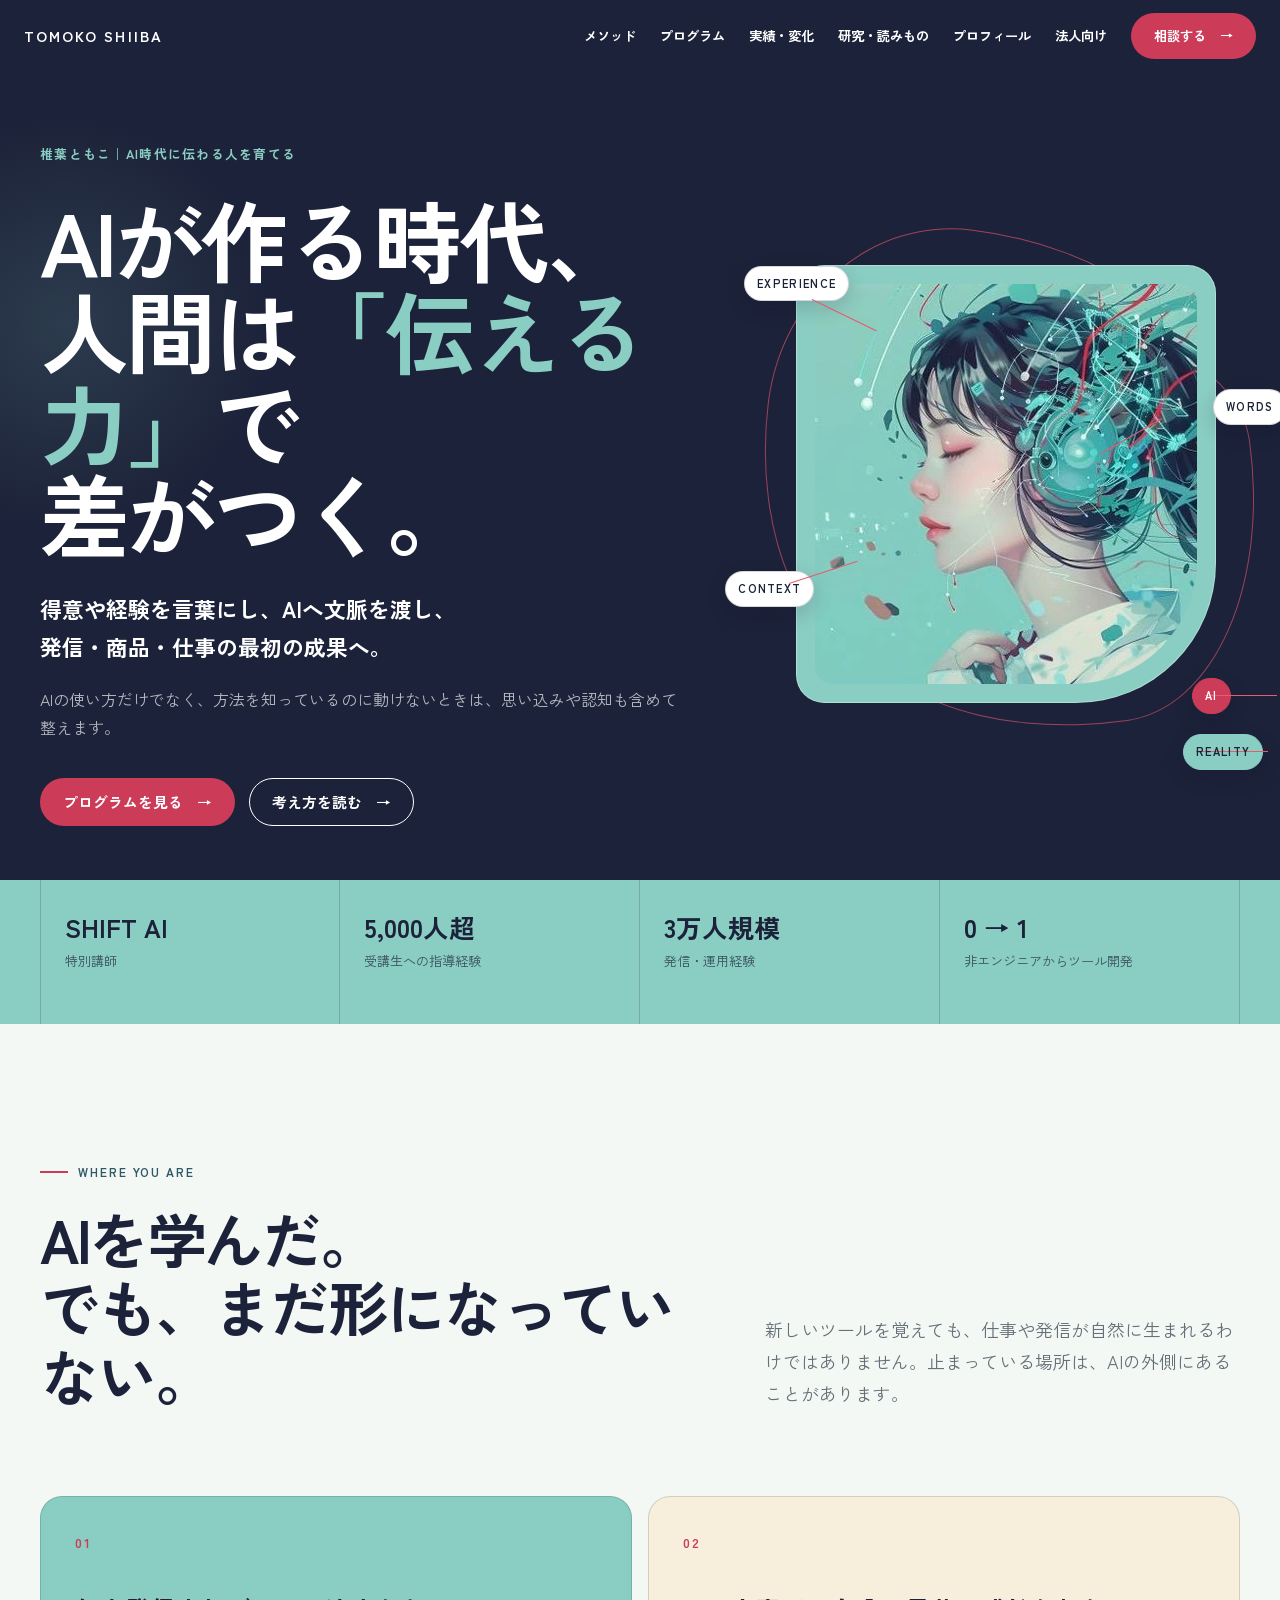
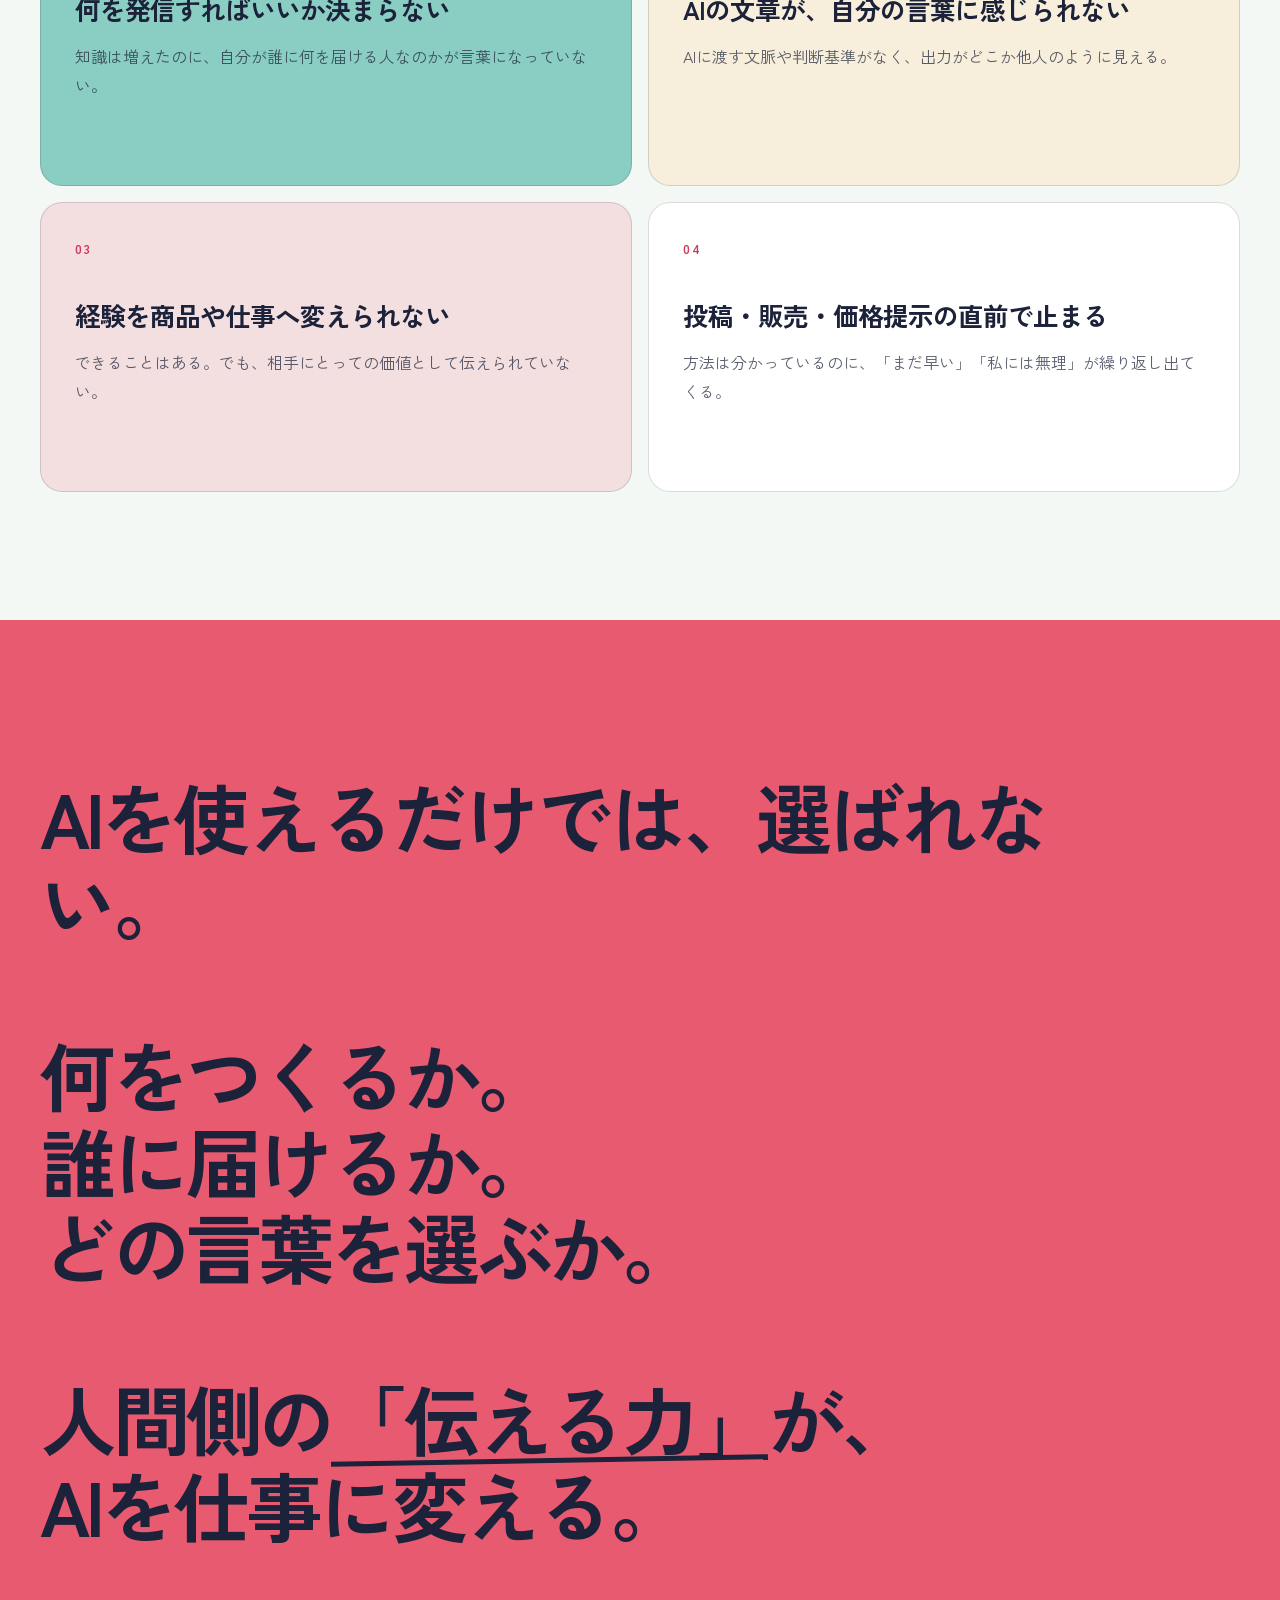
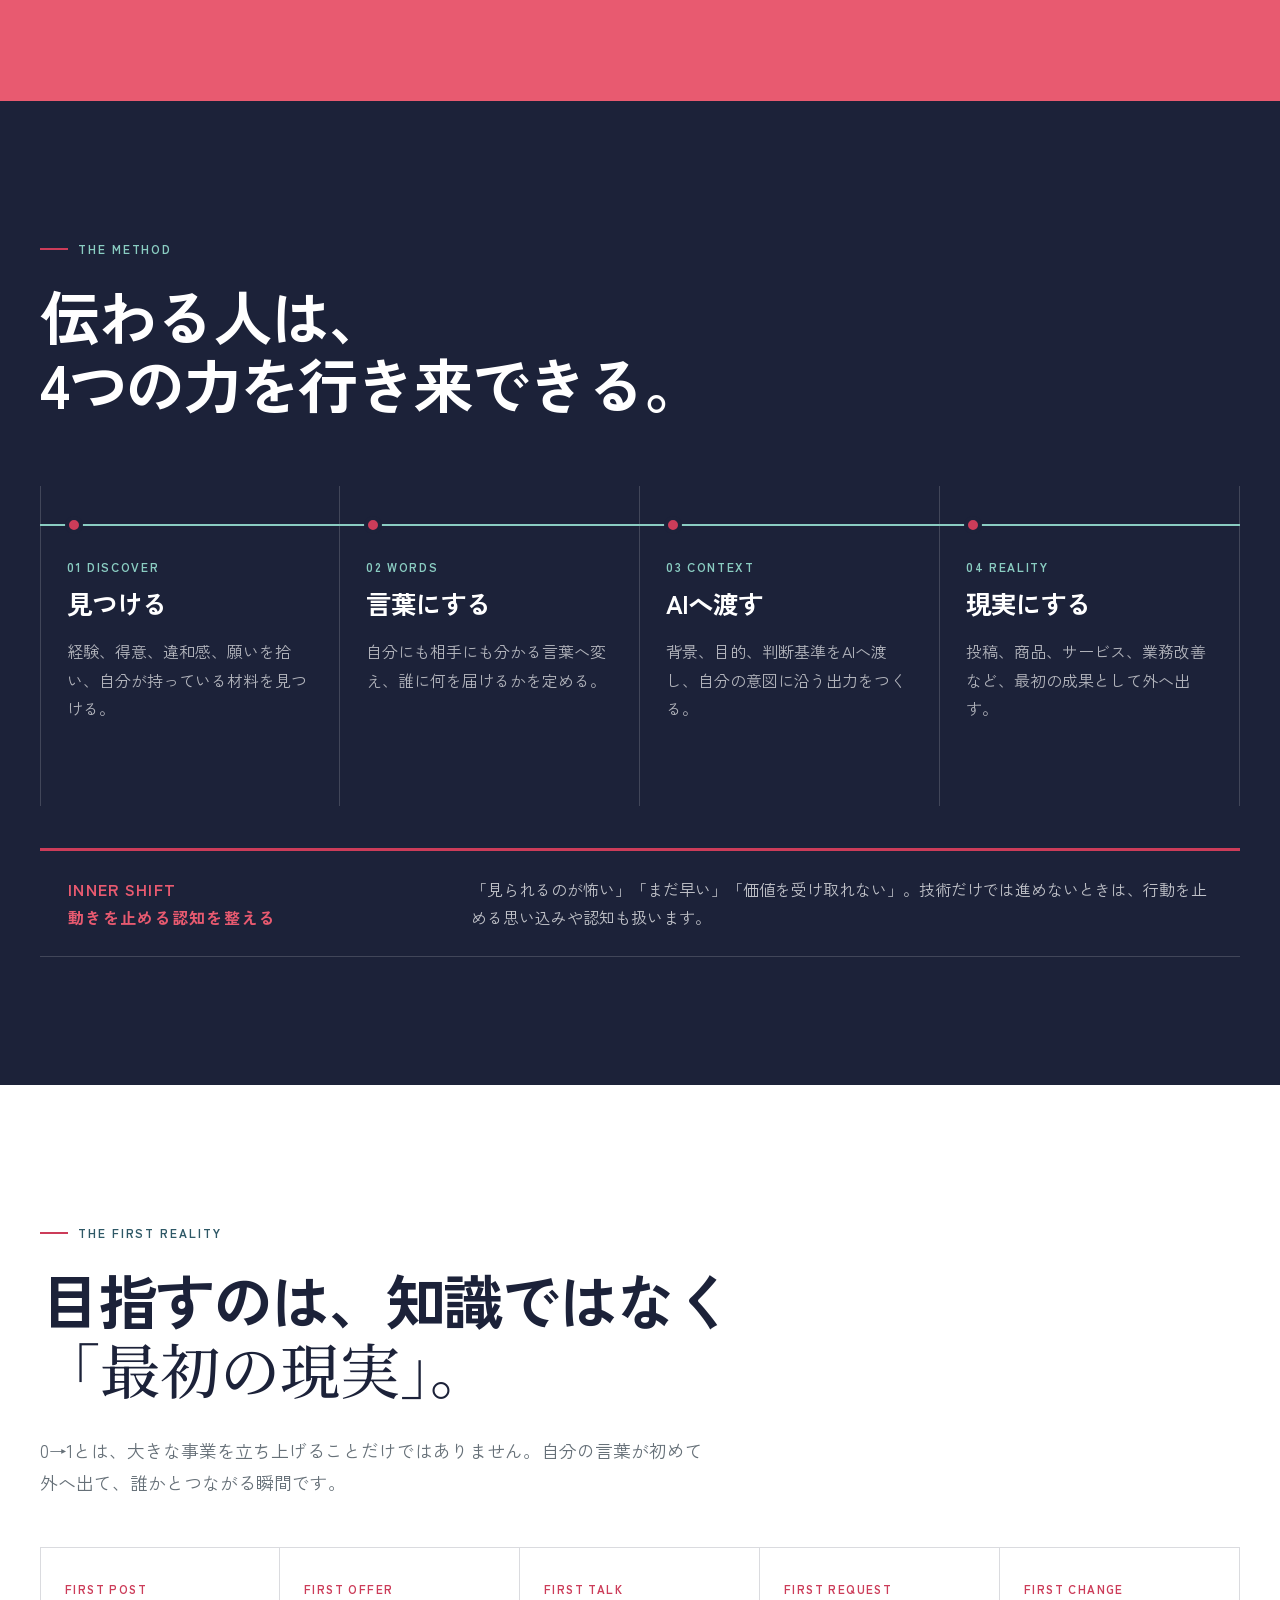
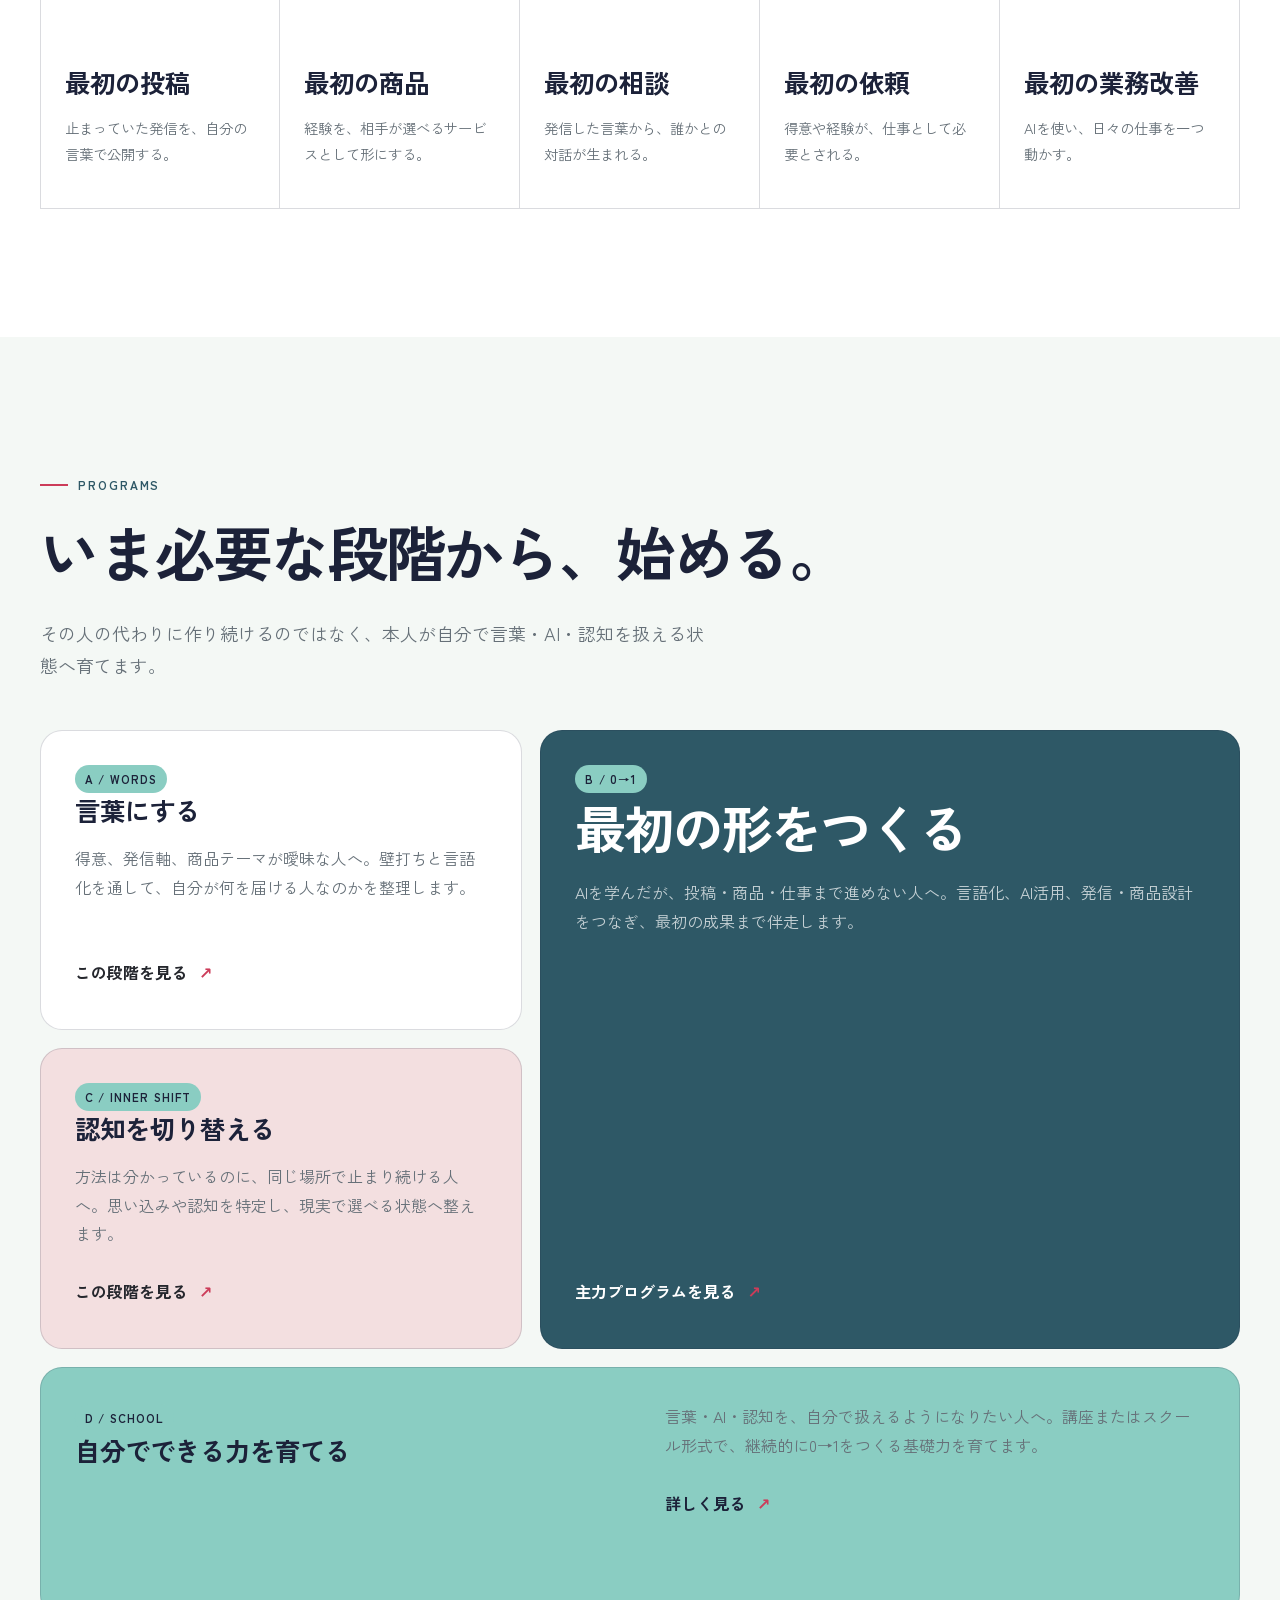
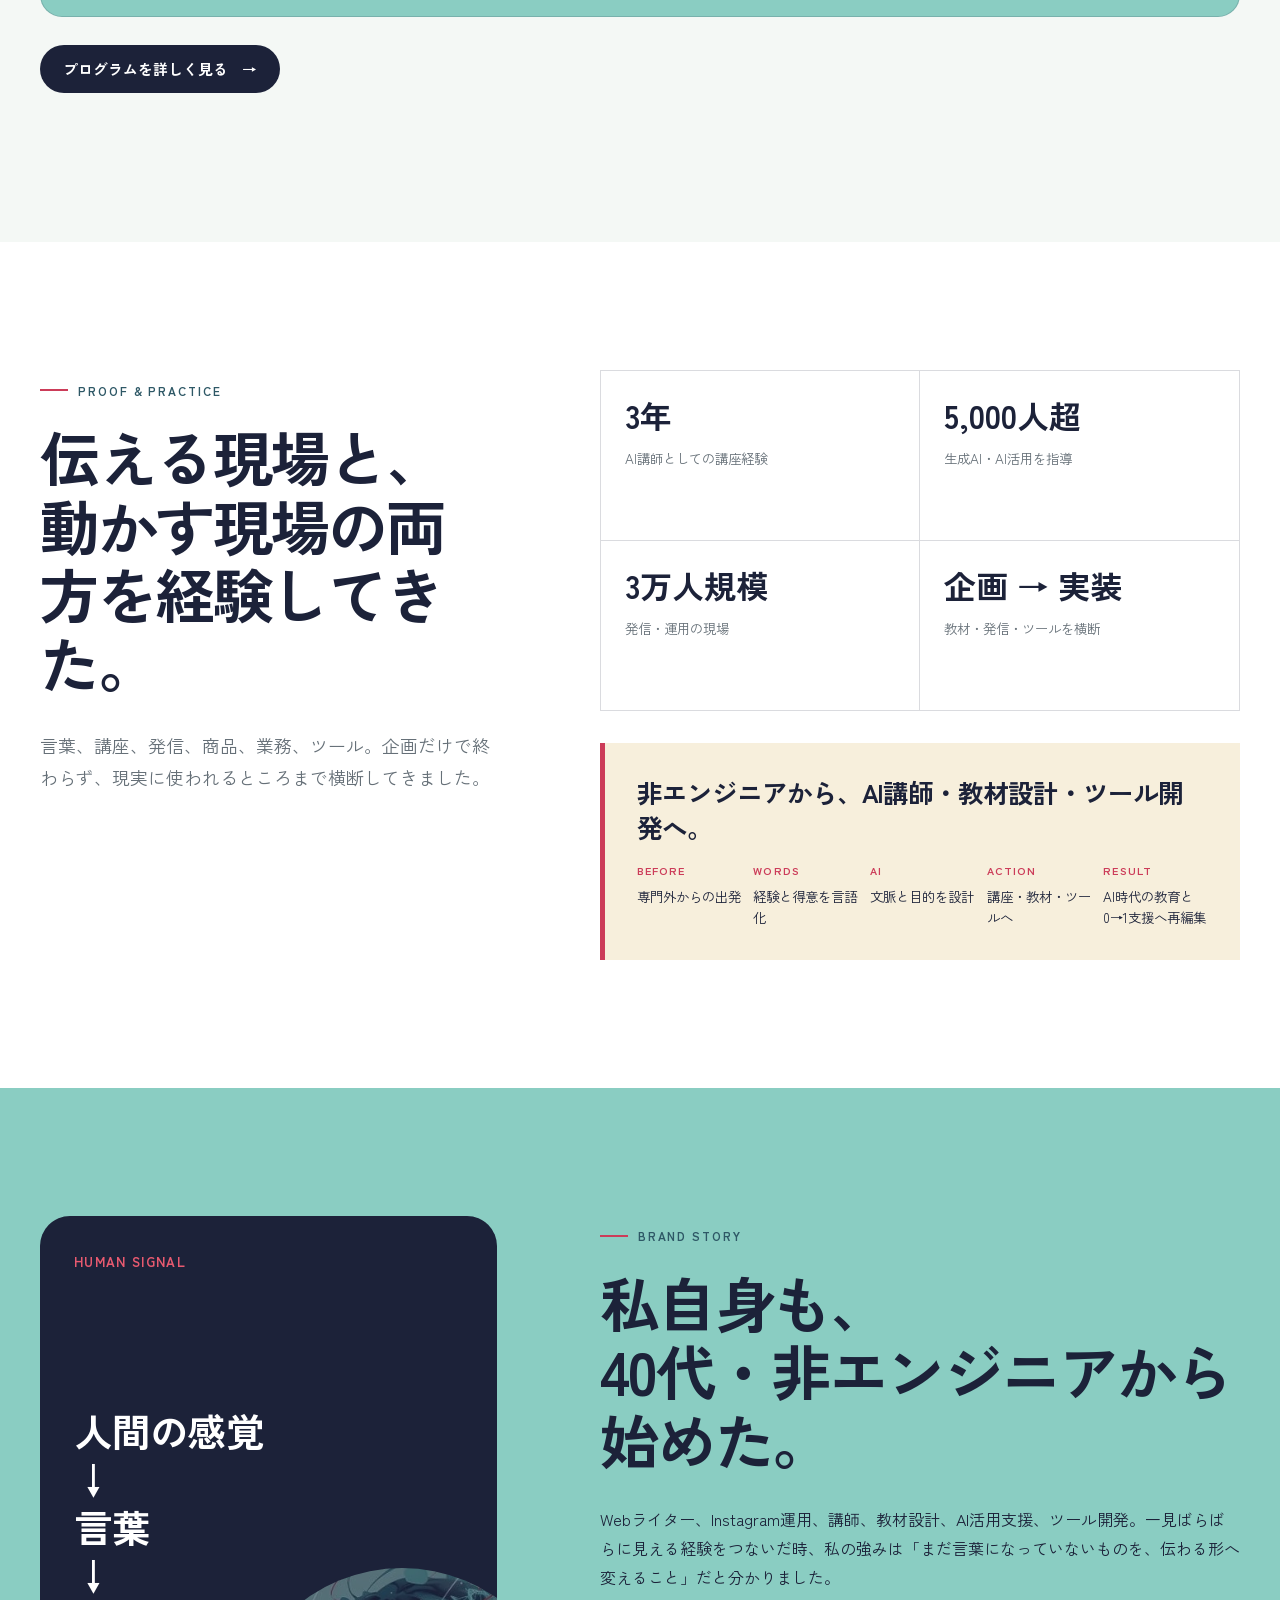
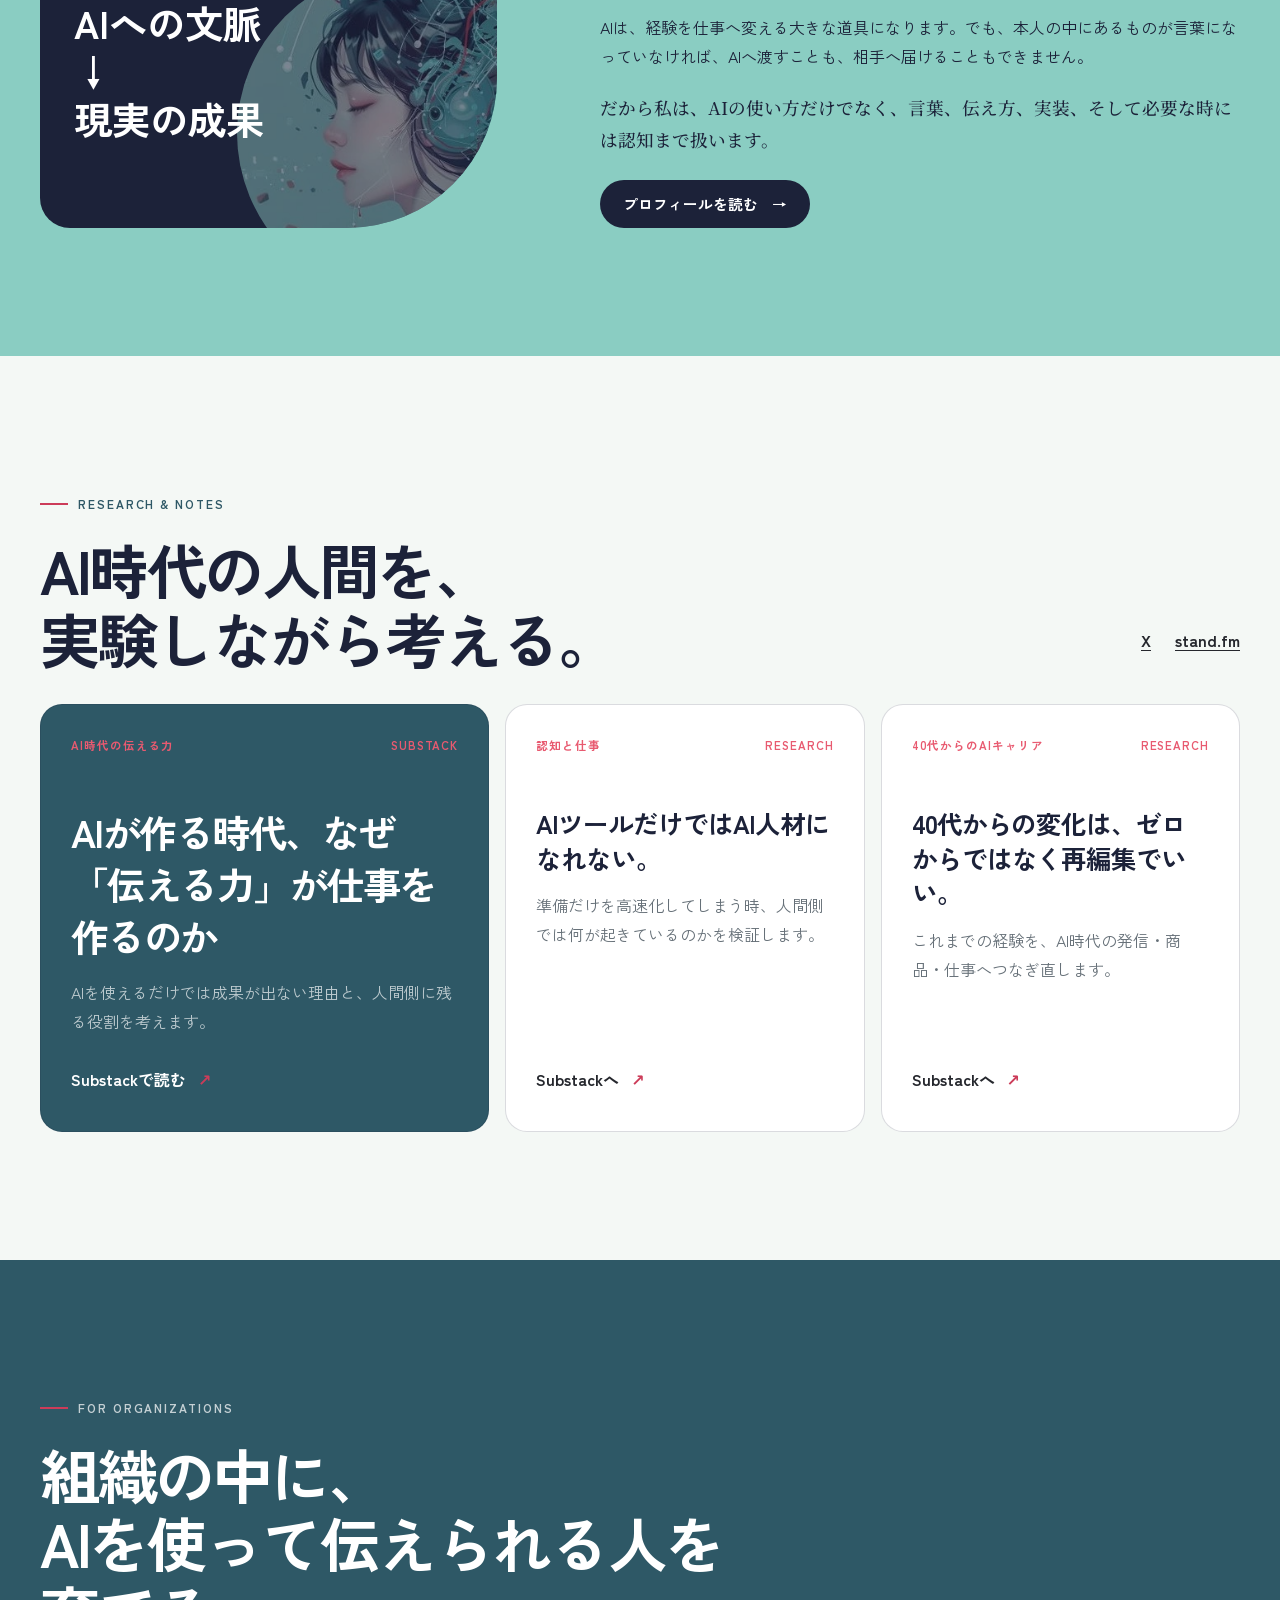
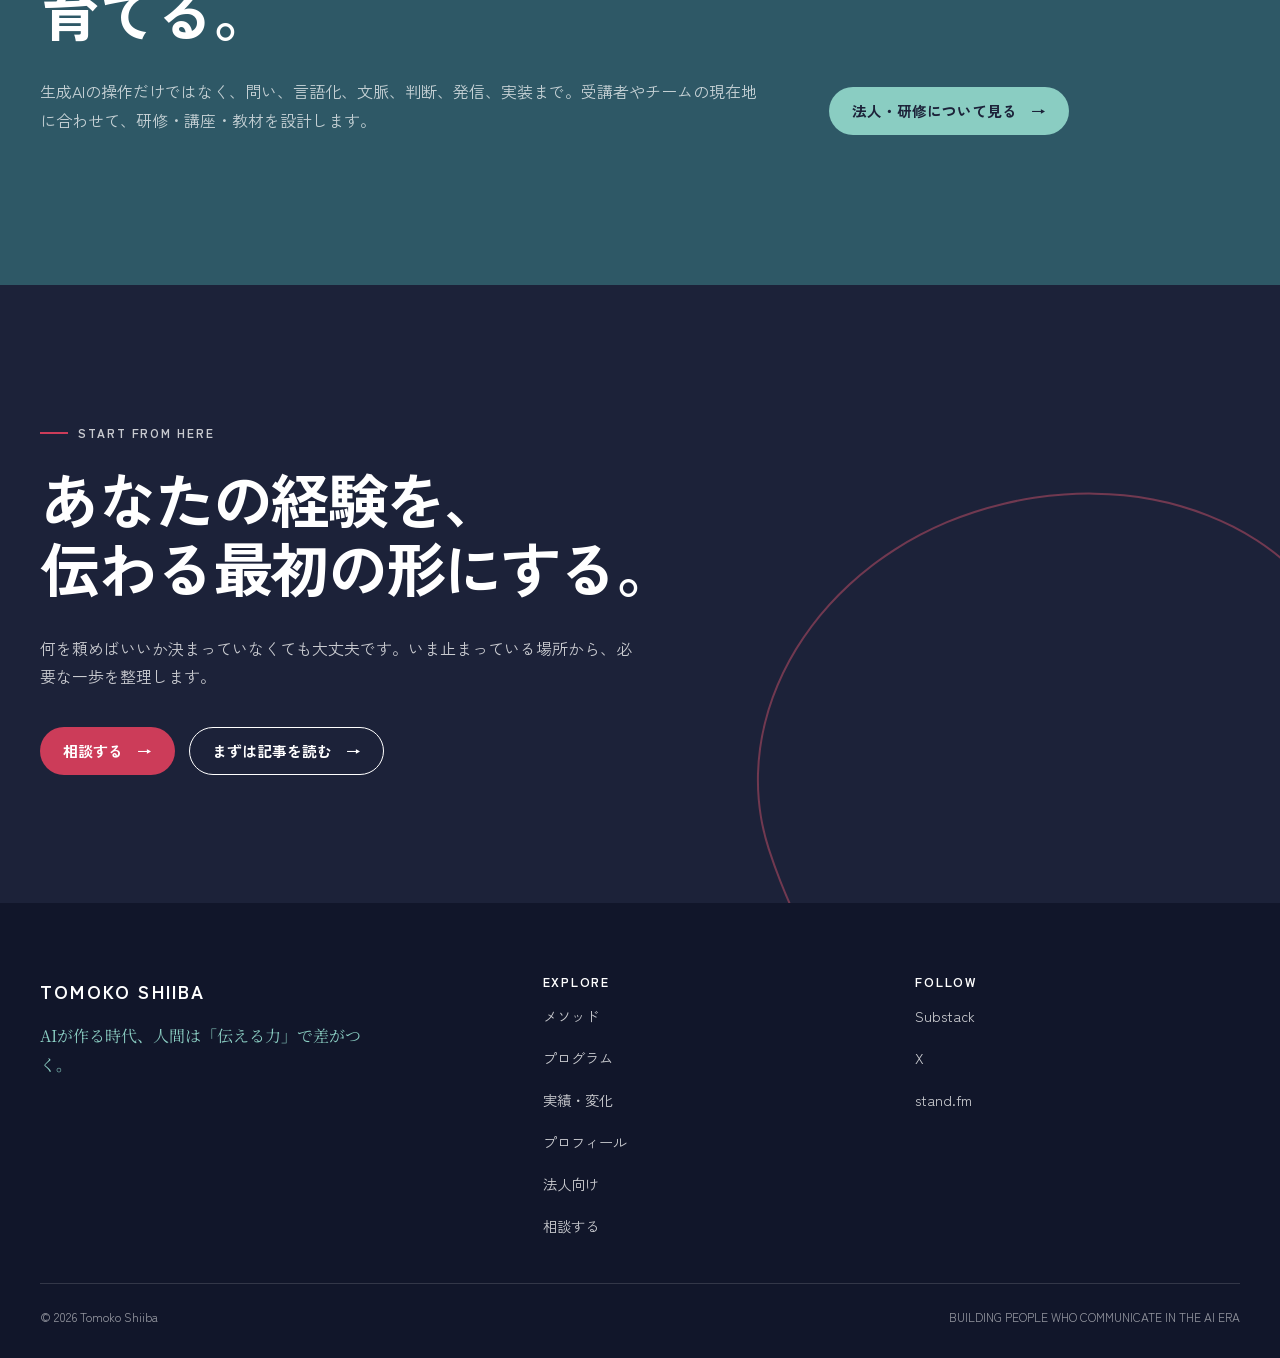
==== index.html @ bc4e6409 "Rebuild site for Human Signal brand" ====
<!doctype html>
<html lang="ja">
<head>
  <meta charset="utf-8">
  <meta name="viewport" content="width=device-width, initial-scale=1">
  <title>椎葉ともこ｜AI時代に伝わる人を育てる</title>
  <meta name="description" content="AIが作る時代、人間は伝える力で差がつく。得意や経験を言葉にし、AIで発信・商品・仕事の最初の成果へ。SHIFT AI特別講師・椎葉ともこの公式サイト。">
  <meta name="theme-color" content="#1C2239">
  <meta property="og:type" content="website">
  <meta property="og:title" content="椎葉ともこ｜AI時代に伝わる人を育てる">
  <meta property="og:description" content="AIが作る時代、人間は伝える力で差がつく。得意や経験を言葉にし、AIで発信・商品・仕事の最初の成果へ。">
  <meta property="og:url" content="https://tomokocl.github.io/portfolio-site/">
  <meta property="og:image" content="https://tomokocl.github.io/portfolio-site/assets/og/og-default.png">
  <meta name="twitter:card" content="summary_large_image">
  <meta name="twitter:image" content="https://tomokocl.github.io/portfolio-site/assets/og/og-default.png">
  <link rel="icon" href="./assets/brand/shiiba-avatar-thumb.webp" type="image/webp">
  <link rel="preconnect" href="https://fonts.googleapis.com">
  <link rel="preconnect" href="https://fonts.gstatic.com" crossorigin>
  <link href="https://fonts.googleapis.com/css2?family=Noto+Serif+JP:wght@500;600&family=Zen+Kaku+Gothic+New:wght@400;500;700&display=swap" rel="stylesheet">
  <link rel="stylesheet" href="./styles/tokens.css">
  <link rel="stylesheet" href="./styles/base.css">
  <link rel="stylesheet" href="./styles/components.css">
  <link rel="stylesheet" href="./styles/pages.css">
  <script type="application/ld+json">
  {
    "@context": "https://schema.org",
    "@type": "Person",
    "name": "椎葉ともこ",
    "url": "https://tomokocl.github.io/portfolio-site/",
    "image": "https://tomokocl.github.io/portfolio-site/assets/brand/shiiba-avatar-square.webp",
    "jobTitle": "AI講師・教育者",
    "description": "AI時代に必要な伝える力を、言語化・AI実装・認知の転換まで通して育てる。",
    "sameAs": ["https://substack.com/@shiibatomoko", "https://x.com/tomo19055918", "https://stand.fm/channels/66814520b3df431386ba6bda"],
    "knowsAbout": ["生成AI", "言語化", "コンテキスト設計", "発信設計", "商品設計", "AI人材育成"]
  }
  </script>
</head>
<body>
  <a class="skip-link" href="#main">本文へ移動</a>
  <header class="site-header" data-header>
    <div class="site-header__inner">
      <a class="site-brand" href="./index.html" aria-label="椎葉ともこ トップページ">TOMOKO SHIIBA</a>
      <button class="nav-toggle" type="button" aria-expanded="false" aria-controls="site-nav" aria-label="メニューを開く" data-nav-toggle><span></span><span></span></button>
      <nav class="site-nav" id="site-nav" aria-label="主要ナビゲーション" data-nav>
        <a href="#method">メソッド</a><a href="./programs.html">プログラム</a><a href="#proof">実績・変化</a><a href="#research">研究・読みもの</a><a href="./about.html">プロフィール</a><a href="./corporate.html">法人向け</a><a class="button button--coral" href="./contact.html">相談する</a>
      </nav>
    </div>
  </header>

  <main id="main">
    <section class="hero" aria-labelledby="hero-title">
      <div class="container hero__grid">
        <div class="hero__copy reveal">
          <p class="hero__eyebrow">椎葉ともこ｜AI時代に伝わる人を育てる</p>
          <h1 id="hero-title">AIが作る時代、<br>人間は<span class="text-aqua">「伝える力」</span>で<br>差がつく。</h1>
          <p class="hero__lead">得意や経験を言葉にし、AIへ文脈を渡し、<br>発信・商品・仕事の最初の成果へ。</p>
          <p class="hero__support">AIの使い方だけでなく、方法を知っているのに動けないときは、思い込みや認知も含めて整えます。</p>
          <div class="button-row"><a class="button button--coral" href="./programs.html">プログラムを見る</a><a class="button button--outline" href="https://substack.com/@shiibatomoko" target="_blank" rel="noopener noreferrer">考え方を読む</a></div>
        </div>
        <div class="hero__visual reveal" aria-label="経験が言葉とAIを通して現実の成果へ変わる流れ">
          <div class="hero__image-wrap"><picture><source srcset="./assets/brand/shiiba-avatar-square.webp" type="image/webp"><img class="hero__avatar" src="./assets/brand/shiiba-avatar-source.jpg" width="400" height="400" alt="黒髪の横顔と、青緑・赤の線で表された人間とAIのつながり" fetchpriority="high"></picture></div>
          <span class="signal-label signal-label--experience">EXPERIENCE</span><span class="signal-label signal-label--words">WORDS</span><span class="signal-label signal-label--context">CONTEXT</span><span class="signal-label signal-label--ai">AI</span><span class="signal-label signal-label--reality">REALITY</span>
        </div>
      </div>
    </section>

    <section class="trust-bar" aria-label="主な実績"><div class="container trust-bar__grid"><div class="trust-item"><strong>SHIFT AI</strong><span>特別講師</span></div><div class="trust-item"><strong>5,000人超</strong><span>受講生への指導経験</span></div><div class="trust-item"><strong>3万人規模</strong><span>発信・運用経験</span></div><div class="trust-item"><strong>0 → 1</strong><span>非エンジニアからツール開発</span></div></div></section>

    <section class="section problem" aria-labelledby="problem-title"><div class="container">
      <div class="problem__heading reveal"><div><p class="section-label">WHERE YOU ARE</p><h2 id="problem-title">AIを学んだ。<br>でも、まだ形になっていない。</h2></div><p class="section-intro">新しいツールを覚えても、仕事や発信が自然に生まれるわけではありません。止まっている場所は、AIの外側にあることがあります。</p></div>
      <div class="problem-grid"><article class="card problem-card reveal"><span class="card-number">01</span><h3>何を発信すればいいか決まらない</h3><p>知識は増えたのに、自分が誰に何を届ける人なのかが言葉になっていない。</p></article><article class="card problem-card reveal"><span class="card-number">02</span><h3>AIの文章が、自分の言葉に感じられない</h3><p>AIに渡す文脈や判断基準がなく、出力がどこか他人のように見える。</p></article><article class="card problem-card reveal"><span class="card-number">03</span><h3>経験を商品や仕事へ変えられない</h3><p>できることはある。でも、相手にとっての価値として伝えられていない。</p></article><article class="card problem-card reveal"><span class="card-number">04</span><h3>投稿・販売・価格提示の直前で止まる</h3><p>方法は分かっているのに、「まだ早い」「私には無理」が繰り返し出てくる。</p></article></div>
    </div></section>

    <section class="core-statement" aria-label="ブランドの中心となる考え方"><div class="container reveal"><p class="core-statement__copy">AIを使えるだけでは、選ばれない。<br><br>何をつくるか。<br>誰に届けるか。<br>どの言葉を選ぶか。<br><br>人間側の<strong>「伝える力」</strong>が、<br>AIを仕事に変える。</p></div></section>

    <section class="section method" id="method" aria-labelledby="method-title"><div class="container">
      <p class="section-label">THE METHOD</p><h2 id="method-title">伝わる人は、<br>4つの力を行き来できる。</h2>
      <div class="method-grid reveal"><article class="method-step"><span class="method-step__en">01 DISCOVER</span><h3>見つける</h3><p>経験、得意、違和感、願いを拾い、自分が持っている材料を見つける。</p></article><article class="method-step"><span class="method-step__en">02 WORDS</span><h3>言葉にする</h3><p>自分にも相手にも分かる言葉へ変え、誰に何を届けるかを定める。</p></article><article class="method-step"><span class="method-step__en">03 CONTEXT</span><h3>AIへ渡す</h3><p>背景、目的、判断基準をAIへ渡し、自分の意図に沿う出力をつくる。</p></article><article class="method-step"><span class="method-step__en">04 REALITY</span><h3>現実にする</h3><p>投稿、商品、サービス、業務改善など、最初の成果として外へ出す。</p></article></div>
      <div class="inner-shift reveal"><strong>INNER SHIFT<br>動きを止める認知を整える</strong><p>「見られるのが怖い」「まだ早い」「価値を受け取れない」。技術だけでは進めないときは、行動を止める思い込みや認知も扱います。</p></div>
    </div></section>

    <section class="section outcomes" aria-labelledby="outcomes-title"><div class="container"><p class="section-label">THE FIRST REALITY</p><h2 id="outcomes-title">目指すのは、知識ではなく<br><span class="serif">「最初の現実」。</span></h2><p class="section-intro">0→1とは、大きな事業を立ち上げることだけではありません。自分の言葉が初めて外へ出て、誰かとつながる瞬間です。</p><div class="outcomes-track reveal"><article class="outcome"><span class="outcome__en">FIRST POST</span><h3>最初の投稿</h3><p>止まっていた発信を、自分の言葉で公開する。</p></article><article class="outcome"><span class="outcome__en">FIRST OFFER</span><h3>最初の商品</h3><p>経験を、相手が選べるサービスとして形にする。</p></article><article class="outcome"><span class="outcome__en">FIRST TALK</span><h3>最初の相談</h3><p>発信した言葉から、誰かとの対話が生まれる。</p></article><article class="outcome"><span class="outcome__en">FIRST REQUEST</span><h3>最初の依頼</h3><p>得意や経験が、仕事として必要とされる。</p></article><article class="outcome"><span class="outcome__en">FIRST CHANGE</span><h3>最初の業務改善</h3><p>AIを使い、日々の仕事を一つ動かす。</p></article></div></div></section>

    <section class="section programs" aria-labelledby="programs-title"><div class="container"><p class="section-label">PROGRAMS</p><h2 id="programs-title">いま必要な段階から、始める。</h2><p class="section-intro">その人の代わりに作り続けるのではなく、本人が自分で言葉・AI・認知を扱える状態へ育てます。</p><div class="program-grid"><article class="card program-card reveal"><span class="status-pill">A / WORDS</span><div><h3>言葉にする</h3><p>得意、発信軸、商品テーマが曖昧な人へ。壁打ちと言語化を通して、自分が何を届ける人なのかを整理します。</p></div><a class="arrow-link" href="./programs.html#words">この段階を見る</a></article><article class="card program-card reveal"><span class="status-pill">B / 0→1</span><div><h3>最初の形をつくる</h3><p>AIを学んだが、投稿・商品・仕事まで進めない人へ。言語化、AI活用、発信・商品設計をつなぎ、最初の成果まで伴走します。</p></div><a class="arrow-link" href="./programs.html#first-reality">主力プログラムを見る</a></article><article class="card program-card reveal"><span class="status-pill">C / INNER SHIFT</span><div><h3>認知を切り替える</h3><p>方法は分かっているのに、同じ場所で止まり続ける人へ。思い込みや認知を特定し、現実で選べる状態へ整えます。</p></div><a class="arrow-link" href="./programs.html#inner-shift">この段階を見る</a></article><article class="card program-card reveal"><div><span class="status-pill">D / SCHOOL</span><h3>自分でできる力を育てる</h3></div><div><p>言葉・AI・認知を、自分で扱えるようになりたい人へ。講座またはスクール形式で、継続的に0→1をつくる基礎力を育てます。</p><a class="arrow-link" href="./programs.html#self-reliance">詳しく見る</a></div></article></div><p style="margin-top: 28px"><a class="button button--ink" href="./programs.html">プログラムを詳しく見る</a></p></div></section>

    <section class="section proof" id="proof" aria-labelledby="proof-title"><div class="container proof-layout"><div class="reveal"><p class="section-label">PROOF & PRACTICE</p><h2 id="proof-title">伝える現場と、<br>動かす現場の両方を経験してきた。</h2><p class="section-intro">言葉、講座、発信、商品、業務、ツール。企画だけで終わらず、現実に使われるところまで横断してきました。</p></div><div class="reveal"><div class="proof-stats"><div class="proof-stat"><strong>3年</strong><span>AI講師としての講座経験</span></div><div class="proof-stat"><strong>5,000人超</strong><span>生成AI・AI活用を指導</span></div><div class="proof-stat"><strong>3万人規模</strong><span>発信・運用の現場</span></div><div class="proof-stat"><strong>企画 → 実装</strong><span>教材・発信・ツールを横断</span></div></div><article class="proof-case"><h3>非エンジニアから、AI講師・教材設計・ツール開発へ。</h3><dl><div><dt>BEFORE</dt><dd>専門外からの出発</dd></div><div><dt>WORDS</dt><dd>経験と得意を言語化</dd></div><div><dt>AI</dt><dd>文脈と目的を設計</dd></div><div><dt>ACTION</dt><dd>講座・教材・ツールへ</dd></div><div><dt>RESULT</dt><dd>AI時代の教育と0→1支援へ再編集</dd></div></dl></article></div></div></section>

    <section class="section brand-story" aria-labelledby="story-title"><div class="container story-layout"><div class="story-visual reveal" aria-hidden="true"><small>HUMAN SIGNAL</small><p class="story-fragment">人間の感覚<br>↓<br>言葉<br>↓<br>AIへの文脈<br>↓<br>現実の成果</p></div><div class="story-copy reveal"><p class="section-label">BRAND STORY</p><h2 id="story-title">私自身も、<br>40代・非エンジニアから始めた。</h2><p>Webライター、Instagram運用、講師、教材設計、AI活用支援、ツール開発。一見ばらばらに見える経験をつないだ時、私の強みは「まだ言葉になっていないものを、伝わる形へ変えること」だと分かりました。</p><p>AIは、経験を仕事へ変える大きな道具になります。でも、本人の中にあるものが言葉になっていなければ、AIへ渡すことも、相手へ届けることもできません。</p><p class="serif">だから私は、AIの使い方だけでなく、言葉、伝え方、実装、そして必要な時には認知まで扱います。</p><a class="button button--ink" href="./about.html">プロフィールを読む</a></div></div></section>

    <section class="section research" id="research" aria-labelledby="research-title"><div class="container"><div class="research-head reveal"><div><p class="section-label">RESEARCH & NOTES</p><h2 id="research-title">AI時代の人間を、<br>実験しながら考える。</h2></div><div class="research-links"><a href="https://x.com/tomo19055918" target="_blank" rel="noopener noreferrer">X</a><a href="https://stand.fm/channels/66814520b3df431386ba6bda" target="_blank" rel="noopener noreferrer">stand.fm</a></div></div><div class="research-grid"><article class="card research-card reveal"><div class="research-card__meta"><span>AI時代の伝える力</span><span>SUBSTACK</span></div><h3>AIが作る時代、なぜ「伝える力」が仕事を作るのか</h3><p>AIを使えるだけでは成果が出ない理由と、人間側に残る役割を考えます。</p><a class="arrow-link" href="https://substack.com/@shiibatomoko" target="_blank" rel="noopener noreferrer">Substackで読む</a></article><article class="card research-card reveal"><div class="research-card__meta"><span>認知と仕事</span><span>RESEARCH</span></div><h3>AIツールだけではAI人材になれない。</h3><p>準備だけを高速化してしまう時、人間側では何が起きているのかを検証します。</p><a class="arrow-link" href="https://substack.com/@shiibatomoko" target="_blank" rel="noopener noreferrer">Substackへ</a></article><article class="card research-card reveal"><div class="research-card__meta"><span>40代からのAIキャリア</span><span>RESEARCH</span></div><h3>40代からの変化は、ゼロからではなく再編集でいい。</h3><p>これまでの経験を、AI時代の発信・商品・仕事へつなぎ直します。</p><a class="arrow-link" href="https://substack.com/@shiibatomoko" target="_blank" rel="noopener noreferrer">Substackへ</a></article></div></div></section>

    <section class="section corporate-band" aria-labelledby="corporate-title"><div class="container corporate-band__grid reveal"><div><p class="section-label">FOR ORGANIZATIONS</p><h2 id="corporate-title">組織の中に、<br>AIを使って伝えられる人を育てる。</h2><p>生成AIの操作だけではなく、問い、言語化、文脈、判断、発信、実装まで。受講者やチームの現在地に合わせて、研修・講座・教材を設計します。</p></div><p><a class="button button--aqua" href="./corporate.html">法人・研修について見る</a></p></div></section>

    <section class="section final-cta" aria-labelledby="final-title"><div class="container reveal"><p class="section-label">START FROM HERE</p><h2 id="final-title">あなたの経験を、<br>伝わる最初の形にする。</h2><p>何を頼めばいいか決まっていなくても大丈夫です。いま止まっている場所から、必要な一歩を整理します。</p><div class="button-row"><a class="button button--coral" href="./contact.html">相談する</a><a class="button button--outline" href="https://substack.com/@shiibatomoko" target="_blank" rel="noopener noreferrer">まずは記事を読む</a></div></div></section>
  </main>

  <footer class="site-footer"><div class="container site-footer__inner"><div class="site-footer__identity"><p class="site-footer__brand">TOMOKO SHIIBA</p><p class="site-footer__statement">AIが作る時代、人間は「伝える力」で差がつく。</p></div><div><h2>EXPLORE</h2><nav aria-label="サイト内リンク"><a href="#method">メソッド</a><a href="./programs.html">プログラム</a><a href="#proof">実績・変化</a><a href="./about.html">プロフィール</a><a href="./corporate.html">法人向け</a><a href="./contact.html">相談する</a></nav></div><div><h2>FOLLOW</h2><nav aria-label="外部リンク"><a href="https://substack.com/@shiibatomoko" target="_blank" rel="noopener noreferrer">Substack</a><a href="https://x.com/tomo19055918" target="_blank" rel="noopener noreferrer">X</a><a href="https://stand.fm/channels/66814520b3df431386ba6bda" target="_blank" rel="noopener noreferrer">stand.fm</a></nav></div></div><div class="container site-footer__bottom"><span>© <span data-current-year>2026</span> Tomoko Shiiba</span><span>BUILDING PEOPLE WHO COMMUNICATE IN THE AI ERA</span></div></footer>
  <script src="./scripts/main.js" defer></script>
</body>
</html>
---- styles/tokens.css ----
:root {
  --color-ink: #1c2239;
  --color-deep-teal: #2e5866;
  --color-aqua: #8acdc2;
  --color-teal: #369999;
  --color-coral: #cc3c59;
  --color-coral-bright: #e85a70;
  --color-cloud: #f4f8f5;
  --color-blossom: #e5b7b2;
  --color-white: #ffffff;
  --color-text: #25272d;
  --color-muted: #667078;
  --color-cream: #f7efdc;
  --color-line: rgba(28, 34, 57, 0.16);
  --font-sans: "Zen Kaku Gothic New", "Noto Sans JP", system-ui, -apple-system, BlinkMacSystemFont, sans-serif;
  --font-serif: "Noto Serif JP", serif;
  --font-hero: clamp(3.25rem, 7vw, 7rem);
  --font-h2: clamp(2.25rem, 4.7vw, 4.75rem);
  --font-h3: clamp(1.35rem, 2vw, 2rem);
  --font-body-lg: clamp(1.05rem, 1.4vw, 1.25rem);
  --font-body: 1rem;
  --font-small: 0.875rem;
  --container-max: 1280px;
  --content-max: 760px;
  --gutter-desktop: 40px;
  --gutter-tablet: 28px;
  --gutter-mobile: 20px;
  --section-space-desktop: 128px;
  --section-space-tablet: 88px;
  --section-space-mobile: 64px;
  --radius-sm: 16px;
  --radius-md: 22px;
  --radius-lg: 28px;
  --header-height: 72px;
}
---- styles/base.css ----
*,
*::before,
*::after {
  box-sizing: border-box;
}

html {
  scroll-behavior: smooth;
  scroll-padding-top: calc(var(--header-height) + 20px);
}

body {
  margin: 0;
  color: var(--color-text);
  background: var(--color-cloud);
  font-family: var(--font-sans);
  font-size: var(--font-body);
  line-height: 1.8;
  text-rendering: optimizeLegibility;
  -webkit-font-smoothing: antialiased;
}

body.nav-open {
  overflow: hidden;
}

img,
picture {
  display: block;
  max-width: 100%;
}

a {
  color: inherit;
  text-underline-offset: 0.2em;
}

button,
input,
textarea,
select {
  color: inherit;
  font: inherit;
}

button,
a {
  -webkit-tap-highlight-color: transparent;
}

:focus-visible {
  outline: 3px solid var(--color-coral-bright);
  outline-offset: 4px;
}

h1,
h2,
h3,
p,
ul,
ol,
dl,
blockquote,
figure {
  margin-top: 0;
}

h1,
h2,
h3 {
  color: var(--color-ink);
  font-weight: 700;
  letter-spacing: -0.04em;
}

h1 {
  margin-bottom: 32px;
  font-size: var(--font-hero);
  line-height: 1.02;
}

h2 {
  margin-bottom: 32px;
  font-size: var(--font-h2);
  line-height: 1.14;
}

h3 {
  margin-bottom: 16px;
  font-size: var(--font-h3);
  line-height: 1.35;
}

p {
  margin-bottom: 1.35em;
}

ul,
ol {
  padding-left: 1.25em;
}

strong {
  font-weight: 700;
}

.skip-link {
  position: fixed;
  z-index: 1000;
  top: 12px;
  left: 12px;
  padding: 10px 16px;
  color: var(--color-white);
  background: var(--color-coral);
  transform: translateY(-160%);
}

.skip-link:focus {
  transform: translateY(0);
}

.container {
  width: min(calc(100% - (var(--gutter-desktop) * 2)), var(--container-max));
  margin-inline: auto;
}

.content-narrow {
  width: min(100%, var(--content-max));
}

.section {
  position: relative;
  padding-block: var(--section-space-desktop);
  overflow: clip;
}

.section-label {
  display: inline-flex;
  gap: 10px;
  align-items: center;
  margin-bottom: 24px;
  color: var(--color-deep-teal);
  font-size: 0.75rem;
  font-weight: 700;
  letter-spacing: 0.16em;
  line-height: 1.3;
  text-transform: uppercase;
}

.section-label::before {
  width: 28px;
  height: 2px;
  background: var(--color-coral);
  content: "";
}

.section-intro {
  max-width: 680px;
  margin-bottom: 48px;
  color: var(--color-muted);
  font-size: var(--font-body-lg);
}

.serif {
  font-family: var(--font-serif);
  font-weight: 500;
  letter-spacing: 0;
}

.text-coral {
  color: var(--color-coral-bright);
}

.text-aqua {
  color: var(--color-aqua);
}

.visually-hidden {
  position: absolute !important;
  width: 1px !important;
  height: 1px !important;
  padding: 0 !important;
  margin: -1px !important;
  overflow: hidden !important;
  clip: rect(0, 0, 0, 0) !important;
  white-space: nowrap !important;
  border: 0 !important;
}

.reveal {
  opacity: 1;
  transform: none;
}

.js .reveal {
  opacity: 0;
  transform: translateY(16px);
  transition: opacity 650ms ease, transform 650ms ease;
}

.js .reveal.is-visible {
  opacity: 1;
  transform: none;
}

@media (max-width: 900px) {
  .container {
    width: min(calc(100% - (var(--gutter-tablet) * 2)), var(--container-max));
  }

  .section {
    padding-block: var(--section-space-tablet);
  }
}

@media (max-width: 600px) {
  .container {
    width: min(calc(100% - (var(--gutter-mobile) * 2)), var(--container-max));
  }

  .section {
    padding-block: var(--section-space-mobile);
  }

  h1 {
    margin-bottom: 24px;
    font-size: clamp(2.75rem, 14vw, 4.4rem);
  }

  h2 {
    margin-bottom: 24px;
    font-size: clamp(2.15rem, 10vw, 3.35rem);
  }

  .section-intro {
    margin-bottom: 36px;
  }
}

@media (prefers-reduced-motion: reduce) {
  html {
    scroll-behavior: auto;
  }

  *,
  *::before,
  *::after {
    animation-duration: 0.01ms !important;
    animation-iteration-count: 1 !important;
    transition-duration: 0.01ms !important;
    scroll-behavior: auto !important;
  }
}
---- styles/components.css ----
.site-header {
  position: fixed;
  z-index: 100;
  top: 0;
  left: 0;
  width: 100%;
  height: var(--header-height);
  color: var(--color-white);
  transition: color 220ms ease, background-color 220ms ease, border-color 220ms ease;
}

.site-header.is-scrolled,
.site-header.header-light {
  color: var(--color-ink);
  background: rgba(244, 248, 245, 0.94);
  border-bottom: 1px solid var(--color-line);
  backdrop-filter: blur(14px);
}

.site-header__inner {
  display: flex;
  width: min(calc(100% - 48px), var(--container-max));
  height: 100%;
  margin-inline: auto;
  align-items: center;
  justify-content: space-between;
}

.site-brand {
  display: inline-flex;
  min-height: 44px;
  align-items: center;
  font-size: 0.92rem;
  font-weight: 700;
  letter-spacing: 0.14em;
  text-decoration: none;
}

.site-nav {
  display: flex;
  align-items: center;
  gap: 24px;
}

.site-nav a {
  display: inline-flex;
  min-height: 44px;
  align-items: center;
  font-size: 0.83rem;
  font-weight: 700;
  text-decoration: none;
}

.site-nav a:not(.button)::after {
  display: block;
  width: 0;
  height: 2px;
  margin-top: 30px;
  background: var(--color-coral);
  content: "";
  transition: width 180ms ease;
}

.site-nav a:not(.button):hover::after,
.site-nav a[aria-current="page"]::after {
  width: 100%;
}

.nav-toggle {
  display: none;
  width: 48px;
  height: 48px;
  padding: 0;
  color: currentColor;
  background: transparent;
  border: 1px solid currentColor;
  border-radius: 50%;
  cursor: pointer;
}

.nav-toggle span {
  display: block;
  width: 18px;
  height: 2px;
  margin: 4px auto;
  background: currentColor;
  transition: transform 180ms ease, opacity 180ms ease;
}

.nav-toggle[aria-expanded="true"] span:first-child {
  transform: translateY(3px) rotate(45deg);
}

.nav-toggle[aria-expanded="true"] span:last-child {
  transform: translateY(-3px) rotate(-45deg);
}

.button {
  display: inline-flex;
  min-height: 48px;
  padding: 13px 22px;
  align-items: center;
  justify-content: center;
  gap: 14px;
  font-size: 0.92rem;
  font-weight: 700;
  line-height: 1.35;
  text-decoration: none;
  border: 1px solid transparent;
  border-radius: 999px;
  cursor: pointer;
  transition: color 180ms ease, background-color 180ms ease, border-color 180ms ease, transform 180ms ease;
}

.button::after {
  content: "→";
  transition: transform 180ms ease;
}

.button:hover::after {
  transform: translateX(5px);
}

.button:hover {
  transform: translateY(-2px);
}

.button--coral {
  color: var(--color-white);
  background: var(--color-coral);
}

.button--coral:hover {
  background: var(--color-coral-bright);
}

.button--aqua {
  color: var(--color-ink);
  background: var(--color-aqua);
}

.button--outline {
  color: inherit;
  background: transparent;
  border-color: currentColor;
}

.button--ink {
  color: var(--color-white);
  background: var(--color-ink);
}

.button-row {
  display: flex;
  flex-wrap: wrap;
  gap: 14px;
}

.arrow-link {
  display: inline-flex;
  min-height: 44px;
  align-items: center;
  gap: 12px;
  font-weight: 700;
  text-decoration: none;
}

.arrow-link::after {
  color: var(--color-coral);
  content: "↗";
  transition: transform 180ms ease;
}

.arrow-link:hover::after {
  transform: translate(4px, -4px);
}

.card {
  border: 1px solid var(--color-line);
  border-radius: var(--radius-md);
}

.card-number {
  display: block;
  margin-bottom: 38px;
  color: var(--color-coral);
  font-size: 0.8rem;
  font-weight: 700;
  letter-spacing: 0.12em;
}

.status-pill {
  display: inline-flex;
  min-height: 28px;
  padding: 4px 10px;
  align-items: center;
  color: var(--color-ink);
  background: var(--color-aqua);
  font-size: 0.72rem;
  font-weight: 700;
  letter-spacing: 0.1em;
  border-radius: 999px;
}

.site-footer {
  color: var(--color-cloud);
  background: #11162a;
}

.site-footer__inner {
  display: grid;
  grid-template-columns: 1.4fr 1fr 1fr;
  gap: 48px;
  padding-block: 72px 36px;
}

.site-footer__brand {
  margin-bottom: 14px;
  color: var(--color-white);
  font-size: 1.15rem;
  font-weight: 700;
  letter-spacing: 0.12em;
}

.site-footer__statement {
  max-width: 340px;
  color: var(--color-aqua);
  font-family: var(--font-serif);
}

.site-footer h2 {
  margin-bottom: 14px;
  color: var(--color-white);
  font-size: 0.78rem;
  letter-spacing: 0.14em;
}

.site-footer nav {
  display: grid;
  gap: 8px;
}

.site-footer nav a {
  min-height: 34px;
  color: rgba(255, 255, 255, 0.78);
  font-size: 0.9rem;
  text-decoration: none;
}

.site-footer__bottom {
  display: flex;
  padding-block: 22px 30px;
  justify-content: space-between;
  color: rgba(255, 255, 255, 0.56);
  font-size: 0.75rem;
  border-top: 1px solid rgba(255, 255, 255, 0.14);
}

.page-hero {
  min-height: 610px;
  padding-top: calc(var(--header-height) + 92px);
  color: var(--color-white);
  background: var(--color-ink);
}

.page-hero__grid {
  display: grid;
  grid-template-columns: minmax(0, 8fr) minmax(220px, 4fr);
  min-height: 430px;
  align-items: end;
  gap: 60px;
  padding-bottom: 72px;
}

.page-hero h1 {
  max-width: 980px;
  margin-bottom: 28px;
  color: var(--color-white);
  font-size: clamp(3.2rem, 7vw, 6.7rem);
}

.page-hero__lead {
  max-width: 640px;
  margin-bottom: 0;
  color: rgba(255, 255, 255, 0.76);
  font-size: var(--font-body-lg);
}

.page-hero__marker {
  align-self: center;
  padding: 24px;
  color: var(--color-ink);
  background: var(--color-aqua);
  font-size: 0.8rem;
  font-weight: 700;
  letter-spacing: 0.14em;
  border-radius: var(--radius-lg) var(--radius-lg) 100px var(--radius-lg);
}

.final-cta {
  color: var(--color-white);
  background: var(--color-ink);
}

.final-cta::before {
  position: absolute;
  right: -8vw;
  bottom: -16vw;
  width: min(48vw, 640px);
  aspect-ratio: 1;
  border: 2px solid rgba(232, 90, 112, 0.42);
  border-radius: 49% 51% 64% 36% / 42% 42% 58% 58%;
  content: "";
  transform: rotate(-18deg);
}

.final-cta h2 {
  max-width: 850px;
  color: var(--color-white);
}

.final-cta p {
  max-width: 600px;
  color: rgba(255, 255, 255, 0.76);
}

.final-cta .button-row {
  margin-top: 36px;
}

.faq-list {
  border-top: 1px solid var(--color-line);
}

.faq-item {
  border-bottom: 1px solid var(--color-line);
}

.faq-question {
  display: flex;
  width: 100%;
  min-height: 80px;
  padding: 20px 0;
  align-items: center;
  justify-content: space-between;
  gap: 24px;
  color: var(--color-ink);
  background: transparent;
  font-weight: 700;
  text-align: left;
  border: 0;
  cursor: pointer;
}

.faq-question::after {
  color: var(--color-coral);
  font-size: 1.4rem;
  content: "+";
}

.faq-question[aria-expanded="true"]::after {
  content: "−";
}

.faq-answer {
  padding: 0 48px 24px 0;
}

.js .faq-answer[hidden] {
  display: none;
}

@media (max-width: 1100px) {
  .site-nav {
    gap: 16px;
  }

  .site-nav a {
    font-size: 0.78rem;
  }
}

@media (max-width: 900px) {
  .site-header__inner {
    width: calc(100% - 40px);
  }

  .nav-toggle {
    display: block;
  }

  .site-nav {
    display: grid;
    position: fixed;
    inset: var(--header-height) 0 auto;
    max-height: calc(100svh - var(--header-height));
    padding: 30px 24px 40px;
    overflow-y: auto;
    color: var(--color-white);
    background: var(--color-ink);
    gap: 2px;
  }

  .js .site-nav {
    visibility: hidden;
    opacity: 0;
    transform: translateY(-12px);
    pointer-events: none;
    transition: opacity 180ms ease, transform 180ms ease, visibility 180ms ease;
  }

  .js .site-nav.is-open {
    visibility: visible;
    opacity: 1;
    transform: none;
    pointer-events: auto;
  }

  .site-nav a {
    min-height: 52px;
    font-size: 1rem;
  }

  .site-nav a:not(.button)::after {
    display: none;
  }

  .site-nav .button {
    margin-top: 16px;
  }

  .site-footer__inner {
    grid-template-columns: 1fr 1fr;
  }

  .site-footer__identity {
    grid-column: 1 / -1;
  }

  .page-hero__grid {
    grid-template-columns: 1fr;
  }

  .page-hero__marker {
    max-width: 300px;
  }
}

@media (max-width: 600px) {
  .button-row {
    display: grid;
  }

  .button-row .button {
    width: 100%;
  }

  .site-footer__inner {
    grid-template-columns: 1fr;
    gap: 32px;
    padding-top: 56px;
  }

  .site-footer__identity {
    grid-column: auto;
  }

  .site-footer__bottom {
    display: grid;
    gap: 4px;
  }

  .page-hero {
    min-height: auto;
    padding-top: calc(var(--header-height) + 68px);
  }

  .page-hero__grid {
    min-height: auto;
    padding-bottom: 56px;
    gap: 36px;
  }

  .page-hero h1 {
    font-size: clamp(2.7rem, 13vw, 4rem);
  }
}
---- styles/pages.css ----
/* Home hero */
.hero {
  position: relative;
  min-height: min(880px, 100svh);
  padding-top: var(--header-height);
  color: var(--color-white);
  background: var(--color-ink);
  overflow: clip;
}

.hero::before {
  position: absolute;
  top: 12%;
  left: -12%;
  width: 34vw;
  height: 34vw;
  background: radial-gradient(circle, rgba(138, 205, 194, 0.15), transparent 68%);
  content: "";
}

.hero__grid {
  display: grid;
  position: relative;
  z-index: 1;
  grid-template-columns: minmax(0, 7fr) minmax(330px, 5fr);
  min-height: calc(min(880px, 100svh) - var(--header-height));
  align-items: center;
  gap: clamp(40px, 6vw, 88px);
  padding-block: 68px 52px;
}

.hero__copy {
  max-width: 760px;
}

.hero__eyebrow {
  margin-bottom: 28px;
  color: var(--color-aqua);
  font-size: 0.8rem;
  font-weight: 700;
  letter-spacing: 0.1em;
}

.hero h1 {
  color: var(--color-white);
}

.hero__lead {
  max-width: 650px;
  margin-bottom: 18px;
  color: var(--color-white);
  font-size: clamp(1.18rem, 1.7vw, 1.48rem);
  font-weight: 700;
  line-height: 1.75;
}

.hero__support {
  max-width: 650px;
  margin-bottom: 36px;
  color: rgba(255, 255, 255, 0.68);
}

.hero__visual {
  display: grid;
  position: relative;
  min-height: 560px;
  place-items: center;
}

.hero__image-wrap {
  position: relative;
  width: min(100%, 420px);
  padding: 18px;
  background: var(--color-aqua);
  border: 1px solid rgba(255, 255, 255, 0.32);
  border-radius: 28px 28px 140px 28px;
}

.hero__image-wrap::before,
.hero__image-wrap::after {
  position: absolute;
  z-index: -1;
  content: "";
  border: 1px solid rgba(232, 90, 112, 0.62);
}

.hero__image-wrap::before {
  inset: -34px 22px 24px -34px;
  border-radius: 42% 58% 64% 36% / 44% 32% 68% 56%;
  transform: rotate(7deg);
}

.hero__image-wrap::after {
  inset: 44px -44px -28px 40px;
  border-radius: 32% 68% 38% 62% / 64% 38% 62% 36%;
  transform: rotate(-8deg);
}

.hero__avatar {
  width: 100%;
  aspect-ratio: 1;
  object-fit: cover;
  border-radius: 18px 18px 124px 18px;
}

.signal-label {
  display: inline-flex;
  position: absolute;
  z-index: 3;
  min-height: 34px;
  padding: 7px 12px;
  align-items: center;
  color: var(--color-ink);
  background: var(--color-white);
  font-size: 0.69rem;
  font-weight: 700;
  letter-spacing: 0.12em;
  border: 1px solid rgba(28, 34, 57, 0.18);
  border-radius: 999px;
  box-shadow: 0 7px 20px rgba(10, 15, 36, 0.16);
}

.signal-label::after {
  position: absolute;
  z-index: -1;
  width: 72px;
  height: 1px;
  background: var(--color-coral-bright);
  content: "";
  transform-origin: left;
}

.signal-label--experience {
  top: 11%;
  left: -6%;
}

.signal-label--experience::after {
  top: 32px;
  left: 65%;
  transform: rotate(26deg);
}

.signal-label--words {
  top: 33%;
  right: -10%;
}

.signal-label--words::after {
  top: 28px;
  right: 72%;
  transform: rotate(150deg);
}

.signal-label--context {
  bottom: 28%;
  left: -10%;
}

.signal-label--context::after {
  bottom: 22px;
  left: 72%;
  transform: rotate(-18deg);
}

.signal-label--ai {
  right: 2%;
  bottom: 9%;
  color: var(--color-white);
  background: var(--color-coral);
  border-color: var(--color-coral);
}

.signal-label--reality {
  right: -5%;
  bottom: -1%;
  color: var(--color-ink);
  background: var(--color-aqua);
  border-color: var(--color-aqua);
}

.trust-bar {
  color: var(--color-ink);
  background: var(--color-aqua);
}

.trust-bar__grid {
  display: grid;
  grid-template-columns: repeat(4, 1fr);
}

.trust-item {
  min-height: 144px;
  padding: 30px 24px;
  border-right: 1px solid rgba(28, 34, 57, 0.2);
}

.trust-item:first-child {
  border-left: 1px solid rgba(28, 34, 57, 0.2);
}

.trust-item strong {
  display: block;
  margin-bottom: 4px;
  font-size: clamp(1.42rem, 2vw, 2.2rem);
  line-height: 1.35;
}

.trust-item span {
  display: block;
  color: rgba(28, 34, 57, 0.72);
  font-size: 0.82rem;
}

/* Problem */
.problem {
  background: var(--color-cloud);
}

.problem__heading {
  display: grid;
  grid-template-columns: 7fr 5fr;
  align-items: end;
  gap: 60px;
}

.problem__heading .section-intro {
  margin-bottom: 32px;
}

.problem-grid {
  display: grid;
  grid-template-columns: repeat(2, 1fr);
  margin-top: 54px;
  gap: 16px;
}

.problem-card {
  min-height: 290px;
  padding: 34px;
}

.problem-card:nth-child(1) {
  background: var(--color-aqua);
}

.problem-card:nth-child(2) {
  background: var(--color-cream);
}

.problem-card:nth-child(3) {
  background: #f3dfe0;
}

.problem-card:nth-child(4) {
  background: var(--color-white);
}

.problem-card p {
  margin-bottom: 0;
  color: rgba(28, 34, 57, 0.72);
}

/* Statement */
.core-statement {
  padding-block: clamp(96px, 12vw, 180px);
  color: var(--color-ink);
  background: var(--color-coral-bright);
}

.core-statement__copy {
  position: relative;
  max-width: 1020px;
  margin: 0;
  color: var(--color-ink);
  font-size: clamp(2.7rem, 6vw, 6.6rem);
  font-weight: 700;
  letter-spacing: -0.055em;
  line-height: 1.12;
}

.core-statement__copy strong {
  display: inline-block;
  position: relative;
}

.core-statement__copy strong::after {
  position: absolute;
  right: 0;
  bottom: -2px;
  left: 0;
  height: 5px;
  background: var(--color-ink);
  content: "";
  transform: rotate(-1deg);
}

/* Method */
.method {
  color: var(--color-white);
  background: var(--color-ink);
}

.method h2,
.method h3 {
  color: var(--color-white);
}

.method .section-label {
  color: var(--color-aqua);
}

.method-grid {
  display: grid;
  position: relative;
  grid-template-columns: repeat(4, 1fr);
  margin-top: 68px;
  gap: 0;
}

.method-grid::before {
  position: absolute;
  top: 38px;
  right: 0;
  left: 0;
  height: 2px;
  background: rgba(138, 205, 194, 0.26);
  content: "";
}

.method-grid::after {
  position: absolute;
  top: 38px;
  left: 0;
  width: 0;
  height: 2px;
  background: var(--color-aqua);
  content: "";
  transition: width 1.2s ease;
}

.method-grid.is-visible::after {
  width: 100%;
}

.method-step {
  position: relative;
  min-height: 320px;
  padding: 70px 26px 30px;
  border-right: 1px solid rgba(255, 255, 255, 0.16);
}

.method-step:first-child {
  border-left: 1px solid rgba(255, 255, 255, 0.16);
}

.method-step::before {
  position: absolute;
  z-index: 1;
  top: 30px;
  left: 24px;
  width: 18px;
  height: 18px;
  background: var(--color-coral);
  border: 4px solid var(--color-ink);
  border-radius: 50%;
  content: "";
}

.method-step__en {
  display: block;
  margin-bottom: 9px;
  color: var(--color-aqua);
  font-size: 0.75rem;
  font-weight: 700;
  letter-spacing: 0.14em;
}

.method-step p {
  color: rgba(255, 255, 255, 0.66);
}

.inner-shift {
  display: grid;
  grid-template-columns: 1fr 2fr;
  margin-top: 42px;
  padding: 24px 28px;
  align-items: center;
  gap: 32px;
  border-top: 3px solid var(--color-coral);
  border-bottom: 1px solid rgba(255, 255, 255, 0.16);
}

.inner-shift strong {
  color: var(--color-coral-bright);
  letter-spacing: 0.08em;
}

.inner-shift p {
  margin-bottom: 0;
  color: rgba(255, 255, 255, 0.72);
}

/* Outcomes */
.outcomes {
  background: var(--color-white);
}

.outcomes-track {
  display: grid;
  grid-template-columns: repeat(5, minmax(200px, 1fr));
  border-top: 1px solid var(--color-line);
  border-bottom: 1px solid var(--color-line);
}

.outcome {
  min-height: 260px;
  padding: 30px 24px;
  border-right: 1px solid var(--color-line);
}

.outcome:first-child {
  border-left: 1px solid var(--color-line);
}

.outcome__en {
  display: block;
  margin-bottom: 66px;
  color: var(--color-coral);
  font-size: 0.73rem;
  font-weight: 700;
  letter-spacing: 0.12em;
}

.outcome h3 {
  font-size: clamp(1.4rem, 2vw, 2rem);
}

.outcome p {
  margin-bottom: 0;
  color: var(--color-muted);
  font-size: 0.9rem;
}

/* Programs */
.programs {
  background: var(--color-cloud);
}

.program-grid {
  display: grid;
  grid-template-columns: 1fr 1.45fr;
  grid-template-areas:
    "a b"
    "c b"
    "d d";
  gap: 18px;
}

.program-card {
  display: flex;
  min-height: 300px;
  padding: 34px;
  flex-direction: column;
  align-items: flex-start;
  background: var(--color-white);
}

.program-card:nth-child(1) {
  grid-area: a;
}

.program-card:nth-child(2) {
  grid-area: b;
  min-height: 618px;
  color: var(--color-white);
  background: var(--color-deep-teal);
}

.program-card:nth-child(3) {
  grid-area: c;
  background: #f3dfe0;
}

.program-card:nth-child(4) {
  grid-area: d;
  display: grid;
  grid-template-columns: 1fr 1fr;
  min-height: 250px;
  gap: 50px;
  color: var(--color-ink);
  background: var(--color-aqua);
}

.program-card:nth-child(2) h3 {
  color: var(--color-white);
  font-size: clamp(2.4rem, 4vw, 4.4rem);
}

.program-card:nth-child(2) p {
  color: rgba(255, 255, 255, 0.72);
}

.program-card p {
  color: var(--color-muted);
}

.program-card .arrow-link {
  margin-top: auto;
}

/* Proof */
.proof {
  background: var(--color-white);
}

.proof-layout {
  display: grid;
  grid-template-columns: 5fr 7fr;
  gap: clamp(48px, 8vw, 112px);
}

.proof-stats {
  display: grid;
  grid-template-columns: repeat(2, 1fr);
  border-top: 1px solid var(--color-line);
  border-left: 1px solid var(--color-line);
}

.proof-stat {
  min-height: 170px;
  padding: 24px;
  border-right: 1px solid var(--color-line);
  border-bottom: 1px solid var(--color-line);
}

.proof-stat strong {
  display: block;
  margin-bottom: 8px;
  color: var(--color-ink);
  font-size: clamp(1.5rem, 2.5vw, 2.8rem);
  line-height: 1.25;
}

.proof-stat span {
  color: var(--color-muted);
  font-size: 0.84rem;
}

.proof-case {
  margin-top: 32px;
  padding: 32px;
  color: var(--color-ink);
  background: var(--color-cream);
  border-left: 5px solid var(--color-coral);
}

.proof-case dl {
  display: grid;
  grid-template-columns: repeat(5, 1fr);
  margin-bottom: 0;
  gap: 12px;
}

.proof-case dt {
  color: var(--color-coral);
  font-size: 0.68rem;
  font-weight: 700;
  letter-spacing: 0.1em;
}

.proof-case dd {
  margin: 6px 0 0;
  font-size: 0.84rem;
  line-height: 1.55;
}

/* Story */
.brand-story {
  color: var(--color-ink);
  background: var(--color-aqua);
}

.story-layout {
  display: grid;
  grid-template-columns: 5fr 7fr;
  gap: clamp(48px, 8vw, 110px);
}

.story-visual {
  display: grid;
  position: relative;
  min-height: 520px;
  padding: 34px;
  align-content: space-between;
  background: var(--color-ink);
  border-radius: 30px 30px 150px 30px;
  overflow: hidden;
}

.story-visual::before {
  position: absolute;
  right: -70px;
  bottom: -70px;
  width: 330px;
  aspect-ratio: 1;
  background: url("../assets/brand/shiiba-avatar-square.webp") center / cover;
  border-radius: 50%;
  filter: saturate(0.75) contrast(1.08);
  content: "";
  opacity: 0.45;
}

.story-fragment {
  position: relative;
  z-index: 1;
  color: var(--color-white);
  font-size: clamp(1.45rem, 3vw, 2.6rem);
  font-weight: 700;
  line-height: 1.25;
}

.story-visual small {
  position: relative;
  z-index: 1;
  color: var(--color-coral-bright);
  font-weight: 700;
  letter-spacing: 0.1em;
}

.story-copy h2 {
  max-width: 700px;
}

.story-copy .serif {
  font-size: 1.1rem;
}

/* Research */
.research {
  background: var(--color-cloud);
}

.research-head {
  display: grid;
  grid-template-columns: 8fr 4fr;
  align-items: end;
  gap: 50px;
}

.research-links {
  display: flex;
  padding-bottom: 34px;
  justify-content: flex-end;
  gap: 24px;
}

.research-links a {
  min-height: 44px;
  font-weight: 700;
}

.research-grid {
  display: grid;
  grid-template-columns: 1.25fr 1fr 1fr;
  gap: 16px;
}

.research-card {
  display: flex;
  min-height: 360px;
  padding: 30px;
  flex-direction: column;
  background: var(--color-white);
}

.research-card:first-child {
  color: var(--color-white);
  background: var(--color-deep-teal);
}

.research-card:first-child h3 {
  color: var(--color-white);
  font-size: clamp(1.8rem, 3vw, 3rem);
}

.research-card:first-child p {
  color: rgba(255, 255, 255, 0.68);
}

.research-card__meta {
  display: flex;
  margin-bottom: 50px;
  justify-content: space-between;
  color: var(--color-coral-bright);
  font-size: 0.72rem;
  font-weight: 700;
  letter-spacing: 0.08em;
}

.research-card p {
  color: var(--color-muted);
}

.research-card .arrow-link {
  margin-top: auto;
}

/* Corporate band */
.corporate-band {
  color: var(--color-white);
  background: var(--color-deep-teal);
}

.corporate-band__grid {
  display: grid;
  grid-template-columns: 7fr 4fr;
  align-items: end;
  gap: 70px;
}

.corporate-band h2 {
  color: var(--color-white);
}

.corporate-band p {
  color: rgba(255, 255, 255, 0.72);
}

/* Subpages */
.state-grid,
.theme-grid,
.format-grid,
.value-grid {
  display: grid;
  grid-template-columns: repeat(2, 1fr);
  gap: 16px;
}

.state-card,
.theme-card,
.format-card,
.value-card {
  min-height: 230px;
  padding: 30px;
  background: var(--color-white);
}

.state-card:nth-child(1),
.theme-card:nth-child(1) {
  background: var(--color-aqua);
}

.state-card:nth-child(2),
.theme-card:nth-child(2) {
  background: var(--color-cream);
}

.state-card:nth-child(3),
.theme-card:nth-child(3) {
  background: #f3dfe0;
}

.comparison-wrap {
  overflow-x: auto;
  border: 1px solid var(--color-line);
  border-radius: var(--radius-md);
}

.comparison-table {
  width: 100%;
  min-width: 920px;
  border-collapse: collapse;
  background: var(--color-white);
}

.comparison-table th,
.comparison-table td {
  padding: 20px;
  text-align: left;
  vertical-align: top;
  border-right: 1px solid var(--color-line);
  border-bottom: 1px solid var(--color-line);
}

.comparison-table th {
  color: var(--color-ink);
  background: var(--color-aqua);
  font-size: 0.86rem;
}

.comparison-table tr:last-child td {
  border-bottom: 0;
}

.comparison-table td:last-child,
.comparison-table th:last-child {
  border-right: 0;
}

.program-detail-list {
  display: grid;
  gap: 18px;
}

.program-detail {
  display: grid;
  grid-template-columns: 4fr 8fr;
  min-height: 260px;
  padding: 38px;
  gap: 48px;
  background: var(--color-white);
}

.program-detail:nth-child(2) {
  color: var(--color-white);
  background: var(--color-deep-teal);
}

.program-detail:nth-child(2) h3 {
  color: var(--color-white);
}

.program-detail:nth-child(2) p,
.program-detail:nth-child(2) li {
  color: rgba(255, 255, 255, 0.72);
}

.program-detail dl {
  display: grid;
  grid-template-columns: repeat(2, 1fr);
  gap: 18px;
}

.program-detail dt {
  color: var(--color-coral);
  font-size: 0.76rem;
  font-weight: 700;
  letter-spacing: 0.08em;
}

.program-detail dd {
  margin: 4px 0 0;
}

.process-list {
  display: grid;
  grid-template-columns: repeat(4, 1fr);
  border-top: 1px solid var(--color-line);
}

.process-item {
  min-height: 250px;
  padding: 30px 24px;
  border-right: 1px solid var(--color-line);
  border-bottom: 1px solid var(--color-line);
}

.process-item:first-child {
  border-left: 1px solid var(--color-line);
}

.process-item span {
  display: block;
  margin-bottom: 52px;
  color: var(--color-coral);
  font-weight: 700;
}

.ratio-layout {
  display: grid;
  grid-template-columns: 7fr 3fr;
  gap: 18px;
}

.ratio-card {
  min-height: 420px;
  padding: 38px;
  background: var(--color-white);
}

.ratio-card:first-child {
  background: var(--color-aqua);
}

.ratio-card:last-child {
  color: var(--color-white);
  background: var(--color-coral);
}

.ratio-card:last-child h3 {
  color: var(--color-white);
}

.ratio-card ul {
  columns: 2;
}

.timeline-edit {
  display: grid;
  gap: 0;
  border-top: 1px solid var(--color-line);
}

.timeline-edit__item {
  display: grid;
  grid-template-columns: 3fr 9fr;
  padding: 30px 0;
  gap: 34px;
  border-bottom: 1px solid var(--color-line);
}

.timeline-edit__item strong {
  color: var(--color-coral);
}

.corporate-hero .page-hero__marker {
  background: var(--color-coral-bright);
}

.contact-layout {
  display: grid;
  grid-template-columns: 5fr 7fr;
  gap: clamp(48px, 8vw, 100px);
}

.contact-channels {
  display: grid;
  margin-top: 40px;
  gap: 12px;
}

.contact-channel {
  padding: 20px 0;
  border-top: 1px solid var(--color-line);
}

.contact-channel:last-child {
  border-bottom: 1px solid var(--color-line);
}

.inquiry-form {
  padding: clamp(28px, 4vw, 48px);
  background: var(--color-white);
  border: 1px solid var(--color-line);
  border-radius: var(--radius-lg);
}

.form-field {
  display: grid;
  margin-bottom: 24px;
  gap: 8px;
}

.form-field label,
.inquiry-form legend {
  color: var(--color-ink);
  font-size: 0.86rem;
  font-weight: 700;
}

.form-field input,
.form-field textarea,
.form-field select {
  width: 100%;
  min-height: 50px;
  padding: 13px 15px;
  color: var(--color-text);
  background: var(--color-cloud);
  border: 1px solid rgba(28, 34, 57, 0.26);
  border-radius: 10px;
}

.form-field textarea {
  min-height: 160px;
  resize: vertical;
}

.inquiry-form fieldset {
  padding: 0;
  margin: 0 0 24px;
  border: 0;
}

.radio-grid {
  display: grid;
  grid-template-columns: repeat(2, 1fr);
  margin-top: 10px;
  gap: 8px;
}

.radio-option {
  display: flex;
  min-height: 48px;
  padding: 10px 12px;
  align-items: center;
  gap: 9px;
  background: var(--color-cloud);
  border: 1px solid var(--color-line);
  border-radius: 10px;
}

.form-note,
.form-status {
  color: var(--color-muted);
  font-size: 0.82rem;
}

.not-found {
  display: grid;
  min-height: 100svh;
  padding: 40px 20px;
  place-items: center;
  color: var(--color-white);
  background: var(--color-ink);
}

.not-found__inner {
  max-width: 760px;
}

.not-found strong {
  display: block;
  color: var(--color-coral-bright);
  font-size: clamp(5rem, 20vw, 12rem);
  line-height: 1;
}

.not-found h1 {
  color: var(--color-white);
  font-size: clamp(2.5rem, 6vw, 5rem);
}

@media (max-width: 1050px) {
  .hero__grid {
    grid-template-columns: 6.5fr 5.5fr;
  }

  .signal-label--experience,
  .signal-label--context {
    left: 0;
  }

  .signal-label--words,
  .signal-label--reality {
    right: 0;
  }

  .outcomes-track {
    grid-template-columns: repeat(3, 1fr);
  }

  .outcome:nth-child(4),
  .outcome:nth-child(5) {
    border-top: 1px solid var(--color-line);
  }

  .research-grid {
    grid-template-columns: repeat(2, 1fr);
  }

  .research-card:first-child {
    grid-column: 1 / -1;
  }
}

@media (max-width: 900px) {
  .hero {
    min-height: auto;
  }

  .hero__grid {
    grid-template-columns: 1fr;
    min-height: auto;
    padding-top: 86px;
  }

  .hero__copy {
    max-width: 800px;
  }

  .hero__visual {
    min-height: 520px;
  }

  .trust-bar__grid {
    grid-template-columns: repeat(2, 1fr);
  }

  .trust-item:nth-child(3),
  .trust-item:nth-child(4) {
    border-top: 1px solid rgba(28, 34, 57, 0.2);
  }

  .trust-item:nth-child(odd) {
    border-left: 1px solid rgba(28, 34, 57, 0.2);
  }

  .problem__heading,
  .proof-layout,
  .story-layout,
  .research-head,
  .corporate-band__grid,
  .contact-layout {
    grid-template-columns: 1fr;
    gap: 36px;
  }

  .method-grid {
    grid-template-columns: repeat(2, 1fr);
  }

  .method-step:nth-child(3),
  .method-step:nth-child(4) {
    border-top: 1px solid rgba(255, 255, 255, 0.16);
  }

  .method-grid::before,
  .method-grid::after {
    display: none;
  }

  .inner-shift {
    grid-template-columns: 1fr;
  }

  .program-grid {
    grid-template-columns: 1fr 1fr;
    grid-template-areas:
      "a c"
      "b b"
      "d d";
  }

  .program-card:nth-child(2) {
    min-height: 500px;
  }

  .proof-case dl {
    grid-template-columns: repeat(2, 1fr);
  }

  .research-links {
    padding-bottom: 0;
    justify-content: flex-start;
  }

  .program-detail {
    grid-template-columns: 1fr;
    gap: 20px;
  }

  .process-list {
    grid-template-columns: repeat(2, 1fr);
  }
}

@media (max-width: 600px) {
  .hero__grid {
    padding-top: 66px;
  }

  .hero__visual {
    min-height: 440px;
  }

  .hero__image-wrap {
    width: min(82vw, 360px);
  }

  .signal-label {
    font-size: 0.62rem;
  }

  .signal-label::after {
    width: 45px;
  }

  .trust-item {
    min-height: 128px;
    padding: 24px 16px;
  }

  .trust-item strong {
    font-size: 1.25rem;
  }

  .problem-grid,
  .state-grid,
  .theme-grid,
  .format-grid,
  .value-grid,
  .research-grid,
  .proof-stats {
    grid-template-columns: 1fr;
  }

  .problem-card {
    min-height: 250px;
    padding: 28px;
  }

  .core-statement__copy {
    font-size: clamp(2.35rem, 12vw, 4rem);
  }

  .method-grid,
  .outcomes-track,
  .program-grid,
  .process-list {
    grid-template-columns: 1fr;
  }

  .method-step,
  .method-step:first-child {
    min-height: auto;
    padding: 38px 24px;
    border: 0;
    border-top: 1px solid rgba(255, 255, 255, 0.16);
  }

  .method-step::before {
    display: none;
  }

  .outcome,
  .outcome:first-child,
  .outcome:nth-child(4),
  .outcome:nth-child(5) {
    min-height: 220px;
    border: 0;
    border-top: 1px solid var(--color-line);
  }

  .outcome:last-child {
    border-bottom: 1px solid var(--color-line);
  }

  .outcome__en {
    margin-bottom: 35px;
  }

  .program-grid {
    grid-template-areas:
      "a"
      "b"
      "c"
      "d";
  }

  .program-card,
  .program-card:nth-child(2) {
    min-height: 360px;
  }

  .program-card:nth-child(4) {
    display: flex;
  }

  .proof-case dl,
  .program-detail dl,
  .radio-grid {
    grid-template-columns: 1fr;
  }

  .research-card:first-child {
    grid-column: auto;
  }

  .ratio-layout {
    grid-template-columns: 1fr;
  }

  .ratio-card ul {
    columns: 1;
  }

  .timeline-edit__item {
    grid-template-columns: 1fr;
    gap: 6px;
  }
}
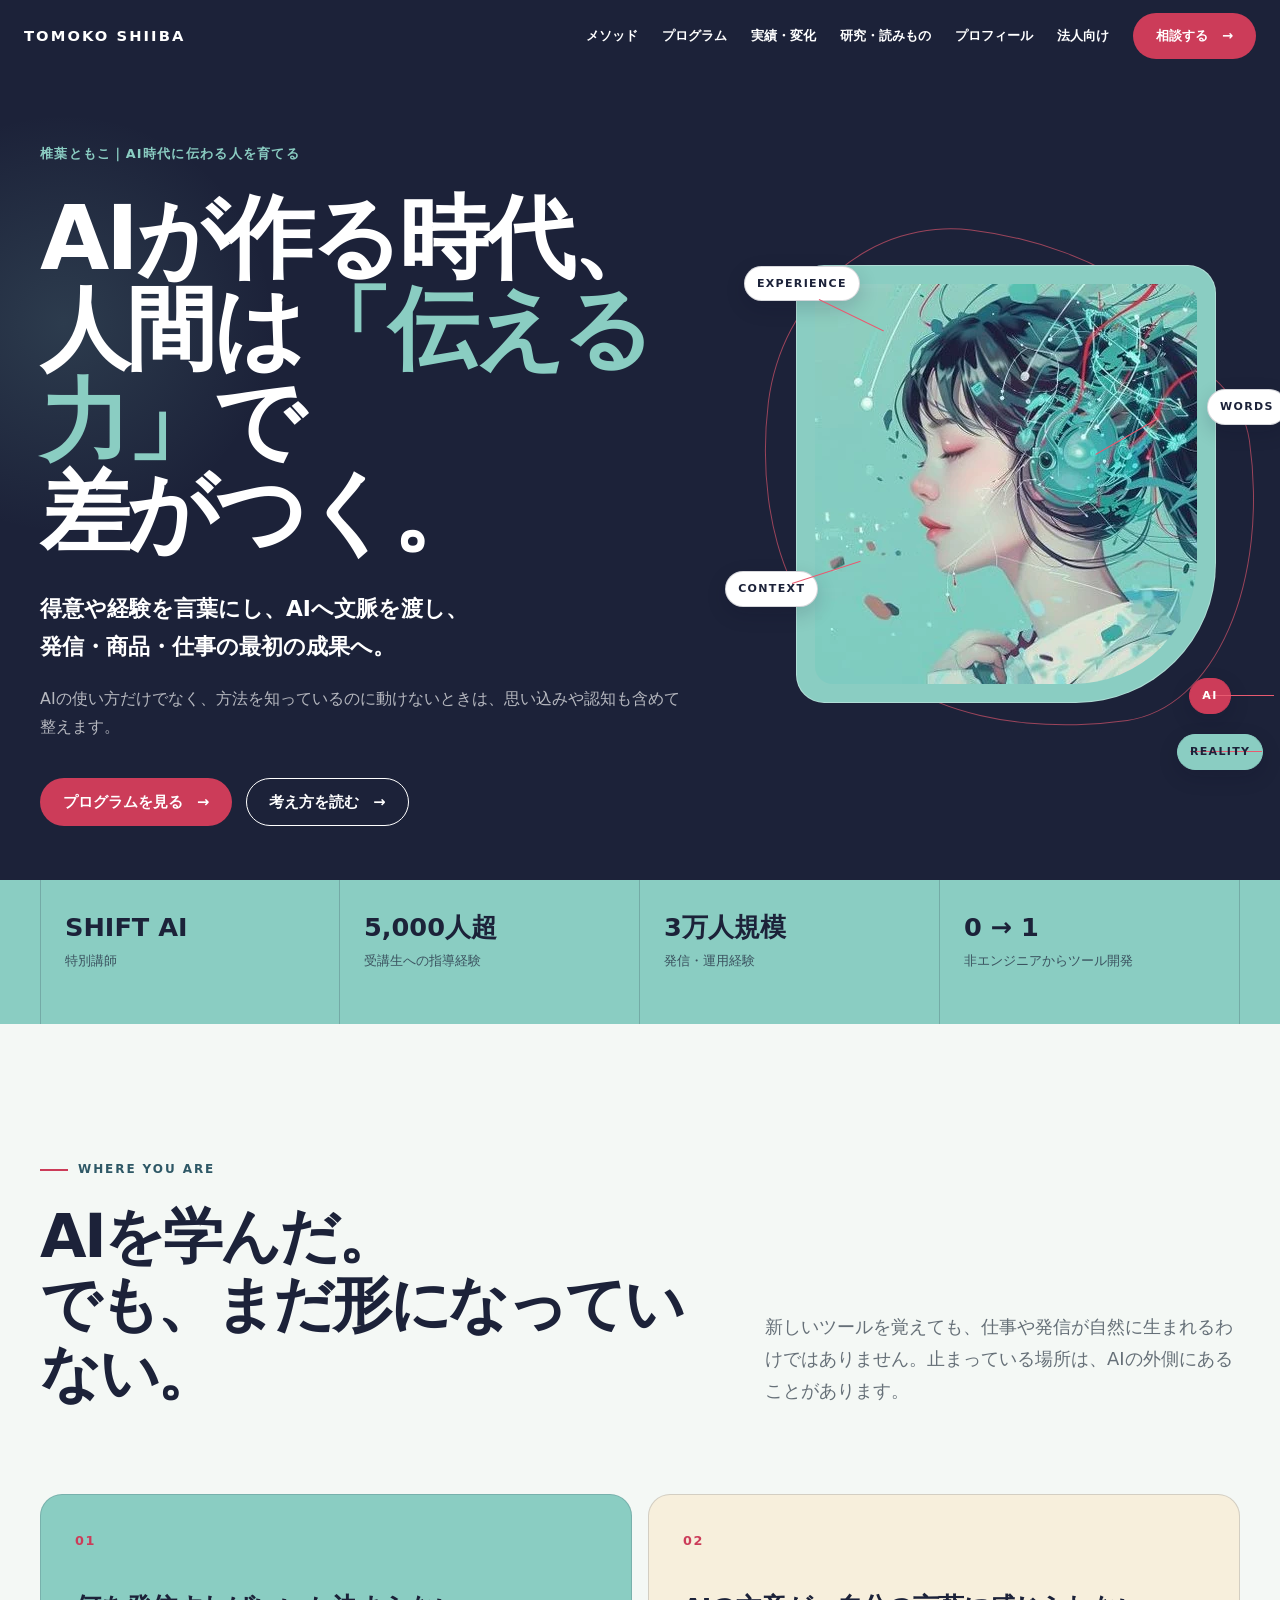
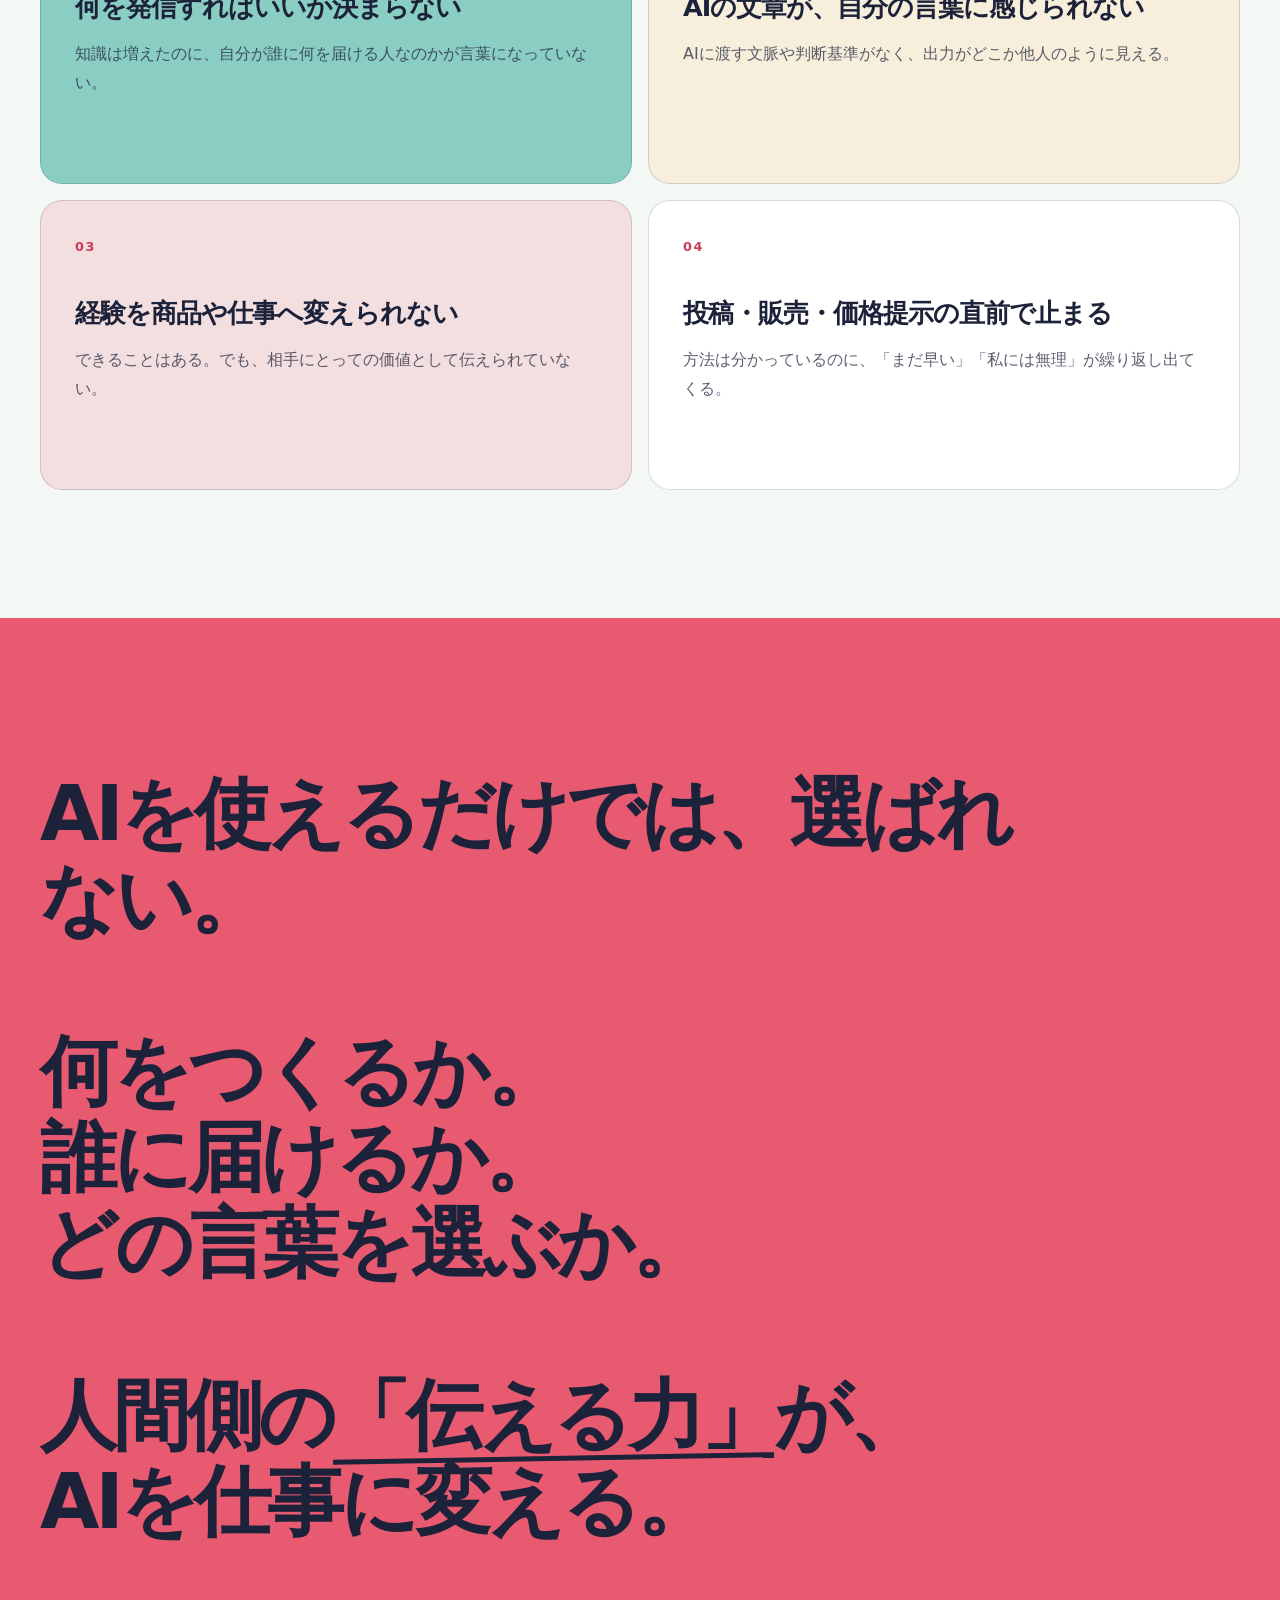
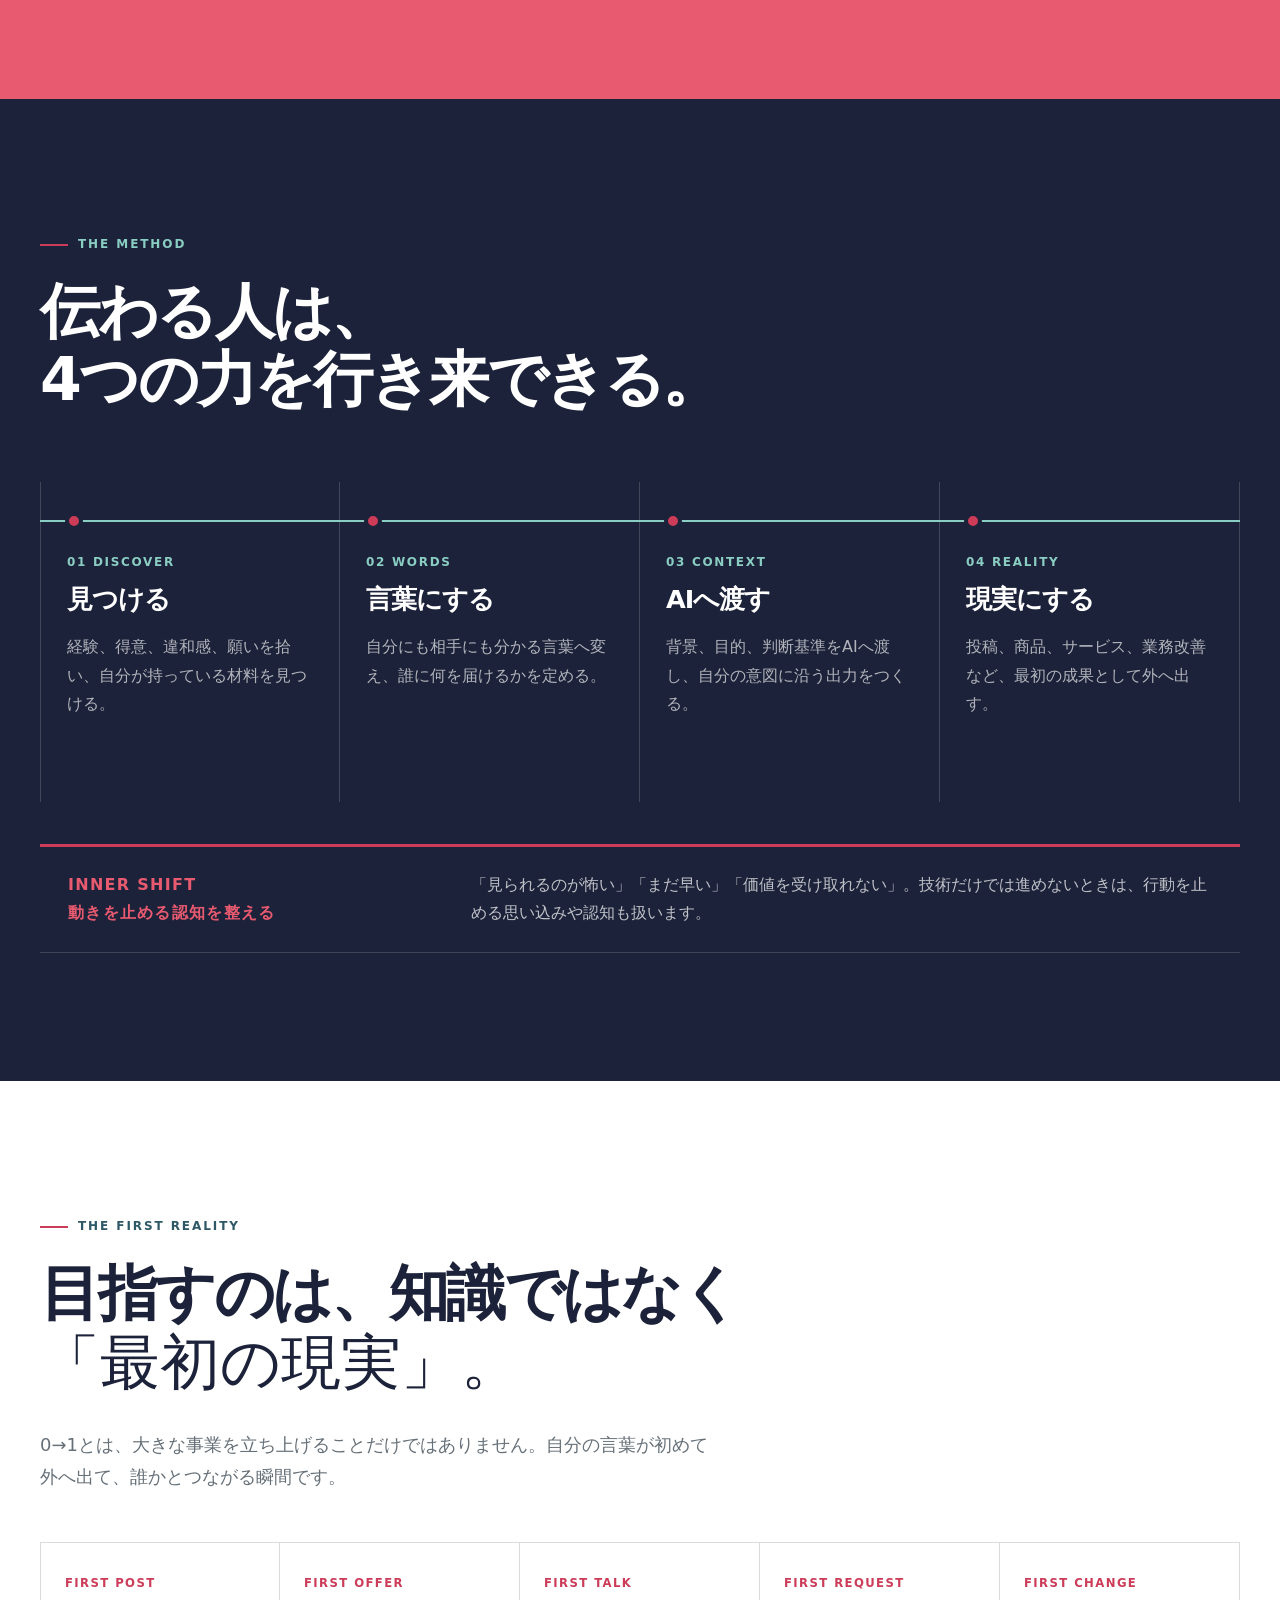
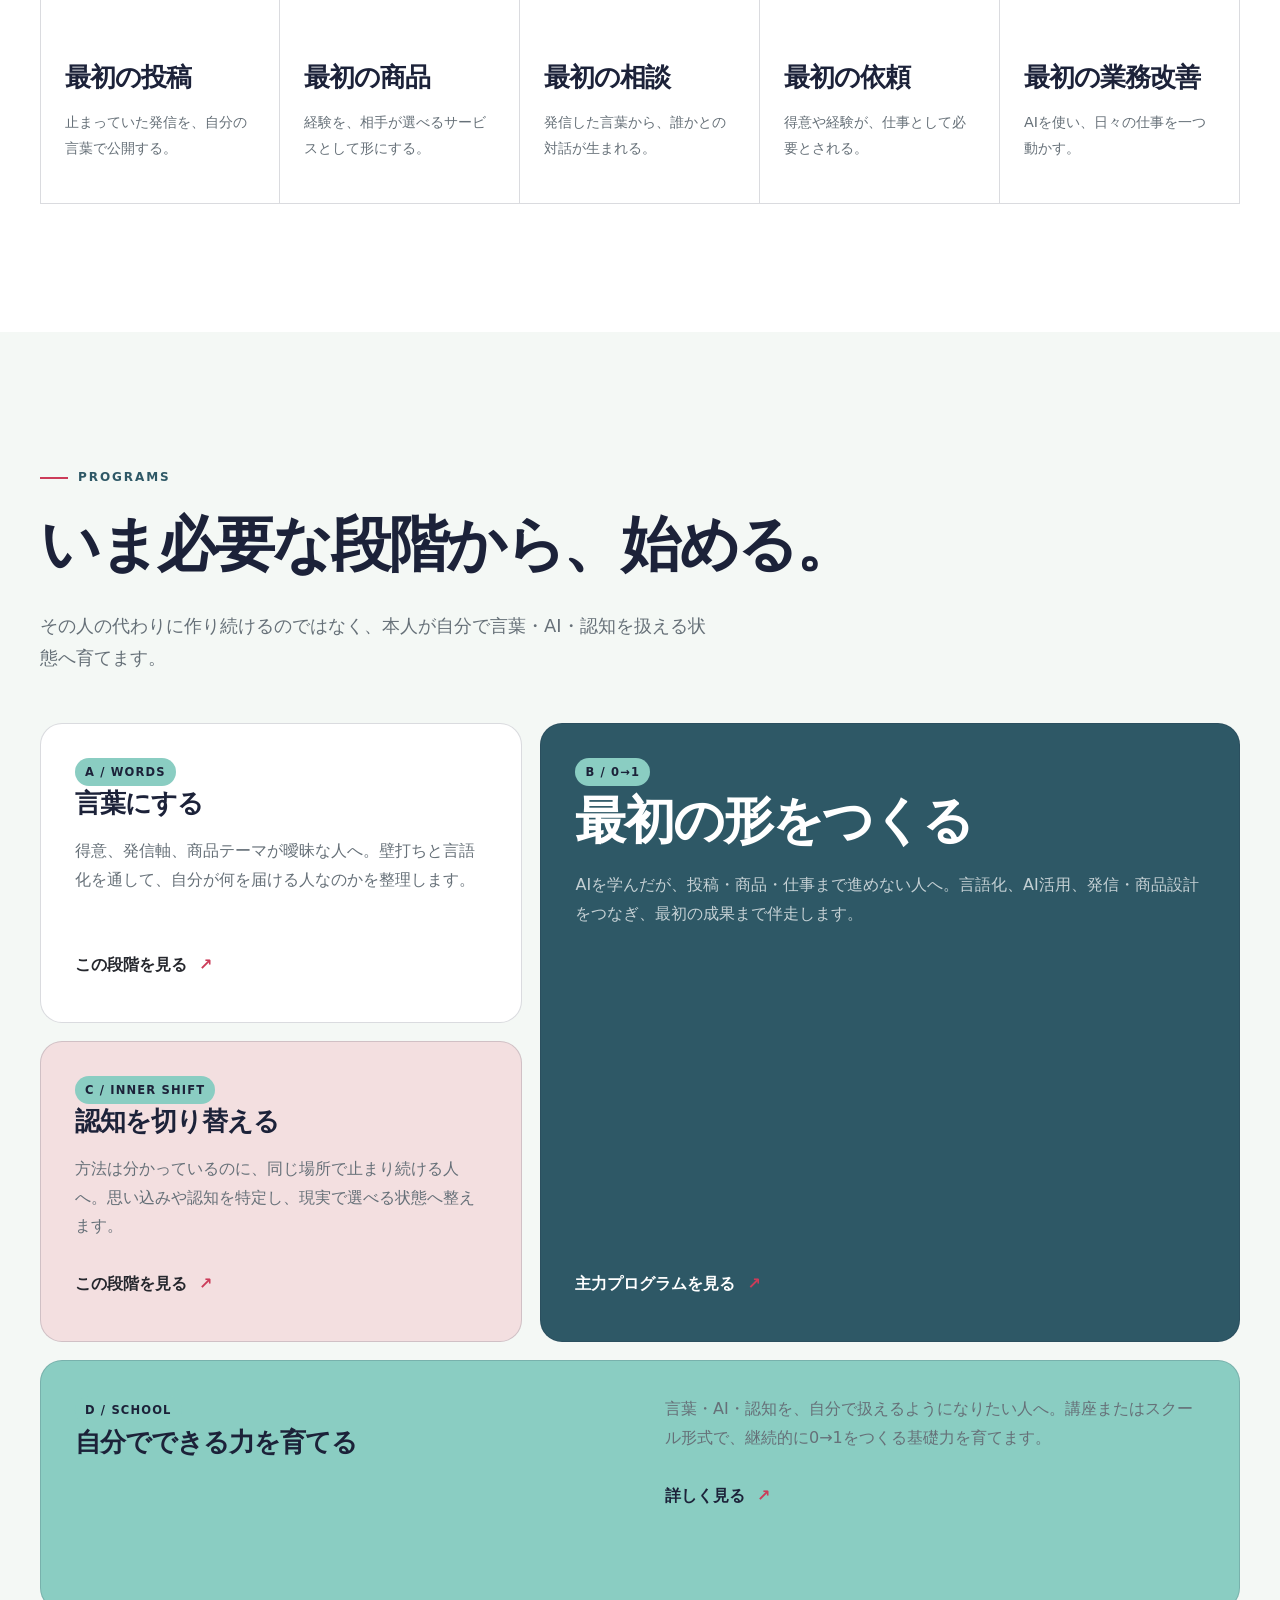
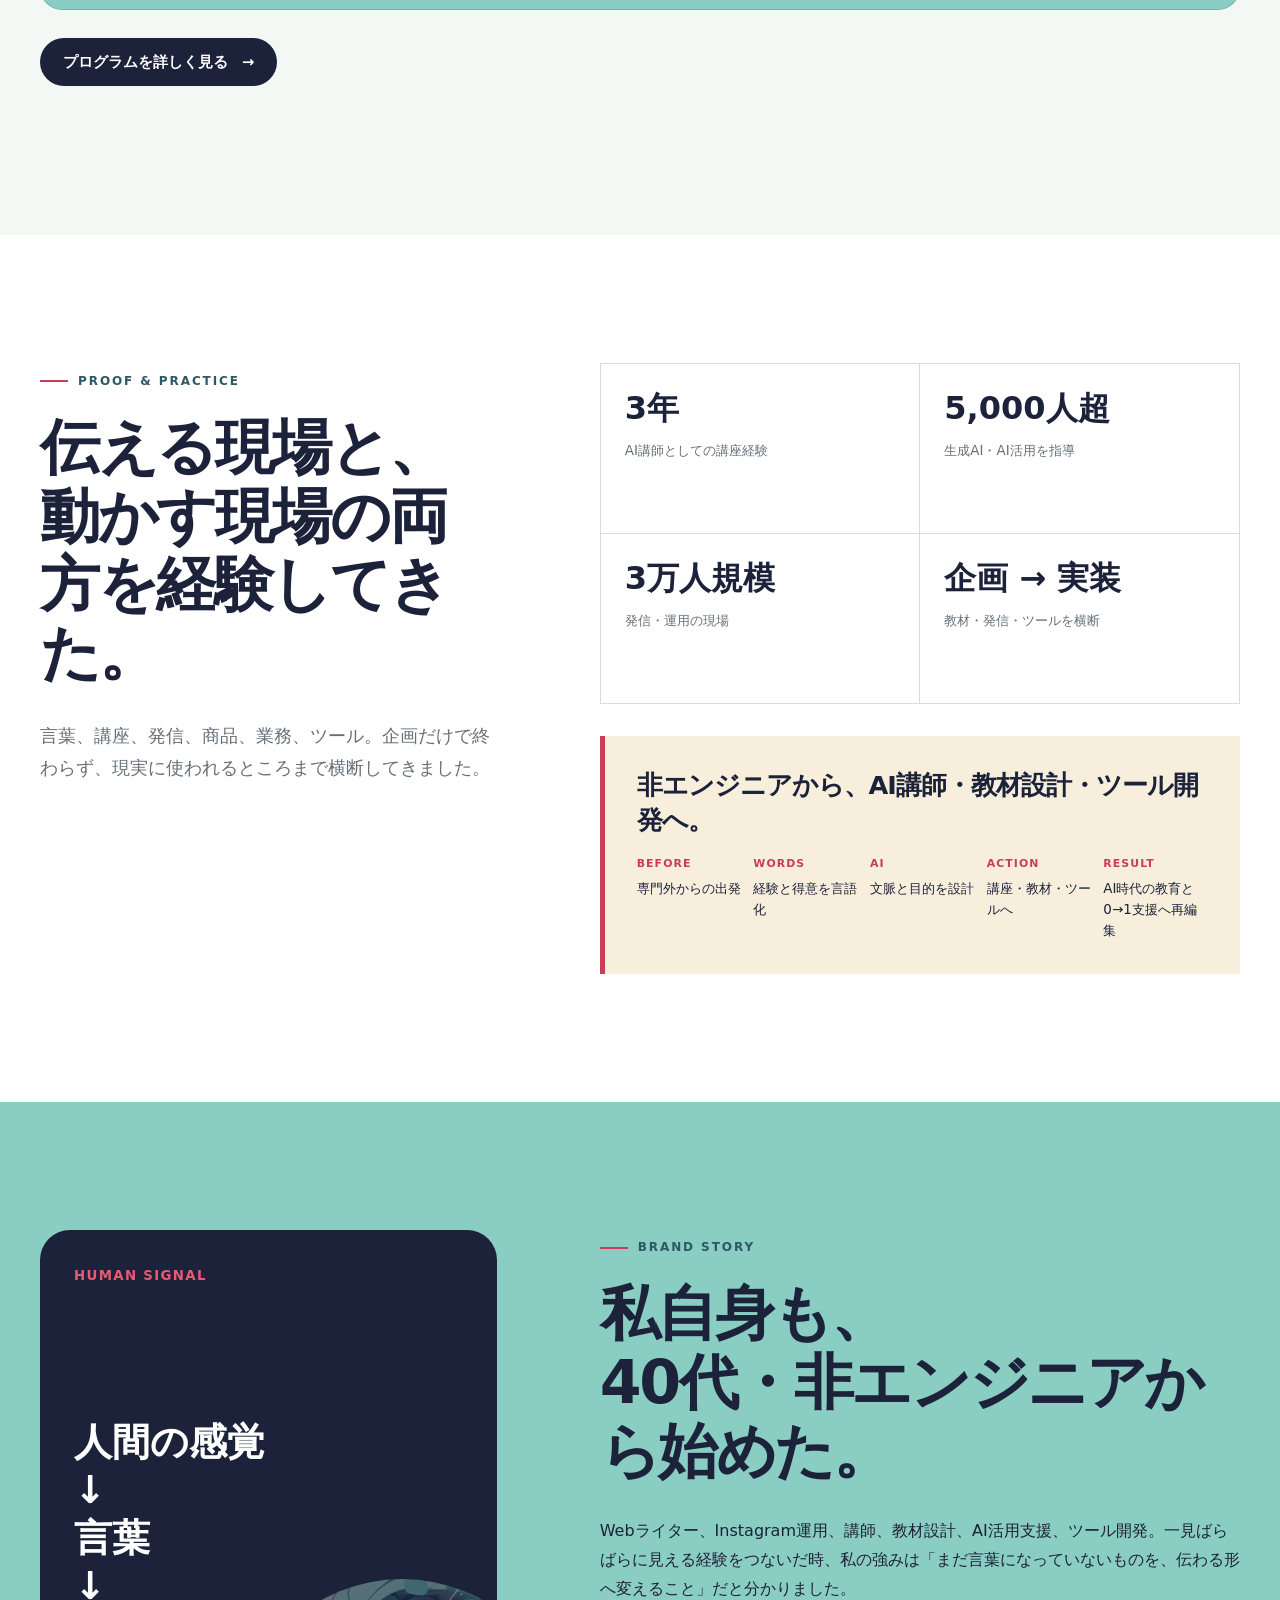
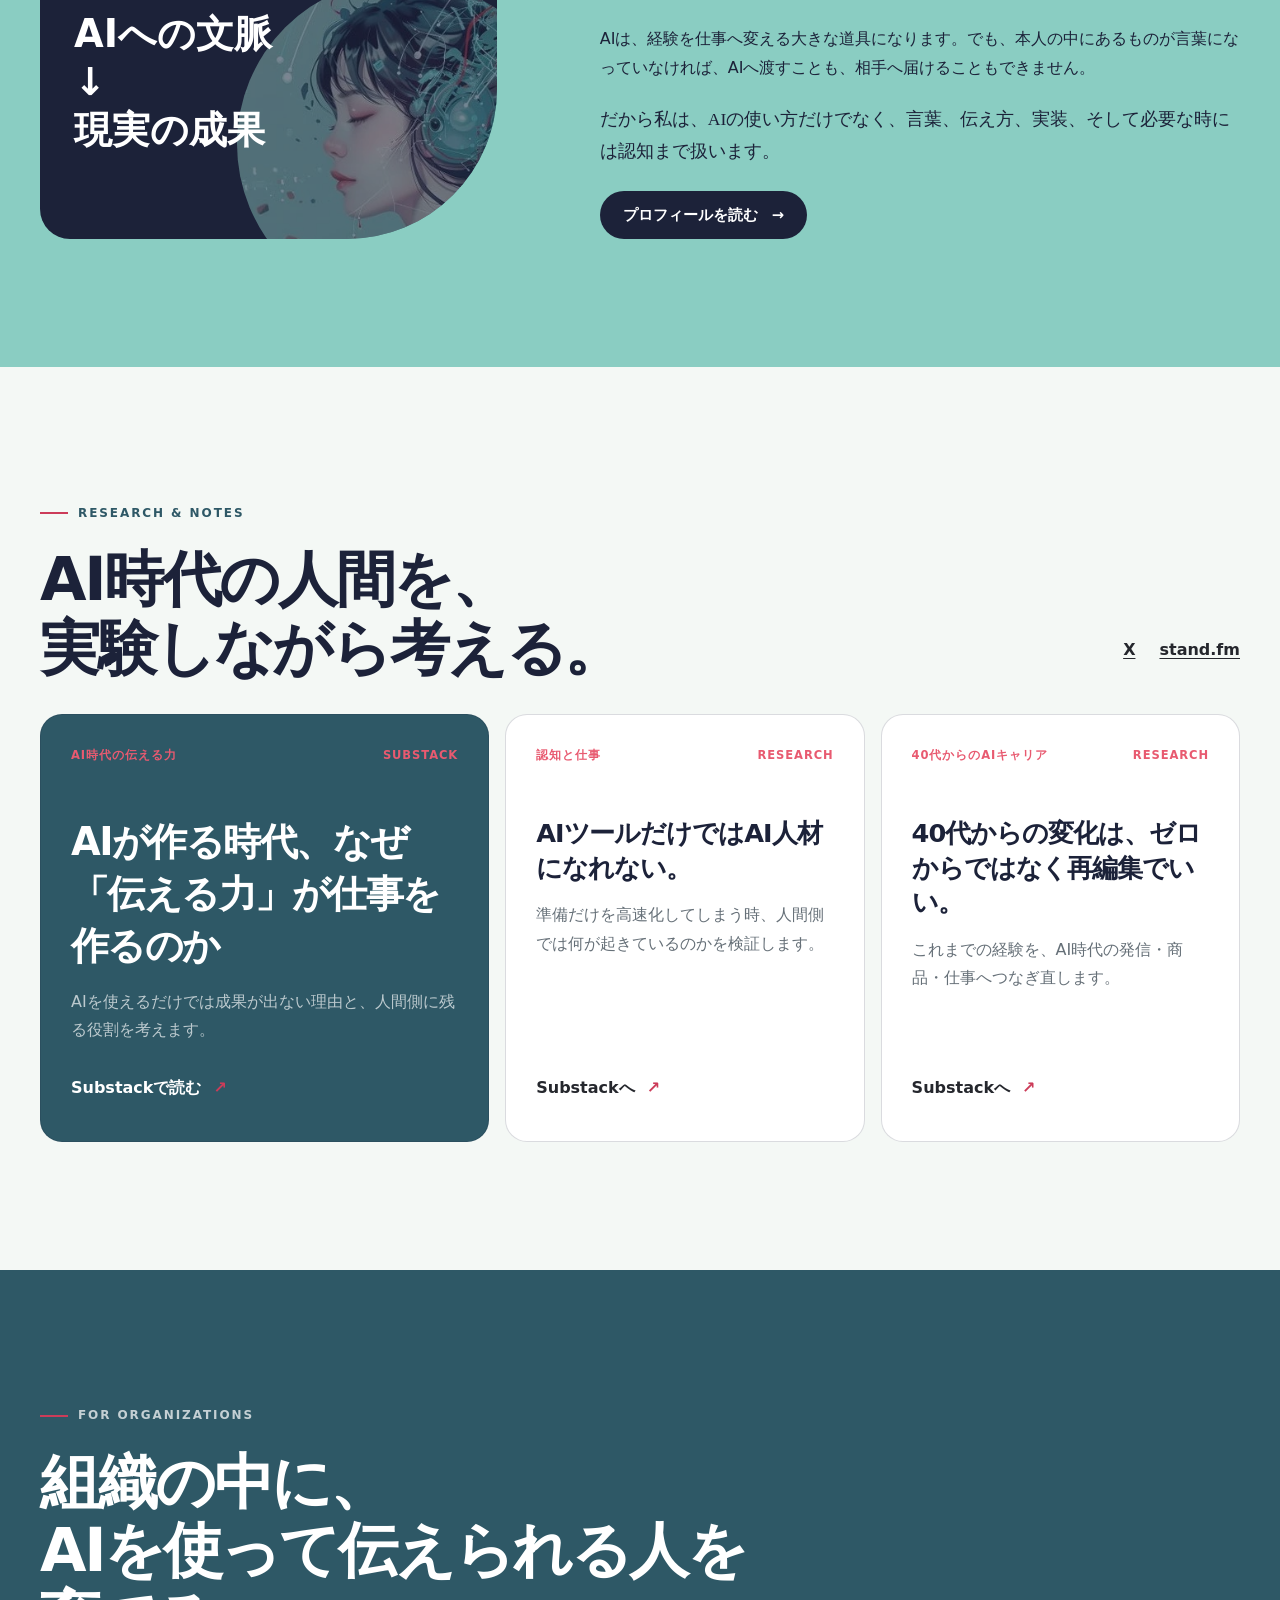
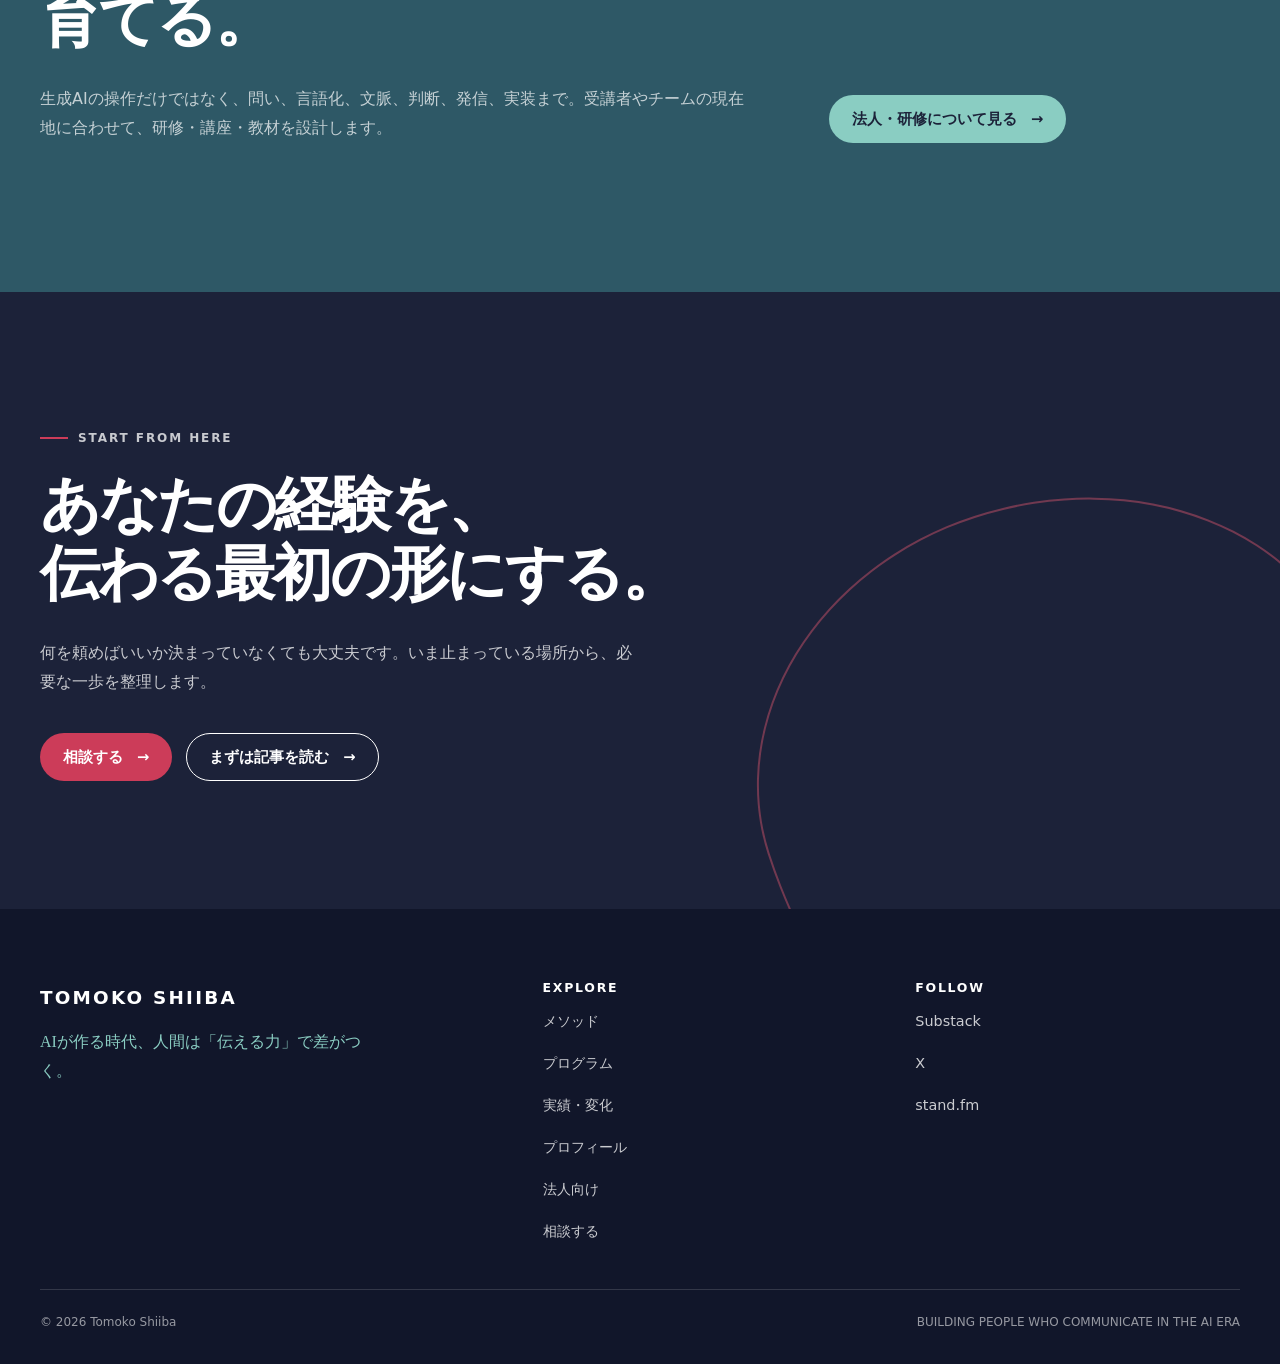
==== commit 7800c846: "Improve initial render performance" ====
--- a/index.html
+++ b/index.html
@@ -14,9 +14,6 @@
   <meta name="twitter:card" content="summary_large_image">
   <meta name="twitter:image" content="https://tomokocl.github.io/portfolio-site/assets/og/og-default.png">
   <link rel="icon" href="./assets/brand/shiiba-avatar-thumb.webp" type="image/webp">
-  <link rel="preconnect" href="https://fonts.googleapis.com">
-  <link rel="preconnect" href="https://fonts.gstatic.com" crossorigin>
-  <link href="https://fonts.googleapis.com/css2?family=Noto+Serif+JP:wght@500;600&family=Zen+Kaku+Gothic+New:wght@400;500;700&display=swap" rel="stylesheet">
   <link rel="stylesheet" href="./styles/tokens.css">
   <link rel="stylesheet" href="./styles/base.css">
   <link rel="stylesheet" href="./styles/components.css">
--- a/styles/tokens.css
+++ b/styles/tokens.css
@@ -12,8 +12,8 @@
   --color-muted: #667078;
   --color-cream: #f7efdc;
   --color-line: rgba(28, 34, 57, 0.16);
-  --font-sans: "Zen Kaku Gothic New", "Noto Sans JP", system-ui, -apple-system, BlinkMacSystemFont, sans-serif;
-  --font-serif: "Noto Serif JP", serif;
+  --font-sans: "Zen Kaku Gothic New", "Noto Sans JP", "Yu Gothic UI", "Yu Gothic", "Hiragino Kaku Gothic ProN", Meiryo, system-ui, sans-serif;
+  --font-serif: "Noto Serif JP", "Yu Mincho", "Hiragino Mincho ProN", serif;
   --font-hero: clamp(3.25rem, 7vw, 7rem);
   --font-h2: clamp(2.25rem, 4.7vw, 4.75rem);
   --font-h3: clamp(1.35rem, 2vw, 2rem);
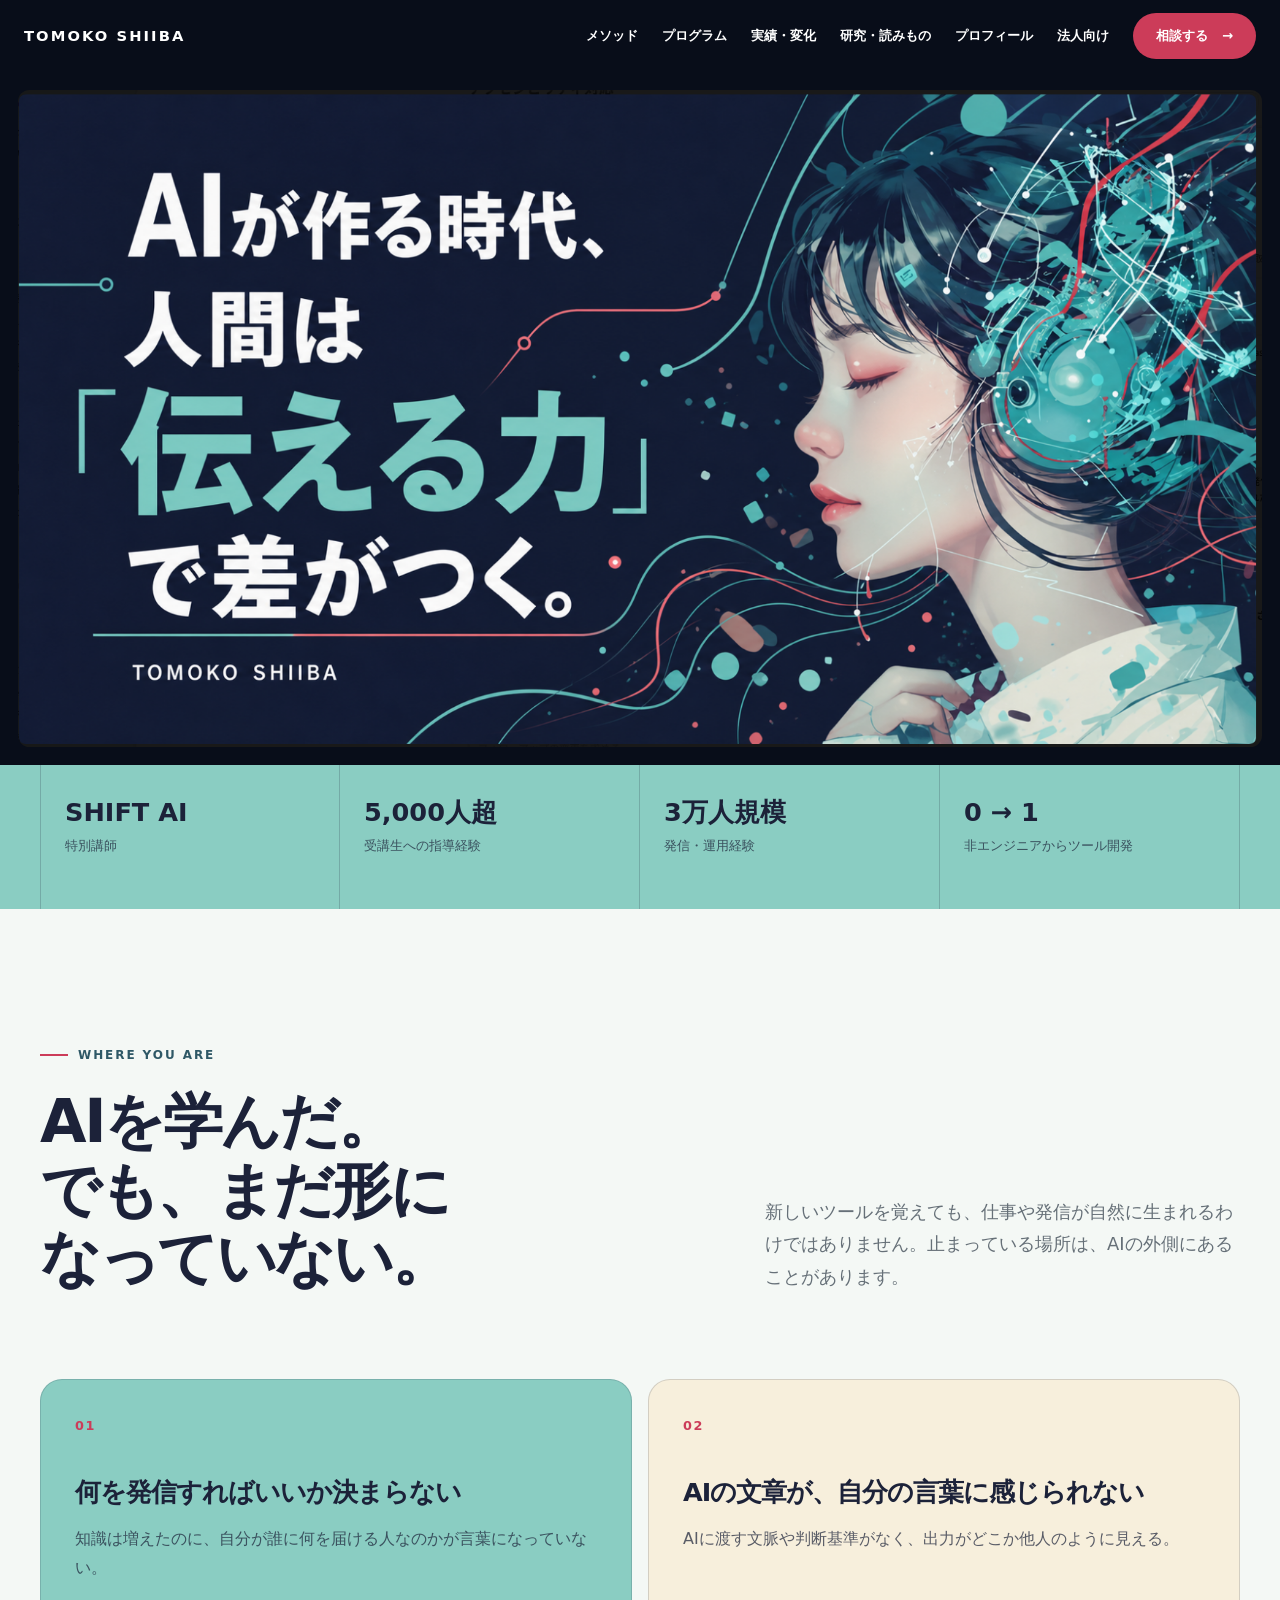
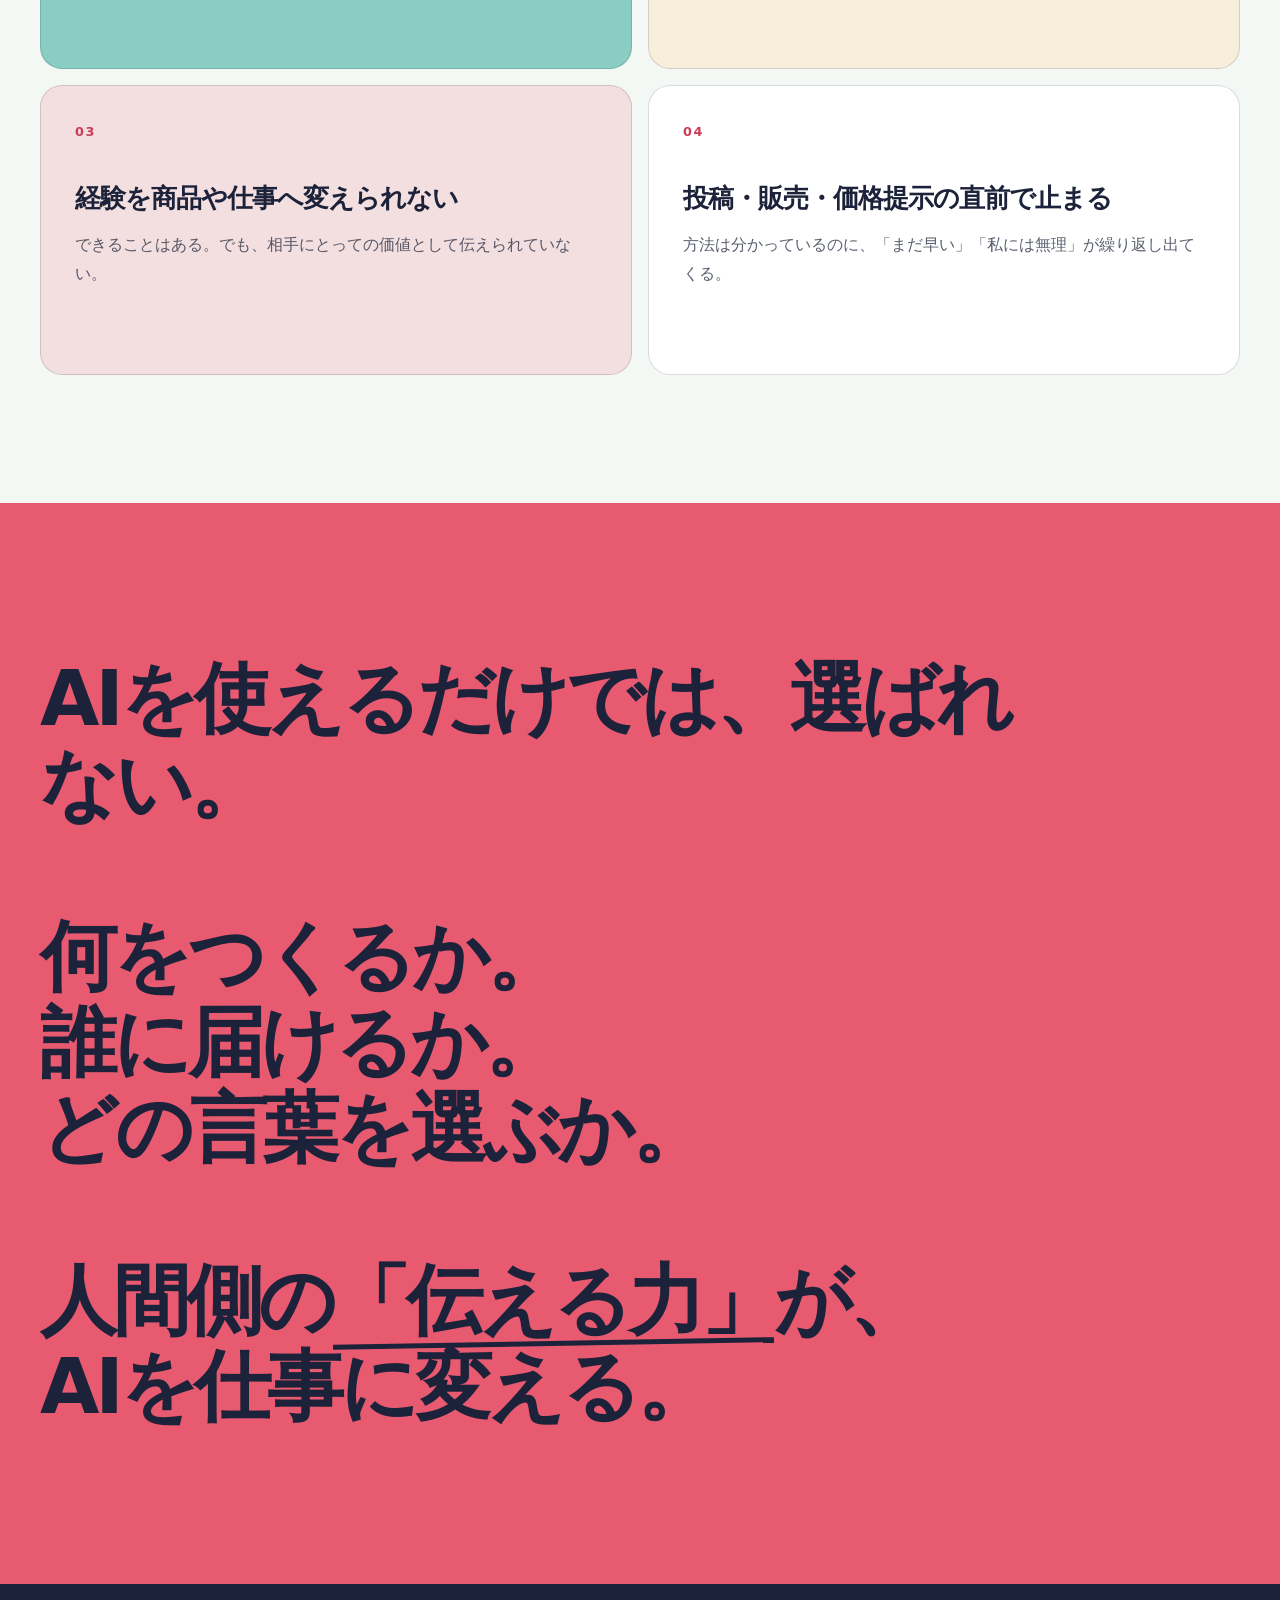
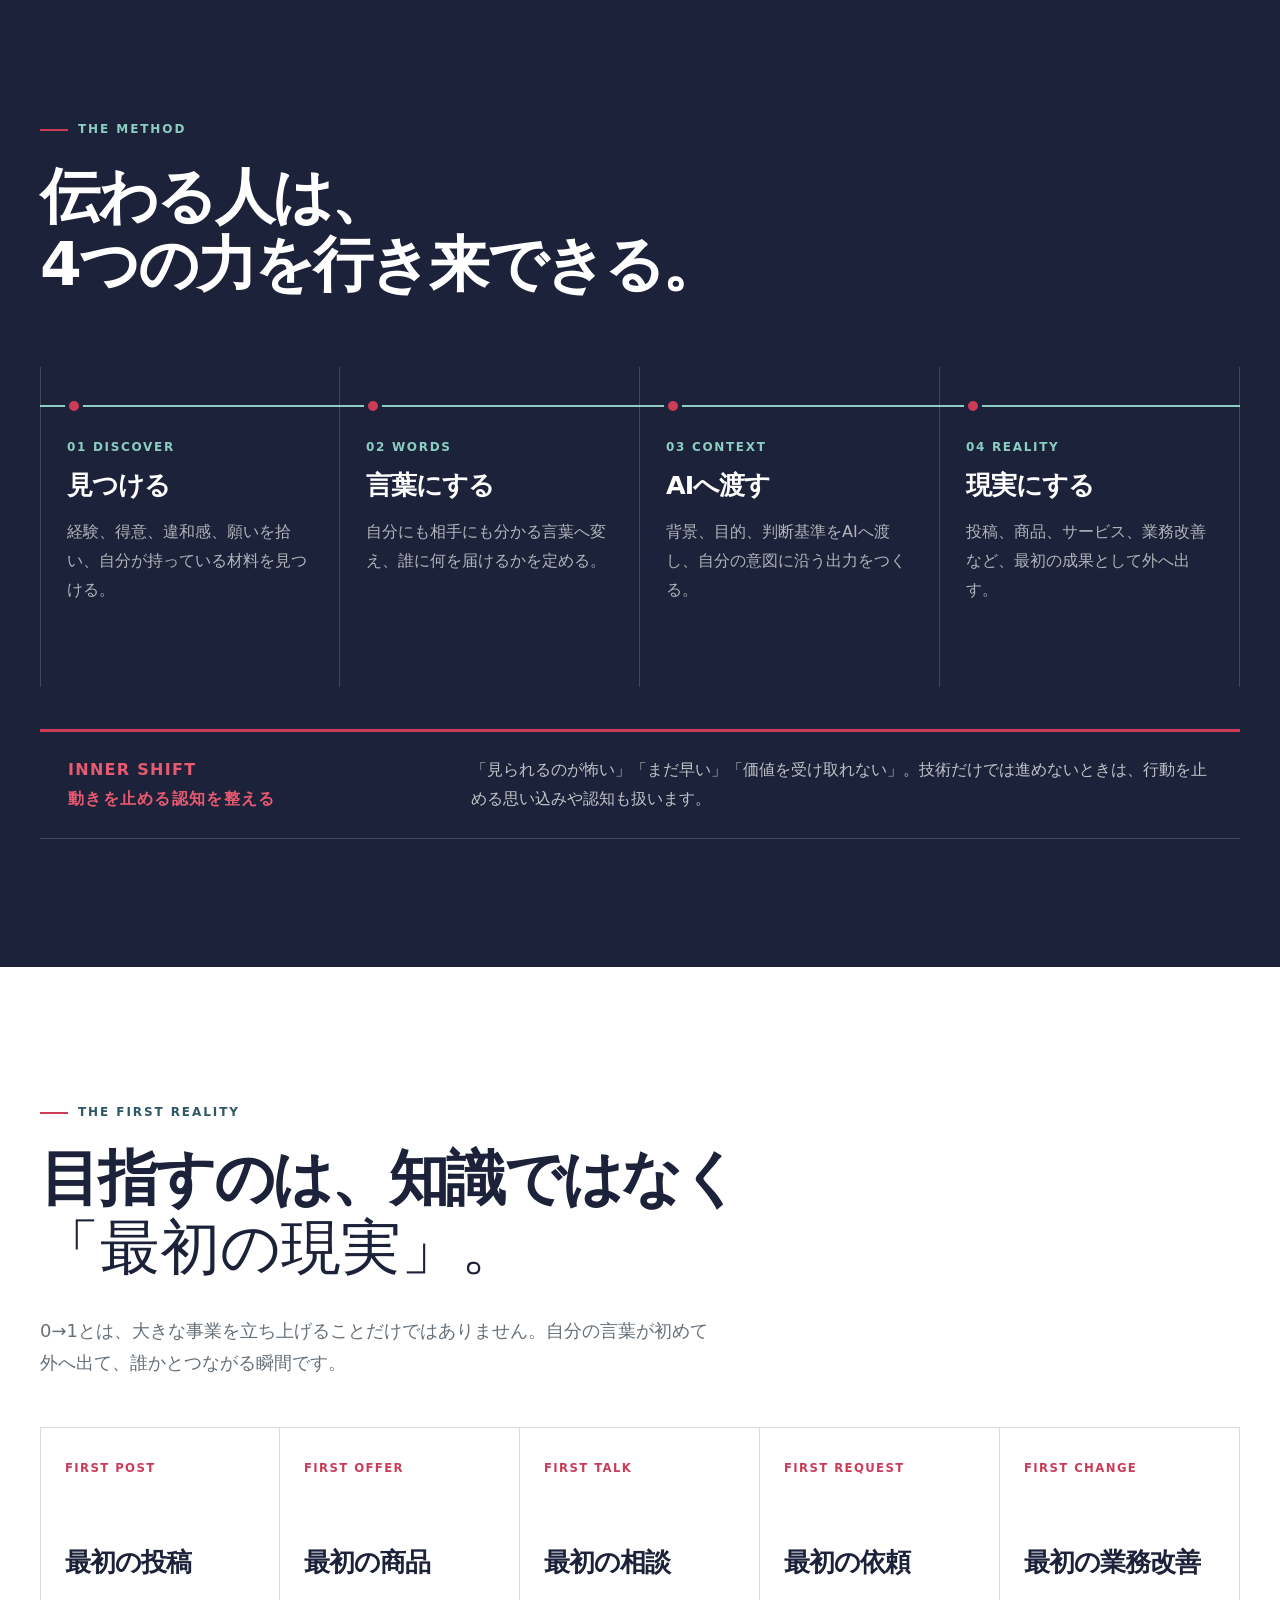
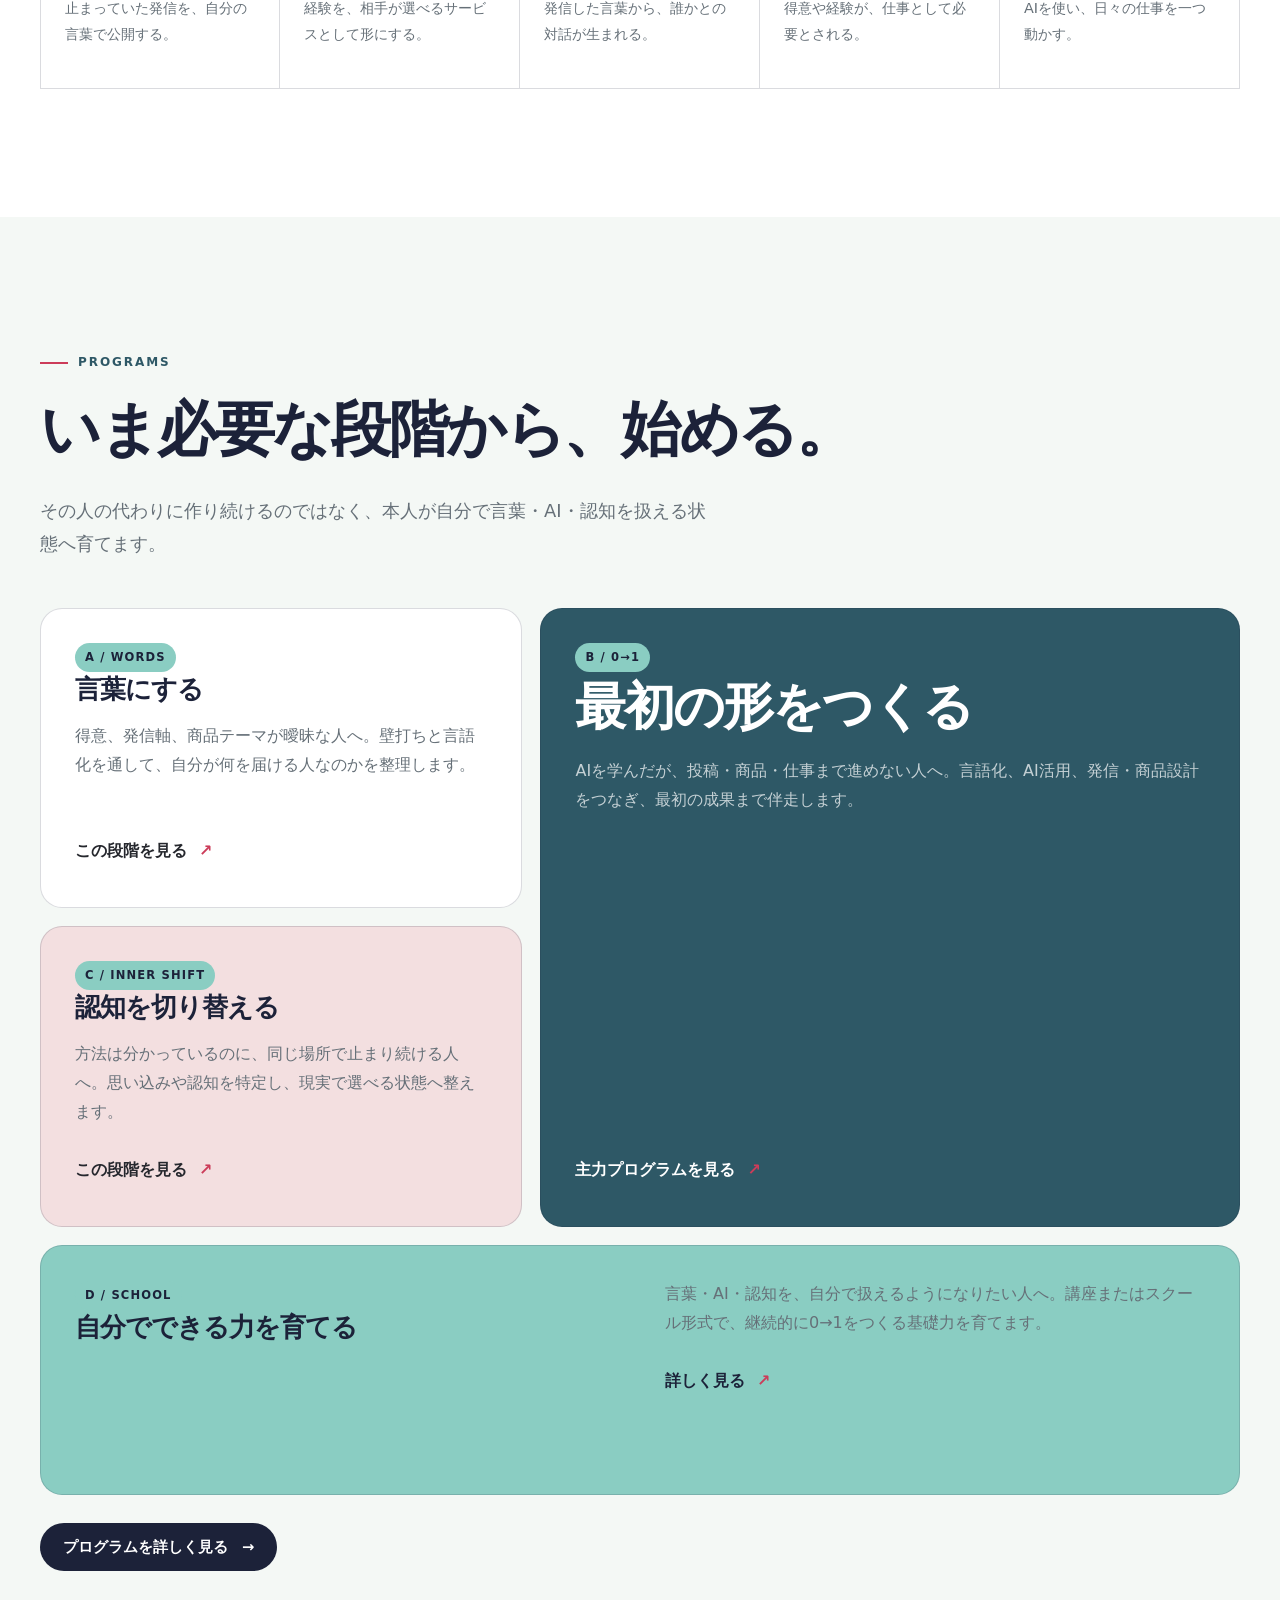
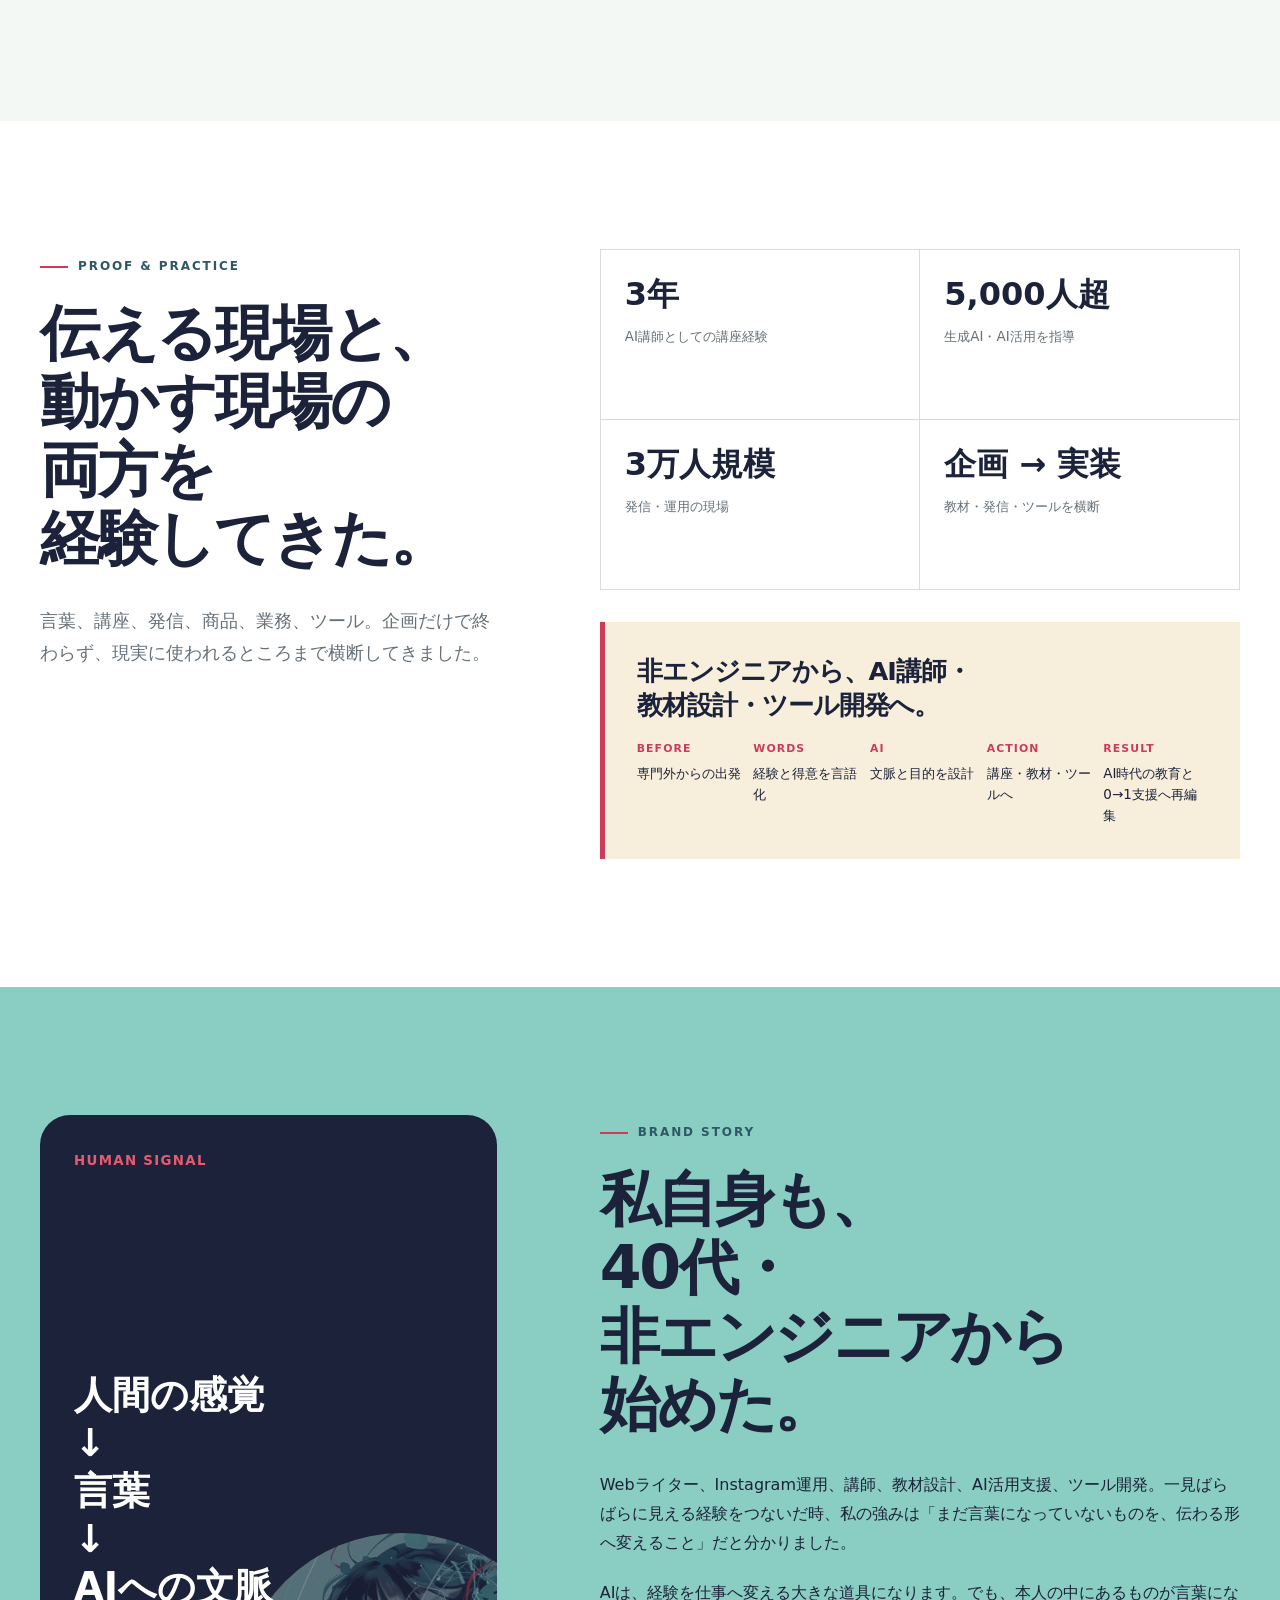
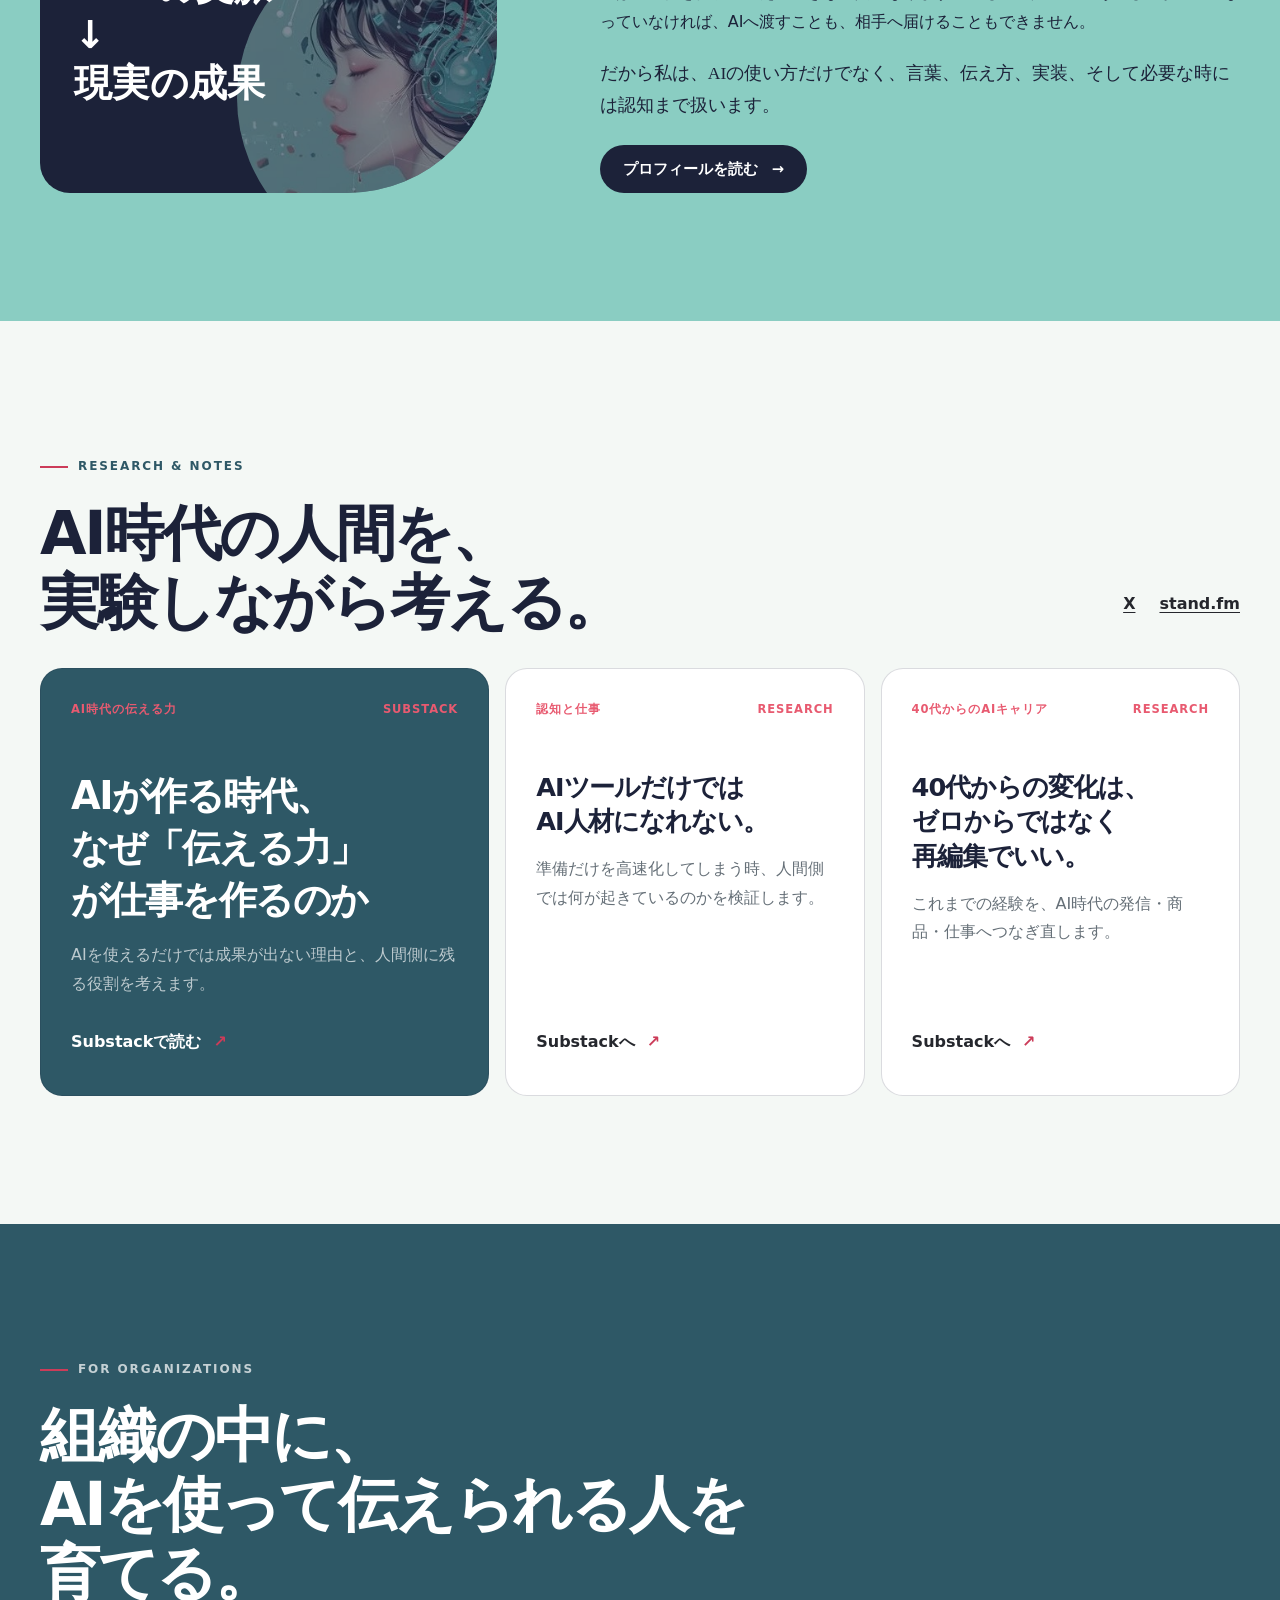
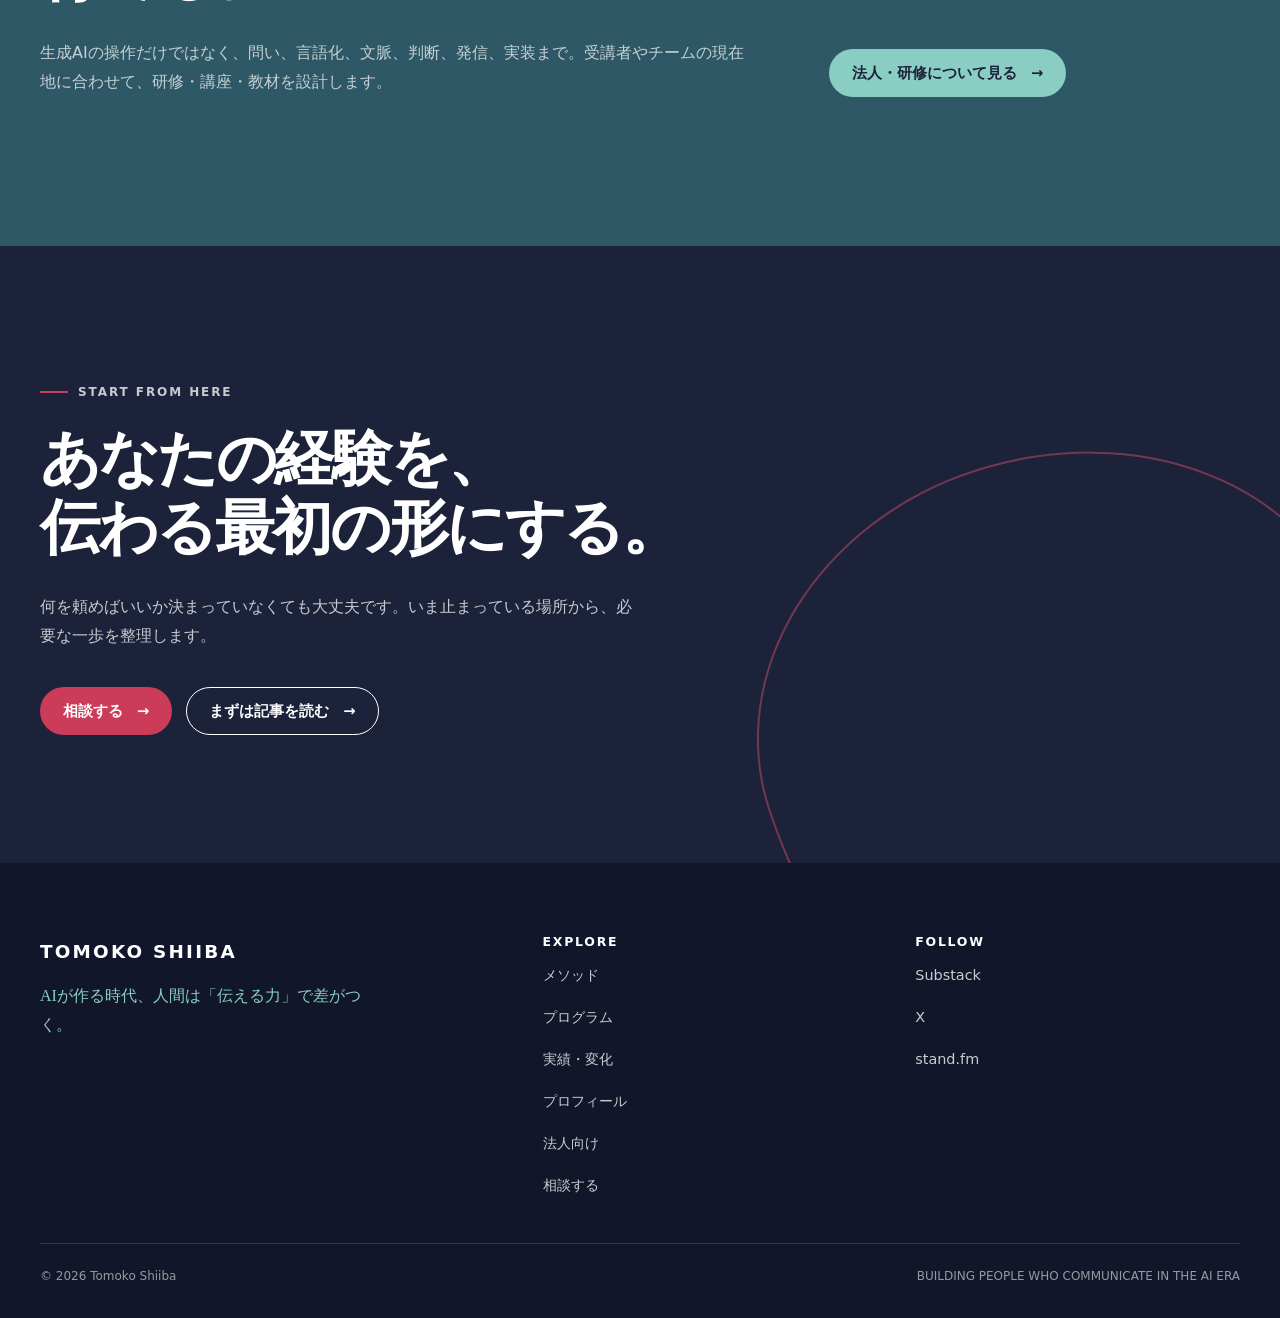
==== commit 05053f10: "Restore preferred hero and responsive heading wraps" ====
--- a/index.html
+++ b/index.html
@@ -46,18 +46,9 @@
 
   <main id="main">
     <section class="hero" aria-labelledby="hero-title">
-      <div class="container hero__grid">
-        <div class="hero__copy reveal">
-          <p class="hero__eyebrow">椎葉ともこ｜AI時代に伝わる人を育てる</p>
-          <h1 id="hero-title">AIが作る時代、<br>人間は<span class="text-aqua">「伝える力」</span>で<br>差がつく。</h1>
-          <p class="hero__lead">得意や経験を言葉にし、AIへ文脈を渡し、<br>発信・商品・仕事の最初の成果へ。</p>
-          <p class="hero__support">AIの使い方だけでなく、方法を知っているのに動けないときは、思い込みや認知も含めて整えます。</p>
-          <div class="button-row"><a class="button button--coral" href="./programs.html">プログラムを見る</a><a class="button button--outline" href="https://substack.com/@shiibatomoko" target="_blank" rel="noopener noreferrer">考え方を読む</a></div>
-        </div>
-        <div class="hero__visual reveal" aria-label="経験が言葉とAIを通して現実の成果へ変わる流れ">
-          <div class="hero__image-wrap"><picture><source srcset="./assets/brand/shiiba-avatar-square.webp" type="image/webp"><img class="hero__avatar" src="./assets/brand/shiiba-avatar-source.jpg" width="400" height="400" alt="黒髪の横顔と、青緑・赤の線で表された人間とAIのつながり" fetchpriority="high"></picture></div>
-          <span class="signal-label signal-label--experience">EXPERIENCE</span><span class="signal-label signal-label--words">WORDS</span><span class="signal-label signal-label--context">CONTEXT</span><span class="signal-label signal-label--ai">AI</span><span class="signal-label signal-label--reality">REALITY</span>
-        </div>
+      <h1 id="hero-title" class="visually-hidden">AIが作る時代、人間は「伝える力」で差がつく。</h1>
+      <div class="hero__art reveal">
+        <img src="./assets/brand/hero-human-signal.png" width="1703" height="902" alt="AIが作る時代、人間は「伝える力」で差がつく。TOMOKO SHIIBA。青緑と赤の線に囲まれた女性の横顔。" fetchpriority="high">
       </div>
     </section>
 
--- a/styles/base.css
+++ b/styles/base.css
@@ -71,6 +71,10 @@
   color: var(--color-ink);
   font-weight: 700;
   letter-spacing: -0.04em;
+  line-break: strict;
+  overflow-wrap: normal;
+  text-wrap: balance;
+  word-break: auto-phrase;
 }
 
 h1 {
@@ -214,6 +218,11 @@
 }
 
 @media (max-width: 600px) {
+  h1 > br,
+  h2 > br {
+    display: none;
+  }
+
   .container {
     width: min(calc(100% - (var(--gutter-mobile) * 2)), var(--container-max));
   }
--- a/styles/pages.css
+++ b/styles/pages.css
@@ -1,182 +1,24 @@
 /* Home hero */
 .hero {
   position: relative;
-  min-height: min(880px, 100svh);
-  padding-top: var(--header-height);
-  color: var(--color-white);
-  background: var(--color-ink);
+  min-height: auto;
+  padding: calc(var(--header-height) + clamp(10px, 1.4vw, 22px)) clamp(10px, 1.4vw, 22px) clamp(10px, 1.4vw, 22px);
+  color: var(--color-white);
+  background: #080d19;
   overflow: clip;
 }
 
-.hero::before {
-  position: absolute;
-  top: 12%;
-  left: -12%;
-  width: 34vw;
-  height: 34vw;
-  background: radial-gradient(circle, rgba(138, 205, 194, 0.15), transparent 68%);
-  content: "";
-}
-
-.hero__grid {
-  display: grid;
-  position: relative;
-  z-index: 1;
-  grid-template-columns: minmax(0, 7fr) minmax(330px, 5fr);
-  min-height: calc(min(880px, 100svh) - var(--header-height));
-  align-items: center;
-  gap: clamp(40px, 6vw, 88px);
-  padding-block: 68px 52px;
-}
-
-.hero__copy {
-  max-width: 760px;
-}
-
-.hero__eyebrow {
-  margin-bottom: 28px;
-  color: var(--color-aqua);
-  font-size: 0.8rem;
-  font-weight: 700;
-  letter-spacing: 0.1em;
-}
-
-.hero h1 {
-  color: var(--color-white);
-}
-
-.hero__lead {
-  max-width: 650px;
-  margin-bottom: 18px;
-  color: var(--color-white);
-  font-size: clamp(1.18rem, 1.7vw, 1.48rem);
-  font-weight: 700;
-  line-height: 1.75;
-}
-
-.hero__support {
-  max-width: 650px;
-  margin-bottom: 36px;
-  color: rgba(255, 255, 255, 0.68);
-}
-
-.hero__visual {
-  display: grid;
-  position: relative;
-  min-height: 560px;
-  place-items: center;
-}
-
-.hero__image-wrap {
-  position: relative;
-  width: min(100%, 420px);
-  padding: 18px;
-  background: var(--color-aqua);
-  border: 1px solid rgba(255, 255, 255, 0.32);
-  border-radius: 28px 28px 140px 28px;
-}
-
-.hero__image-wrap::before,
-.hero__image-wrap::after {
-  position: absolute;
-  z-index: -1;
-  content: "";
-  border: 1px solid rgba(232, 90, 112, 0.62);
-}
-
-.hero__image-wrap::before {
-  inset: -34px 22px 24px -34px;
-  border-radius: 42% 58% 64% 36% / 44% 32% 68% 56%;
-  transform: rotate(7deg);
-}
-
-.hero__image-wrap::after {
-  inset: 44px -44px -28px 40px;
-  border-radius: 32% 68% 38% 62% / 64% 38% 62% 36%;
-  transform: rotate(-8deg);
-}
-
-.hero__avatar {
+.hero__art {
   width: 100%;
-  aspect-ratio: 1;
-  object-fit: cover;
-  border-radius: 18px 18px 124px 18px;
-}
-
-.signal-label {
-  display: inline-flex;
-  position: absolute;
-  z-index: 3;
-  min-height: 34px;
-  padding: 7px 12px;
-  align-items: center;
-  color: var(--color-ink);
-  background: var(--color-white);
-  font-size: 0.69rem;
-  font-weight: 700;
-  letter-spacing: 0.12em;
-  border: 1px solid rgba(28, 34, 57, 0.18);
-  border-radius: 999px;
-  box-shadow: 0 7px 20px rgba(10, 15, 36, 0.16);
-}
-
-.signal-label::after {
-  position: absolute;
-  z-index: -1;
-  width: 72px;
-  height: 1px;
-  background: var(--color-coral-bright);
-  content: "";
-  transform-origin: left;
-}
-
-.signal-label--experience {
-  top: 11%;
-  left: -6%;
-}
-
-.signal-label--experience::after {
-  top: 32px;
-  left: 65%;
-  transform: rotate(26deg);
-}
-
-.signal-label--words {
-  top: 33%;
-  right: -10%;
-}
-
-.signal-label--words::after {
-  top: 28px;
-  right: 72%;
-  transform: rotate(150deg);
-}
-
-.signal-label--context {
-  bottom: 28%;
-  left: -10%;
-}
-
-.signal-label--context::after {
-  bottom: 22px;
-  left: 72%;
-  transform: rotate(-18deg);
-}
-
-.signal-label--ai {
-  right: 2%;
-  bottom: 9%;
-  color: var(--color-white);
-  background: var(--color-coral);
-  border-color: var(--color-coral);
-}
-
-.signal-label--reality {
-  right: -5%;
-  bottom: -1%;
-  color: var(--color-ink);
-  background: var(--color-aqua);
-  border-color: var(--color-aqua);
+  max-width: 1703px;
+  margin-inline: auto;
+  overflow: hidden;
+  border-radius: clamp(8px, 0.9vw, 16px);
+}
+
+.hero__art img {
+  width: 100%;
+  height: auto;
 }
 
 .trust-bar {
@@ -1032,20 +874,6 @@
 }
 
 @media (max-width: 1050px) {
-  .hero__grid {
-    grid-template-columns: 6.5fr 5.5fr;
-  }
-
-  .signal-label--experience,
-  .signal-label--context {
-    left: 0;
-  }
-
-  .signal-label--words,
-  .signal-label--reality {
-    right: 0;
-  }
-
   .outcomes-track {
     grid-template-columns: repeat(3, 1fr);
   }
@@ -1065,24 +893,6 @@
 }
 
 @media (max-width: 900px) {
-  .hero {
-    min-height: auto;
-  }
-
-  .hero__grid {
-    grid-template-columns: 1fr;
-    min-height: auto;
-    padding-top: 86px;
-  }
-
-  .hero__copy {
-    max-width: 800px;
-  }
-
-  .hero__visual {
-    min-height: 520px;
-  }
-
   .trust-bar__grid {
     grid-template-columns: repeat(2, 1fr);
   }
@@ -1156,24 +966,14 @@
 }
 
 @media (max-width: 600px) {
-  .hero__grid {
-    padding-top: 66px;
-  }
-
-  .hero__visual {
-    min-height: 440px;
-  }
-
-  .hero__image-wrap {
-    width: min(82vw, 360px);
-  }
-
-  .signal-label {
-    font-size: 0.62rem;
-  }
-
-  .signal-label::after {
-    width: 45px;
+  .hero {
+    padding-top: calc(var(--header-height) + 8px);
+    padding-inline: 6px;
+    padding-bottom: 6px;
+  }
+
+  .hero__art {
+    border-radius: 6px;
   }
 
   .trust-item {
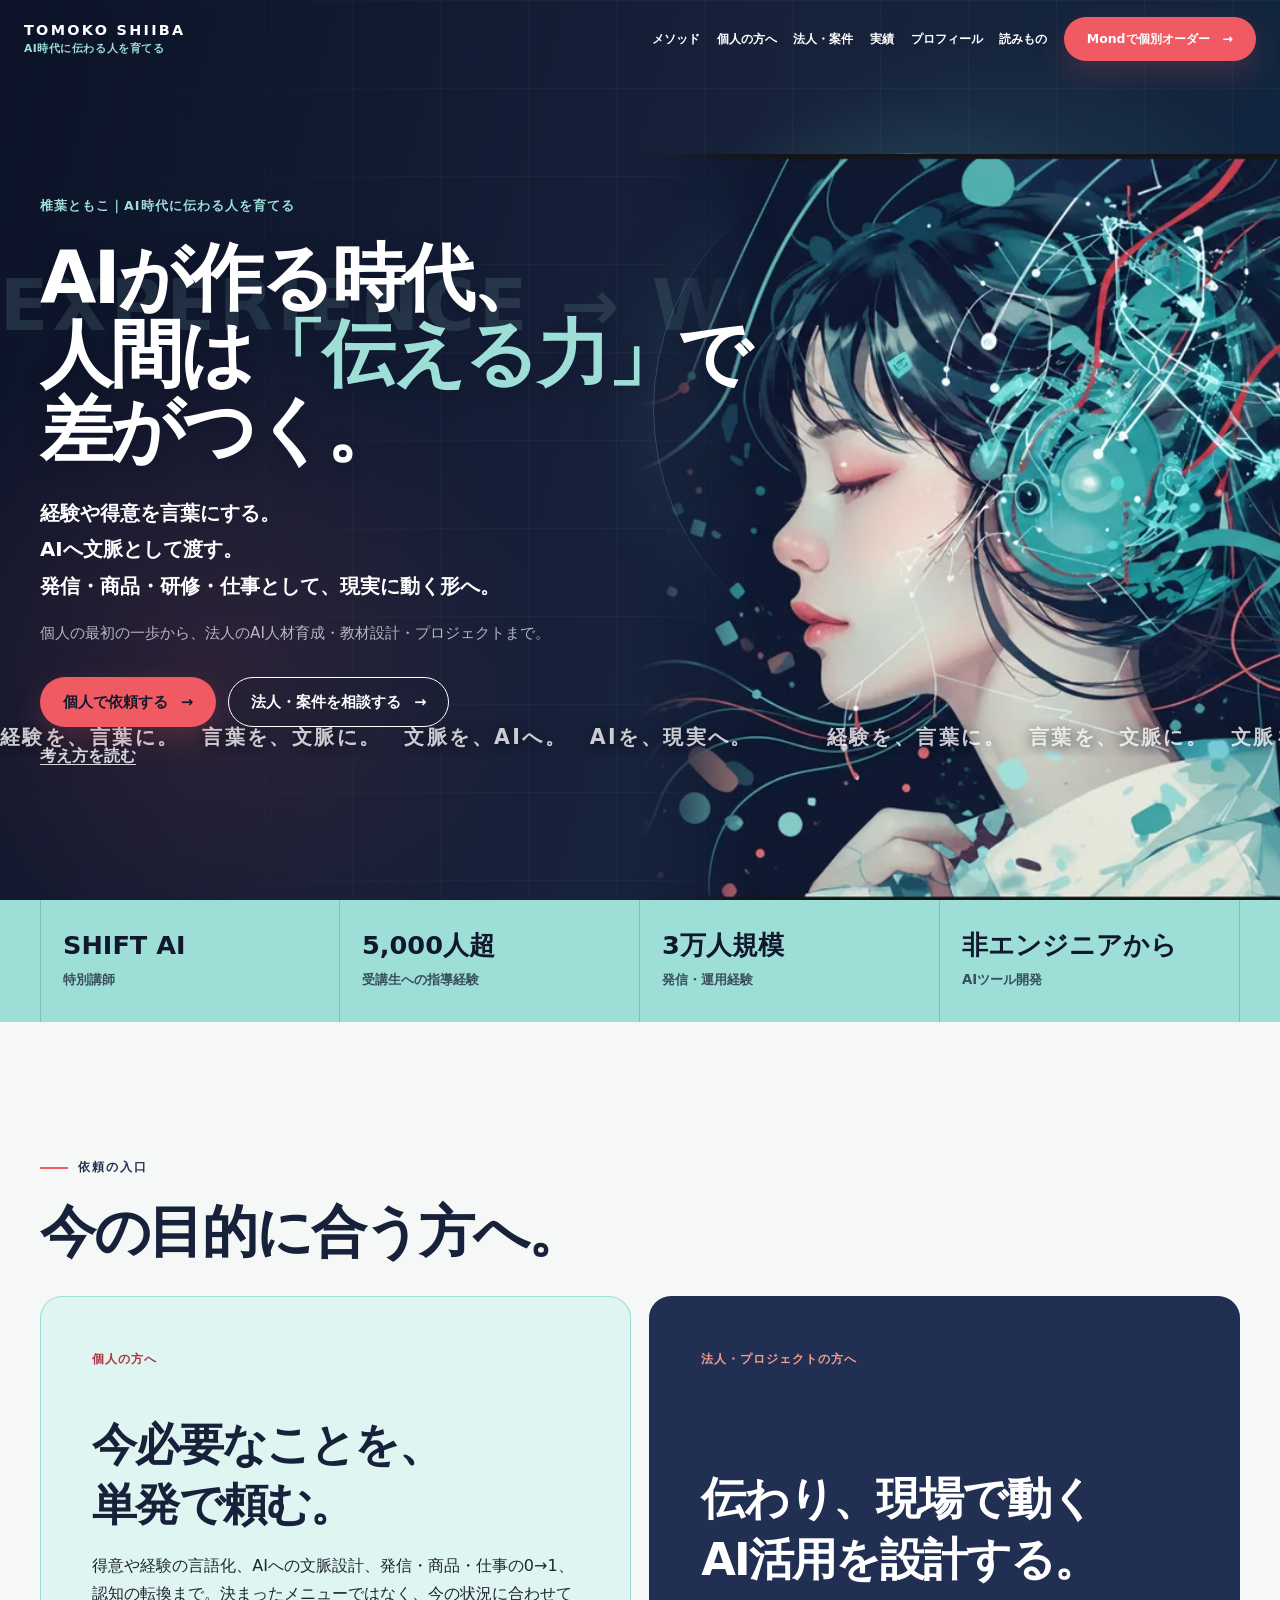
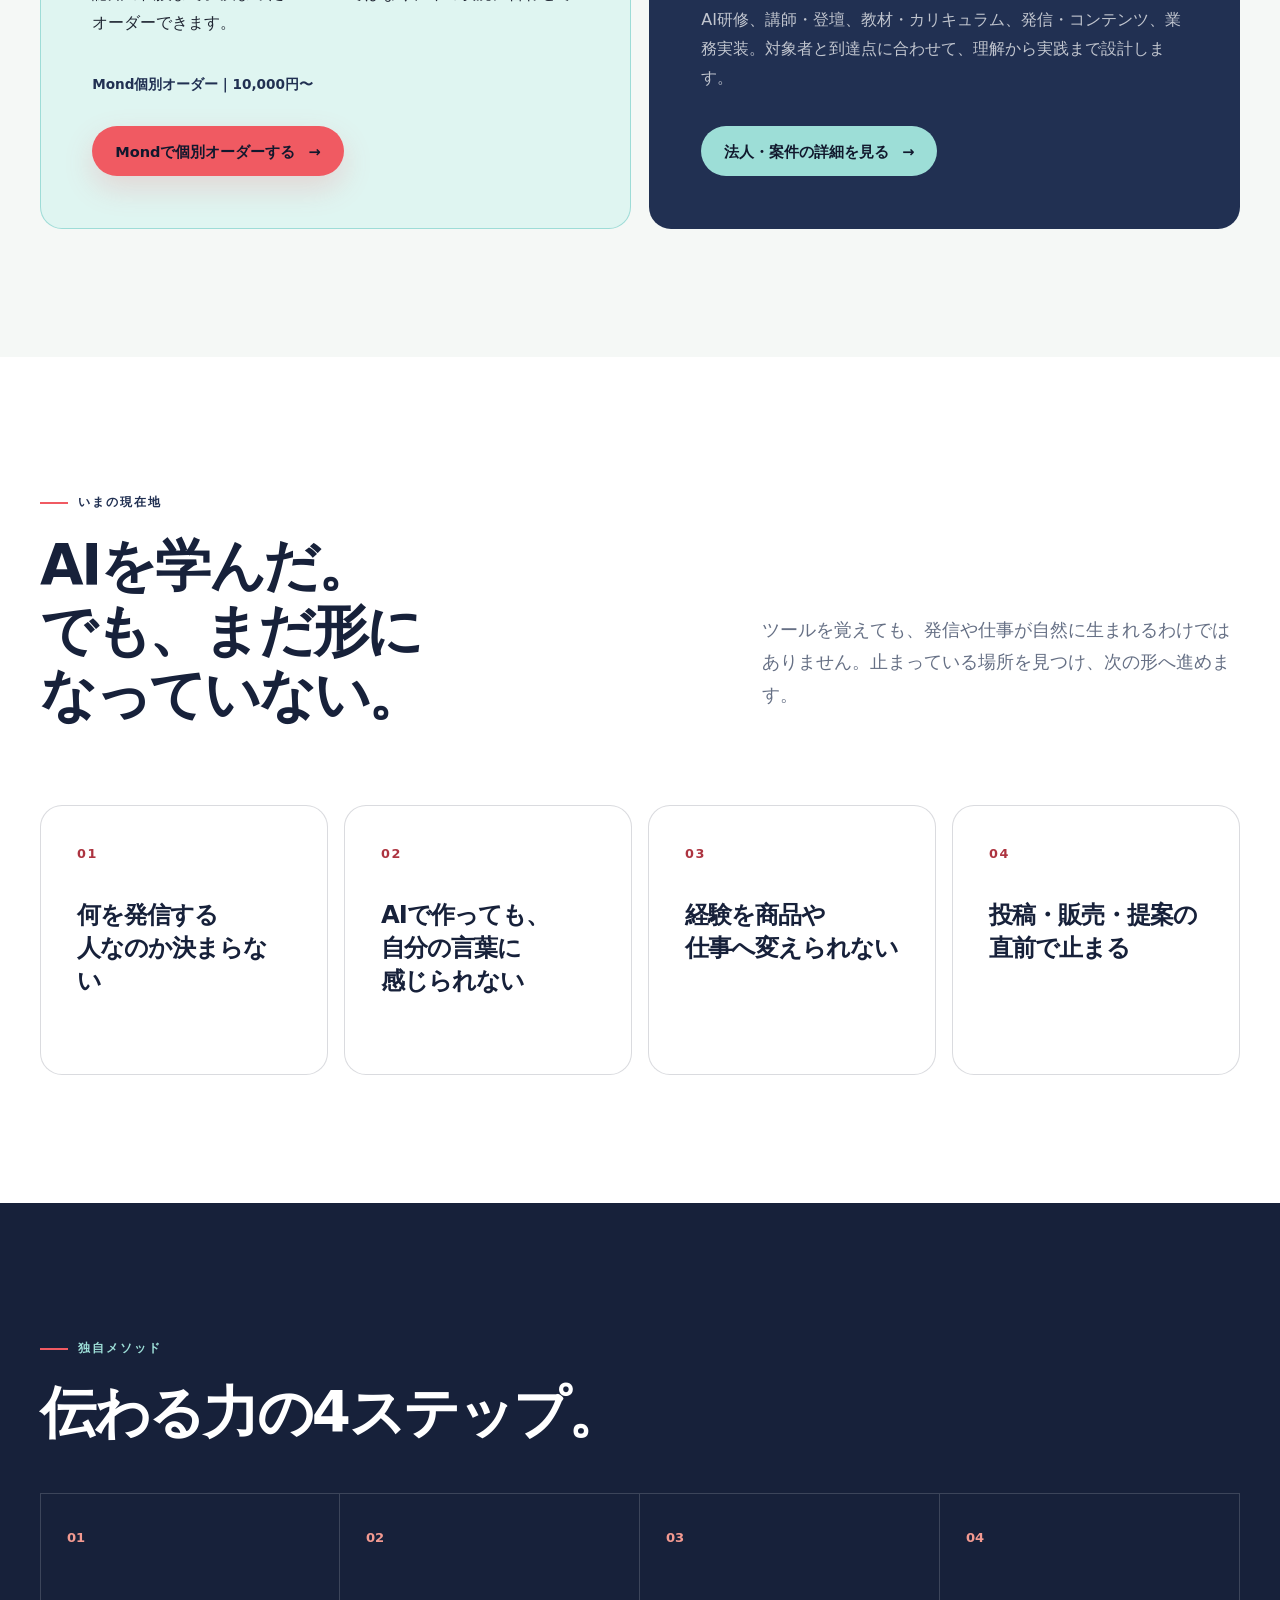
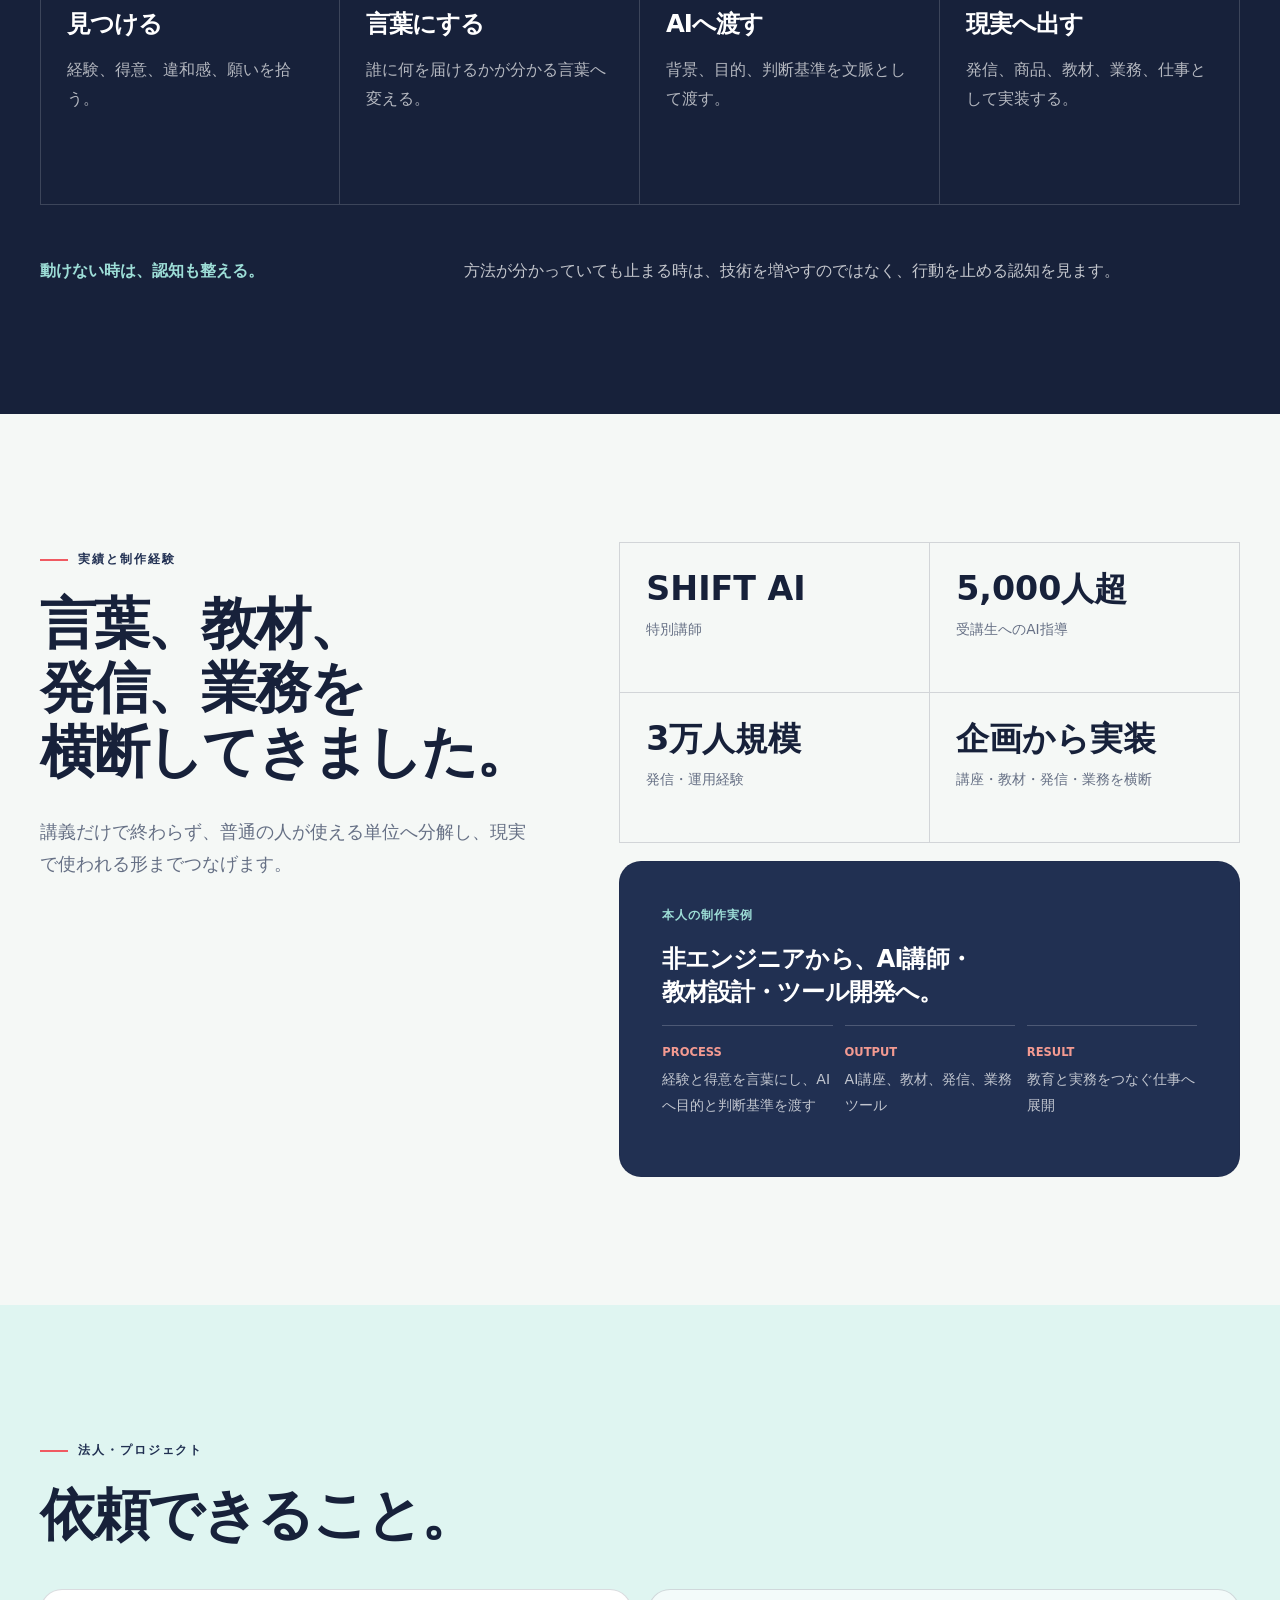
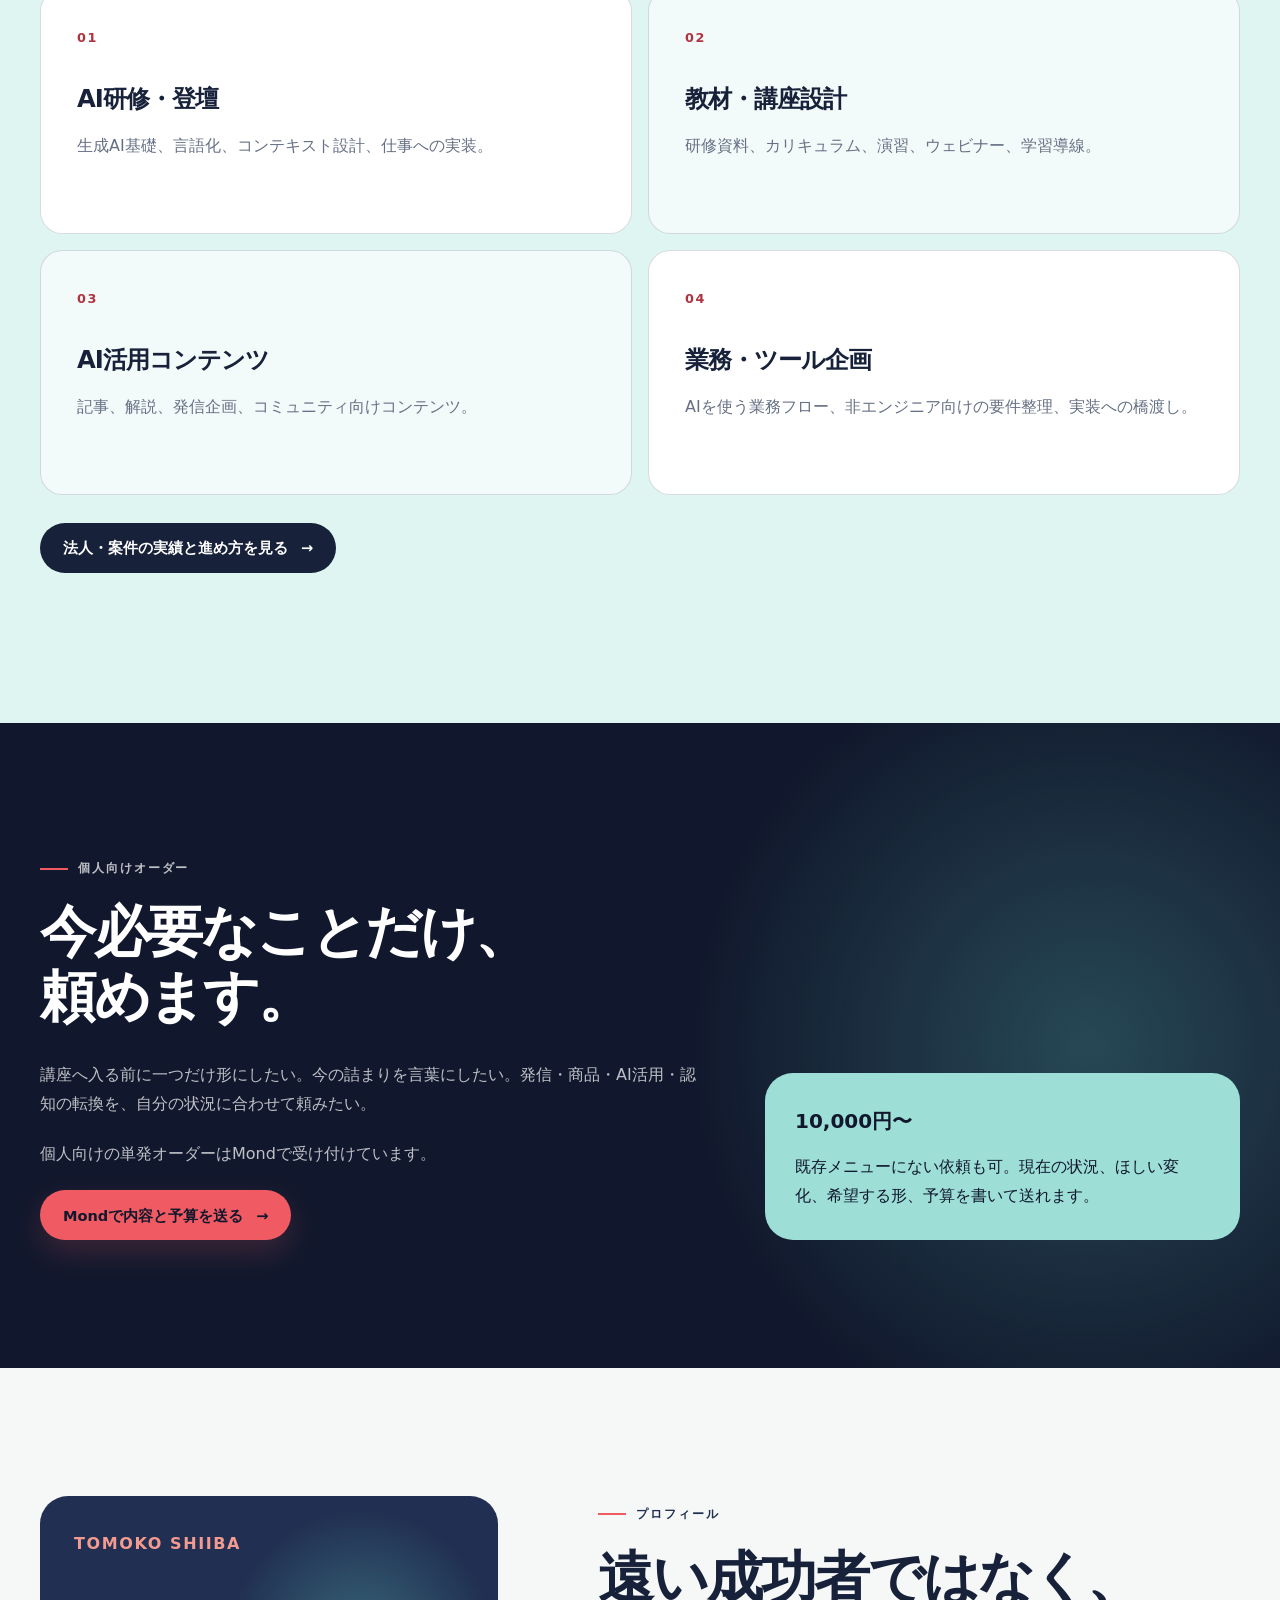
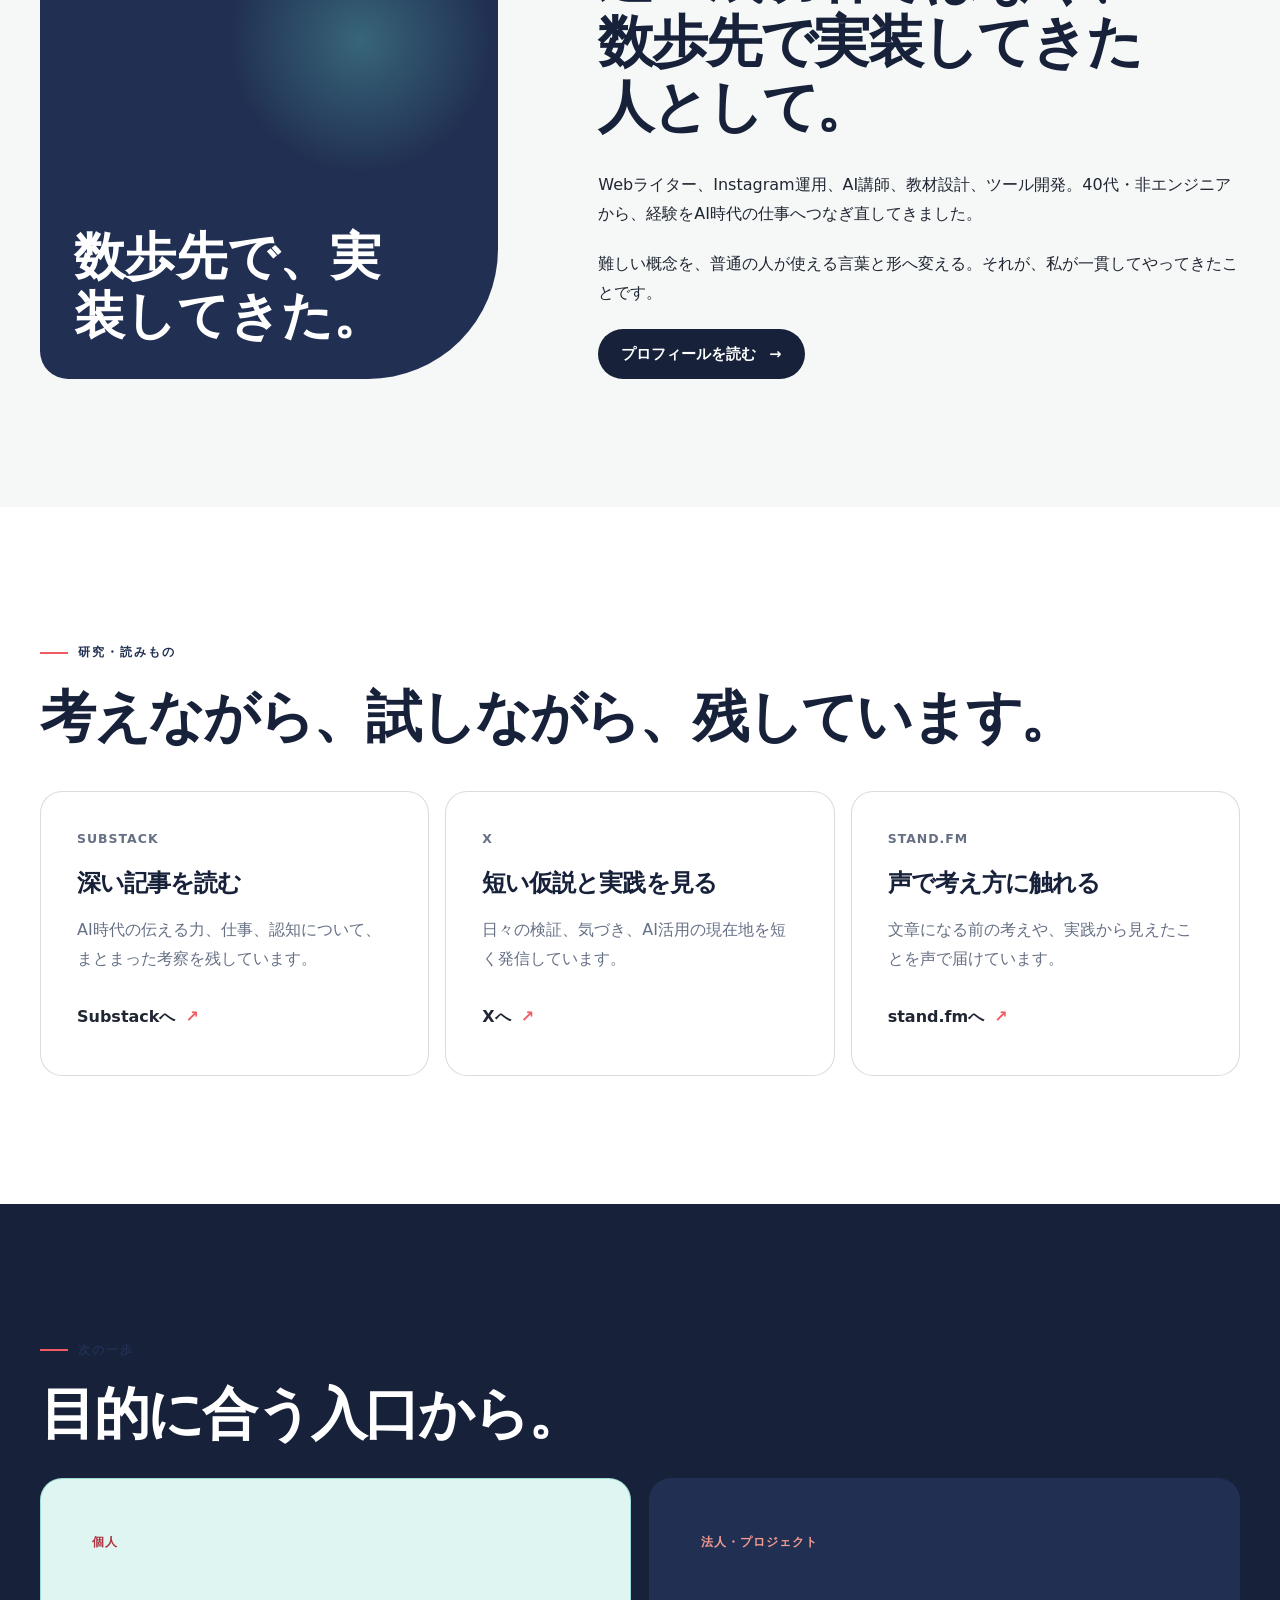
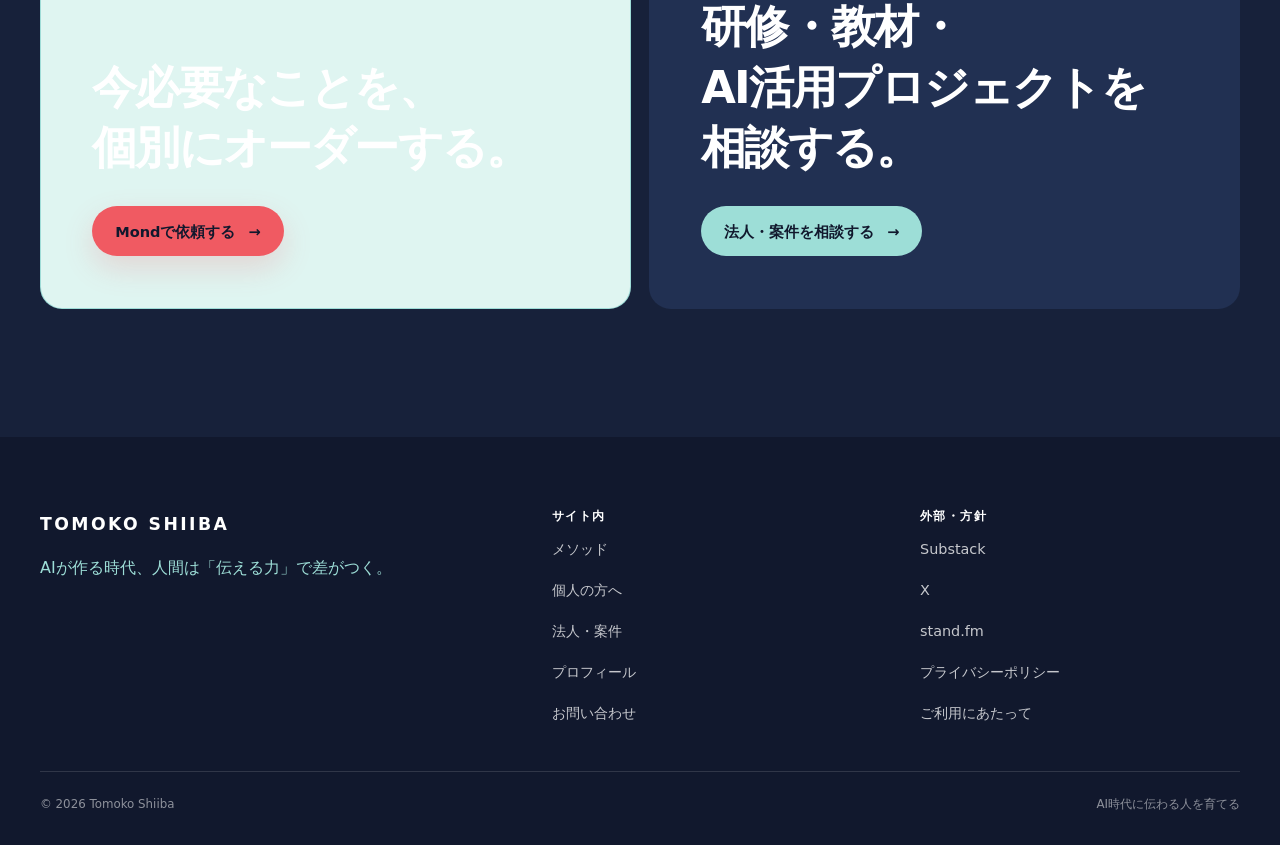
==== commit b63a6eca: "Revise brand site for Mond and corporate inquiries" ====
--- a/index.html
+++ b/index.html
@@ -4,15 +4,16 @@
   <meta charset="utf-8">
   <meta name="viewport" content="width=device-width, initial-scale=1">
   <title>椎葉ともこ｜AI時代に伝わる人を育てる</title>
-  <meta name="description" content="AIが作る時代、人間は伝える力で差がつく。得意や経験を言葉にし、AIで発信・商品・仕事の最初の成果へ。SHIFT AI特別講師・椎葉ともこの公式サイト。">
-  <meta name="theme-color" content="#1C2239">
+  <meta name="description" content="経験や得意を言葉にし、AIへ文脈として渡し、発信・商品・研修・仕事として現実に動く形へ。個人向けオーダーと法人向けAI研修・教材設計を受け付けています。">
+  <meta name="theme-color" content="#11182D">
+  <link rel="canonical" href="https://tomokocl.github.io/portfolio-site/">
   <meta property="og:type" content="website">
   <meta property="og:title" content="椎葉ともこ｜AI時代に伝わる人を育てる">
-  <meta property="og:description" content="AIが作る時代、人間は伝える力で差がつく。得意や経験を言葉にし、AIで発信・商品・仕事の最初の成果へ。">
+  <meta property="og:description" content="AIが作る時代、人間は「伝える力」で差がつく。言葉からAI、そして現実に動く形へ。">
   <meta property="og:url" content="https://tomokocl.github.io/portfolio-site/">
-  <meta property="og:image" content="https://tomokocl.github.io/portfolio-site/assets/og/og-default.png">
+  <meta property="og:image" content="https://tomokocl.github.io/portfolio-site/assets/brand/hero-human-signal.png">
   <meta name="twitter:card" content="summary_large_image">
-  <meta name="twitter:image" content="https://tomokocl.github.io/portfolio-site/assets/og/og-default.png">
+  <meta name="twitter:image" content="https://tomokocl.github.io/portfolio-site/assets/brand/hero-human-signal.png">
   <link rel="icon" href="./assets/brand/shiiba-avatar-thumb.webp" type="image/webp">
   <link rel="stylesheet" href="./styles/tokens.css">
   <link rel="stylesheet" href="./styles/base.css">
@@ -21,14 +22,26 @@
   <script type="application/ld+json">
   {
     "@context": "https://schema.org",
-    "@type": "Person",
-    "name": "椎葉ともこ",
-    "url": "https://tomokocl.github.io/portfolio-site/",
-    "image": "https://tomokocl.github.io/portfolio-site/assets/brand/shiiba-avatar-square.webp",
-    "jobTitle": "AI講師・教育者",
-    "description": "AI時代に必要な伝える力を、言語化・AI実装・認知の転換まで通して育てる。",
-    "sameAs": ["https://substack.com/@shiibatomoko", "https://x.com/tomo19055918", "https://stand.fm/channels/66814520b3df431386ba6bda"],
-    "knowsAbout": ["生成AI", "言語化", "コンテキスト設計", "発信設計", "商品設計", "AI人材育成"]
+    "@graph": [
+      {
+        "@type": "Person",
+        "name": "椎葉ともこ",
+        "url": "https://tomokocl.github.io/portfolio-site/",
+        "image": "https://tomokocl.github.io/portfolio-site/assets/brand/shiiba-avatar-square.webp",
+        "jobTitle": "AI講師・教材設計者",
+        "sameAs": [
+          "https://substack.com/@shiibatomoko",
+          "https://x.com/tomo19055918",
+          "https://stand.fm/channels/66814520b3df431386ba6bda"
+        ]
+      },
+      {
+        "@type": "ProfessionalService",
+        "name": "椎葉ともこ｜AI時代に伝わる人を育てる",
+        "url": "https://tomokocl.github.io/portfolio-site/",
+        "description": "言語化、AIへのコンテキスト設計、生成AI研修、教材・講座設計、AI活用コンテンツ、業務実装支援。"
+      }
+    ]
   }
   </script>
 </head>
@@ -36,53 +49,196 @@
   <a class="skip-link" href="#main">本文へ移動</a>
   <header class="site-header" data-header>
     <div class="site-header__inner">
-      <a class="site-brand" href="./index.html" aria-label="椎葉ともこ トップページ">TOMOKO SHIIBA</a>
+      <a class="site-brand" href="./index.html" aria-label="椎葉ともこ トップページ">
+        <span class="site-brand__name">TOMOKO SHIIBA</span>
+        <span class="site-brand__tagline">AI時代に伝わる人を育てる</span>
+      </a>
       <button class="nav-toggle" type="button" aria-expanded="false" aria-controls="site-nav" aria-label="メニューを開く" data-nav-toggle><span></span><span></span></button>
       <nav class="site-nav" id="site-nav" aria-label="主要ナビゲーション" data-nav>
-        <a href="#method">メソッド</a><a href="./programs.html">プログラム</a><a href="#proof">実績・変化</a><a href="#research">研究・読みもの</a><a href="./about.html">プロフィール</a><a href="./corporate.html">法人向け</a><a class="button button--coral" href="./contact.html">相談する</a>
+        <p class="site-nav__descriptor">椎葉ともこ｜AI時代に伝わる人を育てる</p>
+        <a href="#method">メソッド</a>
+        <a href="./programs.html">個人の方へ</a>
+        <a href="./corporate.html">法人・案件</a>
+        <a href="#proof">実績</a>
+        <a href="./about.html">プロフィール</a>
+        <a href="https://substack.com/@shiibatomoko" target="_blank" rel="noopener noreferrer">読みもの</a>
+        <a class="button button--coral" href="https://mond.how/ja/shibatomoko" target="_blank" rel="noopener noreferrer" data-mond-link data-analytics="mond_header">Mondで個別オーダー</a>
       </nav>
     </div>
   </header>
 
   <main id="main">
-    <section class="hero" aria-labelledby="hero-title">
-      <h1 id="hero-title" class="visually-hidden">AIが作る時代、人間は「伝える力」で差がつく。</h1>
-      <div class="hero__art reveal">
-        <img src="./assets/brand/hero-human-signal.png" width="1703" height="902" alt="AIが作る時代、人間は「伝える力」で差がつく。TOMOKO SHIIBA。青緑と赤の線に囲まれた女性の横顔。" fetchpriority="high">
-      </div>
-    </section>
-
-    <section class="trust-bar" aria-label="主な実績"><div class="container trust-bar__grid"><div class="trust-item"><strong>SHIFT AI</strong><span>特別講師</span></div><div class="trust-item"><strong>5,000人超</strong><span>受講生への指導経験</span></div><div class="trust-item"><strong>3万人規模</strong><span>発信・運用経験</span></div><div class="trust-item"><strong>0 → 1</strong><span>非エンジニアからツール開発</span></div></div></section>
-
-    <section class="section problem" aria-labelledby="problem-title"><div class="container">
-      <div class="problem__heading reveal"><div><p class="section-label">WHERE YOU ARE</p><h2 id="problem-title">AIを学んだ。<br>でも、まだ形になっていない。</h2></div><p class="section-intro">新しいツールを覚えても、仕事や発信が自然に生まれるわけではありません。止まっている場所は、AIの外側にあることがあります。</p></div>
-      <div class="problem-grid"><article class="card problem-card reveal"><span class="card-number">01</span><h3>何を発信すればいいか決まらない</h3><p>知識は増えたのに、自分が誰に何を届ける人なのかが言葉になっていない。</p></article><article class="card problem-card reveal"><span class="card-number">02</span><h3>AIの文章が、自分の言葉に感じられない</h3><p>AIに渡す文脈や判断基準がなく、出力がどこか他人のように見える。</p></article><article class="card problem-card reveal"><span class="card-number">03</span><h3>経験を商品や仕事へ変えられない</h3><p>できることはある。でも、相手にとっての価値として伝えられていない。</p></article><article class="card problem-card reveal"><span class="card-number">04</span><h3>投稿・販売・価格提示の直前で止まる</h3><p>方法は分かっているのに、「まだ早い」「私には無理」が繰り返し出てくる。</p></article></div>
-    </div></section>
-
-    <section class="core-statement" aria-label="ブランドの中心となる考え方"><div class="container reveal"><p class="core-statement__copy">AIを使えるだけでは、選ばれない。<br><br>何をつくるか。<br>誰に届けるか。<br>どの言葉を選ぶか。<br><br>人間側の<strong>「伝える力」</strong>が、<br>AIを仕事に変える。</p></div></section>
-
-    <section class="section method" id="method" aria-labelledby="method-title"><div class="container">
-      <p class="section-label">THE METHOD</p><h2 id="method-title">伝わる人は、<br>4つの力を行き来できる。</h2>
-      <div class="method-grid reveal"><article class="method-step"><span class="method-step__en">01 DISCOVER</span><h3>見つける</h3><p>経験、得意、違和感、願いを拾い、自分が持っている材料を見つける。</p></article><article class="method-step"><span class="method-step__en">02 WORDS</span><h3>言葉にする</h3><p>自分にも相手にも分かる言葉へ変え、誰に何を届けるかを定める。</p></article><article class="method-step"><span class="method-step__en">03 CONTEXT</span><h3>AIへ渡す</h3><p>背景、目的、判断基準をAIへ渡し、自分の意図に沿う出力をつくる。</p></article><article class="method-step"><span class="method-step__en">04 REALITY</span><h3>現実にする</h3><p>投稿、商品、サービス、業務改善など、最初の成果として外へ出す。</p></article></div>
-      <div class="inner-shift reveal"><strong>INNER SHIFT<br>動きを止める認知を整える</strong><p>「見られるのが怖い」「まだ早い」「価値を受け取れない」。技術だけでは進めないときは、行動を止める思い込みや認知も扱います。</p></div>
-    </div></section>
-
-    <section class="section outcomes" aria-labelledby="outcomes-title"><div class="container"><p class="section-label">THE FIRST REALITY</p><h2 id="outcomes-title">目指すのは、知識ではなく<br><span class="serif">「最初の現実」。</span></h2><p class="section-intro">0→1とは、大きな事業を立ち上げることだけではありません。自分の言葉が初めて外へ出て、誰かとつながる瞬間です。</p><div class="outcomes-track reveal"><article class="outcome"><span class="outcome__en">FIRST POST</span><h3>最初の投稿</h3><p>止まっていた発信を、自分の言葉で公開する。</p></article><article class="outcome"><span class="outcome__en">FIRST OFFER</span><h3>最初の商品</h3><p>経験を、相手が選べるサービスとして形にする。</p></article><article class="outcome"><span class="outcome__en">FIRST TALK</span><h3>最初の相談</h3><p>発信した言葉から、誰かとの対話が生まれる。</p></article><article class="outcome"><span class="outcome__en">FIRST REQUEST</span><h3>最初の依頼</h3><p>得意や経験が、仕事として必要とされる。</p></article><article class="outcome"><span class="outcome__en">FIRST CHANGE</span><h3>最初の業務改善</h3><p>AIを使い、日々の仕事を一つ動かす。</p></article></div></div></section>
-
-    <section class="section programs" aria-labelledby="programs-title"><div class="container"><p class="section-label">PROGRAMS</p><h2 id="programs-title">いま必要な段階から、始める。</h2><p class="section-intro">その人の代わりに作り続けるのではなく、本人が自分で言葉・AI・認知を扱える状態へ育てます。</p><div class="program-grid"><article class="card program-card reveal"><span class="status-pill">A / WORDS</span><div><h3>言葉にする</h3><p>得意、発信軸、商品テーマが曖昧な人へ。壁打ちと言語化を通して、自分が何を届ける人なのかを整理します。</p></div><a class="arrow-link" href="./programs.html#words">この段階を見る</a></article><article class="card program-card reveal"><span class="status-pill">B / 0→1</span><div><h3>最初の形をつくる</h3><p>AIを学んだが、投稿・商品・仕事まで進めない人へ。言語化、AI活用、発信・商品設計をつなぎ、最初の成果まで伴走します。</p></div><a class="arrow-link" href="./programs.html#first-reality">主力プログラムを見る</a></article><article class="card program-card reveal"><span class="status-pill">C / INNER SHIFT</span><div><h3>認知を切り替える</h3><p>方法は分かっているのに、同じ場所で止まり続ける人へ。思い込みや認知を特定し、現実で選べる状態へ整えます。</p></div><a class="arrow-link" href="./programs.html#inner-shift">この段階を見る</a></article><article class="card program-card reveal"><div><span class="status-pill">D / SCHOOL</span><h3>自分でできる力を育てる</h3></div><div><p>言葉・AI・認知を、自分で扱えるようになりたい人へ。講座またはスクール形式で、継続的に0→1をつくる基礎力を育てます。</p><a class="arrow-link" href="./programs.html#self-reliance">詳しく見る</a></div></article></div><p style="margin-top: 28px"><a class="button button--ink" href="./programs.html">プログラムを詳しく見る</a></p></div></section>
-
-    <section class="section proof" id="proof" aria-labelledby="proof-title"><div class="container proof-layout"><div class="reveal"><p class="section-label">PROOF & PRACTICE</p><h2 id="proof-title">伝える現場と、<br>動かす現場の両方を経験してきた。</h2><p class="section-intro">言葉、講座、発信、商品、業務、ツール。企画だけで終わらず、現実に使われるところまで横断してきました。</p></div><div class="reveal"><div class="proof-stats"><div class="proof-stat"><strong>3年</strong><span>AI講師としての講座経験</span></div><div class="proof-stat"><strong>5,000人超</strong><span>生成AI・AI活用を指導</span></div><div class="proof-stat"><strong>3万人規模</strong><span>発信・運用の現場</span></div><div class="proof-stat"><strong>企画 → 実装</strong><span>教材・発信・ツールを横断</span></div></div><article class="proof-case"><h3>非エンジニアから、AI講師・教材設計・ツール開発へ。</h3><dl><div><dt>BEFORE</dt><dd>専門外からの出発</dd></div><div><dt>WORDS</dt><dd>経験と得意を言語化</dd></div><div><dt>AI</dt><dd>文脈と目的を設計</dd></div><div><dt>ACTION</dt><dd>講座・教材・ツールへ</dd></div><div><dt>RESULT</dt><dd>AI時代の教育と0→1支援へ再編集</dd></div></dl></article></div></div></section>
-
-    <section class="section brand-story" aria-labelledby="story-title"><div class="container story-layout"><div class="story-visual reveal" aria-hidden="true"><small>HUMAN SIGNAL</small><p class="story-fragment">人間の感覚<br>↓<br>言葉<br>↓<br>AIへの文脈<br>↓<br>現実の成果</p></div><div class="story-copy reveal"><p class="section-label">BRAND STORY</p><h2 id="story-title">私自身も、<br>40代・非エンジニアから始めた。</h2><p>Webライター、Instagram運用、講師、教材設計、AI活用支援、ツール開発。一見ばらばらに見える経験をつないだ時、私の強みは「まだ言葉になっていないものを、伝わる形へ変えること」だと分かりました。</p><p>AIは、経験を仕事へ変える大きな道具になります。でも、本人の中にあるものが言葉になっていなければ、AIへ渡すことも、相手へ届けることもできません。</p><p class="serif">だから私は、AIの使い方だけでなく、言葉、伝え方、実装、そして必要な時には認知まで扱います。</p><a class="button button--ink" href="./about.html">プロフィールを読む</a></div></div></section>
-
-    <section class="section research" id="research" aria-labelledby="research-title"><div class="container"><div class="research-head reveal"><div><p class="section-label">RESEARCH & NOTES</p><h2 id="research-title">AI時代の人間を、<br>実験しながら考える。</h2></div><div class="research-links"><a href="https://x.com/tomo19055918" target="_blank" rel="noopener noreferrer">X</a><a href="https://stand.fm/channels/66814520b3df431386ba6bda" target="_blank" rel="noopener noreferrer">stand.fm</a></div></div><div class="research-grid"><article class="card research-card reveal"><div class="research-card__meta"><span>AI時代の伝える力</span><span>SUBSTACK</span></div><h3>AIが作る時代、なぜ「伝える力」が仕事を作るのか</h3><p>AIを使えるだけでは成果が出ない理由と、人間側に残る役割を考えます。</p><a class="arrow-link" href="https://substack.com/@shiibatomoko" target="_blank" rel="noopener noreferrer">Substackで読む</a></article><article class="card research-card reveal"><div class="research-card__meta"><span>認知と仕事</span><span>RESEARCH</span></div><h3>AIツールだけではAI人材になれない。</h3><p>準備だけを高速化してしまう時、人間側では何が起きているのかを検証します。</p><a class="arrow-link" href="https://substack.com/@shiibatomoko" target="_blank" rel="noopener noreferrer">Substackへ</a></article><article class="card research-card reveal"><div class="research-card__meta"><span>40代からのAIキャリア</span><span>RESEARCH</span></div><h3>40代からの変化は、ゼロからではなく再編集でいい。</h3><p>これまでの経験を、AI時代の発信・商品・仕事へつなぎ直します。</p><a class="arrow-link" href="https://substack.com/@shiibatomoko" target="_blank" rel="noopener noreferrer">Substackへ</a></article></div></div></section>
-
-    <section class="section corporate-band" aria-labelledby="corporate-title"><div class="container corporate-band__grid reveal"><div><p class="section-label">FOR ORGANIZATIONS</p><h2 id="corporate-title">組織の中に、<br>AIを使って伝えられる人を育てる。</h2><p>生成AIの操作だけではなく、問い、言語化、文脈、判断、発信、実装まで。受講者やチームの現在地に合わせて、研修・講座・教材を設計します。</p></div><p><a class="button button--aqua" href="./corporate.html">法人・研修について見る</a></p></div></section>
-
-    <section class="section final-cta" aria-labelledby="final-title"><div class="container reveal"><p class="section-label">START FROM HERE</p><h2 id="final-title">あなたの経験を、<br>伝わる最初の形にする。</h2><p>何を頼めばいいか決まっていなくても大丈夫です。いま止まっている場所から、必要な一歩を整理します。</p><div class="button-row"><a class="button button--coral" href="./contact.html">相談する</a><a class="button button--outline" href="https://substack.com/@shiibatomoko" target="_blank" rel="noopener noreferrer">まずは記事を読む</a></div></div></section>
+    <section class="hero" aria-labelledby="hero-title" data-hero>
+      <div class="hero__background" aria-hidden="true"></div>
+      <div class="hero__ticker hero__ticker--back" aria-hidden="true"><div class="ticker-track"><span>EXPERIENCE → WORDS → CONTEXT → AI → ACTION → RESULT　</span><span>EXPERIENCE → WORDS → CONTEXT → AI → ACTION → RESULT　</span></div></div>
+      <picture class="hero__portrait" data-hero-portrait>
+        <source media="(max-width: 700px)" srcset="./assets/brand/shiiba-hero-portrait-mobile.webp" type="image/webp">
+        <img src="./assets/brand/shiiba-hero-portrait.webp" width="803" height="900" alt="青緑の機械的なモチーフと線に包まれた黒髪の女性の横顔" loading="eager" fetchpriority="high">
+      </picture>
+      <div class="hero__ticker hero__ticker--front" aria-hidden="true"><div class="ticker-track"><span>経験を、言葉に。　言葉を、文脈に。　文脈を、AIへ。　AIを、現実へ。　</span><span>経験を、言葉に。　言葉を、文脈に。　文脈を、AIへ。　AIを、現実へ。　</span></div></div>
+      <div class="hero__copy">
+        <div class="hero__copy-inner reveal">
+          <p class="hero__eyebrow">椎葉ともこ｜AI時代に伝わる人を育てる</p>
+          <h1 id="hero-title">
+            <span class="visually-hidden">AIが作る時代、人間は「伝える力」で差がつく。</span>
+            <span class="hero__headline-desktop" aria-hidden="true"><span class="hero__line">AIが作る時代、</span><span class="hero__line">人間は<span class="hero__highlight">「伝える力」</span>で</span><span class="hero__line">差がつく。</span></span>
+            <span class="hero__headline-mobile" aria-hidden="true"><span class="hero__line">AIが作る時代、</span><span class="hero__line">人間は</span><span class="hero__line hero__highlight">「伝える力」で</span><span class="hero__line">差がつく。</span></span>
+          </h1>
+          <p class="hero__lead">経験や得意を言葉にする。<br>AIへ文脈として渡す。<br>発信・商品・研修・仕事として、現実に動く形へ。</p>
+          <p class="hero__support">個人の最初の一歩から、法人のAI人材育成・教材設計・プロジェクトまで。</p>
+          <div class="button-row">
+            <a class="button button--coral" href="https://mond.how/ja/shibatomoko" target="_blank" rel="noopener noreferrer" data-mond-link data-analytics="mond_hero">個人で依頼する</a>
+            <a class="button button--outline" href="./corporate.html" data-analytics="corporate_hero">法人・案件を相談する</a>
+          </div>
+          <p class="hero__links"><a href="https://substack.com/@shiibatomoko" target="_blank" rel="noopener noreferrer" data-analytics="substack_hero">考え方を読む</a></p>
+        </div>
+      </div>
+    </section>
+
+    <section class="trust-bar" aria-label="主な実績">
+      <div class="container trust-grid">
+        <div class="trust-item"><strong>SHIFT AI</strong><span>特別講師</span></div>
+        <div class="trust-item"><strong>5,000人超</strong><span>受講生への指導経験</span></div>
+        <div class="trust-item"><strong>3万人規模</strong><span>発信・運用経験</span></div>
+        <div class="trust-item"><strong>非エンジニアから</strong><span>AIツール開発</span></div>
+      </div>
+    </section>
+
+    <section class="section" aria-labelledby="route-title">
+      <div class="container">
+        <p class="section-label">依頼の入口</p>
+        <h2 id="route-title">今の目的に合う方へ。</h2>
+        <div class="route-grid">
+          <article class="card route-card route-card--personal reveal">
+            <p class="route-card__label">個人の方へ</p>
+            <h3>今必要なことを、<br>単発で頼む。</h3>
+            <p>得意や経験の言語化、AIへの文脈設計、発信・商品・仕事の0→1、認知の転換まで。決まったメニューではなく、今の状況に合わせてオーダーできます。</p>
+            <p class="route-card__note">Mond個別オーダー｜<span data-mond-price></span></p>
+            <a class="button button--coral" href="https://mond.how/ja/shibatomoko" target="_blank" rel="noopener noreferrer" data-mond-link data-analytics="mond_route">Mondで個別オーダーする</a>
+          </article>
+          <article class="card route-card route-card--corporate reveal">
+            <p class="route-card__label">法人・プロジェクトの方へ</p>
+            <h3>伝わり、現場で動く<br>AI活用を設計する。</h3>
+            <p>AI研修、講師・登壇、教材・カリキュラム、発信・コンテンツ、業務実装。対象者と到達点に合わせて、理解から実践まで設計します。</p>
+            <a class="button button--aqua" href="./corporate.html" data-analytics="corporate_route">法人・案件の詳細を見る</a>
+          </article>
+        </div>
+      </div>
+    </section>
+
+    <section class="section" style="background: var(--color-white)" aria-labelledby="problem-title">
+      <div class="container">
+        <div class="section-heading-split reveal">
+          <div><p class="section-label">いまの現在地</p><h2 id="problem-title">AIを学んだ。<br>でも、まだ形になっていない。</h2></div>
+          <p class="section-intro">ツールを覚えても、発信や仕事が自然に生まれるわけではありません。止まっている場所を見つけ、次の形へ進めます。</p>
+        </div>
+        <div class="problem-grid">
+          <article class="card problem-card reveal"><span class="card-number">01</span><h3>何を発信する人なのか決まらない</h3></article>
+          <article class="card problem-card reveal"><span class="card-number">02</span><h3>AIで作っても、自分の言葉に感じられない</h3></article>
+          <article class="card problem-card reveal"><span class="card-number">03</span><h3>経験を商品や仕事へ変えられない</h3></article>
+          <article class="card problem-card reveal"><span class="card-number">04</span><h3>投稿・販売・提案の直前で止まる</h3></article>
+        </div>
+      </div>
+    </section>
+
+    <section class="section method-section" id="method" aria-labelledby="method-title">
+      <div class="container">
+        <p class="section-label">独自メソッド</p>
+        <h2 id="method-title">伝わる力の4ステップ。</h2>
+        <div class="method-grid reveal">
+          <article class="method-step"><span class="method-step__number">01</span><h3>見つける</h3><p>経験、得意、違和感、願いを拾う。</p></article>
+          <article class="method-step"><span class="method-step__number">02</span><h3>言葉にする</h3><p>誰に何を届けるかが分かる言葉へ変える。</p></article>
+          <article class="method-step"><span class="method-step__number">03</span><h3>AIへ渡す</h3><p>背景、目的、判断基準を文脈として渡す。</p></article>
+          <article class="method-step"><span class="method-step__number">04</span><h3>現実へ出す</h3><p>発信、商品、教材、業務、仕事として実装する。</p></article>
+        </div>
+        <div class="method-note reveal"><strong>動けない時は、認知も整える。</strong><span>方法が分かっていても止まる時は、技術を増やすのではなく、行動を止める認知を見ます。</span></div>
+      </div>
+    </section>
+
+    <section class="section" id="proof" aria-labelledby="proof-title">
+      <div class="container proof-layout">
+        <div class="reveal"><p class="section-label">実績と制作経験</p><h2 id="proof-title">言葉、教材、発信、業務を横断してきました。</h2><p class="section-intro">講義だけで終わらず、普通の人が使える単位へ分解し、現実で使われる形までつなげます。</p></div>
+        <div class="reveal">
+          <div class="fact-grid">
+            <div class="fact"><strong>SHIFT AI</strong><span>特別講師</span></div>
+            <div class="fact"><strong>5,000人超</strong><span>受講生へのAI指導</span></div>
+            <div class="fact"><strong>3万人規模</strong><span>発信・運用経験</span></div>
+            <div class="fact"><strong>企画から実装</strong><span>講座・教材・発信・業務を横断</span></div>
+          </div>
+          <article class="card case-card">
+            <p class="case-card__caption">本人の制作実例</p>
+            <h3>非エンジニアから、AI講師・教材設計・ツール開発へ。</h3>
+            <dl class="case-flow">
+              <div><dt>PROCESS</dt><dd>経験と得意を言葉にし、AIへ目的と判断基準を渡す</dd></div>
+              <div><dt>OUTPUT</dt><dd>AI講座、教材、発信、業務ツール</dd></div>
+              <div><dt>RESULT</dt><dd>教育と実務をつなぐ仕事へ展開</dd></div>
+            </dl>
+          </article>
+        </div>
+      </div>
+    </section>
+
+    <section class="section work-section" aria-labelledby="work-title">
+      <div class="container">
+        <p class="section-label">法人・プロジェクト</p>
+        <h2 id="work-title">依頼できること。</h2>
+        <div class="service-grid">
+          <article class="card service-card reveal"><span class="card-number">01</span><h3>AI研修・登壇</h3><p>生成AI基礎、言語化、コンテキスト設計、仕事への実装。</p></article>
+          <article class="card service-card reveal"><span class="card-number">02</span><h3>教材・講座設計</h3><p>研修資料、カリキュラム、演習、ウェビナー、学習導線。</p></article>
+          <article class="card service-card reveal"><span class="card-number">03</span><h3>AI活用コンテンツ</h3><p>記事、解説、発信企画、コミュニティ向けコンテンツ。</p></article>
+          <article class="card service-card reveal"><span class="card-number">04</span><h3>業務・ツール企画</h3><p>AIを使う業務フロー、非エンジニア向けの要件整理、実装への橋渡し。</p></article>
+        </div>
+        <p style="margin-top: 28px"><a class="button button--ink" href="./corporate.html">法人・案件の実績と進め方を見る</a></p>
+      </div>
+    </section>
+
+    <section class="section order-band" aria-labelledby="order-title">
+      <div class="container order-band__grid reveal">
+        <div><p class="section-label">個人向けオーダー</p><h2 id="order-title">今必要なことだけ、頼めます。</h2><p>講座へ入る前に一つだけ形にしたい。今の詰まりを言葉にしたい。発信・商品・AI活用・認知の転換を、自分の状況に合わせて頼みたい。</p><p>個人向けの単発オーダーはMondで受け付けています。</p><a class="button button--coral" href="https://mond.how/ja/shibatomoko" target="_blank" rel="noopener noreferrer" data-mond-link data-analytics="mond_final">Mondで内容と予算を送る</a></div>
+        <aside class="order-band__aside"><strong><span data-mond-price></span></strong><span>既存メニューにない依頼も可。現在の状況、ほしい変化、希望する形、予算を書いて送れます。</span></aside>
+      </div>
+    </section>
+
+    <section class="section" aria-labelledby="profile-title">
+      <div class="container profile-panel">
+        <div class="profile-mark reveal" aria-hidden="true"><span>TOMOKO SHIIBA</span><strong>数歩先で、実装してきた。</strong></div>
+        <div class="reveal"><p class="section-label">プロフィール</p><h2 id="profile-title">遠い成功者ではなく、<br>数歩先で実装してきた人として。</h2><p>Webライター、Instagram運用、AI講師、教材設計、ツール開発。40代・非エンジニアから、経験をAI時代の仕事へつなぎ直してきました。</p><p>難しい概念を、普通の人が使える言葉と形へ変える。それが、私が一貫してやってきたことです。</p><a class="button button--ink" href="./about.html">プロフィールを読む</a></div>
+      </div>
+    </section>
+
+    <section class="section media-section" aria-labelledby="notes-title">
+      <div class="container">
+        <p class="section-label">研究・読みもの</p>
+        <h2 id="notes-title">考えながら、試しながら、残しています。</h2>
+        <div class="media-grid">
+          <article class="card media-card reveal"><p class="media-card__name">SUBSTACK</p><h3>深い記事を読む</h3><p>AI時代の伝える力、仕事、認知について、まとまった考察を残しています。</p><a class="arrow-link" href="https://substack.com/@shiibatomoko" target="_blank" rel="noopener noreferrer" data-analytics="substack_notes">Substackへ</a></article>
+          <article class="card media-card reveal"><p class="media-card__name">X</p><h3>短い仮説と実践を見る</h3><p>日々の検証、気づき、AI活用の現在地を短く発信しています。</p><a class="arrow-link" href="https://x.com/tomo19055918" target="_blank" rel="noopener noreferrer">Xへ</a></article>
+          <article class="card media-card reveal"><p class="media-card__name">STAND.FM</p><h3>声で考え方に触れる</h3><p>文章になる前の考えや、実践から見えたことを声で届けています。</p><a class="arrow-link" href="https://stand.fm/channels/66814520b3df431386ba6bda" target="_blank" rel="noopener noreferrer">stand.fmへ</a></article>
+        </div>
+      </div>
+    </section>
+
+    <section class="section final-section" aria-labelledby="final-title">
+      <div class="container">
+        <p class="section-label">次の一歩</p>
+        <h2 id="final-title">目的に合う入口から。</h2>
+        <div class="final-choice">
+          <article class="card route-card route-card--personal reveal"><p class="route-card__label">個人</p><h3>今必要なことを、<br>個別にオーダーする。</h3><a class="button button--coral" href="https://mond.how/ja/shibatomoko" target="_blank" rel="noopener noreferrer" data-mond-link data-analytics="mond_final">Mondで依頼する</a></article>
+          <article class="card route-card route-card--corporate reveal"><p class="route-card__label">法人・プロジェクト</p><h3>研修・教材・AI活用プロジェクトを相談する。</h3><a class="button button--aqua" href="./contact.html" data-analytics="corporate_form">法人・案件を相談する</a></article>
+        </div>
+      </div>
+    </section>
   </main>
 
-  <footer class="site-footer"><div class="container site-footer__inner"><div class="site-footer__identity"><p class="site-footer__brand">TOMOKO SHIIBA</p><p class="site-footer__statement">AIが作る時代、人間は「伝える力」で差がつく。</p></div><div><h2>EXPLORE</h2><nav aria-label="サイト内リンク"><a href="#method">メソッド</a><a href="./programs.html">プログラム</a><a href="#proof">実績・変化</a><a href="./about.html">プロフィール</a><a href="./corporate.html">法人向け</a><a href="./contact.html">相談する</a></nav></div><div><h2>FOLLOW</h2><nav aria-label="外部リンク"><a href="https://substack.com/@shiibatomoko" target="_blank" rel="noopener noreferrer">Substack</a><a href="https://x.com/tomo19055918" target="_blank" rel="noopener noreferrer">X</a><a href="https://stand.fm/channels/66814520b3df431386ba6bda" target="_blank" rel="noopener noreferrer">stand.fm</a></nav></div></div><div class="container site-footer__bottom"><span>© <span data-current-year>2026</span> Tomoko Shiiba</span><span>BUILDING PEOPLE WHO COMMUNICATE IN THE AI ERA</span></div></footer>
+  <footer class="site-footer">
+    <div class="container site-footer__inner">
+      <div class="site-footer__identity"><p class="site-footer__brand">TOMOKO SHIIBA</p><p class="site-footer__statement">AIが作る時代、人間は「伝える力」で差がつく。</p></div>
+      <div><h2>サイト内</h2><nav aria-label="サイト内リンク"><a href="./index.html#method">メソッド</a><a href="./programs.html">個人の方へ</a><a href="./corporate.html">法人・案件</a><a href="./about.html">プロフィール</a><a href="./contact.html">お問い合わせ</a></nav></div>
+      <div><h2>外部・方針</h2><nav aria-label="外部リンクと方針"><a href="https://substack.com/@shiibatomoko" target="_blank" rel="noopener noreferrer">Substack</a><a href="https://x.com/tomo19055918" target="_blank" rel="noopener noreferrer">X</a><a href="https://stand.fm/channels/66814520b3df431386ba6bda" target="_blank" rel="noopener noreferrer">stand.fm</a><a href="./privacy.html">プライバシーポリシー</a><a href="./legal.html">ご利用にあたって</a></nav></div>
+    </div>
+    <div class="container site-footer__bottom"><span>© <span data-current-year>2026</span> Tomoko Shiiba</span><span>AI時代に伝わる人を育てる</span></div>
+  </footer>
+  <script src="./scripts/site-config.js"></script>
   <script src="./scripts/main.js" defer></script>
 </body>
 </html>
--- a/styles/tokens.css
+++ b/styles/tokens.css
@@ -1,22 +1,32 @@
 :root {
-  --color-ink: #1c2239;
-  --color-deep-teal: #2e5866;
-  --color-aqua: #8acdc2;
-  --color-teal: #369999;
-  --color-coral: #cc3c59;
-  --color-coral-bright: #e85a70;
-  --color-cloud: #f4f8f5;
-  --color-blossom: #e5b7b2;
+  --ink-950: #11182d;
+  --ink-900: #17213a;
+  --ink-800: #213052;
+  --aqua-500: #5fc4be;
+  --aqua-300: #9dded7;
+  --aqua-100: #dff5f1;
+  --coral-500: #f05a62;
+  --coral-300: #f39a91;
+  --coral-text: #ad3440;
+  --paper: #f5f8f6;
+  --color-ink: var(--ink-900);
+  --color-deep-teal: var(--ink-800);
+  --color-aqua: var(--aqua-500);
+  --color-teal: #379b98;
+  --color-coral: var(--coral-500);
+  --color-coral-bright: var(--coral-300);
+  --color-cloud: var(--paper);
+  --color-blossom: var(--coral-300);
   --color-white: #ffffff;
-  --color-text: #25272d;
-  --color-muted: #667078;
+  --color-text: #202633;
+  --color-muted: #667085;
   --color-cream: #f7efdc;
   --color-line: rgba(28, 34, 57, 0.16);
   --font-sans: "Zen Kaku Gothic New", "Noto Sans JP", "Yu Gothic UI", "Yu Gothic", "Hiragino Kaku Gothic ProN", Meiryo, system-ui, sans-serif;
   --font-serif: "Noto Serif JP", "Yu Mincho", "Hiragino Mincho ProN", serif;
-  --font-hero: clamp(3.25rem, 7vw, 7rem);
-  --font-h2: clamp(2.25rem, 4.7vw, 4.75rem);
-  --font-h3: clamp(1.35rem, 2vw, 2rem);
+  --font-hero: clamp(3.25rem, 6.6vw, 6.5rem);
+  --font-h2: clamp(2.15rem, 4.4vw, 4.35rem);
+  --font-h3: clamp(1.3rem, 1.9vw, 1.85rem);
   --font-body-lg: clamp(1.05rem, 1.4vw, 1.25rem);
   --font-body: 1rem;
   --font-small: 0.875rem;
@@ -31,5 +41,5 @@
   --radius-sm: 16px;
   --radius-md: 22px;
   --radius-lg: 28px;
-  --header-height: 72px;
+  --header-height: 78px;
 }
--- a/styles/base.css
+++ b/styles/base.css
@@ -114,7 +114,7 @@
   top: 12px;
   left: 12px;
   padding: 10px 16px;
-  color: var(--color-white);
+  color: var(--ink-950);
   background: var(--color-coral);
   transform: translateY(-160%);
 }
--- a/styles/components.css
+++ b/styles/components.css
@@ -1,20 +1,17 @@
 .site-header {
   position: fixed;
   z-index: 100;
-  top: 0;
-  left: 0;
-  width: 100%;
+  inset: 0 0 auto;
   height: var(--header-height);
   color: var(--color-white);
-  transition: color 220ms ease, background-color 220ms ease, border-color 220ms ease;
+  transition: background-color 220ms ease, border-color 220ms ease, backdrop-filter 220ms ease;
 }
 
 .site-header.is-scrolled,
 .site-header.header-light {
-  color: var(--color-ink);
-  background: rgba(244, 248, 245, 0.94);
-  border-bottom: 1px solid var(--color-line);
-  backdrop-filter: blur(14px);
+  background: rgba(17, 24, 45, 0.9);
+  border-bottom: 1px solid rgba(255, 255, 255, 0.12);
+  backdrop-filter: blur(16px);
 }
 
 .site-header__inner {
@@ -24,39 +21,61 @@
   margin-inline: auto;
   align-items: center;
   justify-content: space-between;
+  gap: 28px;
 }
 
 .site-brand {
-  display: inline-flex;
-  min-height: 44px;
-  align-items: center;
-  font-size: 0.92rem;
+  display: grid;
+  min-height: 50px;
+  align-content: center;
+  flex: 0 0 auto;
+  text-decoration: none;
+}
+
+.site-brand__name {
+  color: var(--color-white);
+  font-size: 0.9rem;
+  font-weight: 800;
+  letter-spacing: 0.16em;
+  line-height: 1.15;
+}
+
+.site-brand__tagline {
+  margin-top: 5px;
+  color: var(--aqua-300);
+  font-size: 0.67rem;
   font-weight: 700;
-  letter-spacing: 0.14em;
-  text-decoration: none;
+  letter-spacing: 0.05em;
+  line-height: 1.2;
 }
 
 .site-nav {
   display: flex;
   align-items: center;
-  gap: 24px;
+  gap: clamp(10px, 1.3vw, 20px);
+}
+
+.site-nav__descriptor {
+  display: none;
 }
 
 .site-nav a {
   display: inline-flex;
   min-height: 44px;
   align-items: center;
-  font-size: 0.83rem;
+  color: var(--color-white);
+  font-size: 0.78rem;
   font-weight: 700;
   text-decoration: none;
+  white-space: nowrap;
 }
 
 .site-nav a:not(.button)::after {
   display: block;
   width: 0;
   height: 2px;
-  margin-top: 30px;
-  background: var(--color-coral);
+  margin-top: 28px;
+  background: var(--coral-500);
   content: "";
   transition: width 180ms ease;
 }
@@ -71,9 +90,9 @@
   width: 48px;
   height: 48px;
   padding: 0;
-  color: currentColor;
+  color: var(--color-white);
   background: transparent;
-  border: 1px solid currentColor;
+  border: 1px solid rgba(255, 255, 255, 0.72);
   border-radius: 50%;
   cursor: pointer;
 }
@@ -84,7 +103,7 @@
   height: 2px;
   margin: 4px auto;
   background: currentColor;
-  transition: transform 180ms ease, opacity 180ms ease;
+  transition: transform 180ms ease;
 }
 
 .nav-toggle[aria-expanded="true"] span:first-child {
@@ -97,13 +116,13 @@
 
 .button {
   display: inline-flex;
-  min-height: 48px;
+  min-height: 50px;
   padding: 13px 22px;
   align-items: center;
   justify-content: center;
-  gap: 14px;
-  font-size: 0.92rem;
-  font-weight: 700;
+  gap: 13px;
+  font-size: 0.91rem;
+  font-weight: 800;
   line-height: 1.35;
   text-decoration: none;
   border: 1px solid transparent;
@@ -117,56 +136,63 @@
   transition: transform 180ms ease;
 }
 
-.button:hover::after {
-  transform: translateX(5px);
-}
-
 .button:hover {
   transform: translateY(-2px);
 }
 
+.button:hover::after {
+  transform: translateX(4px);
+}
+
 .button--coral {
-  color: var(--color-white);
-  background: var(--color-coral);
+  color: var(--ink-950);
+  background: var(--coral-500);
+  box-shadow: 0 12px 30px rgba(240, 90, 98, 0.2);
 }
 
 .button--coral:hover {
-  background: var(--color-coral-bright);
+  background: var(--coral-300);
 }
 
 .button--aqua {
-  color: var(--color-ink);
-  background: var(--color-aqua);
+  color: var(--ink-950);
+  background: var(--aqua-300);
 }
 
 .button--outline {
   color: inherit;
-  background: transparent;
+  background: rgba(17, 24, 45, 0.12);
   border-color: currentColor;
+  backdrop-filter: blur(8px);
 }
 
 .button--ink {
   color: var(--color-white);
-  background: var(--color-ink);
+  background: var(--ink-900);
 }
 
 .button-row {
   display: flex;
   flex-wrap: wrap;
-  gap: 14px;
-}
-
+  gap: 12px;
+}
+
+.text-link,
 .arrow-link {
   display: inline-flex;
   min-height: 44px;
   align-items: center;
-  gap: 12px;
-  font-weight: 700;
+  gap: 10px;
+  font-weight: 800;
+  text-underline-offset: 0.3em;
+}
+
+.arrow-link {
   text-decoration: none;
 }
 
 .arrow-link::after {
-  color: var(--color-coral);
+  color: var(--coral-500);
   content: "↗";
   transition: transform 180ms ease;
 }
@@ -182,34 +208,21 @@
 
 .card-number {
   display: block;
-  margin-bottom: 38px;
-  color: var(--color-coral);
+  margin-bottom: 34px;
+  color: var(--coral-text);
   font-size: 0.8rem;
-  font-weight: 700;
+  font-weight: 800;
   letter-spacing: 0.12em;
-}
-
-.status-pill {
-  display: inline-flex;
-  min-height: 28px;
-  padding: 4px 10px;
-  align-items: center;
-  color: var(--color-ink);
-  background: var(--color-aqua);
-  font-size: 0.72rem;
-  font-weight: 700;
-  letter-spacing: 0.1em;
-  border-radius: 999px;
 }
 
 .site-footer {
   color: var(--color-cloud);
-  background: #11162a;
+  background: var(--ink-950);
 }
 
 .site-footer__inner {
   display: grid;
-  grid-template-columns: 1.4fr 1fr 1fr;
+  grid-template-columns: 1.45fr 1fr 1fr;
   gap: 48px;
   padding-block: 72px 36px;
 }
@@ -217,32 +230,31 @@
 .site-footer__brand {
   margin-bottom: 14px;
   color: var(--color-white);
-  font-size: 1.15rem;
-  font-weight: 700;
-  letter-spacing: 0.12em;
+  font-size: 1.08rem;
+  font-weight: 800;
+  letter-spacing: 0.14em;
 }
 
 .site-footer__statement {
-  max-width: 340px;
-  color: var(--color-aqua);
-  font-family: var(--font-serif);
+  max-width: 390px;
+  color: var(--aqua-300);
 }
 
 .site-footer h2 {
   margin-bottom: 14px;
   color: var(--color-white);
   font-size: 0.78rem;
-  letter-spacing: 0.14em;
+  letter-spacing: 0.12em;
 }
 
 .site-footer nav {
   display: grid;
-  gap: 8px;
+  gap: 7px;
 }
 
 .site-footer nav a {
   min-height: 34px;
-  color: rgba(255, 255, 255, 0.78);
+  color: rgba(255, 255, 255, 0.76);
   font-size: 0.9rem;
   text-decoration: none;
 }
@@ -251,36 +263,54 @@
   display: flex;
   padding-block: 22px 30px;
   justify-content: space-between;
-  color: rgba(255, 255, 255, 0.56);
-  font-size: 0.75rem;
-  border-top: 1px solid rgba(255, 255, 255, 0.14);
+  gap: 20px;
+  color: rgba(255, 255, 255, 0.52);
+  font-size: 0.74rem;
+  border-top: 1px solid rgba(255, 255, 255, 0.13);
 }
 
 .page-hero {
-  min-height: 610px;
-  padding-top: calc(var(--header-height) + 92px);
-  color: var(--color-white);
-  background: var(--color-ink);
+  position: relative;
+  min-height: 570px;
+  padding-top: calc(var(--header-height) + 80px);
+  color: var(--color-white);
+  background:
+    radial-gradient(circle at 88% 18%, rgba(95, 196, 190, 0.2), transparent 32%),
+    linear-gradient(140deg, var(--ink-950), var(--ink-800));
+  overflow: clip;
+}
+
+.page-hero::after {
+  position: absolute;
+  right: -100px;
+  bottom: -130px;
+  width: 430px;
+  aspect-ratio: 1;
+  border: 1px solid rgba(157, 222, 215, 0.3);
+  border-radius: 50%;
+  content: "";
 }
 
 .page-hero__grid {
   display: grid;
+  position: relative;
+  z-index: 1;
   grid-template-columns: minmax(0, 8fr) minmax(220px, 4fr);
-  min-height: 430px;
+  min-height: 390px;
   align-items: end;
-  gap: 60px;
-  padding-bottom: 72px;
+  gap: 58px;
+  padding-bottom: 68px;
 }
 
 .page-hero h1 {
-  max-width: 980px;
-  margin-bottom: 28px;
-  color: var(--color-white);
-  font-size: clamp(3.2rem, 7vw, 6.7rem);
+  max-width: 920px;
+  margin-bottom: 26px;
+  color: var(--color-white);
+  font-size: clamp(3rem, 6.3vw, 5.9rem);
 }
 
 .page-hero__lead {
-  max-width: 640px;
+  max-width: 690px;
   margin-bottom: 0;
   color: rgba(255, 255, 255, 0.76);
   font-size: var(--font-body-lg);
@@ -289,43 +319,12 @@
 .page-hero__marker {
   align-self: center;
   padding: 24px;
-  color: var(--color-ink);
-  background: var(--color-aqua);
-  font-size: 0.8rem;
-  font-weight: 700;
-  letter-spacing: 0.14em;
+  color: var(--ink-950);
+  background: var(--aqua-300);
+  font-size: 0.83rem;
+  font-weight: 800;
+  line-height: 1.7;
   border-radius: var(--radius-lg) var(--radius-lg) 100px var(--radius-lg);
-}
-
-.final-cta {
-  color: var(--color-white);
-  background: var(--color-ink);
-}
-
-.final-cta::before {
-  position: absolute;
-  right: -8vw;
-  bottom: -16vw;
-  width: min(48vw, 640px);
-  aspect-ratio: 1;
-  border: 2px solid rgba(232, 90, 112, 0.42);
-  border-radius: 49% 51% 64% 36% / 42% 42% 58% 58%;
-  content: "";
-  transform: rotate(-18deg);
-}
-
-.final-cta h2 {
-  max-width: 850px;
-  color: var(--color-white);
-}
-
-.final-cta p {
-  max-width: 600px;
-  color: rgba(255, 255, 255, 0.76);
-}
-
-.final-cta .button-row {
-  margin-top: 36px;
 }
 
 .faq-list {
@@ -339,21 +338,21 @@
 .faq-question {
   display: flex;
   width: 100%;
-  min-height: 80px;
+  min-height: 82px;
   padding: 20px 0;
   align-items: center;
   justify-content: space-between;
   gap: 24px;
-  color: var(--color-ink);
+  color: var(--ink-900);
   background: transparent;
-  font-weight: 700;
+  font-weight: 800;
   text-align: left;
   border: 0;
   cursor: pointer;
 }
 
 .faq-question::after {
-  color: var(--color-coral);
+  color: var(--coral-500);
   font-size: 1.4rem;
   content: "+";
 }
@@ -363,6 +362,7 @@
 }
 
 .faq-answer {
+  max-width: 780px;
   padding: 0 48px 24px 0;
 }
 
@@ -370,21 +370,84 @@
   display: none;
 }
 
-@media (max-width: 1100px) {
+.field {
+  display: grid;
+  margin-bottom: 22px;
+  gap: 8px;
+}
+
+.field label,
+.corporate-form legend {
+  color: var(--ink-900);
+  font-size: 0.87rem;
+  font-weight: 800;
+}
+
+.field input,
+.field textarea,
+.field select {
+  width: 100%;
+  min-height: 52px;
+  padding: 13px 15px;
+  color: var(--color-text);
+  background: var(--color-white);
+  border: 1px solid rgba(23, 33, 58, 0.24);
+  border-radius: 10px;
+}
+
+.field textarea {
+  min-height: 170px;
+  resize: vertical;
+}
+
+.corporate-form {
+  padding: clamp(26px, 4vw, 48px);
+  background: var(--color-white);
+  border: 1px solid var(--color-line);
+  border-radius: var(--radius-lg);
+}
+
+.form-grid {
+  display: grid;
+  grid-template-columns: repeat(2, minmax(0, 1fr));
+  gap: 0 18px;
+}
+
+.form-consent {
+  display: flex;
+  margin-bottom: 22px;
+  align-items: flex-start;
+  gap: 10px;
+  font-size: 0.87rem;
+}
+
+.form-fallback {
+  padding: clamp(28px, 5vw, 52px);
+  background: var(--aqua-100);
+  border: 1px solid rgba(95, 196, 190, 0.42);
+  border-radius: var(--radius-lg);
+}
+
+@media (max-width: 1080px) {
   .site-nav {
-    gap: 16px;
+    gap: 10px;
   }
 
   .site-nav a {
-    font-size: 0.78rem;
-  }
-}
-
-@media (max-width: 900px) {
+    font-size: 0.72rem;
+  }
+
+  .site-brand__tagline {
+    display: none;
+  }
+}
+
+@media (max-width: 980px) {
   .site-header__inner {
     width: calc(100% - 40px);
   }
 
+  .site-brand__tagline,
   .nav-toggle {
     display: block;
   }
@@ -394,17 +457,17 @@
     position: fixed;
     inset: var(--header-height) 0 auto;
     max-height: calc(100svh - var(--header-height));
-    padding: 30px 24px 40px;
+    padding: 24px 24px 38px;
     overflow-y: auto;
     color: var(--color-white);
-    background: var(--color-ink);
+    background: rgba(17, 24, 45, 0.98);
     gap: 2px;
   }
 
   .js .site-nav {
     visibility: hidden;
     opacity: 0;
-    transform: translateY(-12px);
+    transform: translateY(-10px);
     pointer-events: none;
     transition: opacity 180ms ease, transform 180ms ease, visibility 180ms ease;
   }
@@ -416,8 +479,16 @@
     pointer-events: auto;
   }
 
+  .site-nav__descriptor {
+    display: block;
+    margin: 0 0 12px;
+    color: var(--aqua-300);
+    font-size: 0.78rem;
+    font-weight: 700;
+  }
+
   .site-nav a {
-    min-height: 52px;
+    min-height: 50px;
     font-size: 1rem;
   }
 
@@ -426,7 +497,7 @@
   }
 
   .site-nav .button {
-    margin-top: 16px;
+    margin-top: 12px;
   }
 
   .site-footer__inner {
@@ -439,14 +510,23 @@
 
   .page-hero__grid {
     grid-template-columns: 1fr;
+    gap: 32px;
   }
 
   .page-hero__marker {
-    max-width: 300px;
+    max-width: 390px;
   }
 }
 
 @media (max-width: 600px) {
+  .site-header__inner {
+    width: calc(100% - 28px);
+  }
+
+  .site-brand__tagline {
+    display: none;
+  }
+
   .button-row {
     display: grid;
   }
@@ -458,7 +538,7 @@
   .site-footer__inner {
     grid-template-columns: 1fr;
     gap: 32px;
-    padding-top: 56px;
+    padding-top: 54px;
   }
 
   .site-footer__identity {
@@ -472,16 +552,19 @@
 
   .page-hero {
     min-height: auto;
-    padding-top: calc(var(--header-height) + 68px);
+    padding-top: calc(var(--header-height) + 58px);
   }
 
   .page-hero__grid {
     min-height: auto;
-    padding-bottom: 56px;
-    gap: 36px;
+    padding-bottom: 52px;
   }
 
   .page-hero h1 {
-    font-size: clamp(2.7rem, 13vw, 4rem);
-  }
-}
+    font-size: clamp(2.45rem, 12vw, 3.7rem);
+  }
+
+  .form-grid {
+    grid-template-columns: 1fr;
+  }
+}
--- a/styles/pages.css
+++ b/styles/pages.css
@@ -1,851 +1,786 @@
-/* Home hero */
+/* Dynamic home hero */
 .hero {
+  --hero-x: 0px;
+  --hero-y: 0px;
+  --hero-scale: 1;
+  display: grid;
   position: relative;
-  min-height: auto;
-  padding: calc(var(--header-height) + clamp(10px, 1.4vw, 22px)) clamp(10px, 1.4vw, 22px) clamp(10px, 1.4vw, 22px);
-  color: var(--color-white);
-  background: #080d19;
+  min-height: min(900px, 100svh);
+  padding-top: var(--header-height);
+  align-items: stretch;
+  color: var(--color-white);
+  background: var(--ink-950);
+  isolation: isolate;
   overflow: clip;
 }
 
-.hero__art {
-  width: 100%;
-  max-width: 1703px;
+.hero__background {
+  position: absolute;
+  z-index: 1;
+  inset: 0;
+  background:
+    radial-gradient(circle at 77% 42%, rgba(95, 196, 190, 0.25), transparent 31%),
+    radial-gradient(circle at 16% 75%, rgba(240, 90, 98, 0.12), transparent 27%),
+    linear-gradient(105deg, #0c1328 0%, var(--ink-900) 52%, #102740 100%);
+}
+
+.hero__background::before {
+  position: absolute;
+  inset: 0;
+  background-image:
+    linear-gradient(rgba(157, 222, 215, 0.045) 1px, transparent 1px),
+    linear-gradient(90deg, rgba(157, 222, 215, 0.045) 1px, transparent 1px);
+  background-size: 88px 88px;
+  content: "";
+  mask-image: linear-gradient(to right, transparent, #000 40%, #000);
+}
+
+.hero__background::after {
+  position: absolute;
+  right: 9vw;
+  top: 17%;
+  width: min(40vw, 590px);
+  aspect-ratio: 1;
+  border: 1px solid rgba(157, 222, 215, 0.25);
+  border-radius: 50%;
+  box-shadow: 0 0 80px rgba(95, 196, 190, 0.12);
+  content: "";
+}
+
+.hero__copy {
+  display: grid;
+  position: relative;
+  z-index: 5;
+  width: min(calc(100% - 80px), var(--container-max));
+  min-height: calc(min(900px, 100svh) - var(--header-height));
   margin-inline: auto;
-  overflow: hidden;
-  border-radius: clamp(8px, 0.9vw, 16px);
-}
-
-.hero__art img {
+  padding-block: clamp(58px, 8vh, 100px) 62px;
+  align-content: center;
+}
+
+.hero__copy-inner {
+  width: min(58vw, 780px);
+}
+
+.hero__eyebrow {
+  margin-bottom: 22px;
+  color: var(--aqua-300);
+  font-size: 0.79rem;
+  font-weight: 800;
+  letter-spacing: 0.08em;
+}
+
+.hero h1 {
+  margin-bottom: 28px;
+  color: var(--color-white);
+  font-size: clamp(3.2rem, 5.7vw, 6.2rem);
+  line-height: 1.04;
+  text-shadow: 0 4px 22px rgba(5, 10, 25, 0.28);
+}
+
+.hero__headline-mobile {
+  display: none;
+}
+
+.hero__line {
+  display: block;
+  white-space: nowrap;
+}
+
+.hero__highlight {
+  color: var(--aqua-300);
+}
+
+.hero__lead {
+  max-width: 650px;
+  margin-bottom: 14px;
+  color: var(--color-white);
+  font-size: clamp(1.05rem, 1.55vw, 1.35rem);
+  font-weight: 700;
+  line-height: 1.85;
+}
+
+.hero__support {
+  max-width: 620px;
+  margin-bottom: 30px;
+  color: rgba(255, 255, 255, 0.68);
+  font-size: 0.95rem;
+}
+
+.hero__links {
+  display: flex;
+  margin-top: 15px;
+}
+
+.hero__links a {
+  color: rgba(255, 255, 255, 0.82);
+  font-weight: 700;
+}
+
+.hero__portrait {
+  --hero-x: 0px;
+  --hero-y: 0px;
+  --hero-scale: 1;
+  position: absolute;
+  z-index: 3;
+  right: max(-2vw, -24px);
+  bottom: 0;
+  width: min(52vw, 790px);
+  transform: translate3d(var(--hero-x), var(--hero-y), 0) scale(var(--hero-scale));
+  transform-origin: 72% 82%;
+  transition: transform 160ms ease-out;
+  mask-image: linear-gradient(to right, transparent 0%, rgba(0, 0, 0, 0.25) 6%, #000 18%, #000 100%);
+}
+
+.hero__portrait img {
   width: 100%;
   height: auto;
-}
-
+  filter: saturate(0.95) contrast(1.04);
+}
+
+.hero__ticker {
+  position: absolute;
+  z-index: 2;
+  left: 0;
+  width: 100%;
+  overflow: hidden;
+  white-space: nowrap;
+  pointer-events: none;
+}
+
+.hero__ticker--back {
+  top: 27%;
+  color: rgba(157, 222, 215, 0.14);
+  font-size: clamp(2.6rem, 5.5vw, 6rem);
+  font-weight: 800;
+  letter-spacing: 0.06em;
+}
+
+.hero__ticker--front {
+  z-index: 4;
+  bottom: 16%;
+  color: rgba(255, 255, 255, 0.78);
+  font-size: clamp(0.95rem, 1.6vw, 1.4rem);
+  font-weight: 800;
+  letter-spacing: 0.12em;
+  text-shadow: 0 2px 14px rgba(5, 10, 25, 0.7);
+}
+
+.ticker-track {
+  display: inline-flex;
+  width: max-content;
+  animation: ticker-left 36s linear infinite;
+}
+
+.hero__ticker--back .ticker-track {
+  animation-name: ticker-right;
+  animation-duration: 48s;
+}
+
+.ticker-track span {
+  padding-right: 2.5em;
+}
+
+@keyframes ticker-left {
+  from { transform: translateX(0); }
+  to { transform: translateX(-50%); }
+}
+
+@keyframes ticker-right {
+  from { transform: translateX(-50%); }
+  to { transform: translateX(0); }
+}
+
+.is-page-hidden .ticker-track {
+  animation-play-state: paused;
+}
+
+/* Trust and route choice */
 .trust-bar {
-  color: var(--color-ink);
-  background: var(--color-aqua);
-}
-
-.trust-bar__grid {
-  display: grid;
-  grid-template-columns: repeat(4, 1fr);
+  background: var(--aqua-300);
+}
+
+.trust-grid {
+  display: grid;
+  grid-template-columns: repeat(4, minmax(0, 1fr));
 }
 
 .trust-item {
-  min-height: 144px;
-  padding: 30px 24px;
-  border-right: 1px solid rgba(28, 34, 57, 0.2);
+  display: grid;
+  min-height: 122px;
+  padding: 24px 22px;
+  align-content: center;
+  border-right: 1px solid rgba(17, 24, 45, 0.17);
 }
 
 .trust-item:first-child {
-  border-left: 1px solid rgba(28, 34, 57, 0.2);
+  border-left: 1px solid rgba(17, 24, 45, 0.17);
 }
 
 .trust-item strong {
+  color: var(--ink-950);
+  font-size: clamp(1.25rem, 2vw, 1.85rem);
+  line-height: 1.2;
+}
+
+.trust-item span {
+  margin-top: 7px;
+  color: rgba(17, 24, 45, 0.72);
+  font-size: 0.83rem;
+  font-weight: 700;
+}
+
+.route-grid,
+.final-choice {
+  display: grid;
+  grid-template-columns: repeat(2, minmax(0, 1fr));
+  gap: 18px;
+}
+
+.route-card {
+  display: flex;
+  min-height: 410px;
+  padding: clamp(30px, 4vw, 52px);
+  flex-direction: column;
+  background: var(--color-white);
+}
+
+.route-card--personal {
+  background: var(--aqua-100);
+  border-color: rgba(95, 196, 190, 0.5);
+}
+
+.route-card--corporate {
+  color: var(--color-white);
+  background: var(--ink-800);
+  border-color: transparent;
+}
+
+.route-card--corporate h2,
+.route-card--corporate h3 {
+  color: var(--color-white);
+}
+
+.route-card--corporate p {
+  color: rgba(255, 255, 255, 0.72);
+}
+
+.route-card__label {
+  margin-bottom: auto;
+  color: var(--coral-text);
+  font-size: 0.78rem;
+  font-weight: 800;
+  letter-spacing: 0.08em;
+}
+
+.route-card--corporate .route-card__label {
+  color: var(--coral-300);
+}
+
+.route-card h2,
+.route-card h3 {
+  margin-top: 44px;
+  font-size: clamp(2rem, 3.5vw, 3.6rem);
+}
+
+.route-card__note {
+  margin-top: 12px;
+  color: var(--ink-800);
+  font-size: 0.85rem;
+  font-weight: 800;
+}
+
+.route-card .button {
+  align-self: flex-start;
+  margin-top: 12px;
+}
+
+/* Problem and method */
+.section-heading-split {
+  display: grid;
+  grid-template-columns: 7fr 5fr;
+  align-items: end;
+  gap: 52px;
+}
+
+.problem-grid,
+.service-grid,
+.value-grid,
+.example-grid,
+.audience-grid,
+.deliverable-grid,
+.media-grid {
+  display: grid;
+  grid-template-columns: repeat(2, minmax(0, 1fr));
+  gap: 16px;
+}
+
+.problem-grid {
+  margin-top: 46px;
+  grid-template-columns: repeat(4, minmax(0, 1fr));
+}
+
+.problem-card,
+.service-card,
+.value-card,
+.example-card,
+.audience-card,
+.deliverable-card,
+.media-card {
+  padding: clamp(26px, 3vw, 36px);
+  background: var(--color-white);
+}
+
+.problem-card {
+  min-height: 270px;
+}
+
+.problem-card p,
+.service-card p,
+.value-card p,
+.example-card p,
+.audience-card p,
+.deliverable-card p,
+.media-card p {
+  color: var(--color-muted);
+}
+
+.method-section {
+  color: var(--color-white);
+  background: var(--ink-900);
+}
+
+.method-section h2,
+.method-section h3 {
+  color: var(--color-white);
+}
+
+.method-section .section-label {
+  color: var(--aqua-300);
+}
+
+.method-grid {
+  display: grid;
+  grid-template-columns: repeat(4, minmax(0, 1fr));
+  margin-top: 48px;
+  border-top: 1px solid rgba(255, 255, 255, 0.16);
+  border-bottom: 1px solid rgba(255, 255, 255, 0.16);
+}
+
+.method-step {
+  min-height: 310px;
+  padding: 32px 26px;
+  border-right: 1px solid rgba(255, 255, 255, 0.16);
+}
+
+.method-step:first-child {
+  border-left: 1px solid rgba(255, 255, 255, 0.16);
+}
+
+.method-step__number {
   display: block;
-  margin-bottom: 4px;
-  font-size: clamp(1.42rem, 2vw, 2.2rem);
-  line-height: 1.35;
-}
-
-.trust-item span {
+  margin-bottom: 58px;
+  color: var(--coral-300);
+  font-size: 0.82rem;
+  font-weight: 800;
+}
+
+.method-step p {
+  color: rgba(255, 255, 255, 0.68);
+}
+
+.method-note {
+  display: grid;
+  grid-template-columns: 4fr 8fr;
+  margin-top: 26px;
+  padding: 26px 0 0;
+  gap: 36px;
+  color: rgba(255, 255, 255, 0.75);
+}
+
+.method-note strong {
+  color: var(--aqua-300);
+}
+
+/* Evidence */
+.proof-layout {
+  display: grid;
+  grid-template-columns: 5fr 7fr;
+  gap: clamp(44px, 7vw, 92px);
+}
+
+.fact-grid {
+  display: grid;
+  grid-template-columns: repeat(2, minmax(0, 1fr));
+  border-top: 1px solid var(--color-line);
+  border-left: 1px solid var(--color-line);
+}
+
+.fact {
+  min-height: 150px;
+  padding: 26px;
+  border-right: 1px solid var(--color-line);
+  border-bottom: 1px solid var(--color-line);
+}
+
+.fact strong {
   display: block;
-  color: rgba(28, 34, 57, 0.72);
-  font-size: 0.82rem;
-}
-
-/* Problem */
-.problem {
-  background: var(--color-cloud);
-}
-
-.problem__heading {
+  color: var(--ink-900);
+  font-size: clamp(1.45rem, 2.6vw, 2.45rem);
+  line-height: 1.2;
+}
+
+.fact span {
+  display: block;
+  margin-top: 8px;
+  color: var(--color-muted);
+  font-size: 0.86rem;
+}
+
+.case-card {
+  margin-top: 18px;
+  padding: clamp(28px, 4vw, 42px);
+  color: var(--color-white);
+  background: var(--ink-800);
+}
+
+.case-card h3 {
+  color: var(--color-white);
+}
+
+.case-card__caption {
+  color: var(--aqua-300);
+  font-size: 0.78rem;
+  font-weight: 800;
+  letter-spacing: 0.08em;
+}
+
+.case-flow {
+  display: grid;
+  grid-template-columns: repeat(3, minmax(0, 1fr));
+  gap: 12px;
+}
+
+.case-flow div {
+  padding-top: 16px;
+  border-top: 1px solid rgba(255, 255, 255, 0.2);
+}
+
+.case-flow dt {
+  color: var(--coral-300);
+  font-size: 0.72rem;
+  font-weight: 800;
+}
+
+.case-flow dd {
+  margin: 5px 0 0;
+  color: rgba(255, 255, 255, 0.72);
+  font-size: 0.88rem;
+}
+
+/* Work, Mond, profile and media */
+.work-section {
+  background: var(--aqua-100);
+}
+
+.service-grid {
+  margin-top: 42px;
+}
+
+.service-card {
+  min-height: 245px;
+}
+
+.service-card:nth-child(1),
+.service-card:nth-child(4) {
+  background: var(--color-white);
+}
+
+.service-card:nth-child(2),
+.service-card:nth-child(3) {
+  background: rgba(255, 255, 255, 0.62);
+}
+
+.order-band {
+  color: var(--color-white);
+  background:
+    radial-gradient(circle at 85% 50%, rgba(95, 196, 190, 0.28), transparent 35%),
+    var(--ink-950);
+}
+
+.order-band__grid {
   display: grid;
   grid-template-columns: 7fr 5fr;
   align-items: end;
   gap: 60px;
 }
 
-.problem__heading .section-intro {
-  margin-bottom: 32px;
-}
-
-.problem-grid {
-  display: grid;
-  grid-template-columns: repeat(2, 1fr);
-  margin-top: 54px;
-  gap: 16px;
-}
-
-.problem-card {
-  min-height: 290px;
-  padding: 34px;
-}
-
-.problem-card:nth-child(1) {
-  background: var(--color-aqua);
-}
-
-.problem-card:nth-child(2) {
-  background: var(--color-cream);
-}
-
-.problem-card:nth-child(3) {
-  background: #f3dfe0;
-}
-
-.problem-card:nth-child(4) {
-  background: var(--color-white);
-}
-
-.problem-card p {
-  margin-bottom: 0;
-  color: rgba(28, 34, 57, 0.72);
-}
-
-/* Statement */
-.core-statement {
-  padding-block: clamp(96px, 12vw, 180px);
-  color: var(--color-ink);
-  background: var(--color-coral-bright);
-}
-
-.core-statement__copy {
-  position: relative;
-  max-width: 1020px;
-  margin: 0;
-  color: var(--color-ink);
-  font-size: clamp(2.7rem, 6vw, 6.6rem);
-  font-weight: 700;
-  letter-spacing: -0.055em;
-  line-height: 1.12;
-}
-
-.core-statement__copy strong {
-  display: inline-block;
-  position: relative;
-}
-
-.core-statement__copy strong::after {
-  position: absolute;
-  right: 0;
-  bottom: -2px;
-  left: 0;
-  height: 5px;
-  background: var(--color-ink);
-  content: "";
-  transform: rotate(-1deg);
-}
-
-/* Method */
-.method {
-  color: var(--color-white);
-  background: var(--color-ink);
-}
-
-.method h2,
-.method h3 {
-  color: var(--color-white);
-}
-
-.method .section-label {
-  color: var(--color-aqua);
-}
-
-.method-grid {
-  display: grid;
-  position: relative;
-  grid-template-columns: repeat(4, 1fr);
-  margin-top: 68px;
-  gap: 0;
-}
-
-.method-grid::before {
-  position: absolute;
-  top: 38px;
-  right: 0;
-  left: 0;
-  height: 2px;
-  background: rgba(138, 205, 194, 0.26);
-  content: "";
-}
-
-.method-grid::after {
-  position: absolute;
-  top: 38px;
-  left: 0;
-  width: 0;
-  height: 2px;
-  background: var(--color-aqua);
-  content: "";
-  transition: width 1.2s ease;
-}
-
-.method-grid.is-visible::after {
-  width: 100%;
-}
-
-.method-step {
-  position: relative;
-  min-height: 320px;
-  padding: 70px 26px 30px;
-  border-right: 1px solid rgba(255, 255, 255, 0.16);
-}
-
-.method-step:first-child {
-  border-left: 1px solid rgba(255, 255, 255, 0.16);
-}
-
-.method-step::before {
-  position: absolute;
-  z-index: 1;
-  top: 30px;
-  left: 24px;
-  width: 18px;
-  height: 18px;
-  background: var(--color-coral);
-  border: 4px solid var(--color-ink);
-  border-radius: 50%;
-  content: "";
-}
-
-.method-step__en {
+.order-band h2 {
+  color: var(--color-white);
+}
+
+.order-band p {
+  color: rgba(255, 255, 255, 0.73);
+}
+
+.order-band__aside {
+  padding: 30px;
+  color: var(--ink-950);
+  background: var(--aqua-300);
+  border-radius: var(--radius-lg);
+}
+
+.order-band__aside strong {
   display: block;
-  margin-bottom: 9px;
-  color: var(--color-aqua);
-  font-size: 0.75rem;
-  font-weight: 700;
-  letter-spacing: 0.14em;
-}
-
-.method-step p {
-  color: rgba(255, 255, 255, 0.66);
-}
-
-.inner-shift {
-  display: grid;
-  grid-template-columns: 1fr 2fr;
-  margin-top: 42px;
-  padding: 24px 28px;
-  align-items: center;
-  gap: 32px;
-  border-top: 3px solid var(--color-coral);
-  border-bottom: 1px solid rgba(255, 255, 255, 0.16);
-}
-
-.inner-shift strong {
-  color: var(--color-coral-bright);
-  letter-spacing: 0.08em;
-}
-
-.inner-shift p {
-  margin-bottom: 0;
-  color: rgba(255, 255, 255, 0.72);
-}
-
-/* Outcomes */
-.outcomes {
-  background: var(--color-white);
-}
-
-.outcomes-track {
-  display: grid;
-  grid-template-columns: repeat(5, minmax(200px, 1fr));
-  border-top: 1px solid var(--color-line);
-  border-bottom: 1px solid var(--color-line);
-}
-
-.outcome {
-  min-height: 260px;
-  padding: 30px 24px;
-  border-right: 1px solid var(--color-line);
-}
-
-.outcome:first-child {
-  border-left: 1px solid var(--color-line);
-}
-
-.outcome__en {
-  display: block;
-  margin-bottom: 66px;
-  color: var(--color-coral);
-  font-size: 0.73rem;
-  font-weight: 700;
-  letter-spacing: 0.12em;
-}
-
-.outcome h3 {
-  font-size: clamp(1.4rem, 2vw, 2rem);
-}
-
-.outcome p {
-  margin-bottom: 0;
-  color: var(--color-muted);
-  font-size: 0.9rem;
-}
-
-/* Programs */
-.programs {
-  background: var(--color-cloud);
-}
-
-.program-grid {
-  display: grid;
-  grid-template-columns: 1fr 1.45fr;
-  grid-template-areas:
-    "a b"
-    "c b"
-    "d d";
-  gap: 18px;
-}
-
-.program-card {
-  display: flex;
-  min-height: 300px;
-  padding: 34px;
-  flex-direction: column;
-  align-items: flex-start;
-  background: var(--color-white);
-}
-
-.program-card:nth-child(1) {
-  grid-area: a;
-}
-
-.program-card:nth-child(2) {
-  grid-area: b;
-  min-height: 618px;
-  color: var(--color-white);
-  background: var(--color-deep-teal);
-}
-
-.program-card:nth-child(3) {
-  grid-area: c;
-  background: #f3dfe0;
-}
-
-.program-card:nth-child(4) {
-  grid-area: d;
-  display: grid;
-  grid-template-columns: 1fr 1fr;
-  min-height: 250px;
-  gap: 50px;
-  color: var(--color-ink);
-  background: var(--color-aqua);
-}
-
-.program-card:nth-child(2) h3 {
-  color: var(--color-white);
-  font-size: clamp(2.4rem, 4vw, 4.4rem);
-}
-
-.program-card:nth-child(2) p {
-  color: rgba(255, 255, 255, 0.72);
-}
-
-.program-card p {
-  color: var(--color-muted);
-}
-
-.program-card .arrow-link {
-  margin-top: auto;
-}
-
-/* Proof */
-.proof {
-  background: var(--color-white);
-}
-
-.proof-layout {
+  margin-bottom: 14px;
+  font-size: 1.25rem;
+}
+
+.profile-panel {
   display: grid;
   grid-template-columns: 5fr 7fr;
-  gap: clamp(48px, 8vw, 112px);
-}
-
-.proof-stats {
-  display: grid;
-  grid-template-columns: repeat(2, 1fr);
-  border-top: 1px solid var(--color-line);
-  border-left: 1px solid var(--color-line);
-}
-
-.proof-stat {
-  min-height: 170px;
-  padding: 24px;
-  border-right: 1px solid var(--color-line);
-  border-bottom: 1px solid var(--color-line);
-}
-
-.proof-stat strong {
-  display: block;
-  margin-bottom: 8px;
-  color: var(--color-ink);
-  font-size: clamp(1.5rem, 2.5vw, 2.8rem);
-  line-height: 1.25;
-}
-
-.proof-stat span {
-  color: var(--color-muted);
-  font-size: 0.84rem;
-}
-
-.proof-case {
-  margin-top: 32px;
-  padding: 32px;
-  color: var(--color-ink);
-  background: var(--color-cream);
-  border-left: 5px solid var(--color-coral);
-}
-
-.proof-case dl {
-  display: grid;
-  grid-template-columns: repeat(5, 1fr);
-  margin-bottom: 0;
-  gap: 12px;
-}
-
-.proof-case dt {
-  color: var(--color-coral);
-  font-size: 0.68rem;
-  font-weight: 700;
-  letter-spacing: 0.1em;
-}
-
-.proof-case dd {
-  margin: 6px 0 0;
-  font-size: 0.84rem;
-  line-height: 1.55;
-}
-
-/* Story */
-.brand-story {
-  color: var(--color-ink);
-  background: var(--color-aqua);
-}
-
-.story-layout {
-  display: grid;
-  grid-template-columns: 5fr 7fr;
-  gap: clamp(48px, 8vw, 110px);
-}
-
-.story-visual {
-  display: grid;
-  position: relative;
-  min-height: 520px;
+  gap: clamp(44px, 8vw, 100px);
+}
+
+.profile-mark {
+  display: grid;
+  min-height: 450px;
   padding: 34px;
   align-content: space-between;
-  background: var(--color-ink);
-  border-radius: 30px 30px 150px 30px;
-  overflow: hidden;
-}
-
-.story-visual::before {
-  position: absolute;
-  right: -70px;
-  bottom: -70px;
-  width: 330px;
-  aspect-ratio: 1;
-  background: url("../assets/brand/shiiba-avatar-square.webp") center / cover;
-  border-radius: 50%;
-  filter: saturate(0.75) contrast(1.08);
-  content: "";
-  opacity: 0.45;
-}
-
-.story-fragment {
-  position: relative;
-  z-index: 1;
-  color: var(--color-white);
-  font-size: clamp(1.45rem, 3vw, 2.6rem);
-  font-weight: 700;
-  line-height: 1.25;
-}
-
-.story-visual small {
-  position: relative;
-  z-index: 1;
-  color: var(--color-coral-bright);
-  font-weight: 700;
+  color: var(--color-white);
+  background:
+    radial-gradient(circle at 70% 30%, rgba(95, 196, 190, 0.36), transparent 28%),
+    var(--ink-800);
+  border-radius: 28px 28px 130px 28px;
+}
+
+.profile-mark strong {
+  max-width: 320px;
+  font-size: clamp(2.1rem, 4vw, 3.7rem);
+  line-height: 1.15;
+}
+
+.profile-mark span {
+  color: var(--coral-300);
+  font-weight: 800;
   letter-spacing: 0.1em;
 }
 
-.story-copy h2 {
-  max-width: 700px;
-}
-
-.story-copy .serif {
-  font-size: 1.1rem;
-}
-
-/* Research */
-.research {
-  background: var(--color-cloud);
-}
-
-.research-head {
-  display: grid;
-  grid-template-columns: 8fr 4fr;
-  align-items: end;
-  gap: 50px;
-}
-
-.research-links {
+.media-section {
+  background: var(--color-white);
+}
+
+.media-grid {
+  grid-template-columns: repeat(3, minmax(0, 1fr));
+  margin-top: 42px;
+}
+
+.media-card {
   display: flex;
-  padding-bottom: 34px;
-  justify-content: flex-end;
-  gap: 24px;
-}
-
-.research-links a {
-  min-height: 44px;
-  font-weight: 700;
-}
-
-.research-grid {
-  display: grid;
-  grid-template-columns: 1.25fr 1fr 1fr;
-  gap: 16px;
-}
-
-.research-card {
-  display: flex;
-  min-height: 360px;
-  padding: 30px;
+  min-height: 270px;
   flex-direction: column;
+}
+
+.media-card__name {
+  color: var(--coral-text);
+  font-size: 0.78rem;
+  font-weight: 800;
+  letter-spacing: 0.08em;
+}
+
+.media-card .arrow-link {
+  margin-top: auto;
+}
+
+.final-section {
+  color: var(--color-white);
+  background: var(--ink-900);
+}
+
+.final-section h2,
+.final-section h3 {
+  color: var(--color-white);
+}
+
+.final-choice .route-card {
+  min-height: 340px;
+}
+
+/* Personal, corporate, about and contact pages */
+.intro-panel {
+  padding: clamp(28px, 4vw, 48px);
+  background: var(--aqua-100);
+  border-left: 5px solid var(--aqua-500);
+}
+
+.request-list,
+.prep-list,
+.process-list {
+  display: grid;
+  grid-template-columns: repeat(3, minmax(0, 1fr));
+  gap: 14px;
+}
+
+.request-item,
+.prep-item,
+.process-item {
+  min-height: 210px;
+  padding: 28px;
   background: var(--color-white);
-}
-
-.research-card:first-child {
-  color: var(--color-white);
-  background: var(--color-deep-teal);
-}
-
-.research-card:first-child h3 {
-  color: var(--color-white);
-  font-size: clamp(1.8rem, 3vw, 3rem);
-}
-
-.research-card:first-child p {
-  color: rgba(255, 255, 255, 0.68);
-}
-
-.research-card__meta {
-  display: flex;
-  margin-bottom: 50px;
-  justify-content: space-between;
-  color: var(--color-coral-bright);
-  font-size: 0.72rem;
-  font-weight: 700;
-  letter-spacing: 0.08em;
-}
-
-.research-card p {
-  color: var(--color-muted);
-}
-
-.research-card .arrow-link {
-  margin-top: auto;
-}
-
-/* Corporate band */
-.corporate-band {
-  color: var(--color-white);
-  background: var(--color-deep-teal);
-}
-
-.corporate-band__grid {
-  display: grid;
-  grid-template-columns: 7fr 4fr;
-  align-items: end;
-  gap: 70px;
-}
-
-.corporate-band h2 {
-  color: var(--color-white);
-}
-
-.corporate-band p {
-  color: rgba(255, 255, 255, 0.72);
-}
-
-/* Subpages */
-.state-grid,
-.theme-grid,
-.format-grid,
-.value-grid {
-  display: grid;
-  grid-template-columns: repeat(2, 1fr);
-  gap: 16px;
-}
-
-.state-card,
-.theme-card,
-.format-card,
-.value-card {
-  min-height: 230px;
-  padding: 30px;
-  background: var(--color-white);
-}
-
-.state-card:nth-child(1),
-.theme-card:nth-child(1) {
-  background: var(--color-aqua);
-}
-
-.state-card:nth-child(2),
-.theme-card:nth-child(2) {
-  background: var(--color-cream);
-}
-
-.state-card:nth-child(3),
-.theme-card:nth-child(3) {
-  background: #f3dfe0;
-}
-
-.comparison-wrap {
-  overflow-x: auto;
   border: 1px solid var(--color-line);
   border-radius: var(--radius-md);
 }
 
-.comparison-table {
-  width: 100%;
-  min-width: 920px;
-  border-collapse: collapse;
-  background: var(--color-white);
-}
-
-.comparison-table th,
-.comparison-table td {
-  padding: 20px;
-  text-align: left;
-  vertical-align: top;
-  border-right: 1px solid var(--color-line);
-  border-bottom: 1px solid var(--color-line);
-}
-
-.comparison-table th {
-  color: var(--color-ink);
-  background: var(--color-aqua);
-  font-size: 0.86rem;
-}
-
-.comparison-table tr:last-child td {
-  border-bottom: 0;
-}
-
-.comparison-table td:last-child,
-.comparison-table th:last-child {
-  border-right: 0;
-}
-
-.program-detail-list {
-  display: grid;
-  gap: 18px;
-}
-
-.program-detail {
-  display: grid;
-  grid-template-columns: 4fr 8fr;
-  min-height: 260px;
-  padding: 38px;
-  gap: 48px;
-  background: var(--color-white);
-}
-
-.program-detail:nth-child(2) {
-  color: var(--color-white);
-  background: var(--color-deep-teal);
-}
-
-.program-detail:nth-child(2) h3 {
-  color: var(--color-white);
-}
-
-.program-detail:nth-child(2) p,
-.program-detail:nth-child(2) li {
-  color: rgba(255, 255, 255, 0.72);
-}
-
-.program-detail dl {
-  display: grid;
-  grid-template-columns: repeat(2, 1fr);
-  gap: 18px;
-}
-
-.program-detail dt {
-  color: var(--color-coral);
-  font-size: 0.76rem;
-  font-weight: 700;
-  letter-spacing: 0.08em;
-}
-
-.program-detail dd {
-  margin: 4px 0 0;
-}
-
-.process-list {
-  display: grid;
-  grid-template-columns: repeat(4, 1fr);
-  border-top: 1px solid var(--color-line);
-}
-
-.process-item {
-  min-height: 250px;
-  padding: 30px 24px;
-  border-right: 1px solid var(--color-line);
-  border-bottom: 1px solid var(--color-line);
-}
-
-.process-item:first-child {
-  border-left: 1px solid var(--color-line);
-}
-
+.request-item strong,
+.prep-item strong,
+.process-item strong {
+  display: block;
+  margin-bottom: 14px;
+  color: var(--ink-900);
+  font-size: 1.18rem;
+}
+
+.request-item span,
+.prep-item span,
 .process-item span {
   display: block;
-  margin-bottom: 52px;
-  color: var(--color-coral);
-  font-weight: 700;
-}
-
-.ratio-layout {
-  display: grid;
-  grid-template-columns: 7fr 3fr;
-  gap: 18px;
-}
-
-.ratio-card {
-  min-height: 420px;
-  padding: 38px;
-  background: var(--color-white);
-}
-
-.ratio-card:first-child {
-  background: var(--color-aqua);
-}
-
-.ratio-card:last-child {
-  color: var(--color-white);
-  background: var(--color-coral);
-}
-
-.ratio-card:last-child h3 {
-  color: var(--color-white);
-}
-
-.ratio-card ul {
-  columns: 2;
-}
-
-.timeline-edit {
-  display: grid;
-  gap: 0;
+  margin-bottom: 28px;
+  color: var(--coral-text);
+  font-size: 0.76rem;
+  font-weight: 800;
+}
+
+.price-panel {
+  display: grid;
+  grid-template-columns: 4fr 8fr;
+  align-items: center;
+  padding: clamp(30px, 5vw, 58px);
+  gap: 42px;
+  color: var(--color-white);
+  background: var(--ink-800);
+  border-radius: var(--radius-lg);
+}
+
+.price-panel strong {
+  color: var(--aqua-300);
+  font-size: clamp(2.5rem, 5vw, 5rem);
+  line-height: 1;
+}
+
+.price-panel p {
+  margin-bottom: 0;
+  color: rgba(255, 255, 255, 0.74);
+}
+
+.deliverable-grid {
+  grid-template-columns: repeat(5, minmax(0, 1fr));
+}
+
+.deliverable-card {
+  min-height: 160px;
+}
+
+.work-proof {
+  display: grid;
+  grid-template-columns: 4fr 8fr;
+  gap: 54px;
+}
+
+.work-proof__facts {
+  display: grid;
+  gap: 12px;
+}
+
+.work-proof__fact {
+  padding: 22px 0;
   border-top: 1px solid var(--color-line);
 }
 
-.timeline-edit__item {
+.work-proof__fact:last-child {
+  border-bottom: 1px solid var(--color-line);
+}
+
+.work-proof__fact strong {
+  display: block;
+  color: var(--ink-900);
+}
+
+.work-proof__fact span {
+  color: var(--color-muted);
+  font-size: 0.88rem;
+}
+
+.timeline {
+  border-top: 1px solid var(--color-line);
+}
+
+.timeline__item {
   display: grid;
   grid-template-columns: 3fr 9fr;
-  padding: 30px 0;
+  padding: 28px 0;
   gap: 34px;
   border-bottom: 1px solid var(--color-line);
 }
 
-.timeline-edit__item strong {
-  color: var(--color-coral);
-}
-
-.corporate-hero .page-hero__marker {
-  background: var(--color-coral-bright);
-}
-
-.contact-layout {
+.timeline__item > strong {
+  color: var(--coral-text);
+  font-size: 0.8rem;
+  letter-spacing: 0.07em;
+}
+
+.principles {
+  display: grid;
+  grid-template-columns: repeat(3, minmax(0, 1fr));
+  gap: 15px;
+}
+
+.principle {
+  min-height: 220px;
+  padding: 30px;
+  color: var(--color-white);
+  background: var(--ink-800);
+  border-radius: var(--radius-md);
+}
+
+.principle h3 {
+  color: var(--color-white);
+}
+
+.principle p {
+  color: rgba(255, 255, 255, 0.7);
+}
+
+.contact-route {
   display: grid;
   grid-template-columns: 5fr 7fr;
-  gap: clamp(48px, 8vw, 100px);
-}
-
-.contact-channels {
-  display: grid;
-  margin-top: 40px;
-  gap: 12px;
-}
-
-.contact-channel {
-  padding: 20px 0;
-  border-top: 1px solid var(--color-line);
-}
-
-.contact-channel:last-child {
-  border-bottom: 1px solid var(--color-line);
-}
-
-.inquiry-form {
-  padding: clamp(28px, 4vw, 48px);
+  gap: 18px;
+}
+
+.contact-route__card {
+  min-height: 310px;
+  padding: clamp(28px, 4vw, 44px);
   background: var(--color-white);
-  border: 1px solid var(--color-line);
-  border-radius: var(--radius-lg);
-}
-
-.form-field {
-  display: grid;
-  margin-bottom: 24px;
-  gap: 8px;
-}
-
-.form-field label,
-.inquiry-form legend {
-  color: var(--color-ink);
-  font-size: 0.86rem;
-  font-weight: 700;
-}
-
-.form-field input,
-.form-field textarea,
-.form-field select {
-  width: 100%;
-  min-height: 50px;
-  padding: 13px 15px;
-  color: var(--color-text);
-  background: var(--color-cloud);
-  border: 1px solid rgba(28, 34, 57, 0.26);
-  border-radius: 10px;
-}
-
-.form-field textarea {
-  min-height: 160px;
-  resize: vertical;
-}
-
-.inquiry-form fieldset {
-  padding: 0;
-  margin: 0 0 24px;
-  border: 0;
-}
-
-.radio-grid {
-  display: grid;
-  grid-template-columns: repeat(2, 1fr);
-  margin-top: 10px;
-  gap: 8px;
-}
-
-.radio-option {
-  display: flex;
-  min-height: 48px;
-  padding: 10px 12px;
-  align-items: center;
-  gap: 9px;
-  background: var(--color-cloud);
-  border: 1px solid var(--color-line);
-  border-radius: 10px;
-}
-
-.form-note,
-.form-status {
-  color: var(--color-muted);
-  font-size: 0.82rem;
+}
+
+.contact-route__card:first-child {
+  background: var(--aqua-100);
+}
+
+.form-shell {
+  width: min(100%, 880px);
+}
+
+.legal-copy {
+  width: min(100%, 820px);
+}
+
+.legal-copy h2 {
+  margin-top: 52px;
+  font-size: clamp(1.65rem, 3vw, 2.7rem);
+}
+
+.legal-copy ul {
+  margin-bottom: 30px;
 }
 
 .not-found {
@@ -854,7 +789,7 @@
   padding: 40px 20px;
   place-items: center;
   color: var(--color-white);
-  background: var(--color-ink);
+  background: var(--ink-950);
 }
 
 .not-found__inner {
@@ -863,7 +798,7 @@
 
 .not-found strong {
   display: block;
-  color: var(--color-coral-bright);
+  color: var(--coral-300);
   font-size: clamp(5rem, 20vw, 12rem);
   line-height: 1;
 }
@@ -873,51 +808,77 @@
   font-size: clamp(2.5rem, 6vw, 5rem);
 }
 
-@media (max-width: 1050px) {
-  .outcomes-track {
-    grid-template-columns: repeat(3, 1fr);
-  }
-
-  .outcome:nth-child(4),
-  .outcome:nth-child(5) {
-    border-top: 1px solid var(--color-line);
-  }
-
-  .research-grid {
-    grid-template-columns: repeat(2, 1fr);
-  }
-
-  .research-card:first-child {
-    grid-column: 1 / -1;
+@media (max-width: 1100px) {
+  .hero__copy-inner {
+    width: min(61vw, 700px);
+  }
+
+  .hero h1 {
+    font-size: clamp(3rem, 5.8vw, 5.3rem);
+  }
+
+  .problem-grid {
+    grid-template-columns: repeat(2, minmax(0, 1fr));
+  }
+
+  .deliverable-grid {
+    grid-template-columns: repeat(3, minmax(0, 1fr));
   }
 }
 
 @media (max-width: 900px) {
-  .trust-bar__grid {
-    grid-template-columns: repeat(2, 1fr);
-  }
-
-  .trust-item:nth-child(3),
-  .trust-item:nth-child(4) {
-    border-top: 1px solid rgba(28, 34, 57, 0.2);
-  }
-
-  .trust-item:nth-child(odd) {
-    border-left: 1px solid rgba(28, 34, 57, 0.2);
-  }
-
-  .problem__heading,
+  .hero {
+    min-height: min(820px, 100svh);
+  }
+
+  .hero__copy {
+    width: min(calc(100% - 48px), var(--container-max));
+    min-height: calc(min(820px, 100svh) - var(--header-height));
+    padding-block: 48px 38px;
+    align-content: start;
+  }
+
+  .hero__copy-inner {
+    width: min(100%, 670px);
+  }
+
+  .hero h1 {
+    font-size: clamp(2.7rem, 8vw, 4.6rem);
+  }
+
+  .hero__headline-desktop {
+    display: none;
+  }
+
+  .hero__headline-mobile {
+    display: block;
+  }
+
+  .hero__portrait {
+    right: -2vw;
+    width: min(65vw, 570px);
+  }
+
+  .hero__ticker--back {
+    display: none;
+  }
+
+  .hero__ticker--front {
+    bottom: 7%;
+  }
+
+  .section-heading-split,
   .proof-layout,
-  .story-layout,
-  .research-head,
-  .corporate-band__grid,
-  .contact-layout {
+  .order-band__grid,
+  .profile-panel,
+  .work-proof,
+  .contact-route {
     grid-template-columns: 1fr;
     gap: 36px;
   }
 
   .method-grid {
-    grid-template-columns: repeat(2, 1fr);
+    grid-template-columns: repeat(2, minmax(0, 1fr));
   }
 
   .method-step:nth-child(3),
@@ -925,158 +886,180 @@
     border-top: 1px solid rgba(255, 255, 255, 0.16);
   }
 
-  .method-grid::before,
-  .method-grid::after {
-    display: none;
-  }
-
-  .inner-shift {
+  .request-list,
+  .prep-list,
+  .process-list {
+    grid-template-columns: repeat(2, minmax(0, 1fr));
+  }
+
+  .media-grid,
+  .principles {
     grid-template-columns: 1fr;
   }
 
-  .program-grid {
-    grid-template-columns: 1fr 1fr;
-    grid-template-areas:
-      "a c"
-      "b b"
-      "d d";
-  }
-
-  .program-card:nth-child(2) {
-    min-height: 500px;
-  }
-
-  .proof-case dl {
-    grid-template-columns: repeat(2, 1fr);
-  }
-
-  .research-links {
-    padding-bottom: 0;
-    justify-content: flex-start;
-  }
-
-  .program-detail {
+  .media-card {
+    min-height: 220px;
+  }
+
+  .price-panel {
     grid-template-columns: 1fr;
-    gap: 20px;
-  }
-
-  .process-list {
-    grid-template-columns: repeat(2, 1fr);
+    gap: 22px;
   }
 }
 
 @media (max-width: 600px) {
   .hero {
-    padding-top: calc(var(--header-height) + 8px);
-    padding-inline: 6px;
-    padding-bottom: 6px;
-  }
-
-  .hero__art {
-    border-radius: 6px;
+    min-height: min(820px, 100svh);
+  }
+
+  .hero__copy {
+    width: calc(100% - 36px);
+    min-height: calc(min(820px, 100svh) - var(--header-height));
+    padding-top: 28px;
+    align-content: start;
+  }
+
+  .hero__eyebrow {
+    max-width: 260px;
+    margin-bottom: 14px;
+    font-size: 0.7rem;
+  }
+
+  .hero h1 {
+    margin-bottom: 20px;
+    font-size: clamp(2rem, 9vw, 2.75rem);
+    line-height: 1.08;
+  }
+
+  .hero__lead {
+    max-width: 94%;
+    margin-bottom: 10px;
+    font-size: 0.95rem;
+    line-height: 1.72;
+  }
+
+  .hero__support {
+    max-width: 86%;
+    margin-bottom: 18px;
+    font-size: 0.78rem;
+    line-height: 1.65;
+  }
+
+  .hero__copy .button-row {
+    width: min(100%, 330px);
+    gap: 8px;
+  }
+
+  .hero__copy .button {
+    min-height: 46px;
+    padding-block: 10px;
+    font-size: 0.83rem;
+  }
+
+  .hero__links {
+    margin-top: 8px;
+    font-size: 0.82rem;
+  }
+
+  .hero__portrait {
+    right: -19vw;
+    bottom: 0;
+    width: min(98vw, 560px);
+    mask-image: linear-gradient(to right, transparent 0%, rgba(0, 0, 0, 0.22) 5%, #000 21%, #000 100%);
+  }
+
+  .hero__ticker--front {
+    bottom: 3.5%;
+    font-size: 0.78rem;
+  }
+
+  .trust-grid {
+    grid-template-columns: repeat(2, minmax(0, 1fr));
   }
 
   .trust-item {
-    min-height: 128px;
-    padding: 24px 16px;
+    min-height: 112px;
+    padding: 20px 16px;
+    border-bottom: 1px solid rgba(17, 24, 45, 0.17);
   }
 
   .trust-item strong {
-    font-size: 1.25rem;
-  }
-
+    font-size: 1.18rem;
+  }
+
+  .route-grid,
+  .final-choice,
   .problem-grid,
-  .state-grid,
-  .theme-grid,
-  .format-grid,
+  .service-grid,
   .value-grid,
-  .research-grid,
-  .proof-stats {
+  .example-grid,
+  .audience-grid,
+  .deliverable-grid,
+  .request-list,
+  .prep-list,
+  .process-list {
     grid-template-columns: 1fr;
   }
 
-  .problem-card {
-    min-height: 250px;
-    padding: 28px;
-  }
-
-  .core-statement__copy {
-    font-size: clamp(2.35rem, 12vw, 4rem);
-  }
-
-  .method-grid,
-  .outcomes-track,
-  .program-grid,
-  .process-list {
+  .route-card {
+    min-height: 360px;
+  }
+
+  .problem-card,
+  .service-card,
+  .request-item,
+  .prep-item,
+  .process-item {
+    min-height: auto;
+  }
+
+  .method-grid {
     grid-template-columns: 1fr;
   }
 
   .method-step,
   .method-step:first-child {
     min-height: auto;
-    padding: 38px 24px;
+    padding: 30px 22px;
     border: 0;
     border-top: 1px solid rgba(255, 255, 255, 0.16);
   }
 
-  .method-step::before {
-    display: none;
-  }
-
-  .outcome,
-  .outcome:first-child,
-  .outcome:nth-child(4),
-  .outcome:nth-child(5) {
-    min-height: 220px;
-    border: 0;
-    border-top: 1px solid var(--color-line);
-  }
-
-  .outcome:last-child {
-    border-bottom: 1px solid var(--color-line);
-  }
-
-  .outcome__en {
-    margin-bottom: 35px;
-  }
-
-  .program-grid {
-    grid-template-areas:
-      "a"
-      "b"
-      "c"
-      "d";
-  }
-
-  .program-card,
-  .program-card:nth-child(2) {
+  .method-step__number {
+    margin-bottom: 26px;
+  }
+
+  .method-note {
+    grid-template-columns: 1fr;
+    gap: 8px;
+  }
+
+  .fact-grid,
+  .case-flow {
+    grid-template-columns: 1fr;
+  }
+
+  .fact {
+    min-height: 125px;
+  }
+
+  .profile-mark {
     min-height: 360px;
   }
 
-  .program-card:nth-child(4) {
-    display: flex;
-  }
-
-  .proof-case dl,
-  .program-detail dl,
-  .radio-grid {
+  .timeline__item {
     grid-template-columns: 1fr;
-  }
-
-  .research-card:first-child {
-    grid-column: auto;
-  }
-
-  .ratio-layout {
-    grid-template-columns: 1fr;
-  }
-
-  .ratio-card ul {
-    columns: 1;
-  }
-
-  .timeline-edit__item {
-    grid-template-columns: 1fr;
-    gap: 6px;
-  }
-}
+    gap: 8px;
+  }
+}
+
+@media (prefers-reduced-motion: reduce) {
+  .ticker-track {
+    animation: none !important;
+  }
+
+  .hero__portrait {
+    transform: none !important;
+    transition: none !important;
+  }
+}
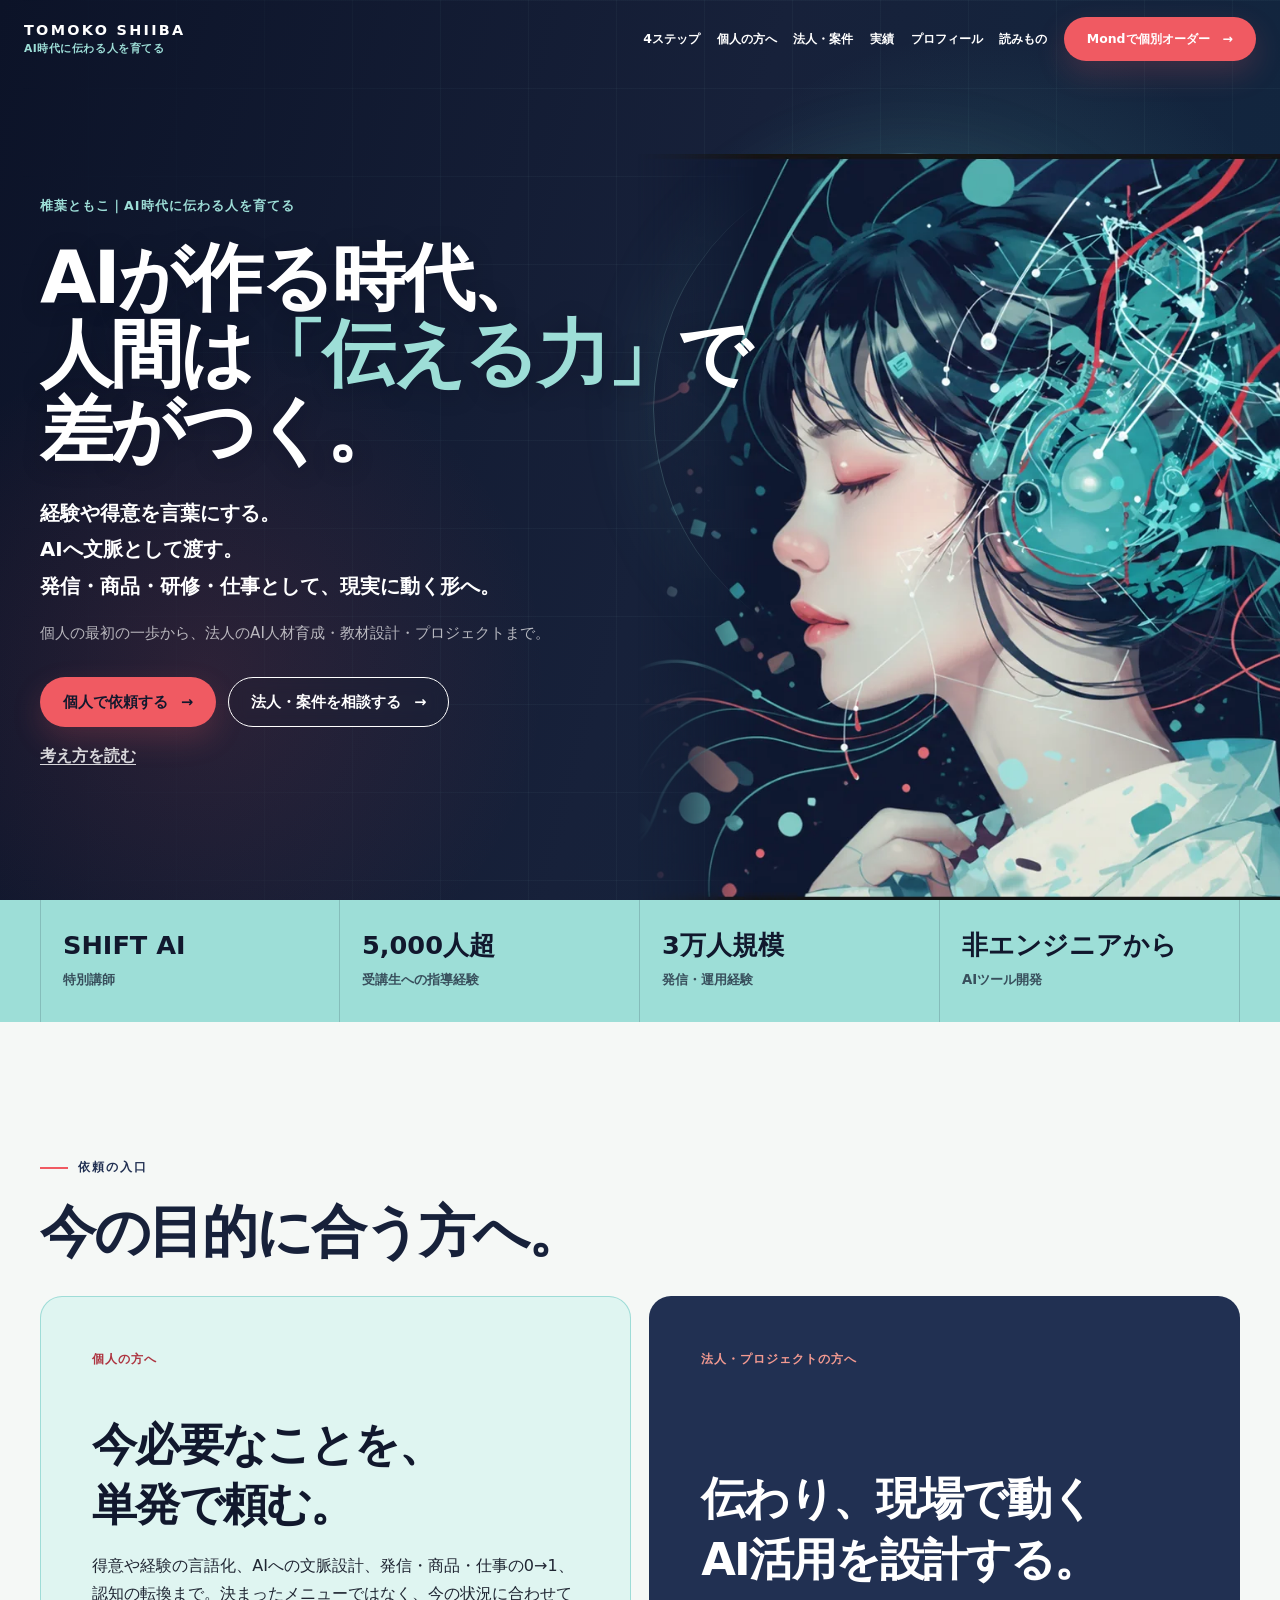
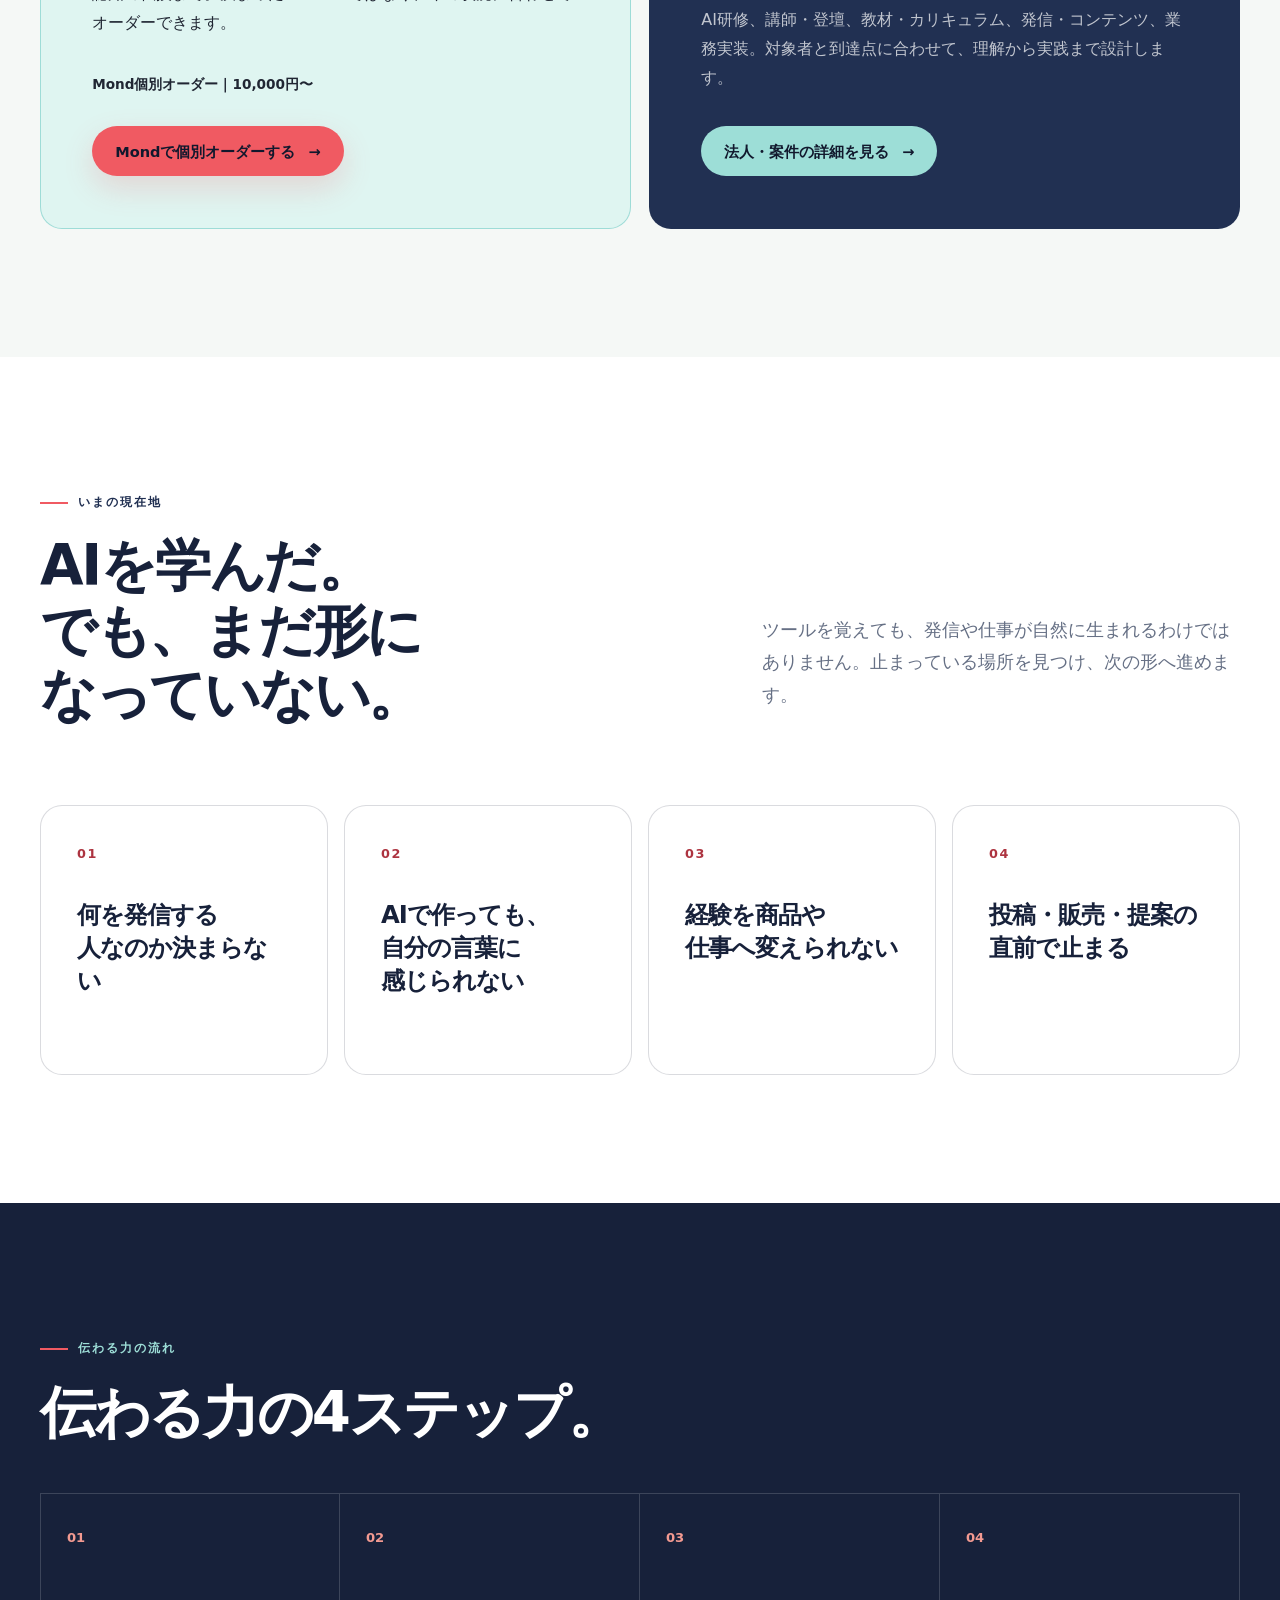
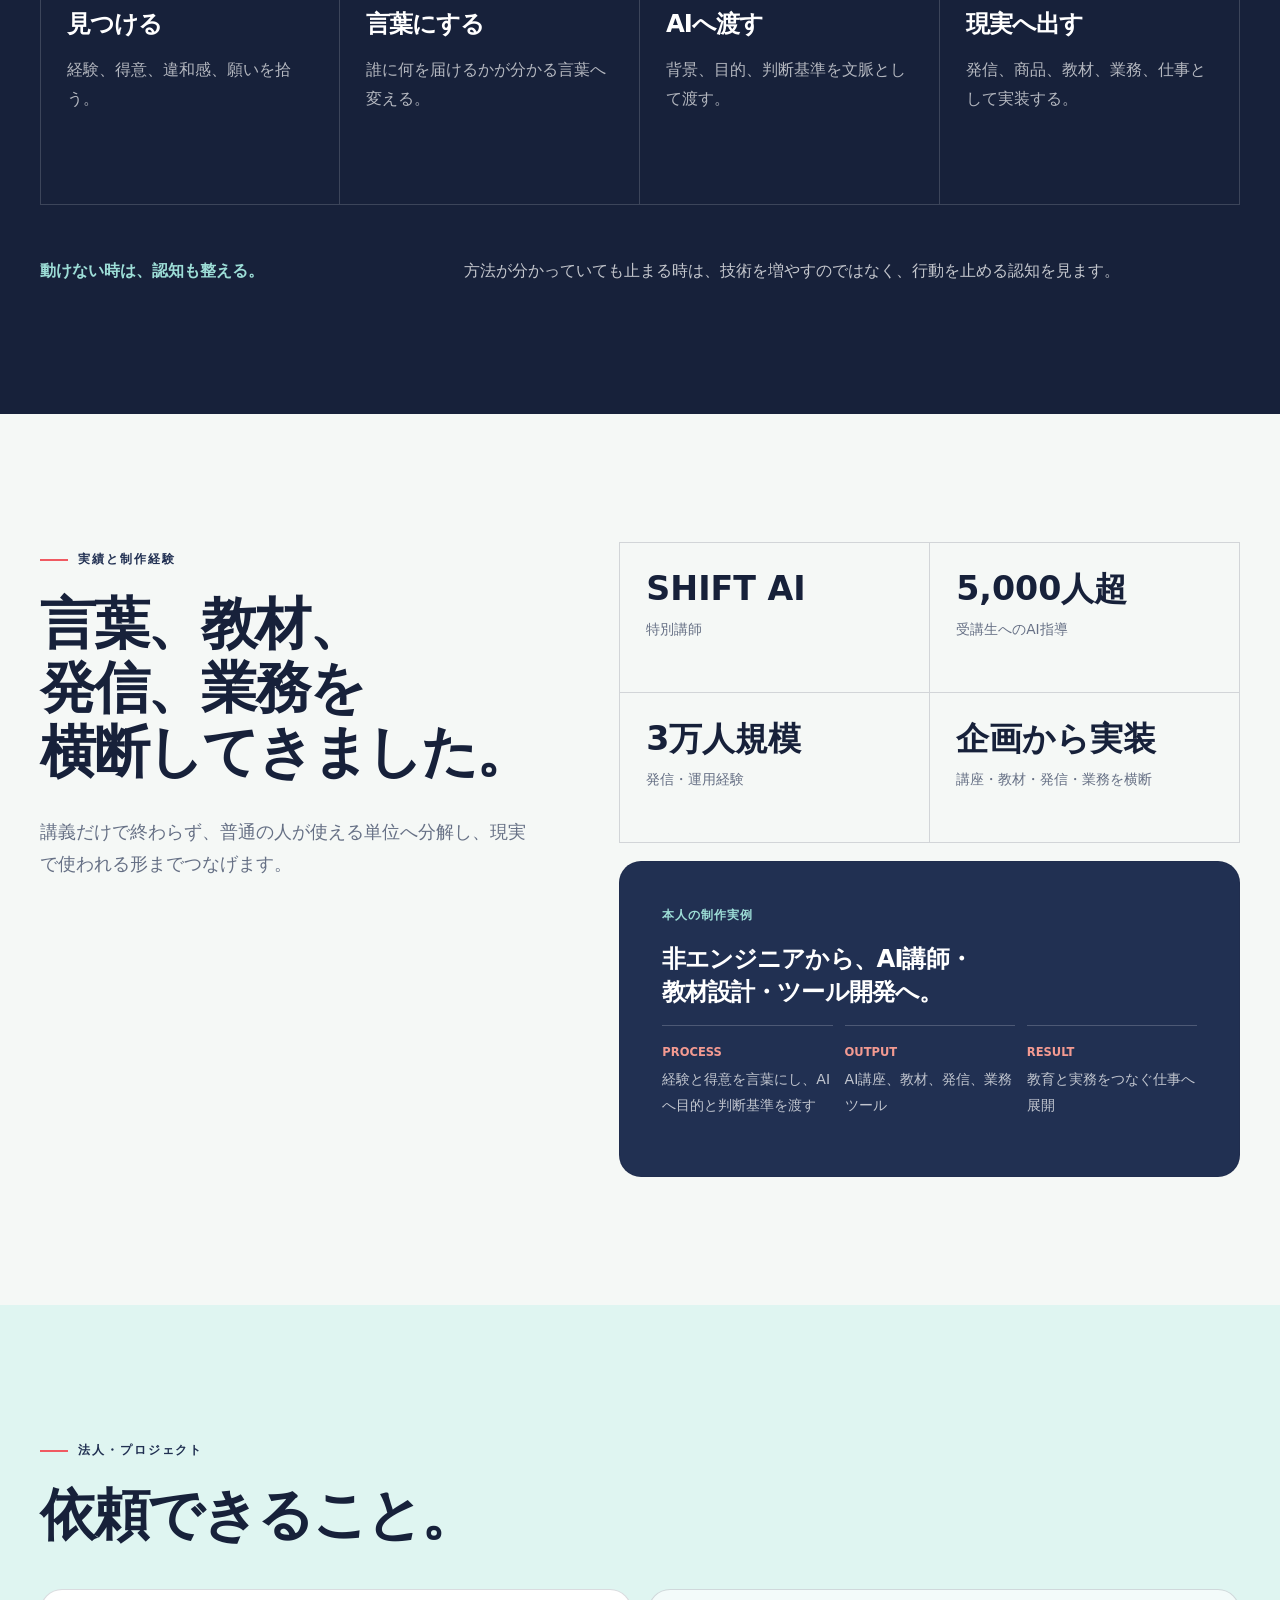
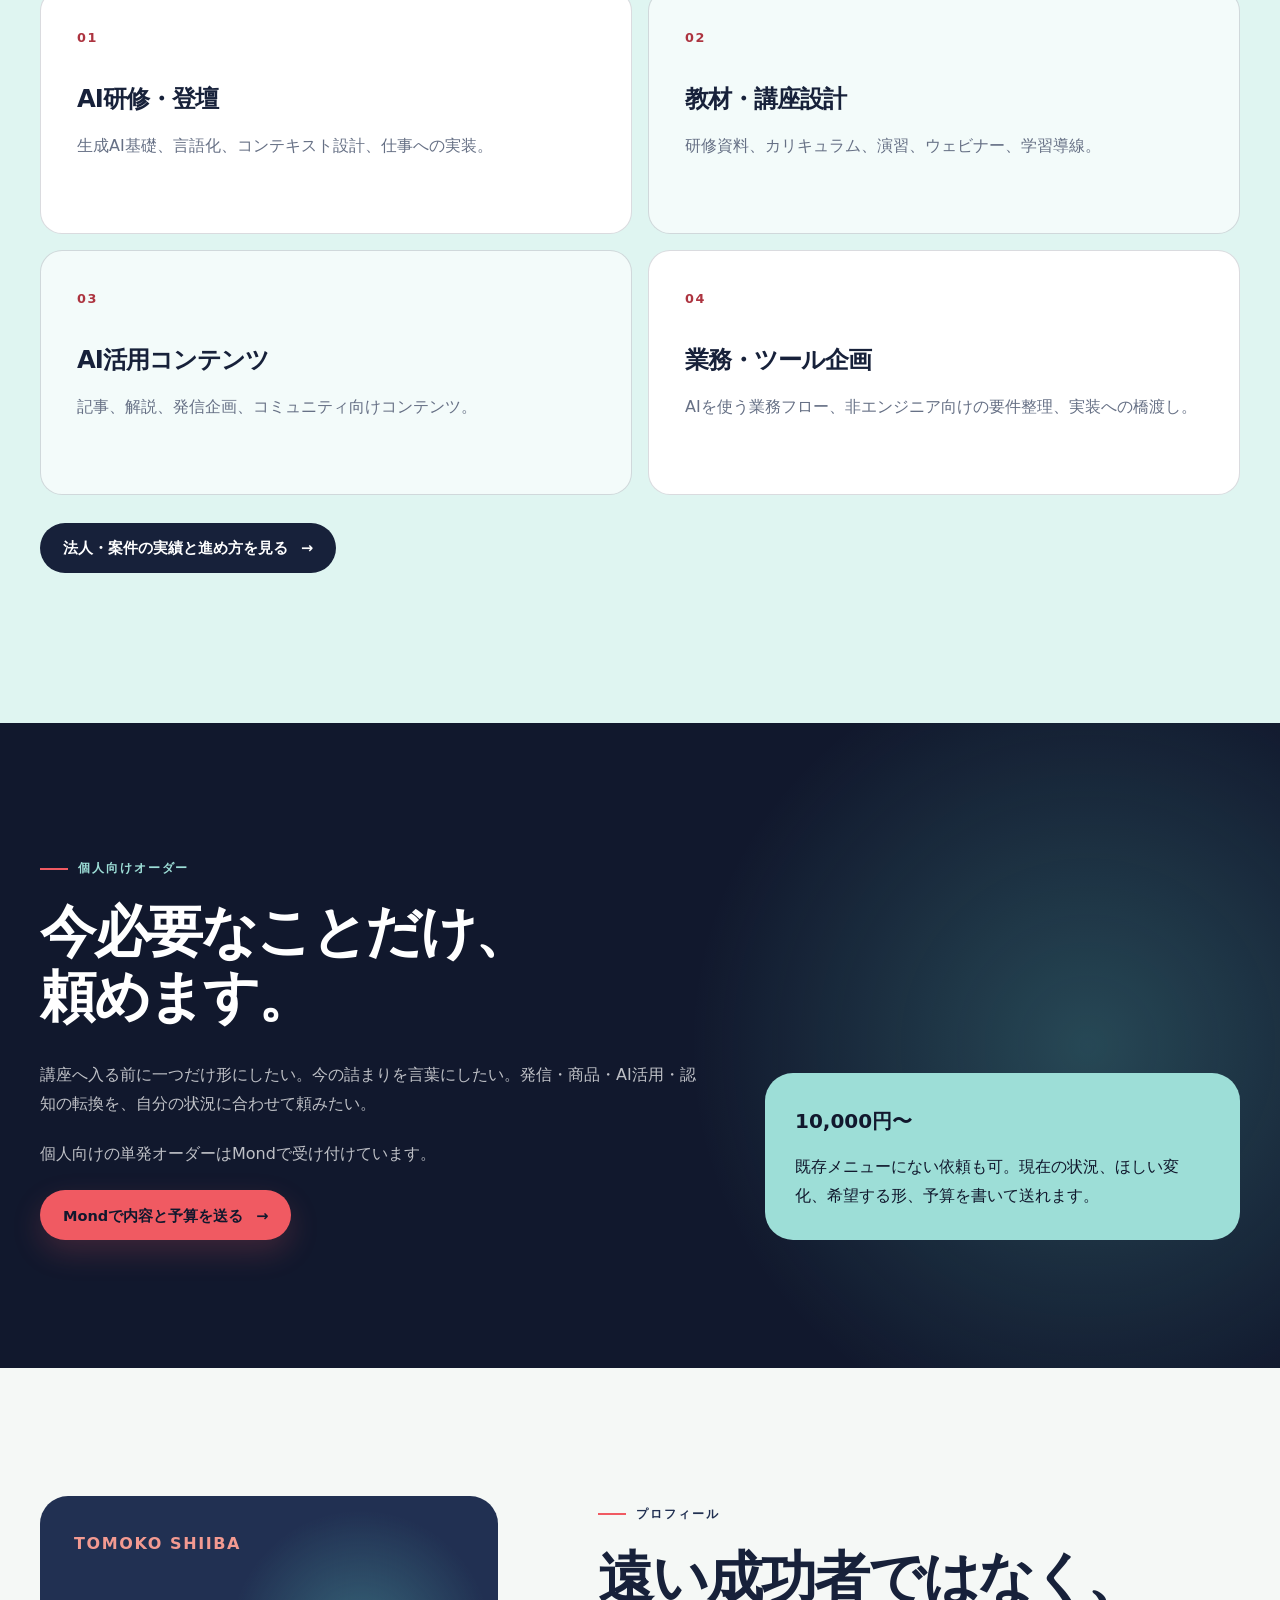
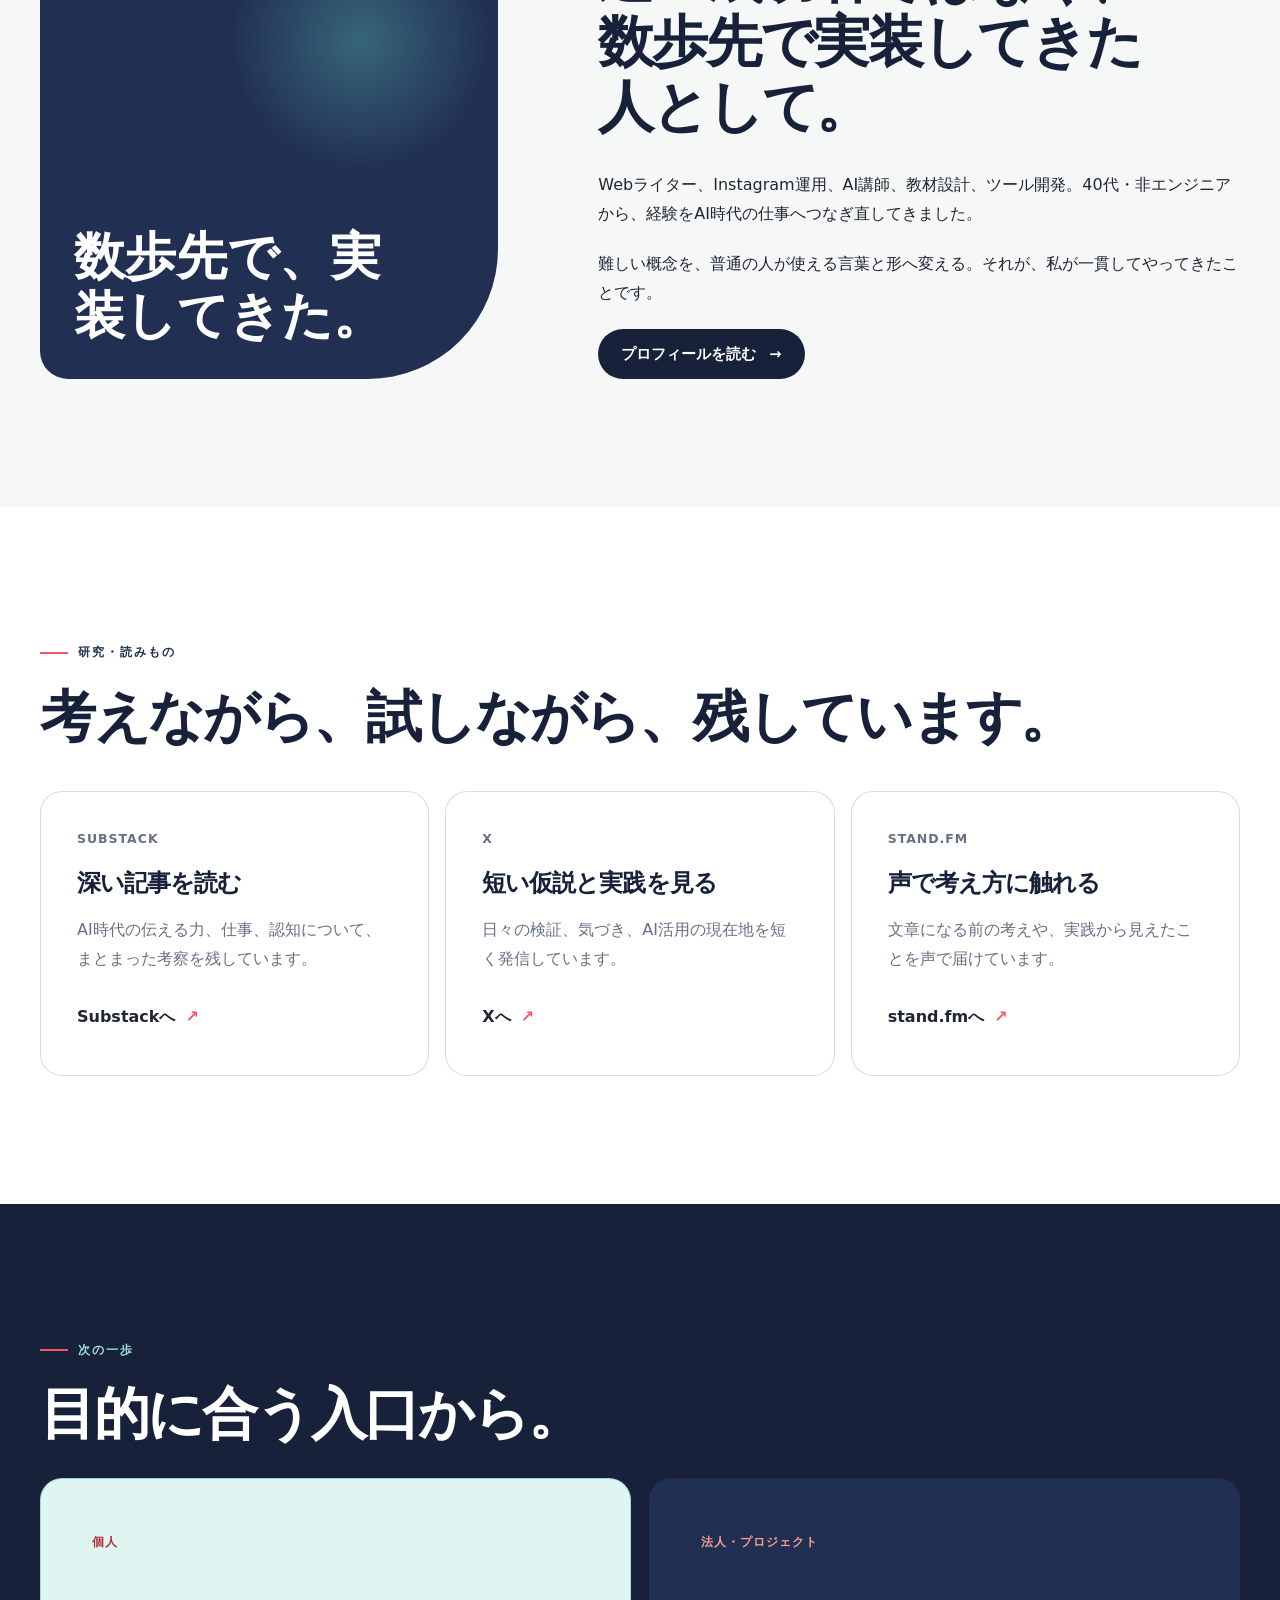
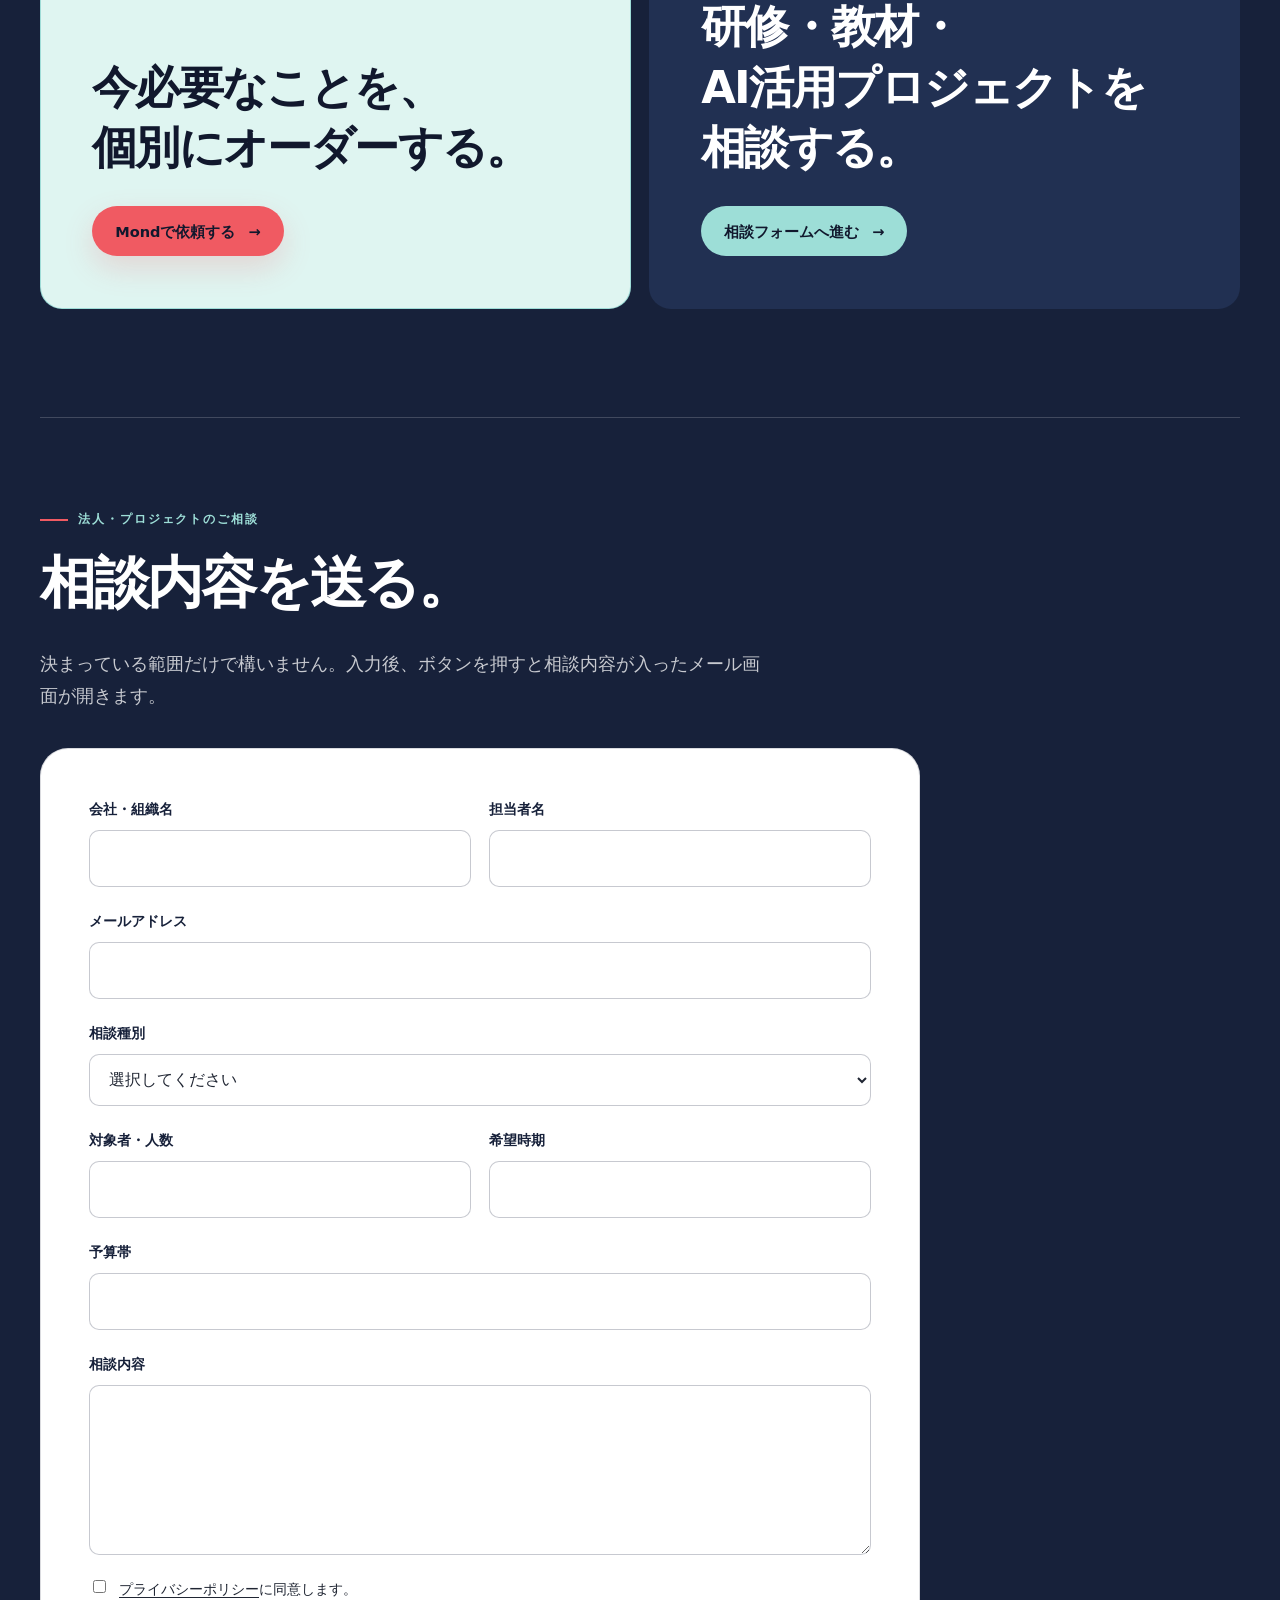
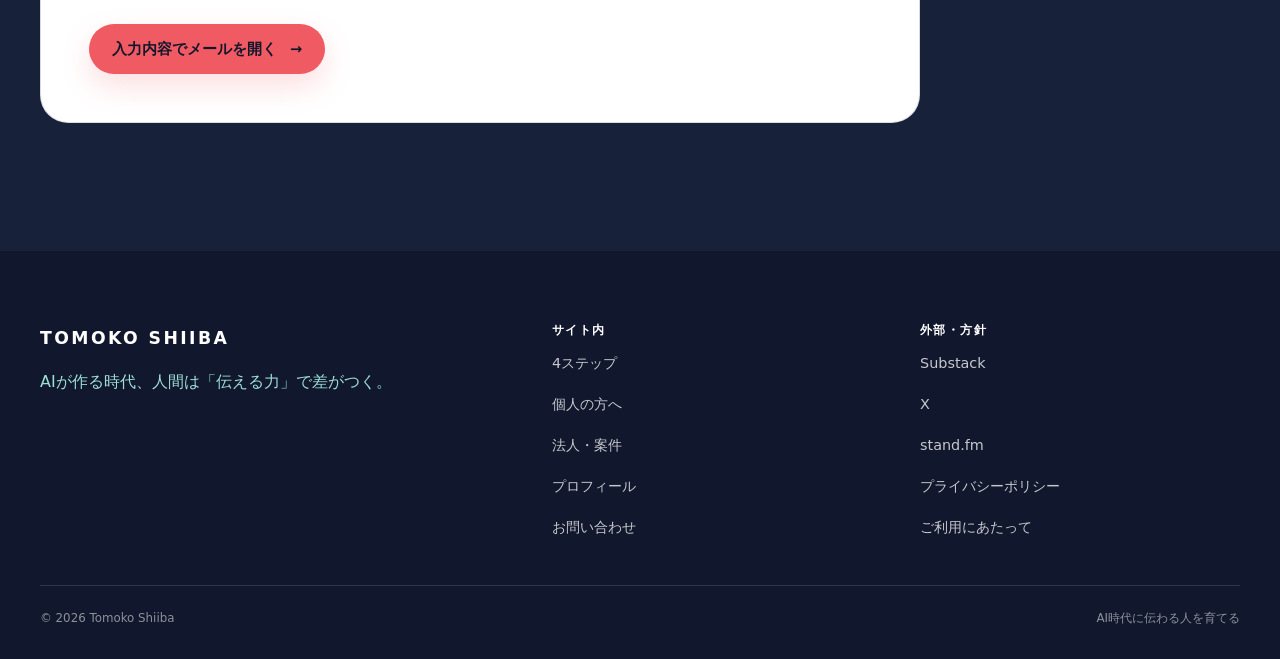
==== commit 97d4aa62: "Fix hero motion, contrast, and inquiry forms" ====
--- a/index.html
+++ b/index.html
@@ -17,8 +17,8 @@
   <link rel="icon" href="./assets/brand/shiiba-avatar-thumb.webp" type="image/webp">
   <link rel="stylesheet" href="./styles/tokens.css">
   <link rel="stylesheet" href="./styles/base.css">
-  <link rel="stylesheet" href="./styles/components.css">
-  <link rel="stylesheet" href="./styles/pages.css">
+  <link rel="stylesheet" href="./styles/components.css?v=20260713-visibility">
+  <link rel="stylesheet" href="./styles/pages.css?v=20260713-visibility">
   <script type="application/ld+json">
   {
     "@context": "https://schema.org",
@@ -56,7 +56,7 @@
       <button class="nav-toggle" type="button" aria-expanded="false" aria-controls="site-nav" aria-label="メニューを開く" data-nav-toggle><span></span><span></span></button>
       <nav class="site-nav" id="site-nav" aria-label="主要ナビゲーション" data-nav>
         <p class="site-nav__descriptor">椎葉ともこ｜AI時代に伝わる人を育てる</p>
-        <a href="#method">メソッド</a>
+        <a href="#method">4ステップ</a>
         <a href="./programs.html">個人の方へ</a>
         <a href="./corporate.html">法人・案件</a>
         <a href="#proof">実績</a>
@@ -68,14 +68,12 @@
   </header>
 
   <main id="main">
-    <section class="hero" aria-labelledby="hero-title" data-hero>
+    <section class="hero" aria-labelledby="hero-title">
       <div class="hero__background" aria-hidden="true"></div>
-      <div class="hero__ticker hero__ticker--back" aria-hidden="true"><div class="ticker-track"><span>EXPERIENCE → WORDS → CONTEXT → AI → ACTION → RESULT　</span><span>EXPERIENCE → WORDS → CONTEXT → AI → ACTION → RESULT　</span></div></div>
-      <picture class="hero__portrait" data-hero-portrait>
+      <picture class="hero__portrait">
         <source media="(max-width: 700px)" srcset="./assets/brand/shiiba-hero-portrait-mobile.webp" type="image/webp">
         <img src="./assets/brand/shiiba-hero-portrait.webp" width="803" height="900" alt="青緑の機械的なモチーフと線に包まれた黒髪の女性の横顔" loading="eager" fetchpriority="high">
       </picture>
-      <div class="hero__ticker hero__ticker--front" aria-hidden="true"><div class="ticker-track"><span>経験を、言葉に。　言葉を、文脈に。　文脈を、AIへ。　AIを、現実へ。　</span><span>経験を、言葉に。　言葉を、文脈に。　文脈を、AIへ。　AIを、現実へ。　</span></div></div>
       <div class="hero__copy">
         <div class="hero__copy-inner reveal">
           <p class="hero__eyebrow">椎葉ともこ｜AI時代に伝わる人を育てる</p>
@@ -143,7 +141,7 @@
 
     <section class="section method-section" id="method" aria-labelledby="method-title">
       <div class="container">
-        <p class="section-label">独自メソッド</p>
+        <p class="section-label">伝わる力の流れ</p>
         <h2 id="method-title">伝わる力の4ステップ。</h2>
         <div class="method-grid reveal">
           <article class="method-step"><span class="method-step__number">01</span><h3>見つける</h3><p>経験、得意、違和感、願いを拾う。</p></article>
@@ -224,7 +222,24 @@
         <h2 id="final-title">目的に合う入口から。</h2>
         <div class="final-choice">
           <article class="card route-card route-card--personal reveal"><p class="route-card__label">個人</p><h3>今必要なことを、<br>個別にオーダーする。</h3><a class="button button--coral" href="https://mond.how/ja/shibatomoko" target="_blank" rel="noopener noreferrer" data-mond-link data-analytics="mond_final">Mondで依頼する</a></article>
-          <article class="card route-card route-card--corporate reveal"><p class="route-card__label">法人・プロジェクト</p><h3>研修・教材・AI活用プロジェクトを相談する。</h3><a class="button button--aqua" href="./contact.html" data-analytics="corporate_form">法人・案件を相談する</a></article>
+          <article class="card route-card route-card--corporate reveal"><p class="route-card__label">法人・プロジェクト</p><h3>研修・教材・AI活用プロジェクトを相談する。</h3><a class="button button--aqua" href="#home-inquiry" data-analytics="corporate_form">相談フォームへ進む</a></article>
+        </div>
+        <div class="home-inquiry" id="home-inquiry">
+          <p class="section-label">法人・プロジェクトのご相談</p>
+          <h2>相談内容を送る。</h2>
+          <p class="home-inquiry__intro">決まっている範囲だけで構いません。入力後、ボタンを押すと相談内容が入ったメール画面が開きます。</p>
+          <div class="form-shell" data-form-shell>
+            <form class="corporate-form" method="post" data-corporate-form hidden>
+              <div class="form-grid"><div class="field"><label for="home-company">会社・組織名</label><input id="home-company" name="company" type="text" autocomplete="organization" required></div><div class="field"><label for="home-name">担当者名</label><input id="home-name" name="name" type="text" autocomplete="name" required></div></div>
+              <div class="field"><label for="home-email">メールアドレス</label><input id="home-email" name="email" type="email" autocomplete="email" required></div>
+              <div class="field"><label for="home-topic">相談種別</label><select id="home-topic" name="topic" required><option value="">選択してください</option><option>AI研修</option><option>講師・登壇</option><option>教材・カリキュラム設計</option><option>AI活用コンテンツ・発信</option><option>AI導入・業務実装</option><option>ツール・業務フロー企画</option><option>その他</option></select></div>
+              <div class="form-grid"><div class="field"><label for="home-audience">対象者・人数</label><input id="home-audience" name="audience" type="text" required></div><div class="field"><label for="home-timing">希望時期</label><input id="home-timing" name="timing" type="text" required></div></div>
+              <div class="field"><label for="home-budget">予算帯</label><input id="home-budget" name="budget" type="text" required></div><div class="field"><label for="home-message">相談内容</label><textarea id="home-message" name="message" required></textarea></div>
+              <label class="form-consent"><input type="checkbox" name="privacy" required><span><a href="./privacy.html" target="_blank">プライバシーポリシー</a>に同意します。</span></label>
+              <button class="button button--coral" type="submit" data-analytics="corporate_form">入力内容でメールを開く</button>
+            </form>
+            <div class="form-fallback" data-form-fallback><h3>メールで法人・案件を相談する</h3><p>会社・組織名、相談種別、対象者・人数、希望時期、予算帯、相談内容をご記入ください。</p><a class="button button--coral" href="mailto:y.n.b12201220@gmail.com" data-corporate-mail data-analytics="corporate_form">法人・案件をメールで相談する</a></div>
+          </div>
         </div>
       </div>
     </section>
@@ -233,12 +248,12 @@
   <footer class="site-footer">
     <div class="container site-footer__inner">
       <div class="site-footer__identity"><p class="site-footer__brand">TOMOKO SHIIBA</p><p class="site-footer__statement">AIが作る時代、人間は「伝える力」で差がつく。</p></div>
-      <div><h2>サイト内</h2><nav aria-label="サイト内リンク"><a href="./index.html#method">メソッド</a><a href="./programs.html">個人の方へ</a><a href="./corporate.html">法人・案件</a><a href="./about.html">プロフィール</a><a href="./contact.html">お問い合わせ</a></nav></div>
+      <div><h2>サイト内</h2><nav aria-label="サイト内リンク"><a href="./index.html#method">4ステップ</a><a href="./programs.html">個人の方へ</a><a href="./corporate.html">法人・案件</a><a href="./about.html">プロフィール</a><a href="./contact.html">お問い合わせ</a></nav></div>
       <div><h2>外部・方針</h2><nav aria-label="外部リンクと方針"><a href="https://substack.com/@shiibatomoko" target="_blank" rel="noopener noreferrer">Substack</a><a href="https://x.com/tomo19055918" target="_blank" rel="noopener noreferrer">X</a><a href="https://stand.fm/channels/66814520b3df431386ba6bda" target="_blank" rel="noopener noreferrer">stand.fm</a><a href="./privacy.html">プライバシーポリシー</a><a href="./legal.html">ご利用にあたって</a></nav></div>
     </div>
     <div class="container site-footer__bottom"><span>© <span data-current-year>2026</span> Tomoko Shiiba</span><span>AI時代に伝わる人を育てる</span></div>
   </footer>
   <script src="./scripts/site-config.js"></script>
-  <script src="./scripts/main.js" defer></script>
+  <script src="./scripts/main.js?v=20260713-visibility" defer></script>
 </body>
 </html>
--- a/styles/components.css
+++ b/styles/components.css
@@ -307,6 +307,10 @@
   margin-bottom: 26px;
   color: var(--color-white);
   font-size: clamp(3rem, 6.3vw, 5.9rem);
+}
+
+.page-hero .section-label {
+  color: var(--aqua-300);
 }
 
 .page-hero__lead {
--- a/styles/pages.css
+++ b/styles/pages.css
@@ -1,8 +1,5 @@
-/* Dynamic home hero */
+/* Home hero */
 .hero {
-  --hero-x: 0px;
-  --hero-y: 0px;
-  --hero-scale: 1;
   display: grid;
   position: relative;
   min-height: min(900px, 100svh);
@@ -118,17 +115,11 @@
 }
 
 .hero__portrait {
-  --hero-x: 0px;
-  --hero-y: 0px;
-  --hero-scale: 1;
   position: absolute;
   z-index: 3;
   right: max(-2vw, -24px);
   bottom: 0;
   width: min(52vw, 790px);
-  transform: translate3d(var(--hero-x), var(--hero-y), 0) scale(var(--hero-scale));
-  transform-origin: 72% 82%;
-  transition: transform 160ms ease-out;
   mask-image: linear-gradient(to right, transparent 0%, rgba(0, 0, 0, 0.25) 6%, #000 18%, #000 100%);
 }
 
@@ -136,63 +127,6 @@
   width: 100%;
   height: auto;
   filter: saturate(0.95) contrast(1.04);
-}
-
-.hero__ticker {
-  position: absolute;
-  z-index: 2;
-  left: 0;
-  width: 100%;
-  overflow: hidden;
-  white-space: nowrap;
-  pointer-events: none;
-}
-
-.hero__ticker--back {
-  top: 27%;
-  color: rgba(157, 222, 215, 0.14);
-  font-size: clamp(2.6rem, 5.5vw, 6rem);
-  font-weight: 800;
-  letter-spacing: 0.06em;
-}
-
-.hero__ticker--front {
-  z-index: 4;
-  bottom: 16%;
-  color: rgba(255, 255, 255, 0.78);
-  font-size: clamp(0.95rem, 1.6vw, 1.4rem);
-  font-weight: 800;
-  letter-spacing: 0.12em;
-  text-shadow: 0 2px 14px rgba(5, 10, 25, 0.7);
-}
-
-.ticker-track {
-  display: inline-flex;
-  width: max-content;
-  animation: ticker-left 36s linear infinite;
-}
-
-.hero__ticker--back .ticker-track {
-  animation-name: ticker-right;
-  animation-duration: 48s;
-}
-
-.ticker-track span {
-  padding-right: 2.5em;
-}
-
-@keyframes ticker-left {
-  from { transform: translateX(0); }
-  to { transform: translateX(-50%); }
-}
-
-@keyframes ticker-right {
-  from { transform: translateX(-50%); }
-  to { transform: translateX(0); }
-}
-
-.is-page-hidden .ticker-track {
-  animation-play-state: paused;
 }
 
 /* Trust and route choice */
@@ -246,8 +180,22 @@
 }
 
 .route-card--personal {
+  color: var(--color-text);
   background: var(--aqua-100);
   border-color: rgba(95, 196, 190, 0.5);
+}
+
+.route-card--personal h2,
+.route-card--personal h3 {
+  color: var(--ink-950);
+}
+
+.route-card--personal p {
+  color: var(--color-text);
+}
+
+.route-card--personal .route-card__label {
+  color: var(--coral-text);
 }
 
 .route-card--corporate {
@@ -523,6 +471,10 @@
   color: rgba(255, 255, 255, 0.73);
 }
 
+.order-band .section-label {
+  color: var(--aqua-300);
+}
+
 .order-band__aside {
   padding: 30px;
   color: var(--ink-950);
@@ -597,13 +549,42 @@
   background: var(--ink-900);
 }
 
-.final-section h2,
-.final-section h3 {
-  color: var(--color-white);
+.final-section > .container > h2,
+.home-inquiry > h2 {
+  color: var(--color-white);
+}
+
+.final-section .section-label {
+  color: var(--aqua-300);
 }
 
 .final-choice .route-card {
   min-height: 340px;
+}
+
+.home-inquiry {
+  margin-top: clamp(64px, 9vw, 108px);
+  padding-top: clamp(52px, 7vw, 84px);
+  border-top: 1px solid rgba(255, 255, 255, 0.18);
+}
+
+.home-inquiry__intro {
+  max-width: 720px;
+  color: rgba(255, 255, 255, 0.76);
+  font-size: var(--font-body-lg);
+}
+
+.home-inquiry .form-shell {
+  margin-top: 36px;
+}
+
+.home-inquiry .corporate-form,
+.home-inquiry .form-fallback {
+  color: var(--color-text);
+}
+
+.home-inquiry .form-fallback h3 {
+  color: var(--ink-950);
 }
 
 /* Personal, corporate, about and contact pages */
@@ -859,14 +840,6 @@
     width: min(65vw, 570px);
   }
 
-  .hero__ticker--back {
-    display: none;
-  }
-
-  .hero__ticker--front {
-    bottom: 7%;
-  }
-
   .section-heading-split,
   .proof-layout,
   .order-band__grid,
@@ -966,11 +939,6 @@
     bottom: 0;
     width: min(98vw, 560px);
     mask-image: linear-gradient(to right, transparent 0%, rgba(0, 0, 0, 0.22) 5%, #000 21%, #000 100%);
-  }
-
-  .hero__ticker--front {
-    bottom: 3.5%;
-    font-size: 0.78rem;
   }
 
   .trust-grid {
@@ -1052,14 +1020,3 @@
     gap: 8px;
   }
 }
-
-@media (prefers-reduced-motion: reduce) {
-  .ticker-track {
-    animation: none !important;
-  }
-
-  .hero__portrait {
-    transform: none !important;
-    transition: none !important;
-  }
-}
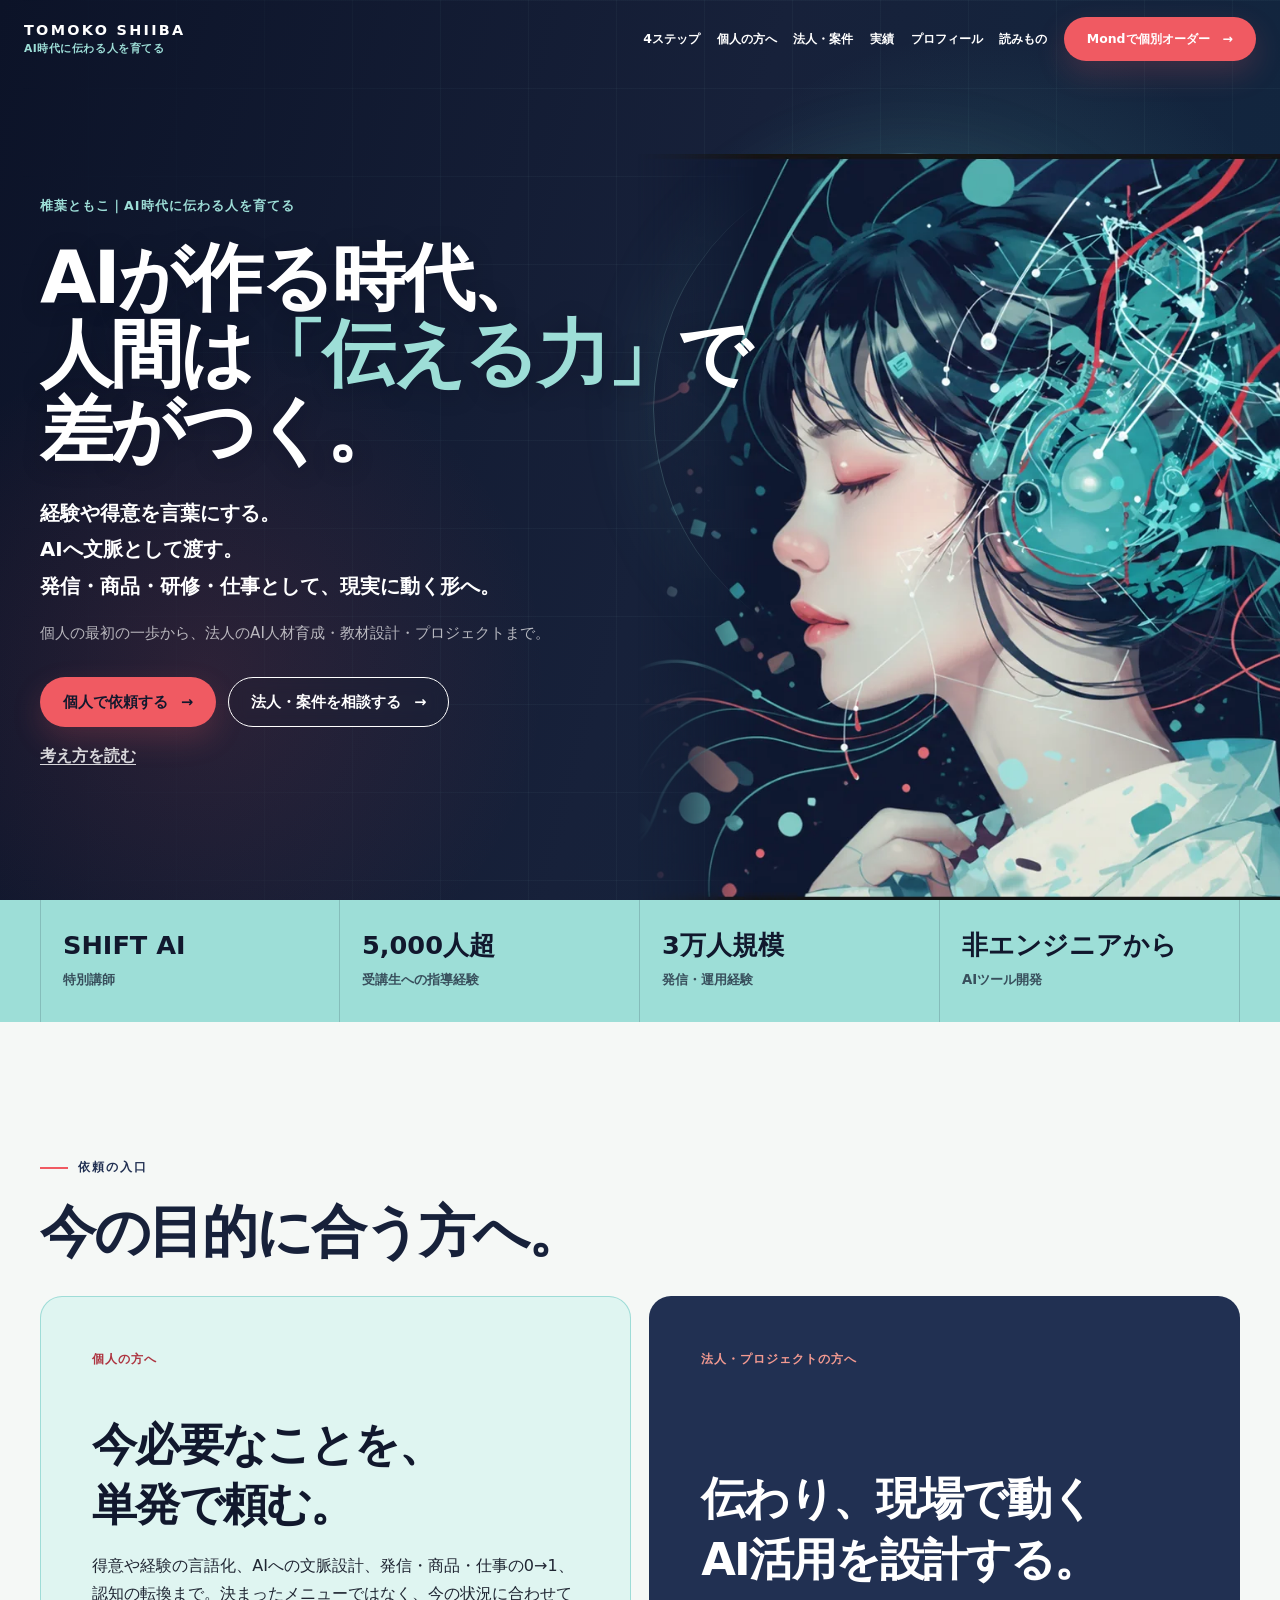
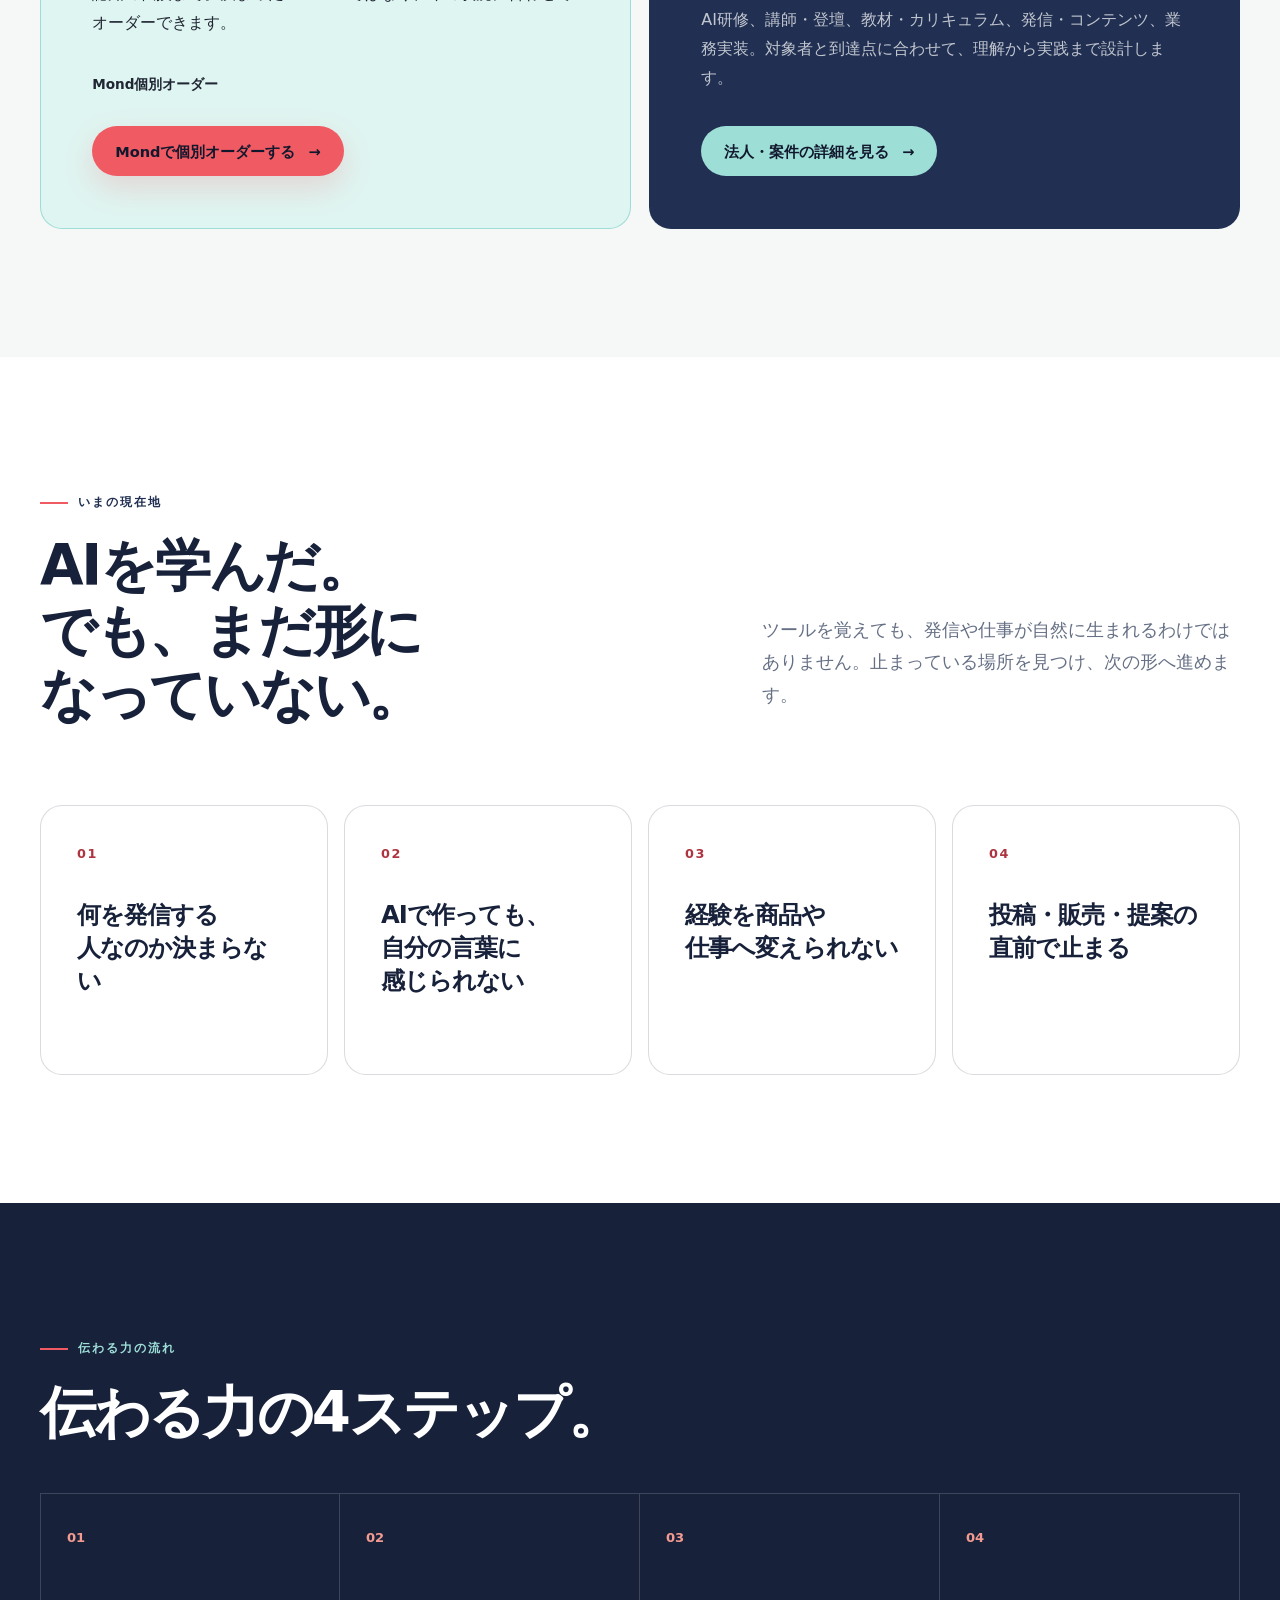
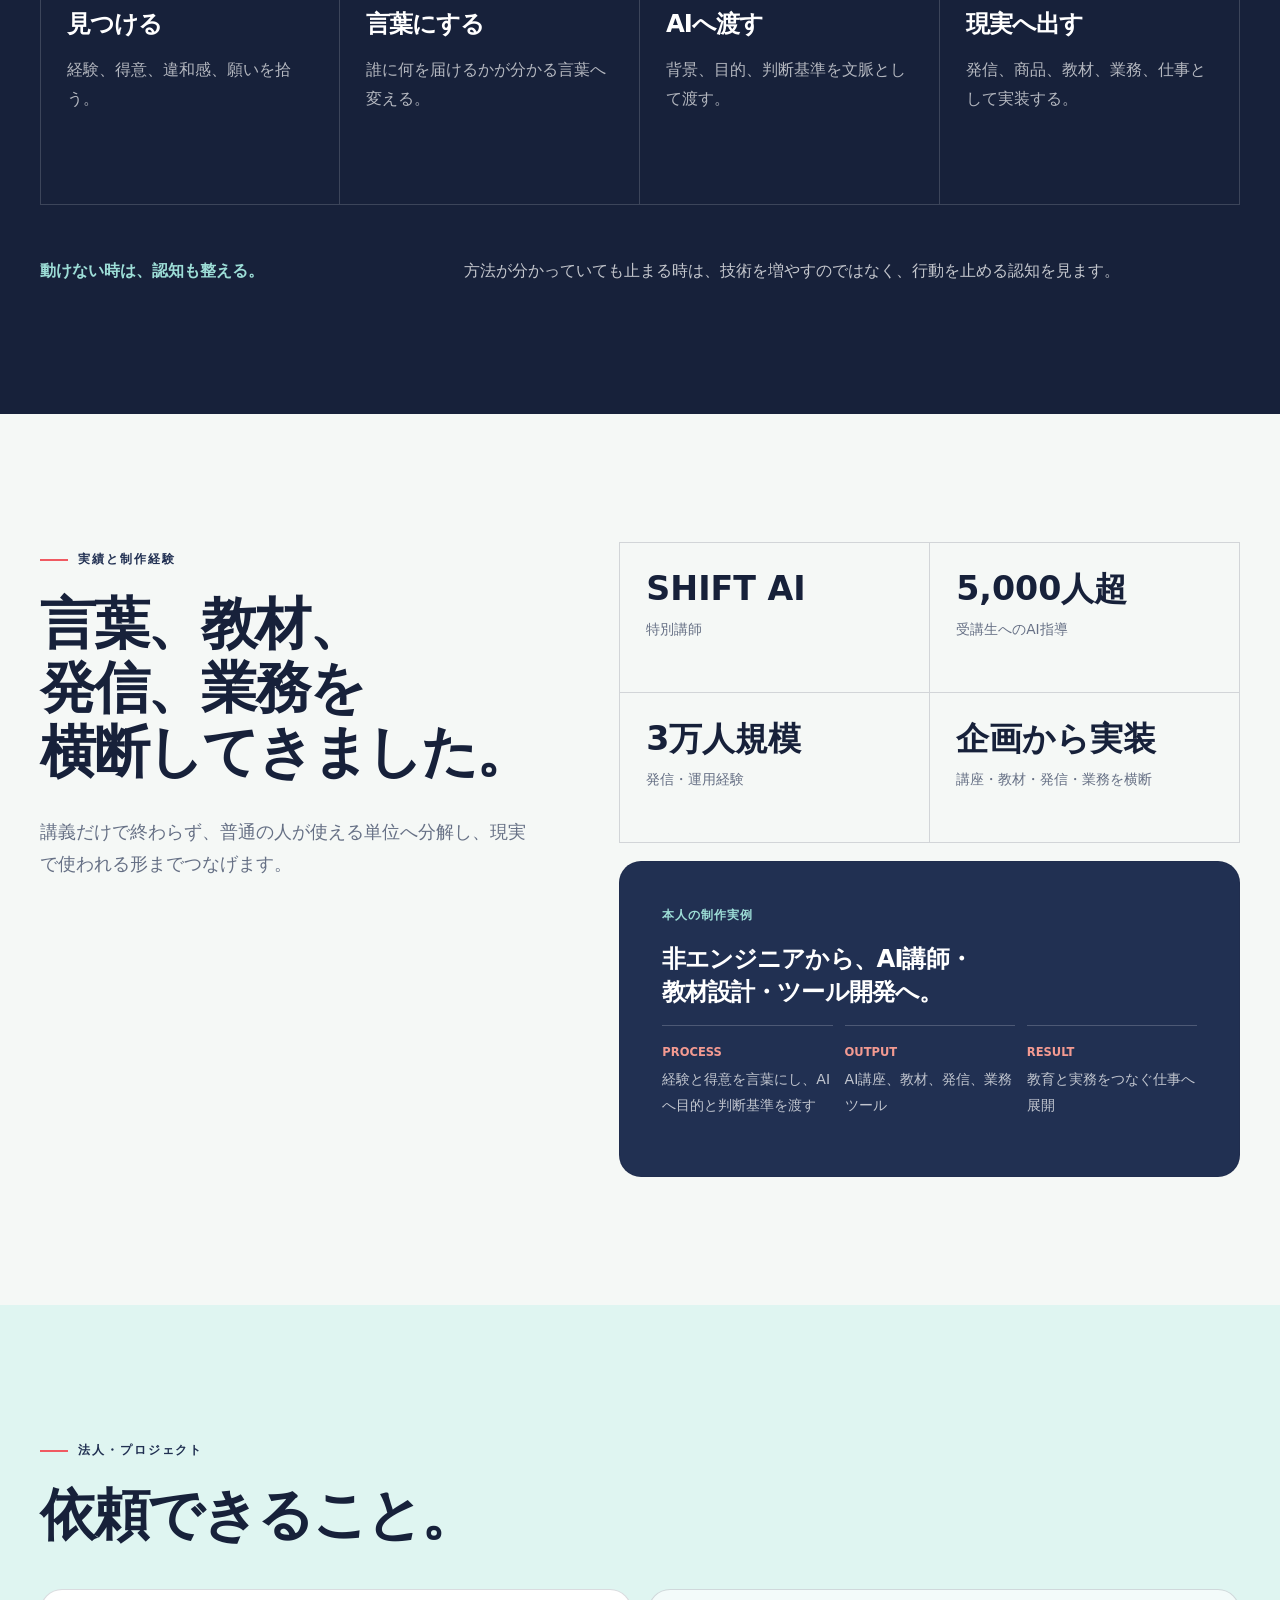
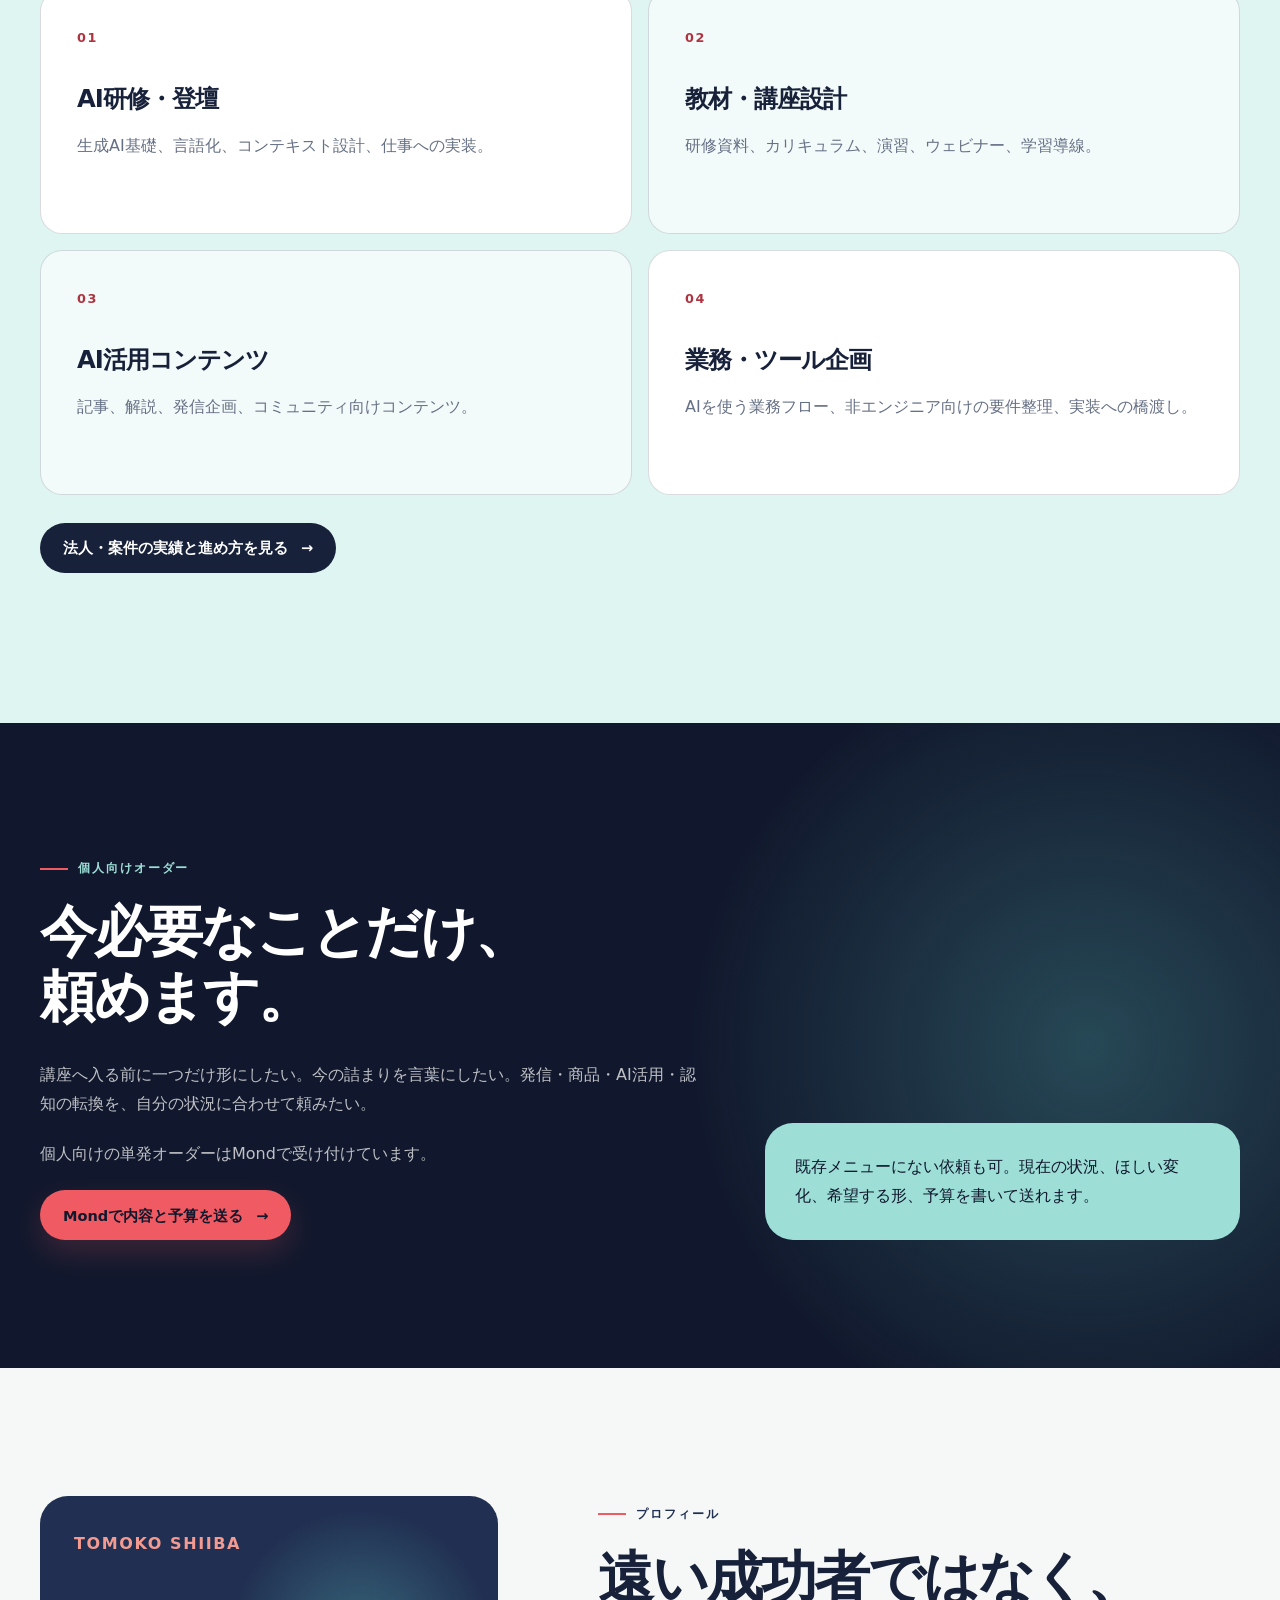
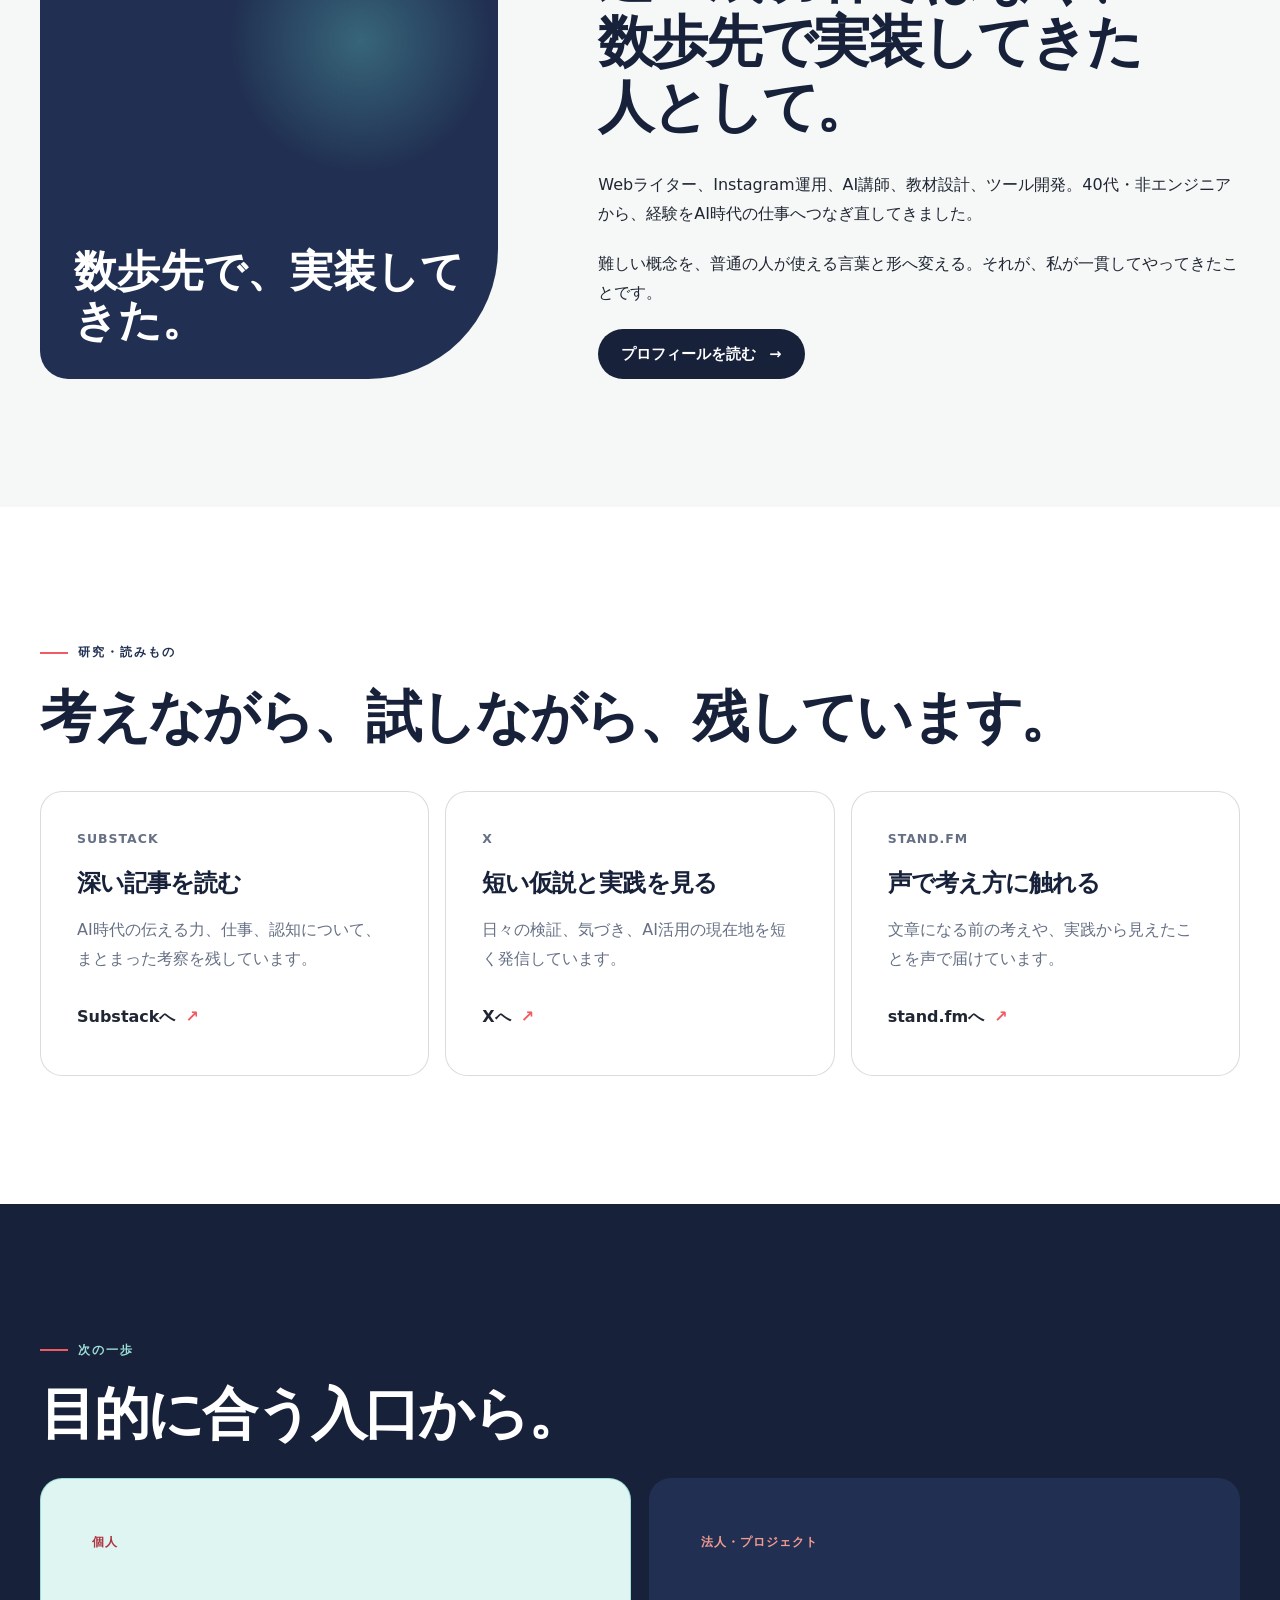
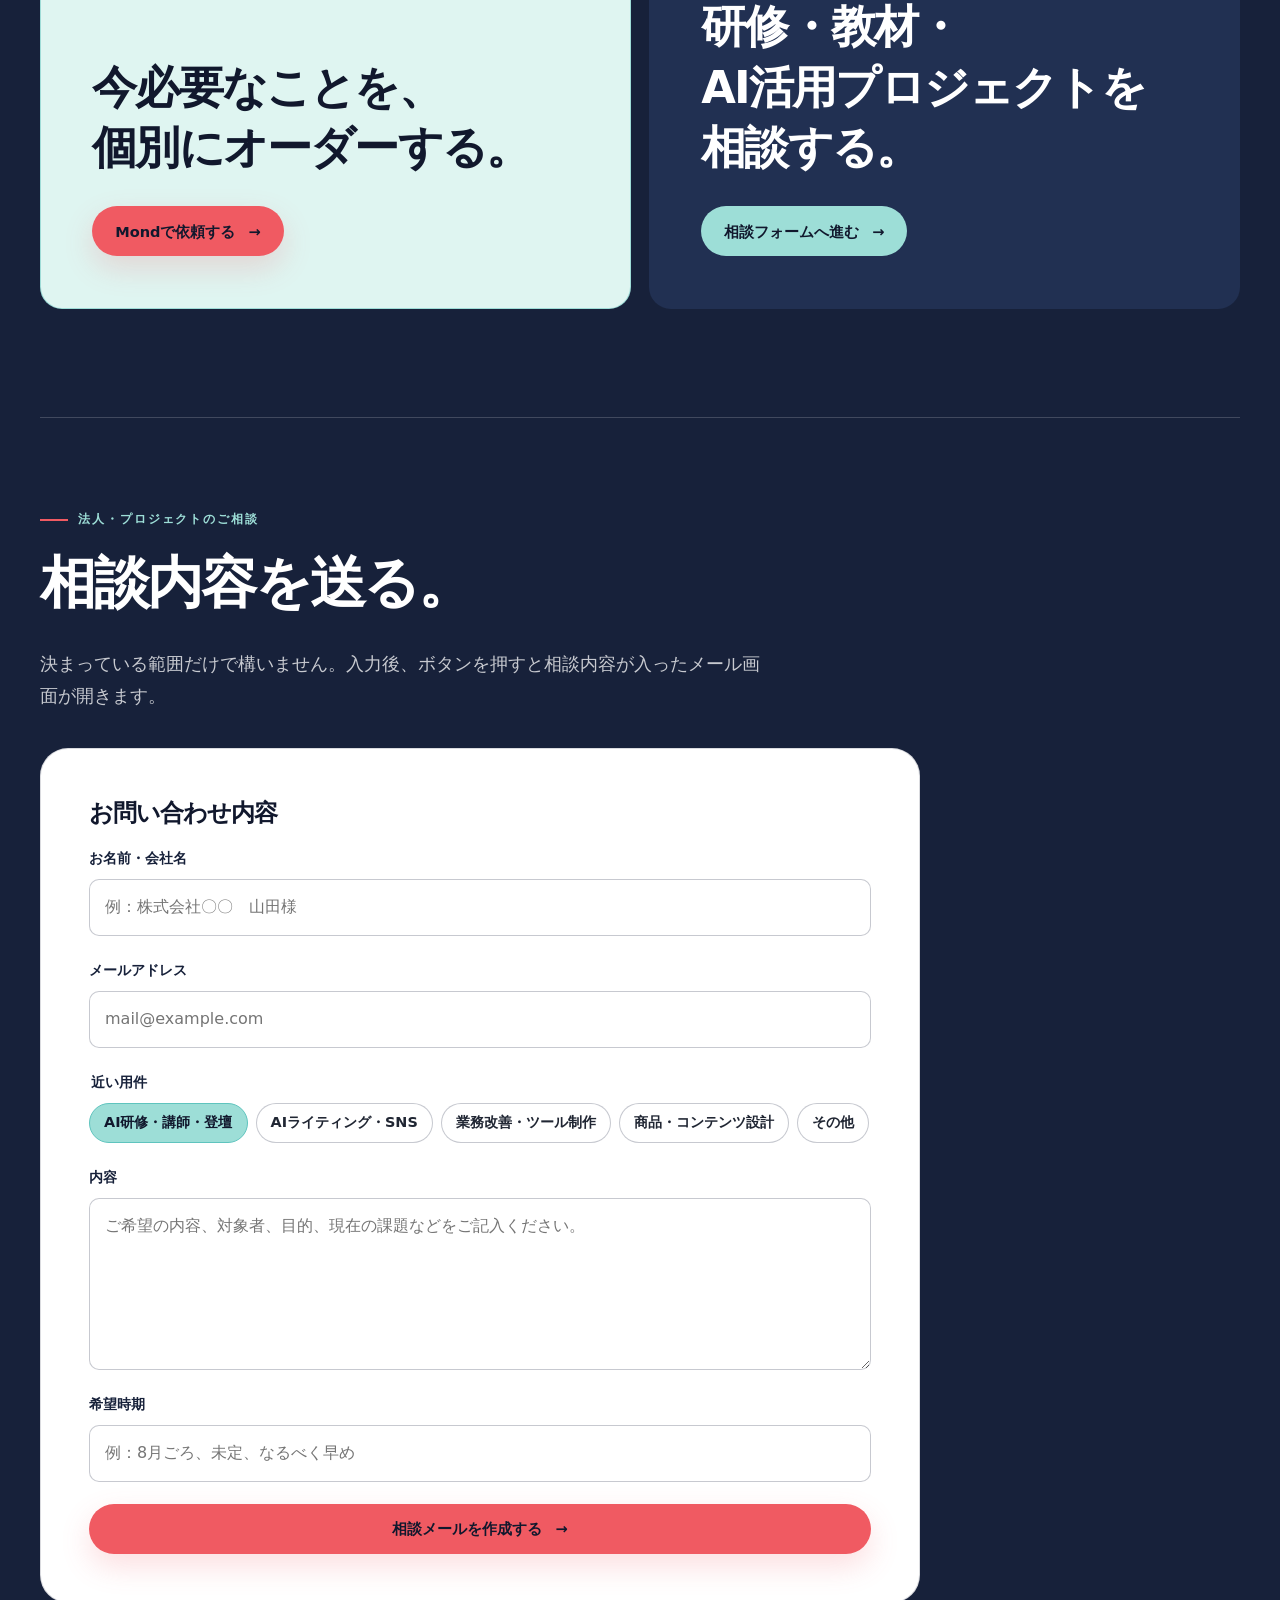
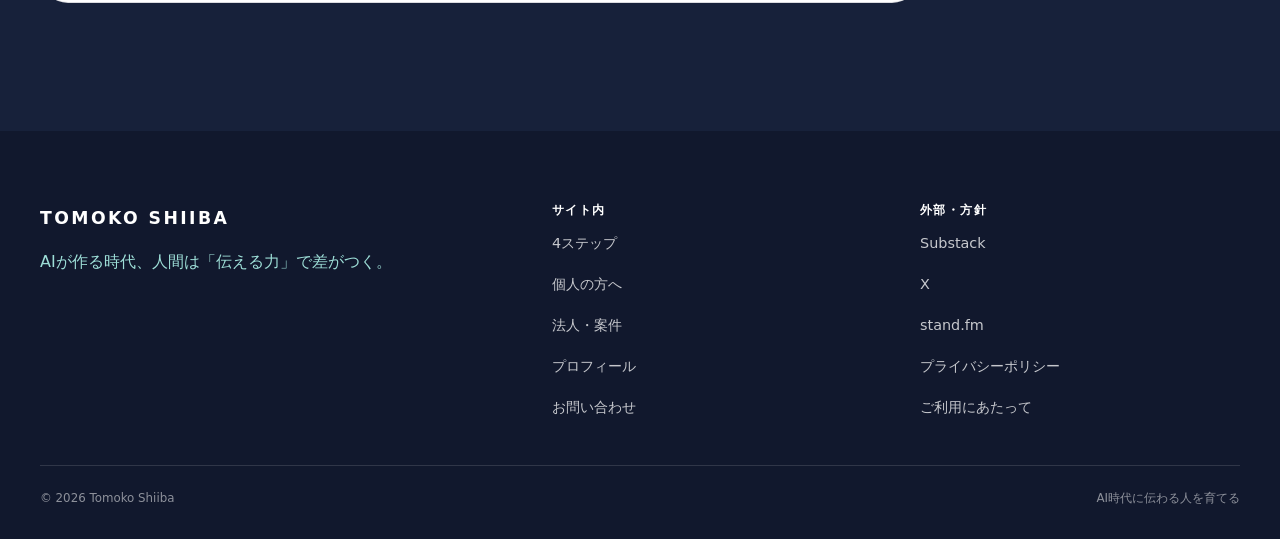
==== commit 737d658b: "Restore quick inquiry forms and remove price copy" ====
--- a/index.html
+++ b/index.html
@@ -17,7 +17,7 @@
   <link rel="icon" href="./assets/brand/shiiba-avatar-thumb.webp" type="image/webp">
   <link rel="stylesheet" href="./styles/tokens.css">
   <link rel="stylesheet" href="./styles/base.css">
-  <link rel="stylesheet" href="./styles/components.css?v=20260713-visibility">
+  <link rel="stylesheet" href="./styles/components.css?v=20260713-quickform">
   <link rel="stylesheet" href="./styles/pages.css?v=20260713-visibility">
   <script type="application/ld+json">
   {
@@ -111,7 +111,7 @@
             <p class="route-card__label">個人の方へ</p>
             <h3>今必要なことを、<br>単発で頼む。</h3>
             <p>得意や経験の言語化、AIへの文脈設計、発信・商品・仕事の0→1、認知の転換まで。決まったメニューではなく、今の状況に合わせてオーダーできます。</p>
-            <p class="route-card__note">Mond個別オーダー｜<span data-mond-price></span></p>
+            <p class="route-card__note">Mond個別オーダー</p>
             <a class="button button--coral" href="https://mond.how/ja/shibatomoko" target="_blank" rel="noopener noreferrer" data-mond-link data-analytics="mond_route">Mondで個別オーダーする</a>
           </article>
           <article class="card route-card route-card--corporate reveal">
@@ -193,7 +193,7 @@
     <section class="section order-band" aria-labelledby="order-title">
       <div class="container order-band__grid reveal">
         <div><p class="section-label">個人向けオーダー</p><h2 id="order-title">今必要なことだけ、頼めます。</h2><p>講座へ入る前に一つだけ形にしたい。今の詰まりを言葉にしたい。発信・商品・AI活用・認知の転換を、自分の状況に合わせて頼みたい。</p><p>個人向けの単発オーダーはMondで受け付けています。</p><a class="button button--coral" href="https://mond.how/ja/shibatomoko" target="_blank" rel="noopener noreferrer" data-mond-link data-analytics="mond_final">Mondで内容と予算を送る</a></div>
-        <aside class="order-band__aside"><strong><span data-mond-price></span></strong><span>既存メニューにない依頼も可。現在の状況、ほしい変化、希望する形、予算を書いて送れます。</span></aside>
+        <aside class="order-band__aside"><span>既存メニューにない依頼も可。現在の状況、ほしい変化、希望する形、予算を書いて送れます。</span></aside>
       </div>
     </section>
 
@@ -229,16 +229,22 @@
           <h2>相談内容を送る。</h2>
           <p class="home-inquiry__intro">決まっている範囲だけで構いません。入力後、ボタンを押すと相談内容が入ったメール画面が開きます。</p>
           <div class="form-shell" data-form-shell>
-            <form class="corporate-form" method="post" data-corporate-form hidden>
-              <div class="form-grid"><div class="field"><label for="home-company">会社・組織名</label><input id="home-company" name="company" type="text" autocomplete="organization" required></div><div class="field"><label for="home-name">担当者名</label><input id="home-name" name="name" type="text" autocomplete="name" required></div></div>
-              <div class="field"><label for="home-email">メールアドレス</label><input id="home-email" name="email" type="email" autocomplete="email" required></div>
-              <div class="field"><label for="home-topic">相談種別</label><select id="home-topic" name="topic" required><option value="">選択してください</option><option>AI研修</option><option>講師・登壇</option><option>教材・カリキュラム設計</option><option>AI活用コンテンツ・発信</option><option>AI導入・業務実装</option><option>ツール・業務フロー企画</option><option>その他</option></select></div>
-              <div class="form-grid"><div class="field"><label for="home-audience">対象者・人数</label><input id="home-audience" name="audience" type="text" required></div><div class="field"><label for="home-timing">希望時期</label><input id="home-timing" name="timing" type="text" required></div></div>
-              <div class="field"><label for="home-budget">予算帯</label><input id="home-budget" name="budget" type="text" required></div><div class="field"><label for="home-message">相談内容</label><textarea id="home-message" name="message" required></textarea></div>
-              <label class="form-consent"><input type="checkbox" name="privacy" required><span><a href="./privacy.html" target="_blank">プライバシーポリシー</a>に同意します。</span></label>
-              <button class="button button--coral" type="submit" data-analytics="corporate_form">入力内容でメールを開く</button>
+            <form class="corporate-form quick-inquiry-form" method="post" data-corporate-form hidden>
+              <h3>お問い合わせ内容</h3>
+              <div class="field"><label for="home-name">お名前・会社名</label><input id="home-name" name="name" type="text" autocomplete="name" placeholder="例：株式会社〇〇　山田様"></div>
+              <div class="field"><label for="home-email">メールアドレス</label><input id="home-email" name="email" type="email" autocomplete="email" placeholder="mail@example.com" required></div>
+              <fieldset class="quick-inquiry__topics"><legend>近い用件</legend><div class="inquiry-options">
+                <label><input type="radio" name="topic" value="AI研修・講師・登壇" checked><span>AI研修・講師・登壇</span></label>
+                <label><input type="radio" name="topic" value="AIライティング・SNS"><span>AIライティング・SNS</span></label>
+                <label><input type="radio" name="topic" value="業務改善・ツール制作"><span>業務改善・ツール制作</span></label>
+                <label><input type="radio" name="topic" value="商品・コンテンツ設計"><span>商品・コンテンツ設計</span></label>
+                <label><input type="radio" name="topic" value="その他"><span>その他</span></label>
+              </div></fieldset>
+              <div class="field"><label for="home-message">内容</label><textarea id="home-message" name="message" rows="5" placeholder="ご希望の内容、対象者、目的、現在の課題などをご記入ください。" required></textarea></div>
+              <div class="field"><label for="home-timing">希望時期</label><input id="home-timing" name="timing" type="text" placeholder="例：8月ごろ、未定、なるべく早め"></div>
+              <button class="button button--coral" type="submit" data-analytics="corporate_form">相談メールを作成する</button>
             </form>
-            <div class="form-fallback" data-form-fallback><h3>メールで法人・案件を相談する</h3><p>会社・組織名、相談種別、対象者・人数、希望時期、予算帯、相談内容をご記入ください。</p><a class="button button--coral" href="mailto:y.n.b12201220@gmail.com" data-corporate-mail data-analytics="corporate_form">法人・案件をメールで相談する</a></div>
+            <div class="form-fallback" data-form-fallback><h3>メールで法人・案件を相談する</h3><p>お名前・会社名、近い用件、内容、希望時期をご記入ください。</p><a class="button button--coral" href="mailto:y.n.b12201220@gmail.com" data-corporate-mail data-analytics="corporate_form">法人・案件をメールで相談する</a></div>
           </div>
         </div>
       </div>
@@ -254,6 +260,6 @@
     <div class="container site-footer__bottom"><span>© <span data-current-year>2026</span> Tomoko Shiiba</span><span>AI時代に伝わる人を育てる</span></div>
   </footer>
   <script src="./scripts/site-config.js"></script>
-  <script src="./scripts/main.js?v=20260713-visibility" defer></script>
+  <script src="./scripts/main.js?v=20260713-quickform" defer></script>
 </body>
 </html>
--- a/styles/components.css
+++ b/styles/components.css
@@ -411,6 +411,68 @@
   border-radius: var(--radius-lg);
 }
 
+.corporate-form h3 {
+  color: var(--ink-950);
+}
+
+.quick-inquiry__topics {
+  min-width: 0;
+  margin: 0 0 22px;
+  padding: 0;
+  border: 0;
+}
+
+.quick-inquiry__topics legend {
+  margin-bottom: 8px;
+}
+
+.inquiry-options {
+  display: flex;
+  flex-wrap: wrap;
+  gap: 8px;
+}
+
+.inquiry-options label {
+  display: inline-flex;
+}
+
+.inquiry-options input {
+  position: absolute;
+  width: 1px;
+  height: 1px;
+  opacity: 0;
+}
+
+.inquiry-options span {
+  display: inline-flex;
+  min-height: 40px;
+  padding: 8px 14px;
+  align-items: center;
+  color: var(--color-text);
+  background: var(--color-white);
+  border: 1px solid rgba(23, 33, 58, 0.24);
+  border-radius: 999px;
+  font-size: 0.9rem;
+  font-weight: 700;
+  line-height: 1.35;
+  cursor: pointer;
+}
+
+.inquiry-options input:checked + span {
+  color: var(--ink-950);
+  background: var(--aqua-300);
+  border-color: var(--aqua-500);
+}
+
+.inquiry-options input:focus-visible + span {
+  outline: 3px solid var(--coral-300);
+  outline-offset: 3px;
+}
+
+.quick-inquiry-form > .button {
+  width: 100%;
+}
+
 .form-grid {
   display: grid;
   grid-template-columns: repeat(2, minmax(0, 1fr));
--- a/styles/pages.css
+++ b/styles/pages.css
@@ -507,9 +507,14 @@
 }
 
 .profile-mark strong {
-  max-width: 320px;
-  font-size: clamp(2.1rem, 4vw, 3.7rem);
+  max-width: 100%;
+  font-size: clamp(2rem, 3.35vw, 3.2rem);
   line-height: 1.15;
+}
+
+.profile-mark__line {
+  display: block;
+  white-space: nowrap;
 }
 
 .profile-mark span {
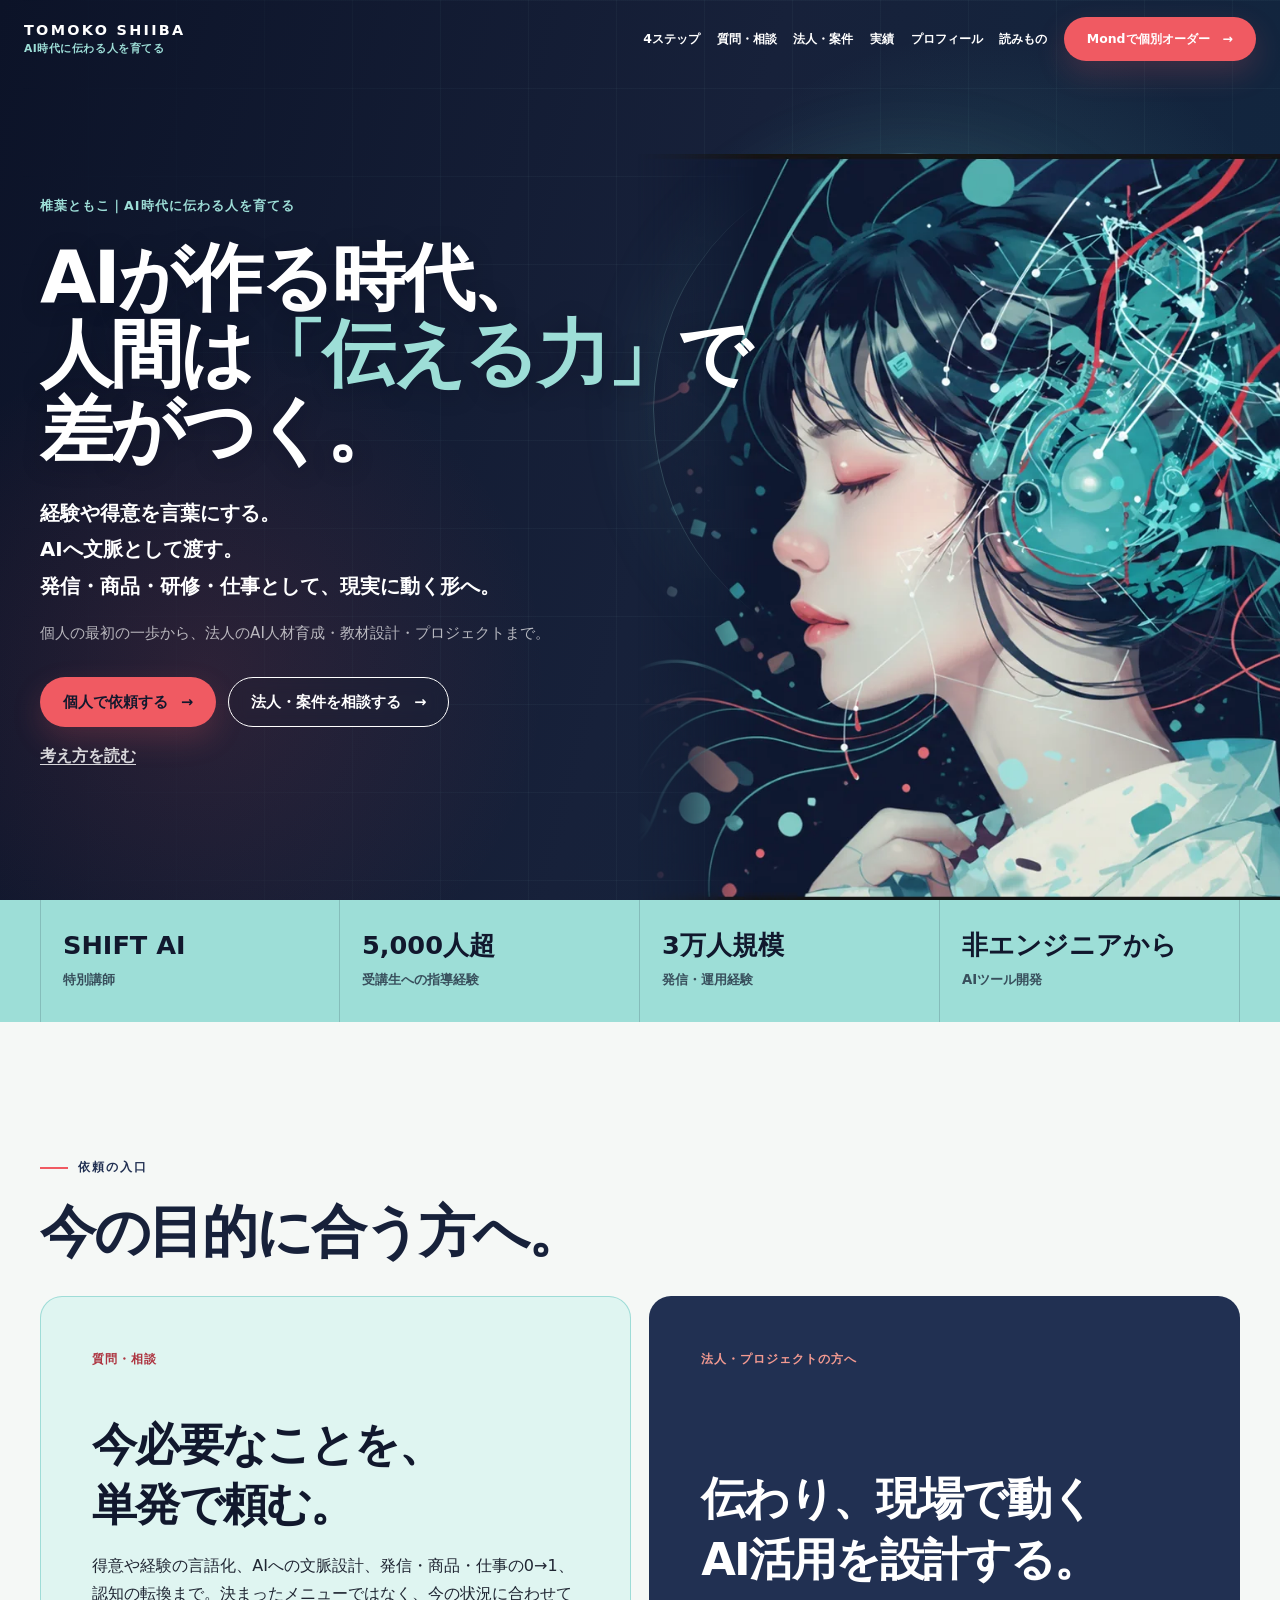
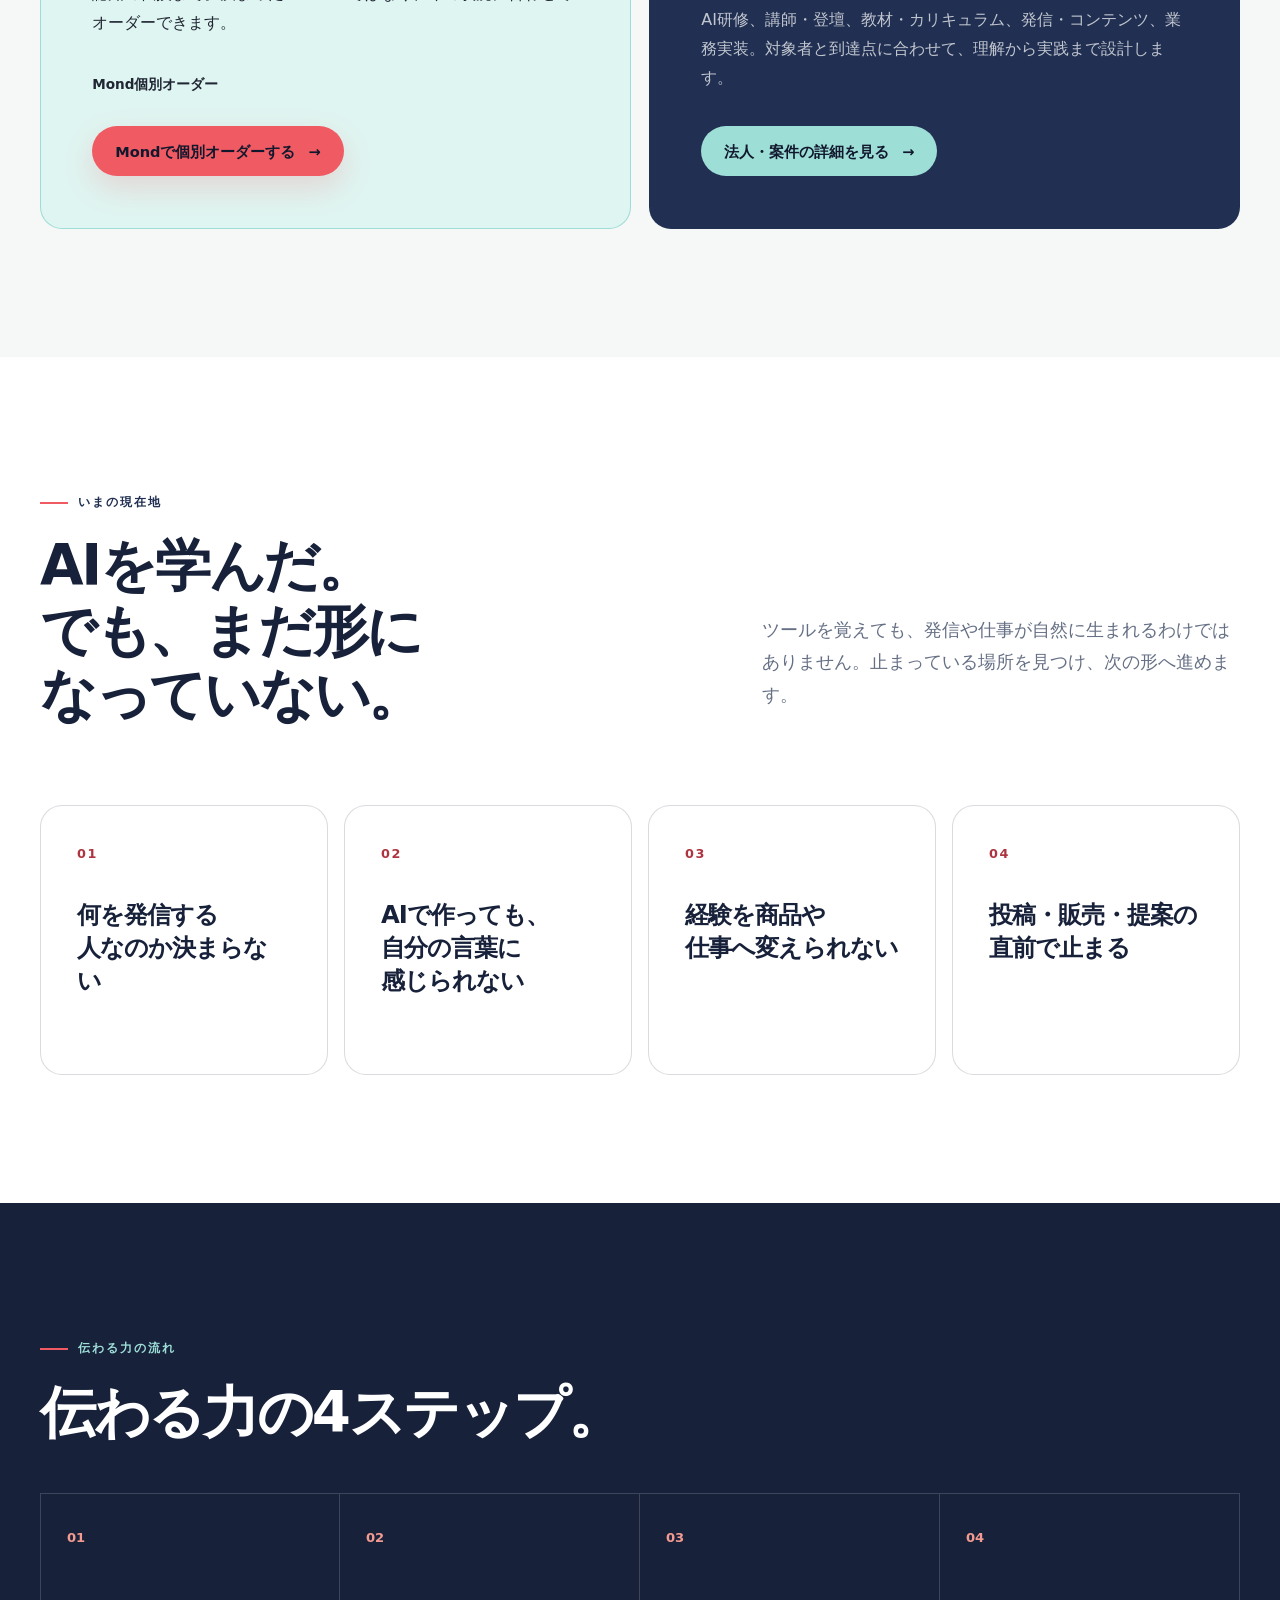
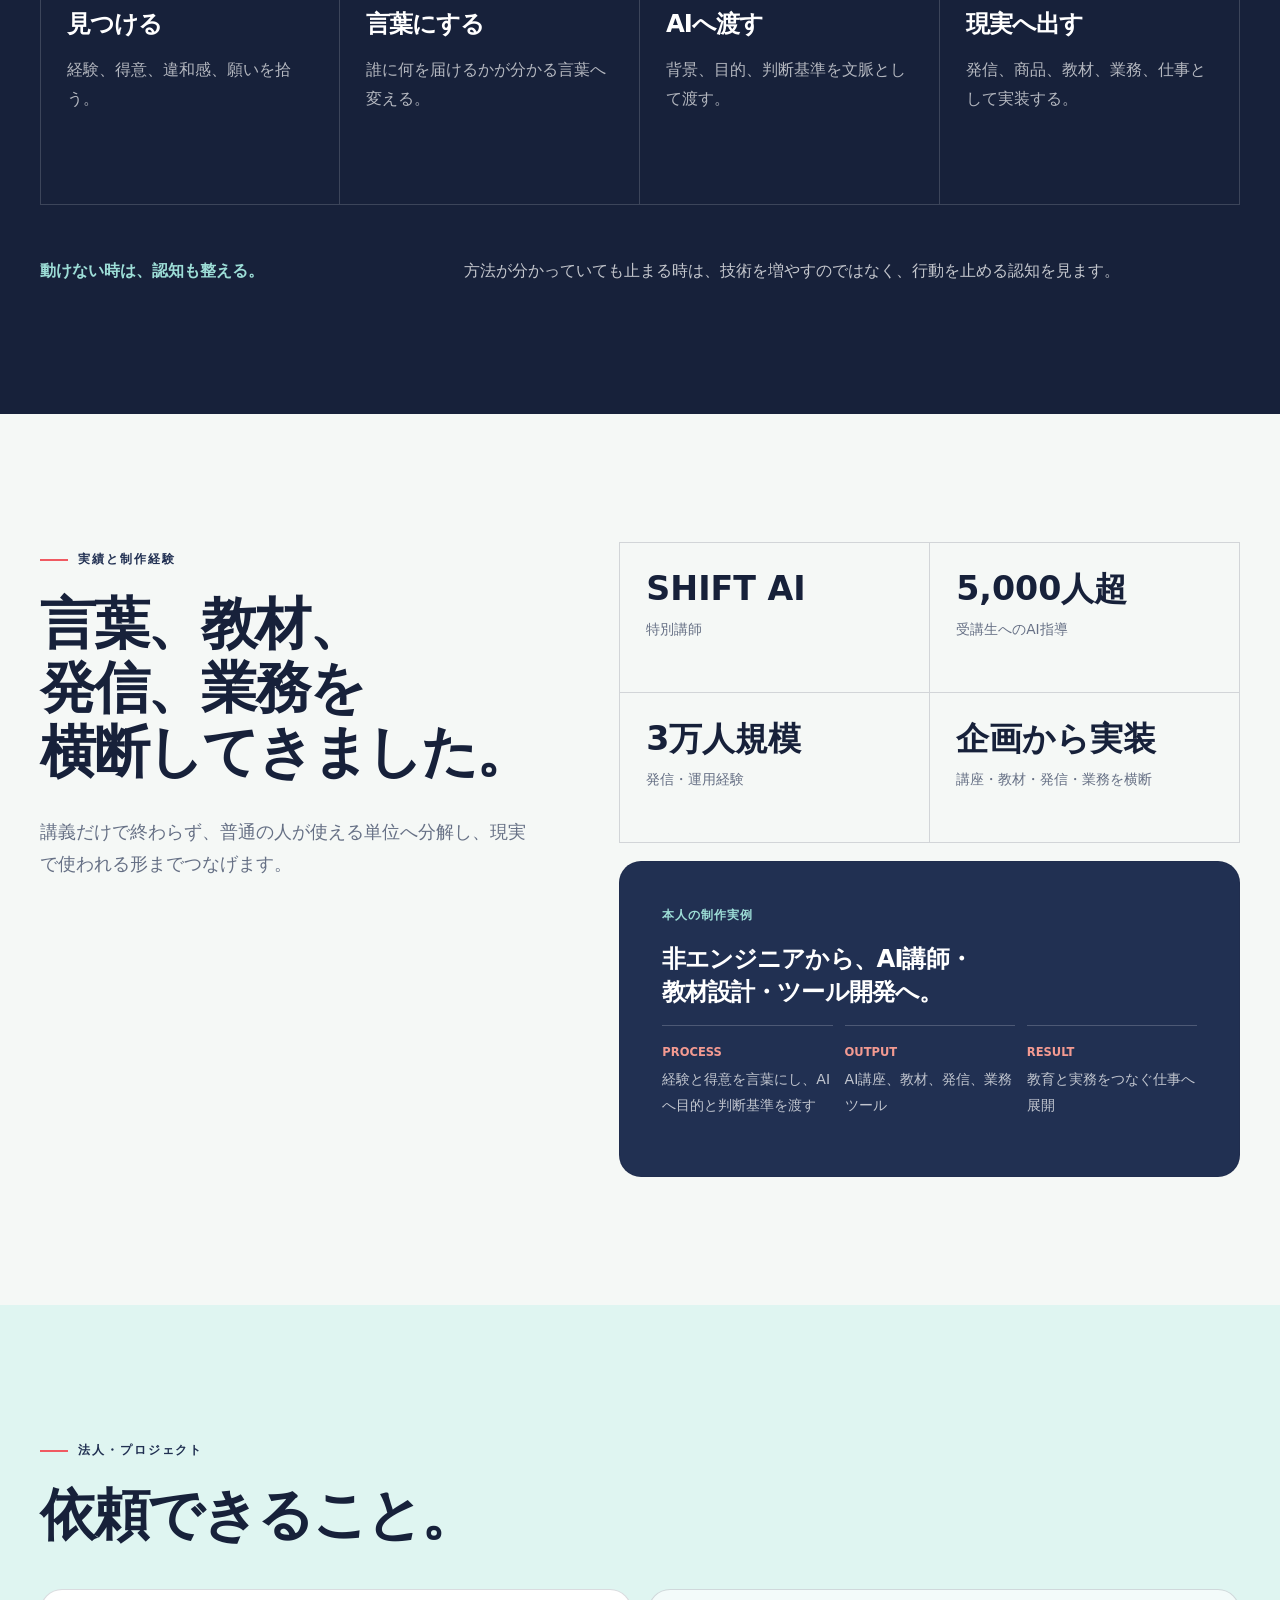
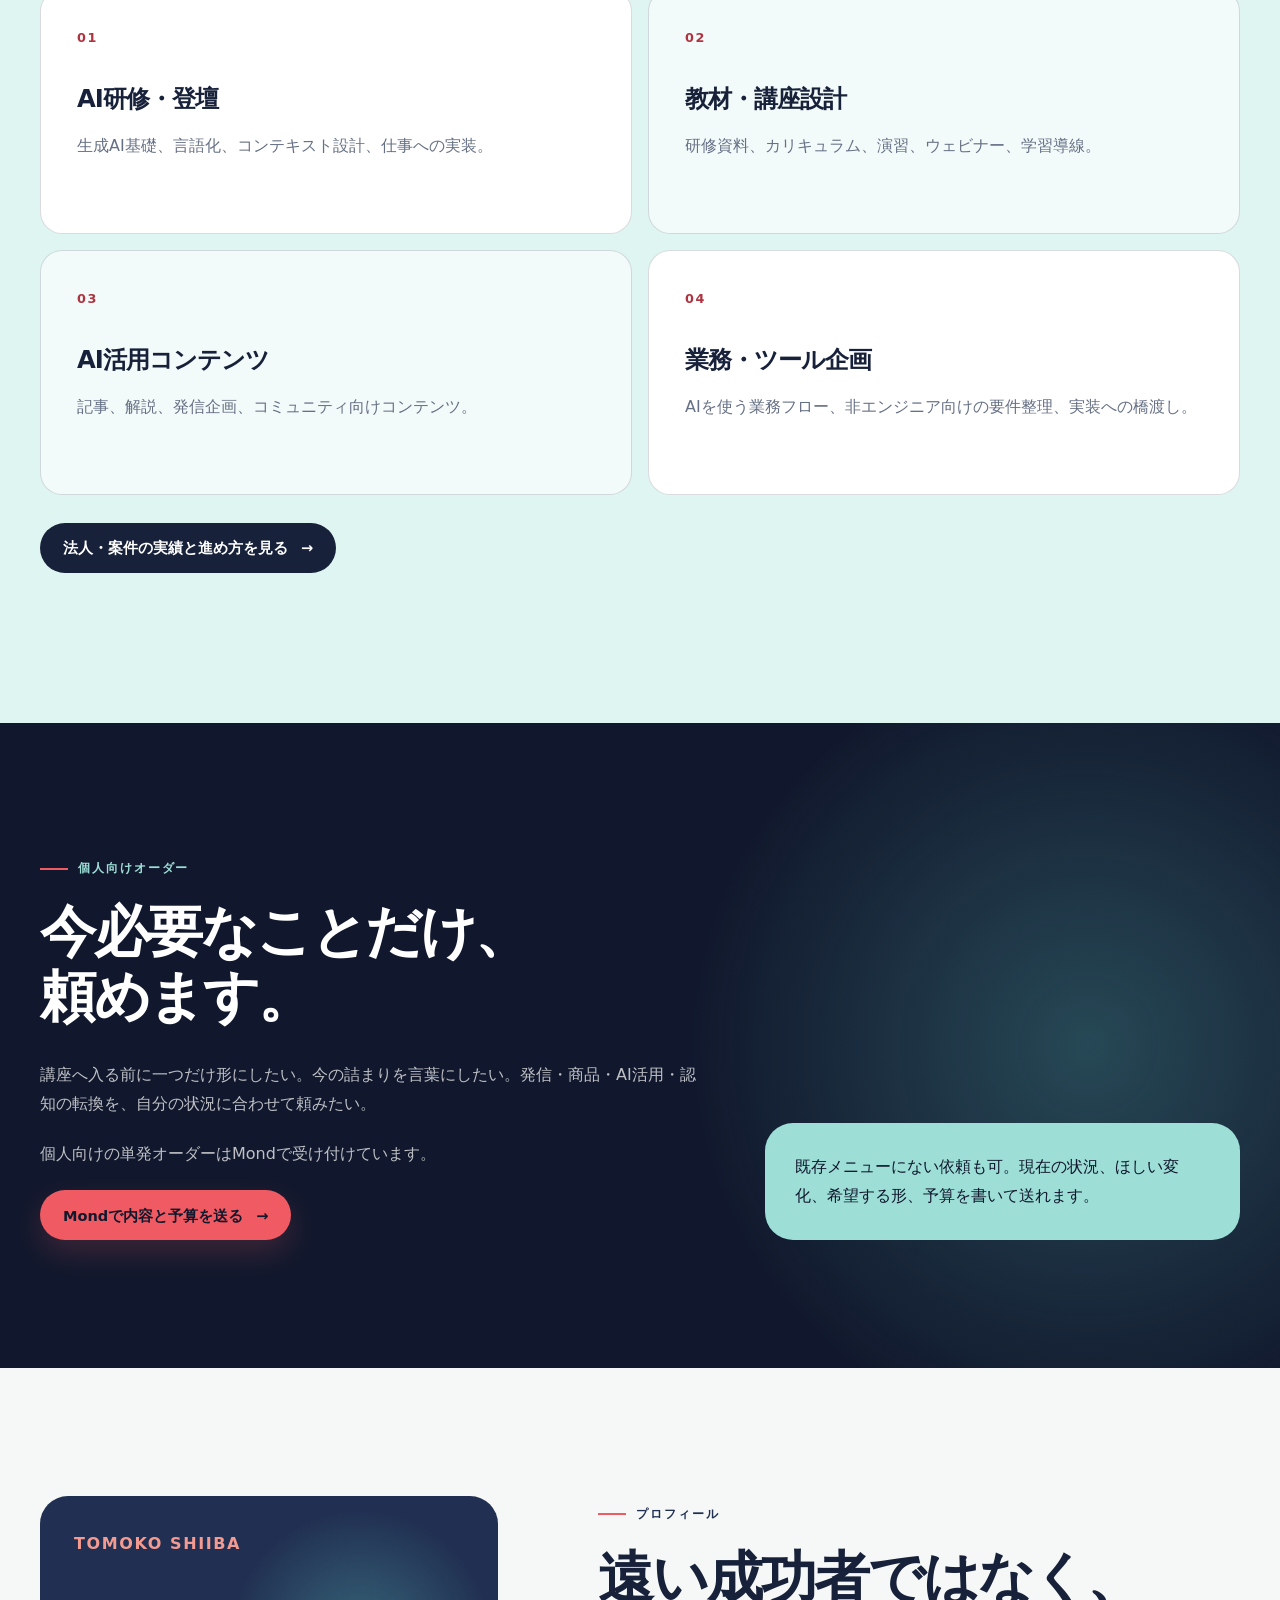
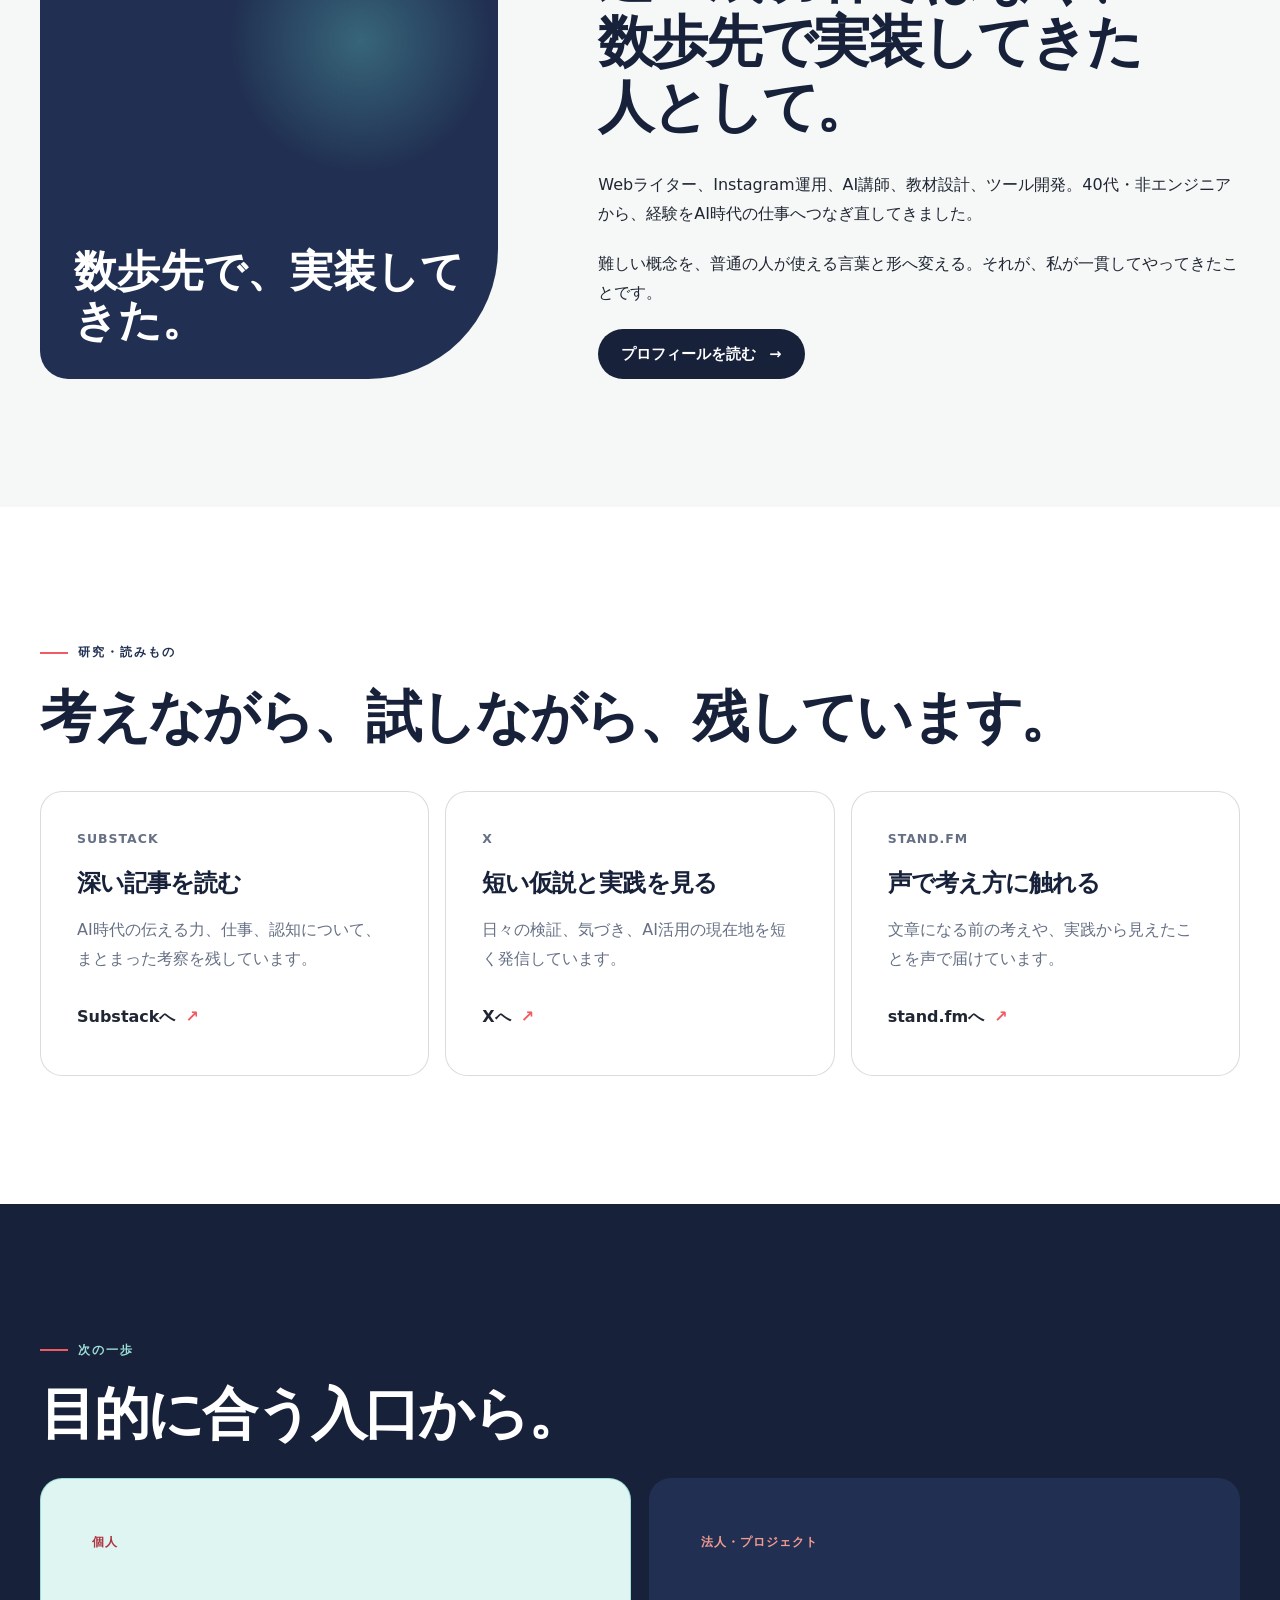
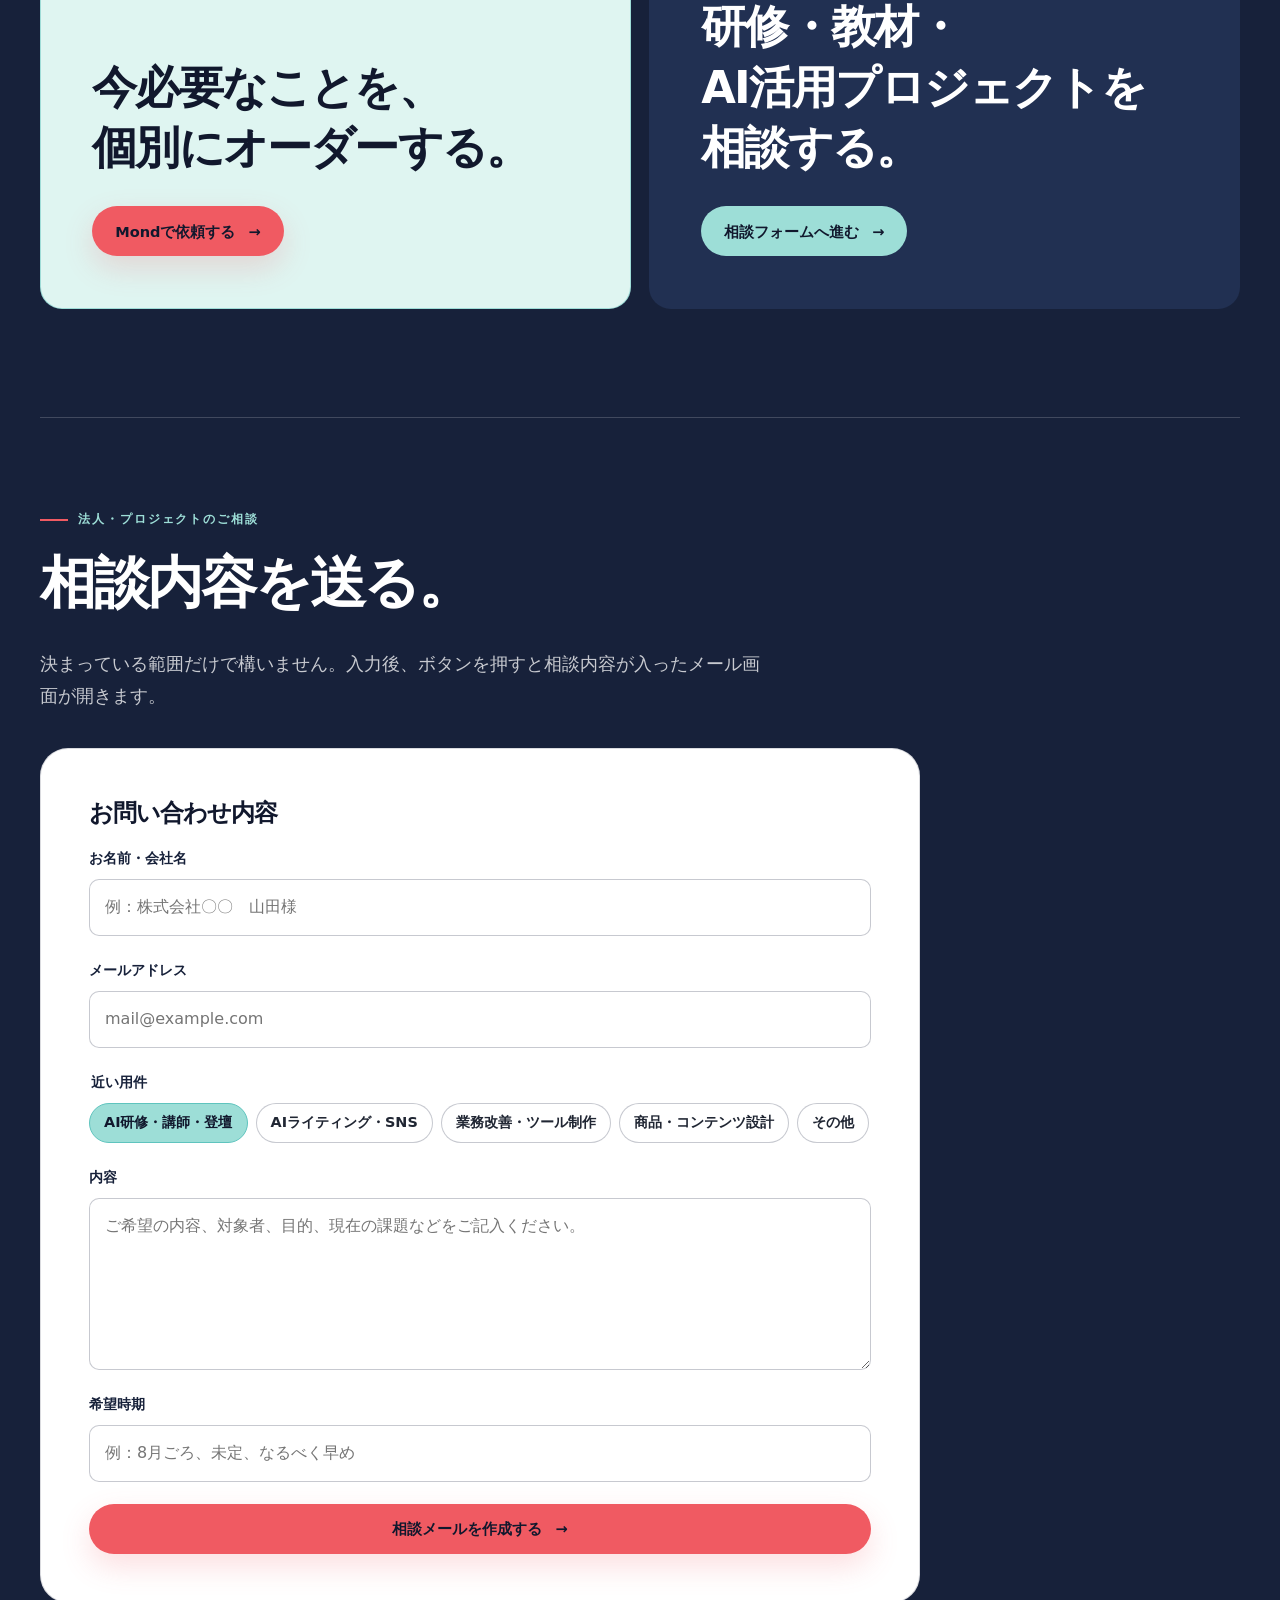
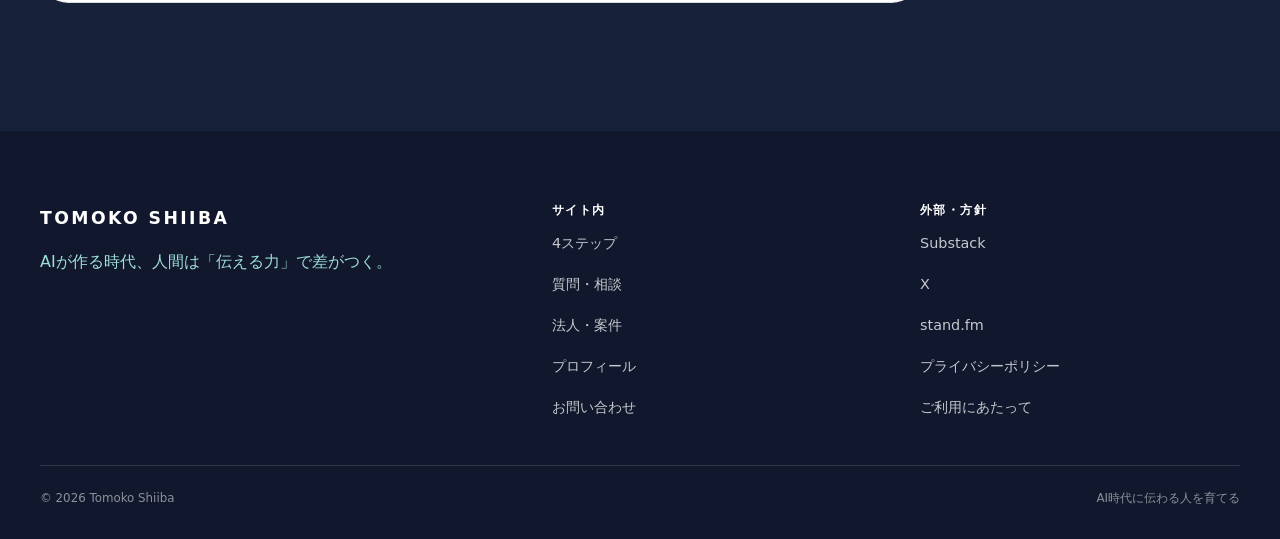
==== commit 2706f6e7: "Rename personal navigation to questions and consultation" ====
--- a/index.html
+++ b/index.html
@@ -57,7 +57,7 @@
       <nav class="site-nav" id="site-nav" aria-label="主要ナビゲーション" data-nav>
         <p class="site-nav__descriptor">椎葉ともこ｜AI時代に伝わる人を育てる</p>
         <a href="#method">4ステップ</a>
-        <a href="./programs.html">個人の方へ</a>
+        <a href="./programs.html">質問・相談</a>
         <a href="./corporate.html">法人・案件</a>
         <a href="#proof">実績</a>
         <a href="./about.html">プロフィール</a>
@@ -108,7 +108,7 @@
         <h2 id="route-title">今の目的に合う方へ。</h2>
         <div class="route-grid">
           <article class="card route-card route-card--personal reveal">
-            <p class="route-card__label">個人の方へ</p>
+            <p class="route-card__label">質問・相談</p>
             <h3>今必要なことを、<br>単発で頼む。</h3>
             <p>得意や経験の言語化、AIへの文脈設計、発信・商品・仕事の0→1、認知の転換まで。決まったメニューではなく、今の状況に合わせてオーダーできます。</p>
             <p class="route-card__note">Mond個別オーダー</p>
@@ -254,7 +254,7 @@
   <footer class="site-footer">
     <div class="container site-footer__inner">
       <div class="site-footer__identity"><p class="site-footer__brand">TOMOKO SHIIBA</p><p class="site-footer__statement">AIが作る時代、人間は「伝える力」で差がつく。</p></div>
-      <div><h2>サイト内</h2><nav aria-label="サイト内リンク"><a href="./index.html#method">4ステップ</a><a href="./programs.html">個人の方へ</a><a href="./corporate.html">法人・案件</a><a href="./about.html">プロフィール</a><a href="./contact.html">お問い合わせ</a></nav></div>
+      <div><h2>サイト内</h2><nav aria-label="サイト内リンク"><a href="./index.html#method">4ステップ</a><a href="./programs.html">質問・相談</a><a href="./corporate.html">法人・案件</a><a href="./about.html">プロフィール</a><a href="./contact.html">お問い合わせ</a></nav></div>
       <div><h2>外部・方針</h2><nav aria-label="外部リンクと方針"><a href="https://substack.com/@shiibatomoko" target="_blank" rel="noopener noreferrer">Substack</a><a href="https://x.com/tomo19055918" target="_blank" rel="noopener noreferrer">X</a><a href="https://stand.fm/channels/66814520b3df431386ba6bda" target="_blank" rel="noopener noreferrer">stand.fm</a><a href="./privacy.html">プライバシーポリシー</a><a href="./legal.html">ご利用にあたって</a></nav></div>
     </div>
     <div class="container site-footer__bottom"><span>© <span data-current-year>2026</span> Tomoko Shiiba</span><span>AI時代に伝わる人を育てる</span></div>
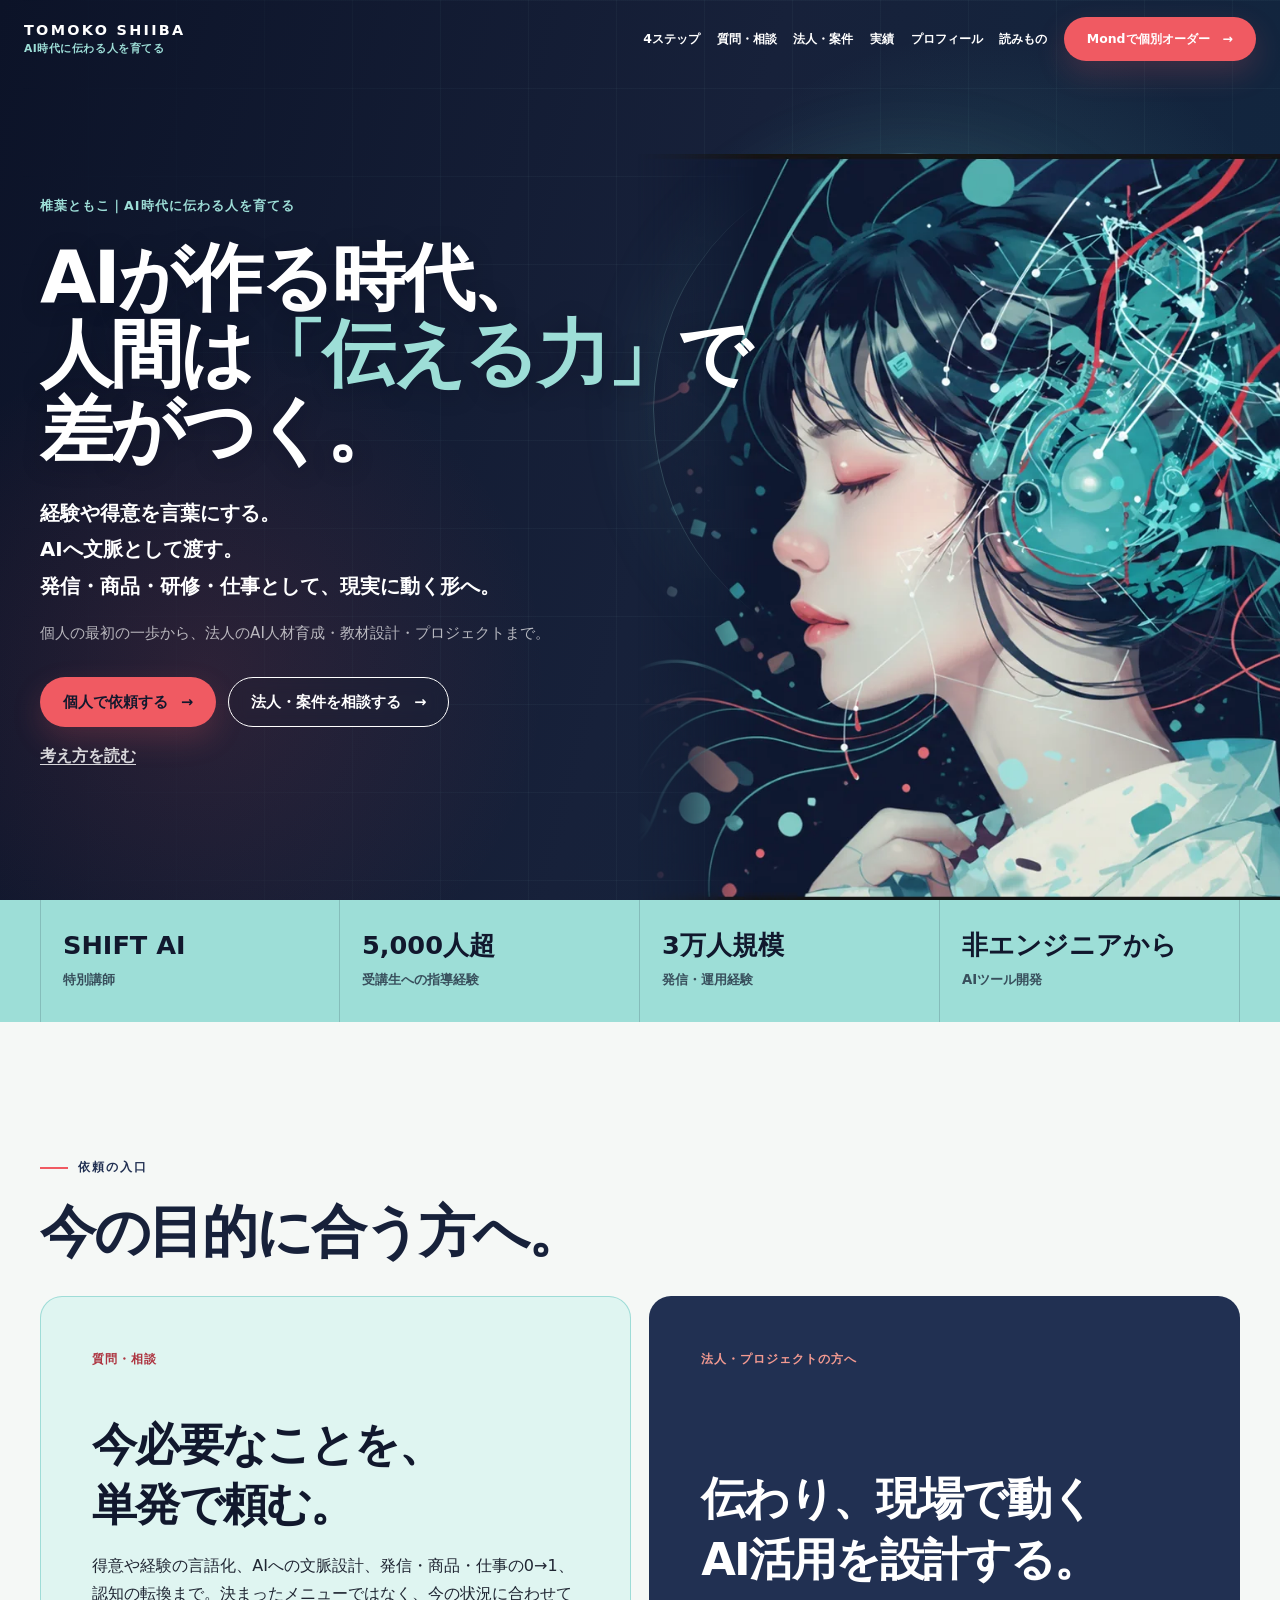
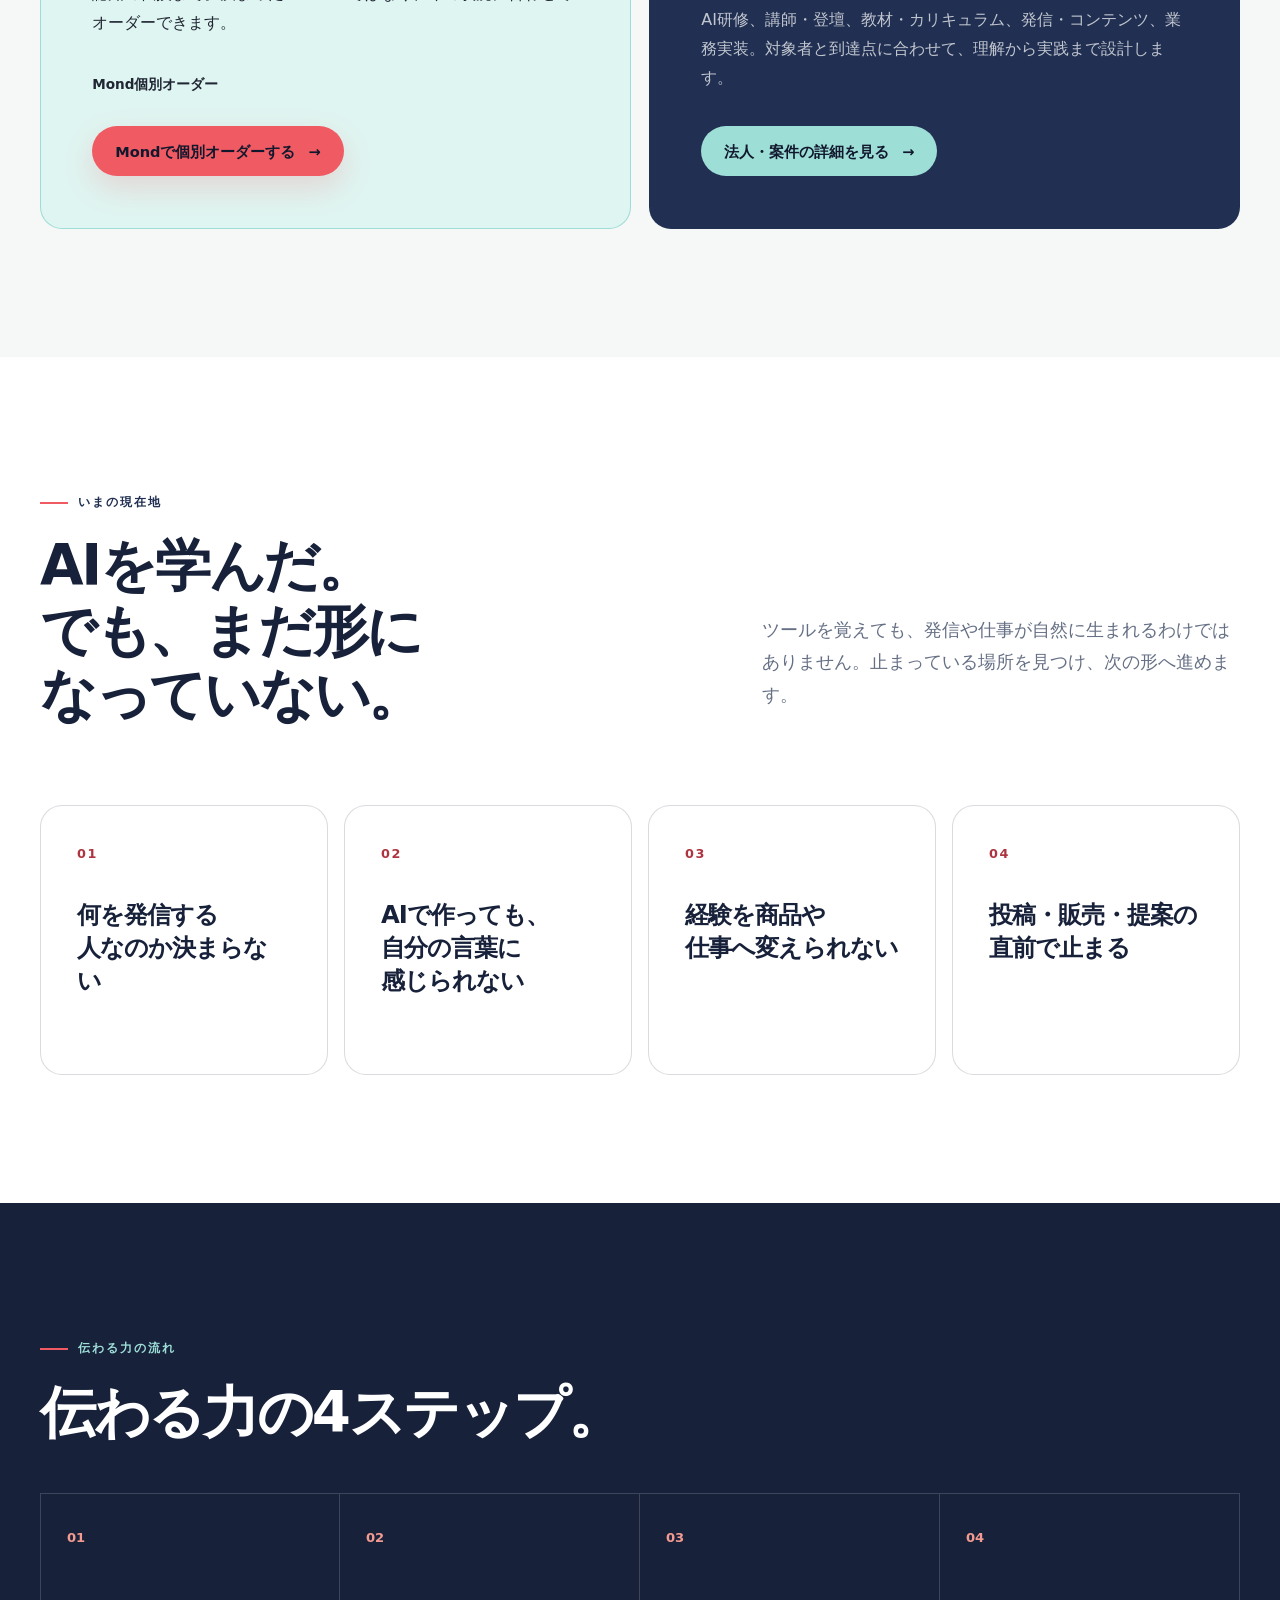
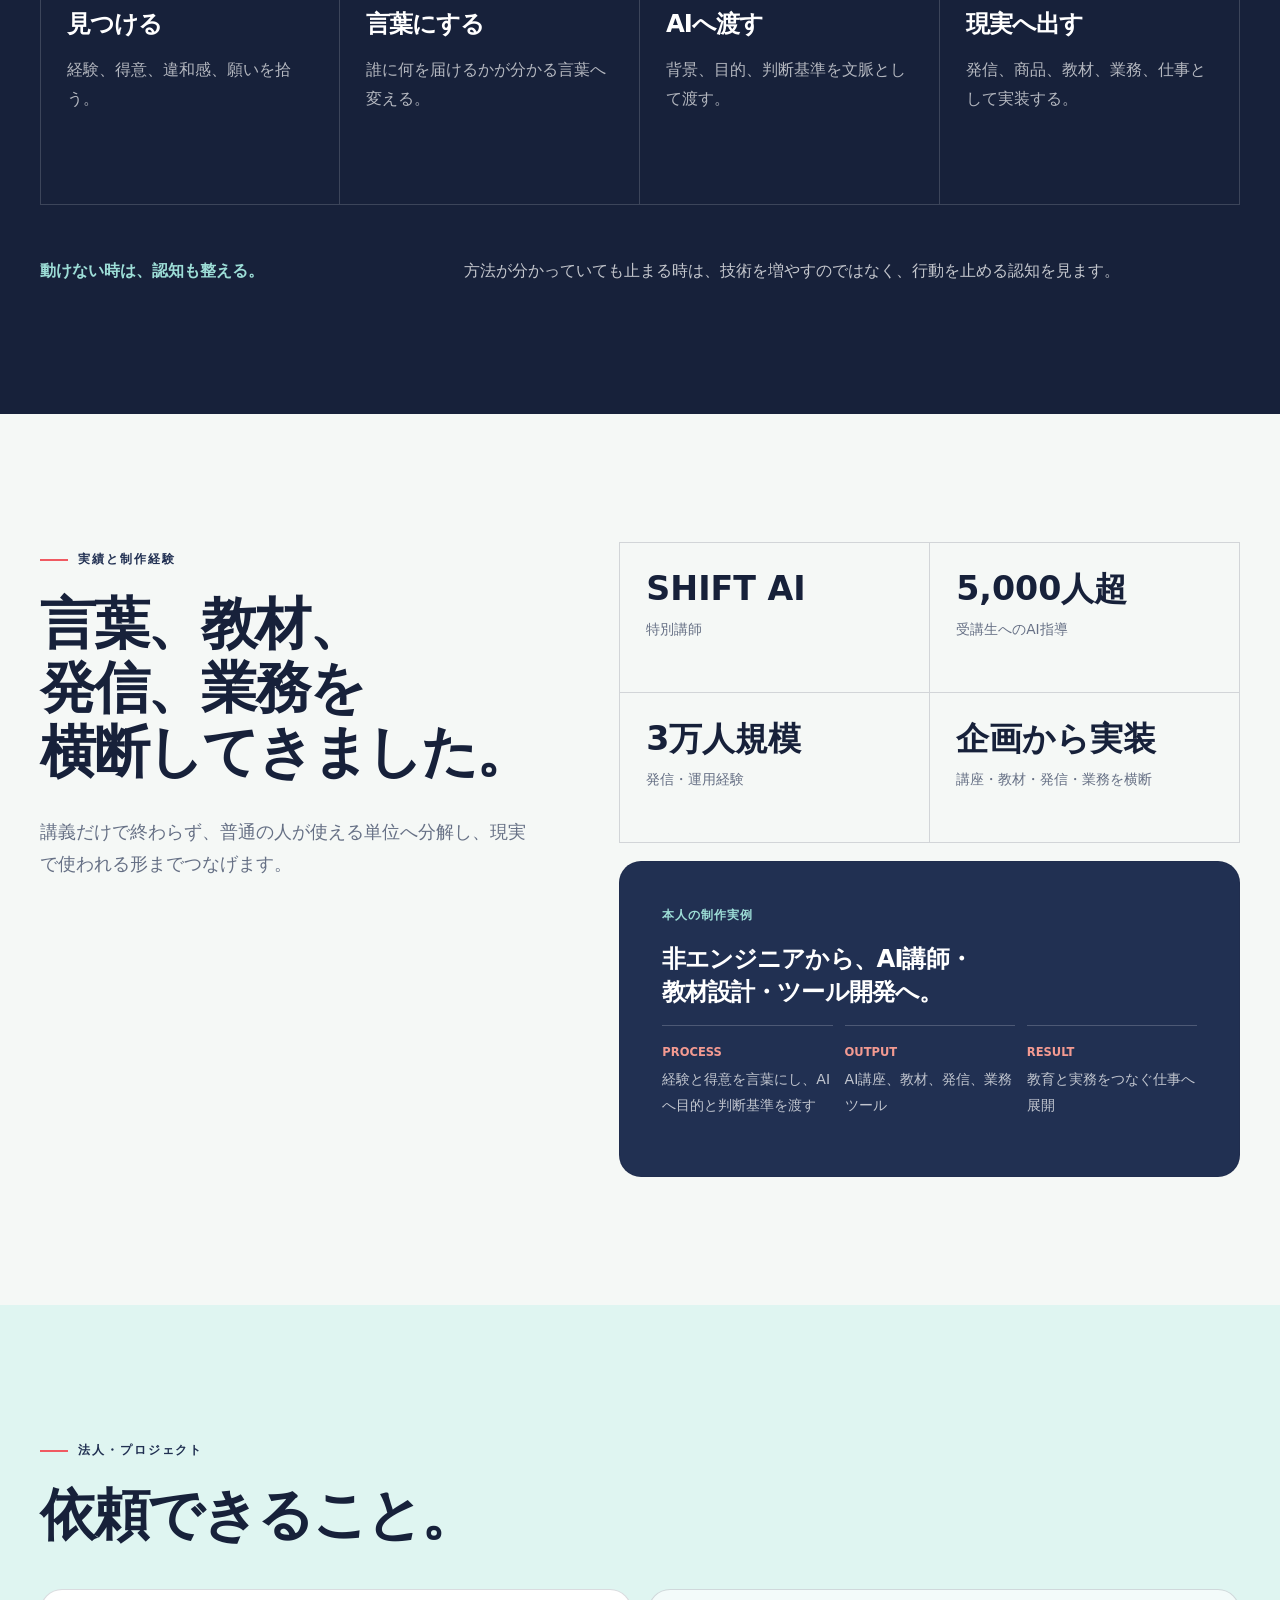
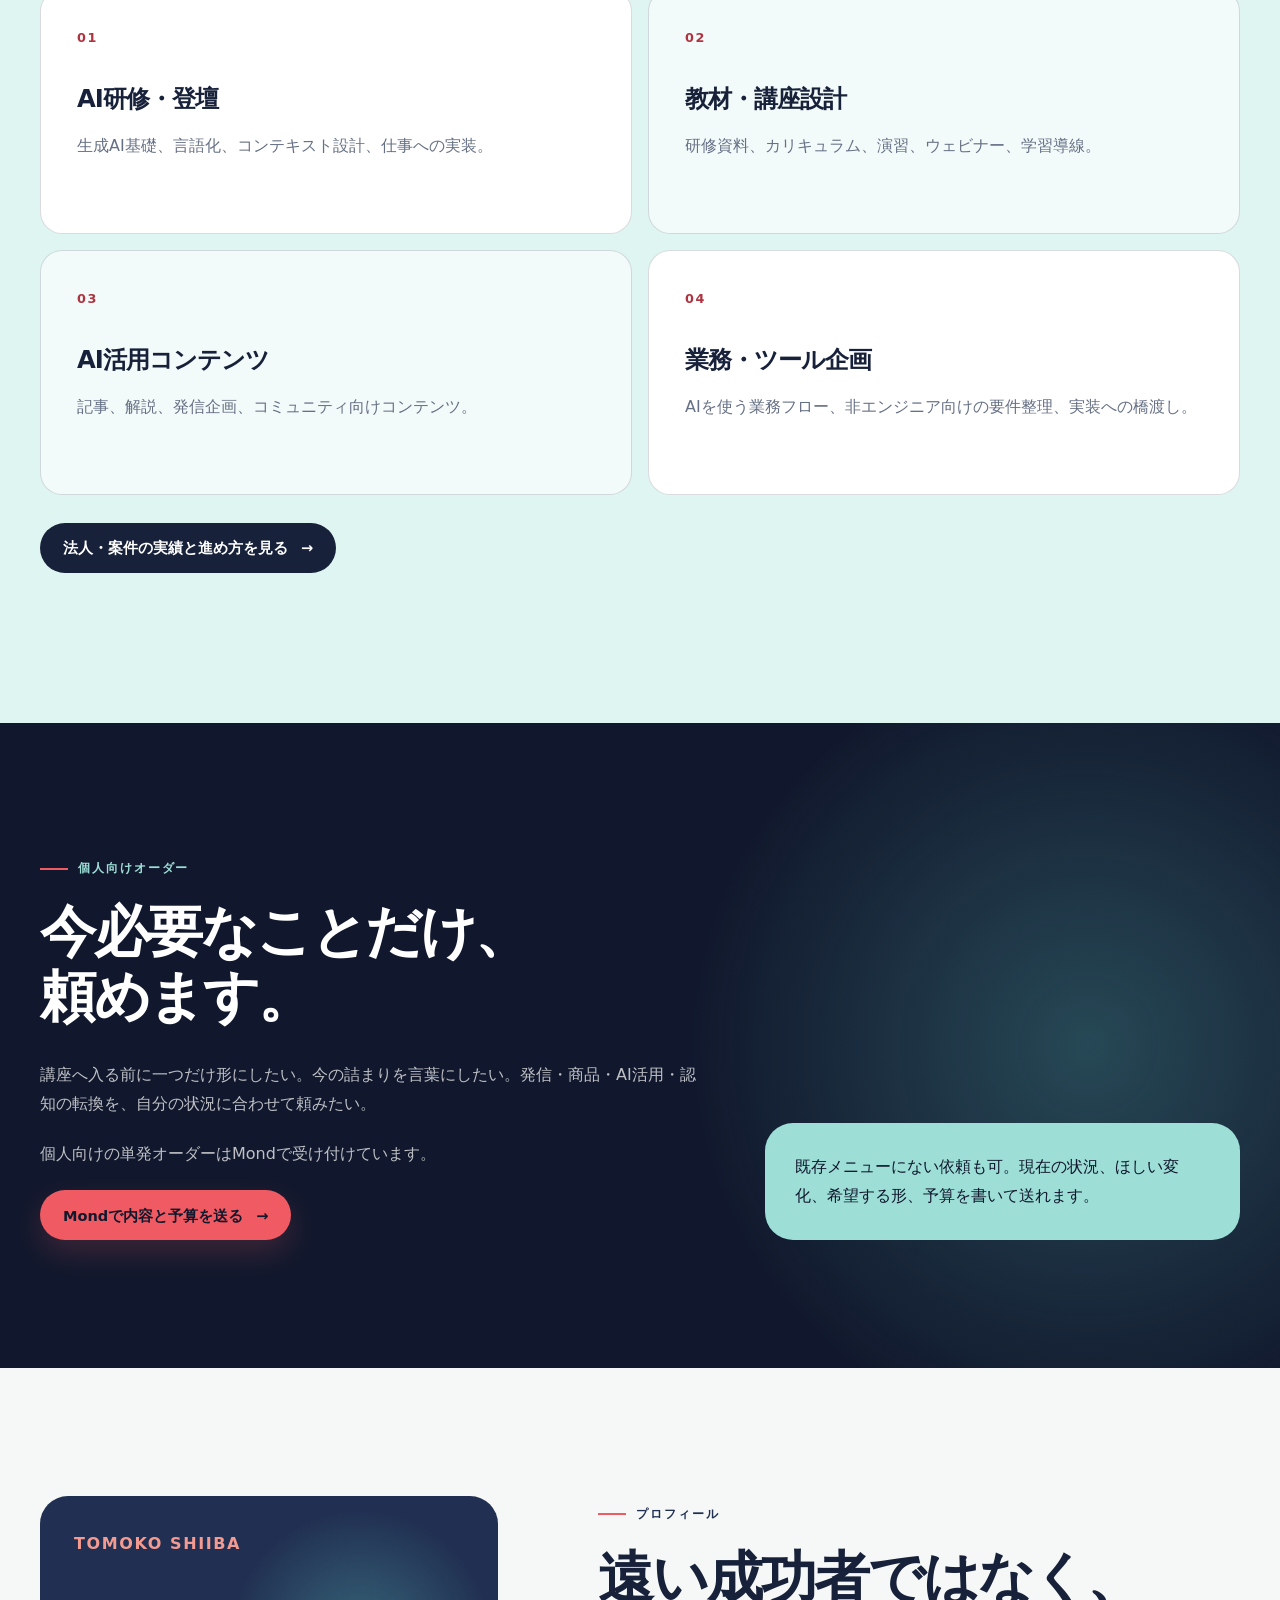
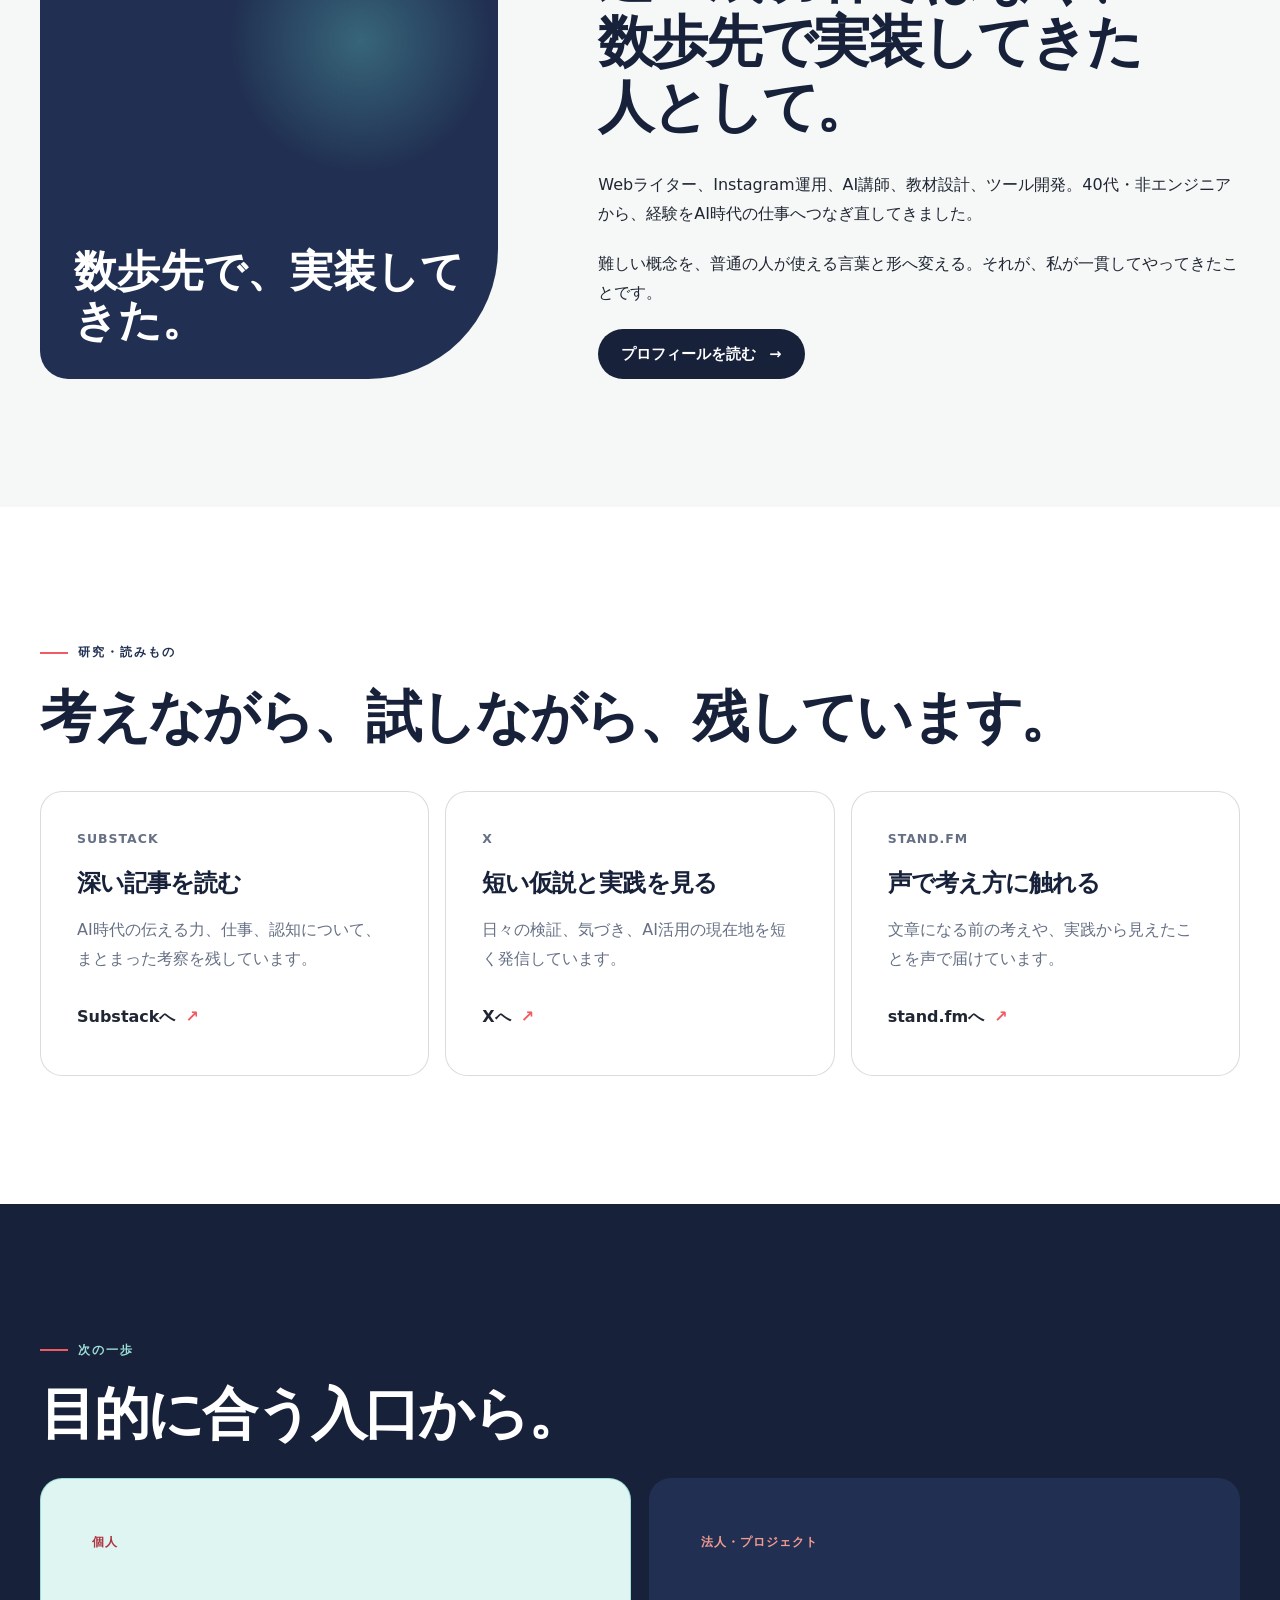
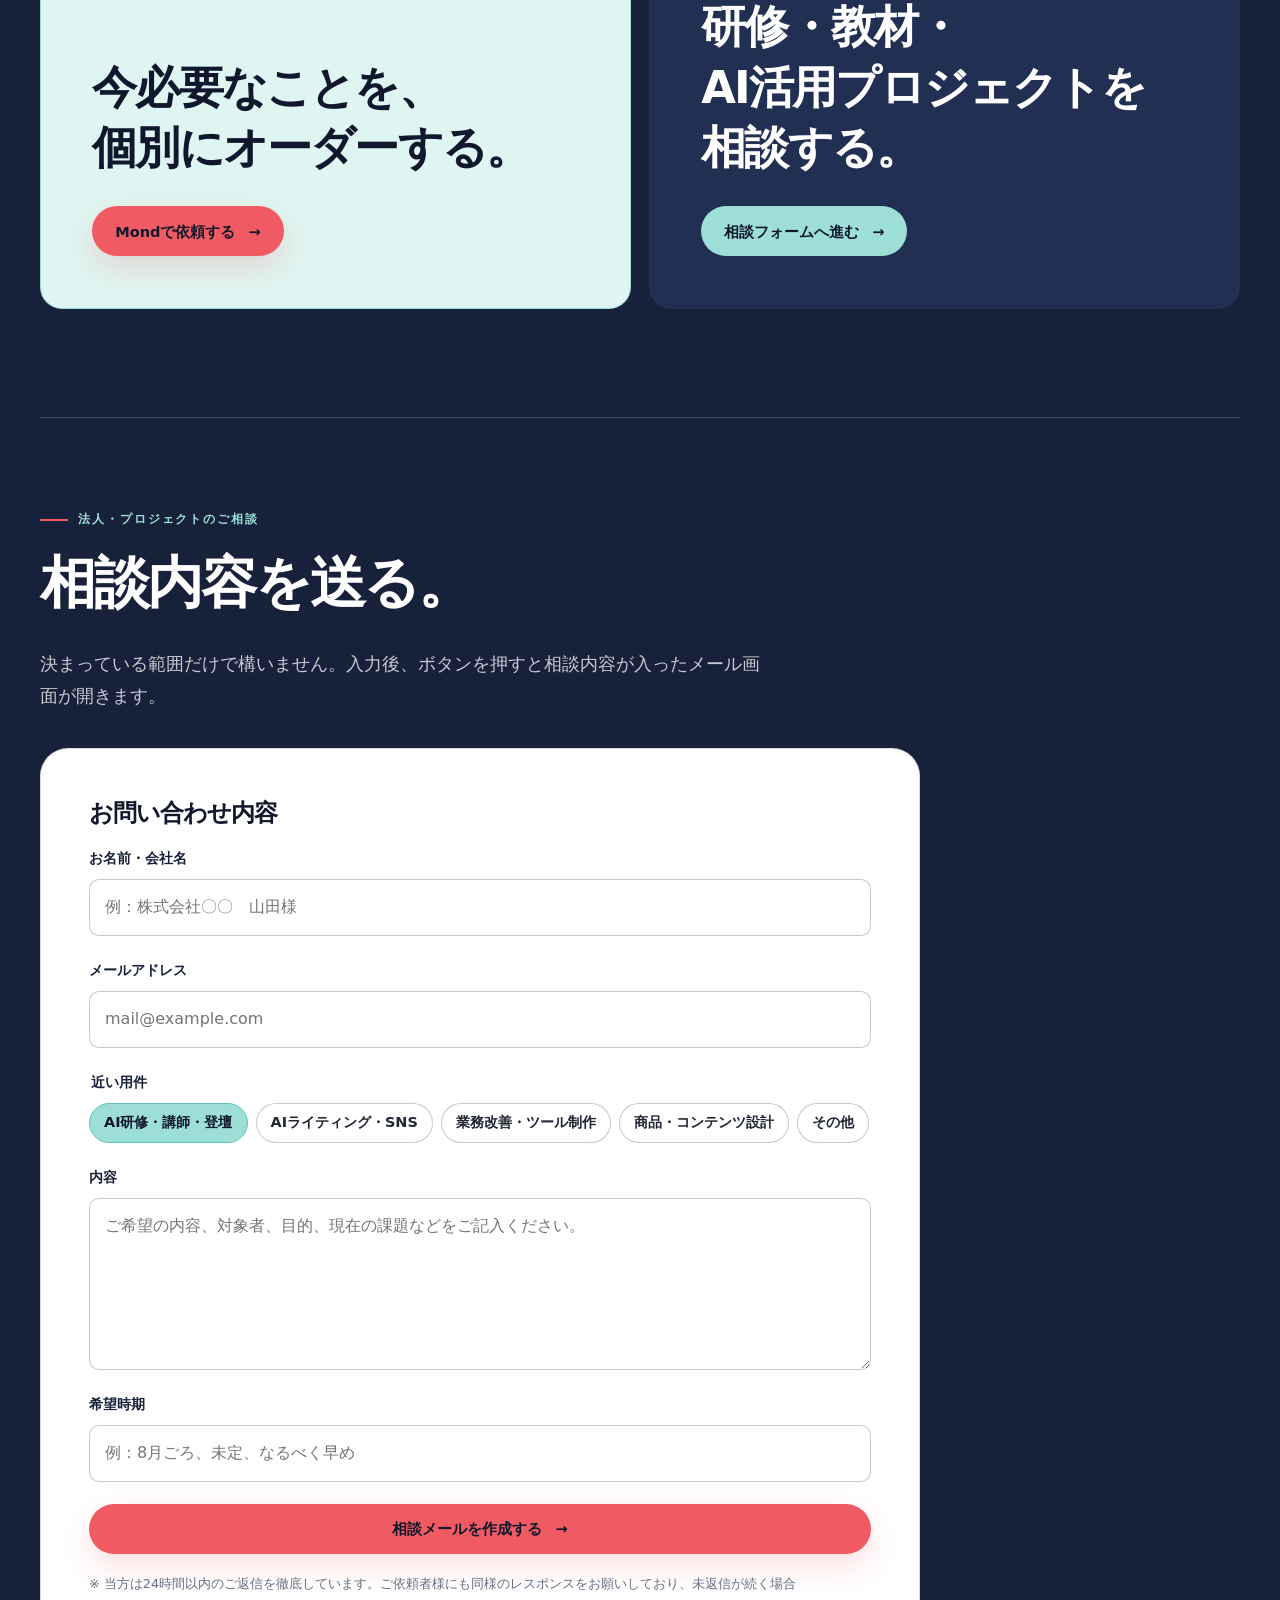
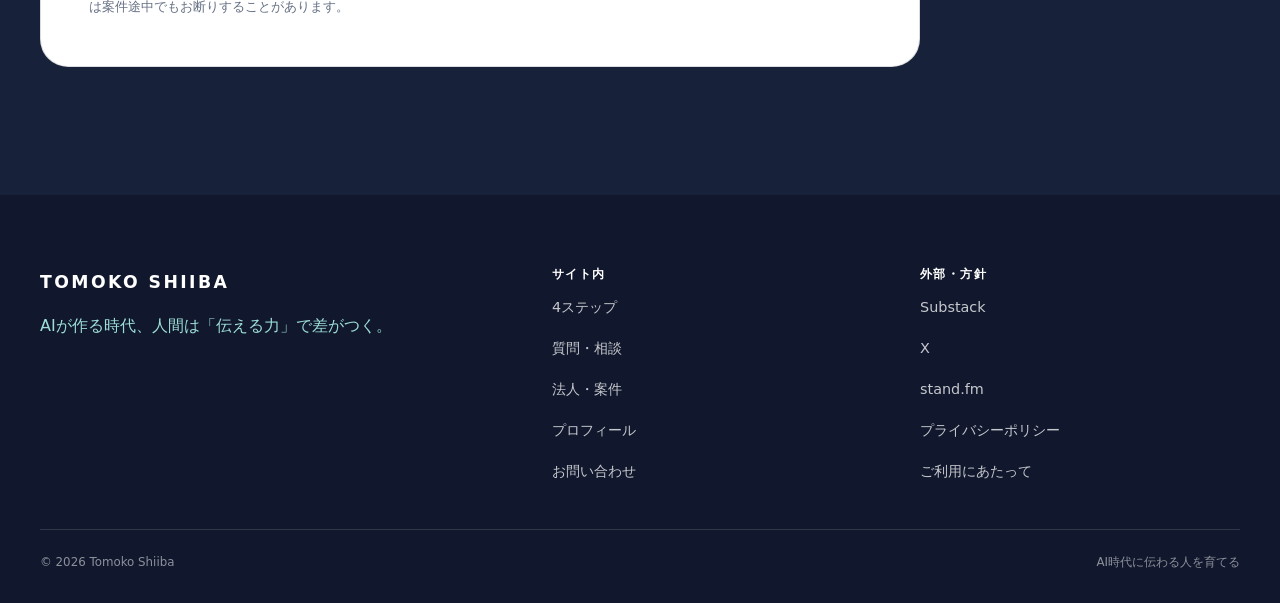
==== commit a5ee481b: "Add work standards and response policy" ====
--- a/index.html
+++ b/index.html
@@ -18,7 +18,7 @@
   <link rel="stylesheet" href="./styles/tokens.css">
   <link rel="stylesheet" href="./styles/base.css">
   <link rel="stylesheet" href="./styles/components.css?v=20260713-quickform">
-  <link rel="stylesheet" href="./styles/pages.css?v=20260713-visibility">
+  <link rel="stylesheet" href="./styles/pages.css?v=20260718-work-standards">
   <script type="application/ld+json">
   {
     "@context": "https://schema.org",
@@ -243,8 +243,9 @@
               <div class="field"><label for="home-message">内容</label><textarea id="home-message" name="message" rows="5" placeholder="ご希望の内容、対象者、目的、現在の課題などをご記入ください。" required></textarea></div>
               <div class="field"><label for="home-timing">希望時期</label><input id="home-timing" name="timing" type="text" placeholder="例：8月ごろ、未定、なるべく早め"></div>
               <button class="button button--coral" type="submit" data-analytics="corporate_form">相談メールを作成する</button>
+              <p class="inquiry-response-note">※ 当方は24時間以内のご返信を徹底しています。ご依頼者様にも同様のレスポンスをお願いしており、未返信が続く場合は案件途中でもお断りすることがあります。</p>
             </form>
-            <div class="form-fallback" data-form-fallback><h3>メールで法人・案件を相談する</h3><p>お名前・会社名、近い用件、内容、希望時期をご記入ください。</p><a class="button button--coral" href="mailto:y.n.b12201220@gmail.com" data-corporate-mail data-analytics="corporate_form">法人・案件をメールで相談する</a></div>
+            <div class="form-fallback" data-form-fallback><h3>メールで法人・案件を相談する</h3><p>お名前・会社名、近い用件、内容、希望時期をご記入ください。</p><a class="button button--coral" href="mailto:y.n.b12201220@gmail.com" data-corporate-mail data-analytics="corporate_form">法人・案件をメールで相談する</a><p class="inquiry-response-note">※ 当方は24時間以内のご返信を徹底しています。ご依頼者様にも同様のレスポンスをお願いしており、未返信が続く場合は案件途中でもお断りすることがあります。</p></div>
           </div>
         </div>
       </div>
--- a/styles/pages.css
+++ b/styles/pages.css
@@ -592,6 +592,14 @@
   color: var(--ink-950);
 }
 
+.inquiry-response-note {
+  max-width: 720px;
+  margin: 18px 0 0;
+  color: var(--color-muted);
+  font-size: 0.8rem;
+  line-height: 1.8;
+}
+
 /* Personal, corporate, about and contact pages */
 .intro-panel {
   padding: clamp(28px, 4vw, 48px);
@@ -736,6 +744,116 @@
   color: rgba(255, 255, 255, 0.7);
 }
 
+.work-standards {
+  background: var(--color-white);
+}
+
+.work-standards__lead {
+  align-items: start;
+}
+
+.work-standards__lead h2 {
+  max-width: 760px;
+}
+
+.work-standards__lead > div:last-child p:first-child {
+  margin-top: 0;
+}
+
+.work-standards__process {
+  margin-top: clamp(64px, 9vw, 112px);
+  padding-top: clamp(48px, 6vw, 72px);
+  border-top: 1px solid var(--color-line);
+}
+
+.work-standards__process > h3 {
+  margin-bottom: 34px;
+  font-size: clamp(1.8rem, 3vw, 3rem);
+}
+
+.work-process-grid {
+  display: grid;
+  grid-template-columns: repeat(3, minmax(0, 1fr));
+  gap: 15px;
+}
+
+.work-process-card {
+  min-height: 250px;
+  padding: clamp(26px, 3vw, 36px);
+  background: var(--aqua-100);
+  border: 1px solid rgba(95, 196, 190, 0.35);
+  border-radius: var(--radius-md);
+}
+
+.work-process-card p {
+  margin: 0;
+  color: var(--ink-900);
+  font-size: clamp(1.05rem, 1.55vw, 1.25rem);
+  font-weight: 700;
+  line-height: 1.75;
+}
+
+.work-standards__conditions {
+  display: grid;
+  grid-template-columns: 5fr 7fr;
+  margin-top: 18px;
+  padding: clamp(32px, 5vw, 58px);
+  gap: clamp(32px, 6vw, 76px);
+  color: var(--color-white);
+  background: var(--ink-800);
+  border-radius: var(--radius-lg);
+}
+
+.work-standards__conditions .section-label {
+  color: var(--aqua-300);
+}
+
+.work-standards__conditions h3 {
+  color: var(--color-white);
+  font-size: clamp(1.7rem, 3vw, 2.8rem);
+}
+
+.work-standards__conditions-lead {
+  margin-top: 0;
+  color: rgba(255, 255, 255, 0.72);
+}
+
+.work-condition-list {
+  display: grid;
+  margin: 0;
+  padding: 0;
+  list-style: none;
+}
+
+.work-condition-list li {
+  position: relative;
+  padding: 17px 0 17px 28px;
+  color: rgba(255, 255, 255, 0.88);
+  border-bottom: 1px solid rgba(255, 255, 255, 0.16);
+}
+
+.work-condition-list li:first-child {
+  border-top: 1px solid rgba(255, 255, 255, 0.16);
+}
+
+.work-condition-list li::before {
+  position: absolute;
+  top: 1.36em;
+  left: 2px;
+  width: 9px;
+  height: 9px;
+  background: var(--coral-300);
+  border-radius: 50%;
+  content: "";
+}
+
+.work-standards__notice {
+  margin: 22px 0 0;
+  color: rgba(255, 255, 255, 0.58);
+  font-size: 0.78rem;
+  line-height: 1.8;
+}
+
 .contact-route {
   display: grid;
   grid-template-columns: 5fr 7fr;
@@ -850,7 +968,8 @@
   .order-band__grid,
   .profile-panel,
   .work-proof,
-  .contact-route {
+  .contact-route,
+  .work-standards__conditions {
     grid-template-columns: 1fr;
     gap: 36px;
   }
@@ -871,8 +990,13 @@
   }
 
   .media-grid,
-  .principles {
+  .principles,
+  .work-process-grid {
     grid-template-columns: 1fr;
+  }
+
+  .work-process-card {
+    min-height: auto;
   }
 
   .media-card {
@@ -1024,4 +1148,10 @@
     grid-template-columns: 1fr;
     gap: 8px;
   }
-}
+
+  .inquiry-response-note,
+  .work-standards__notice {
+    line-height: 1.75;
+    overflow-wrap: anywhere;
+  }
+}
